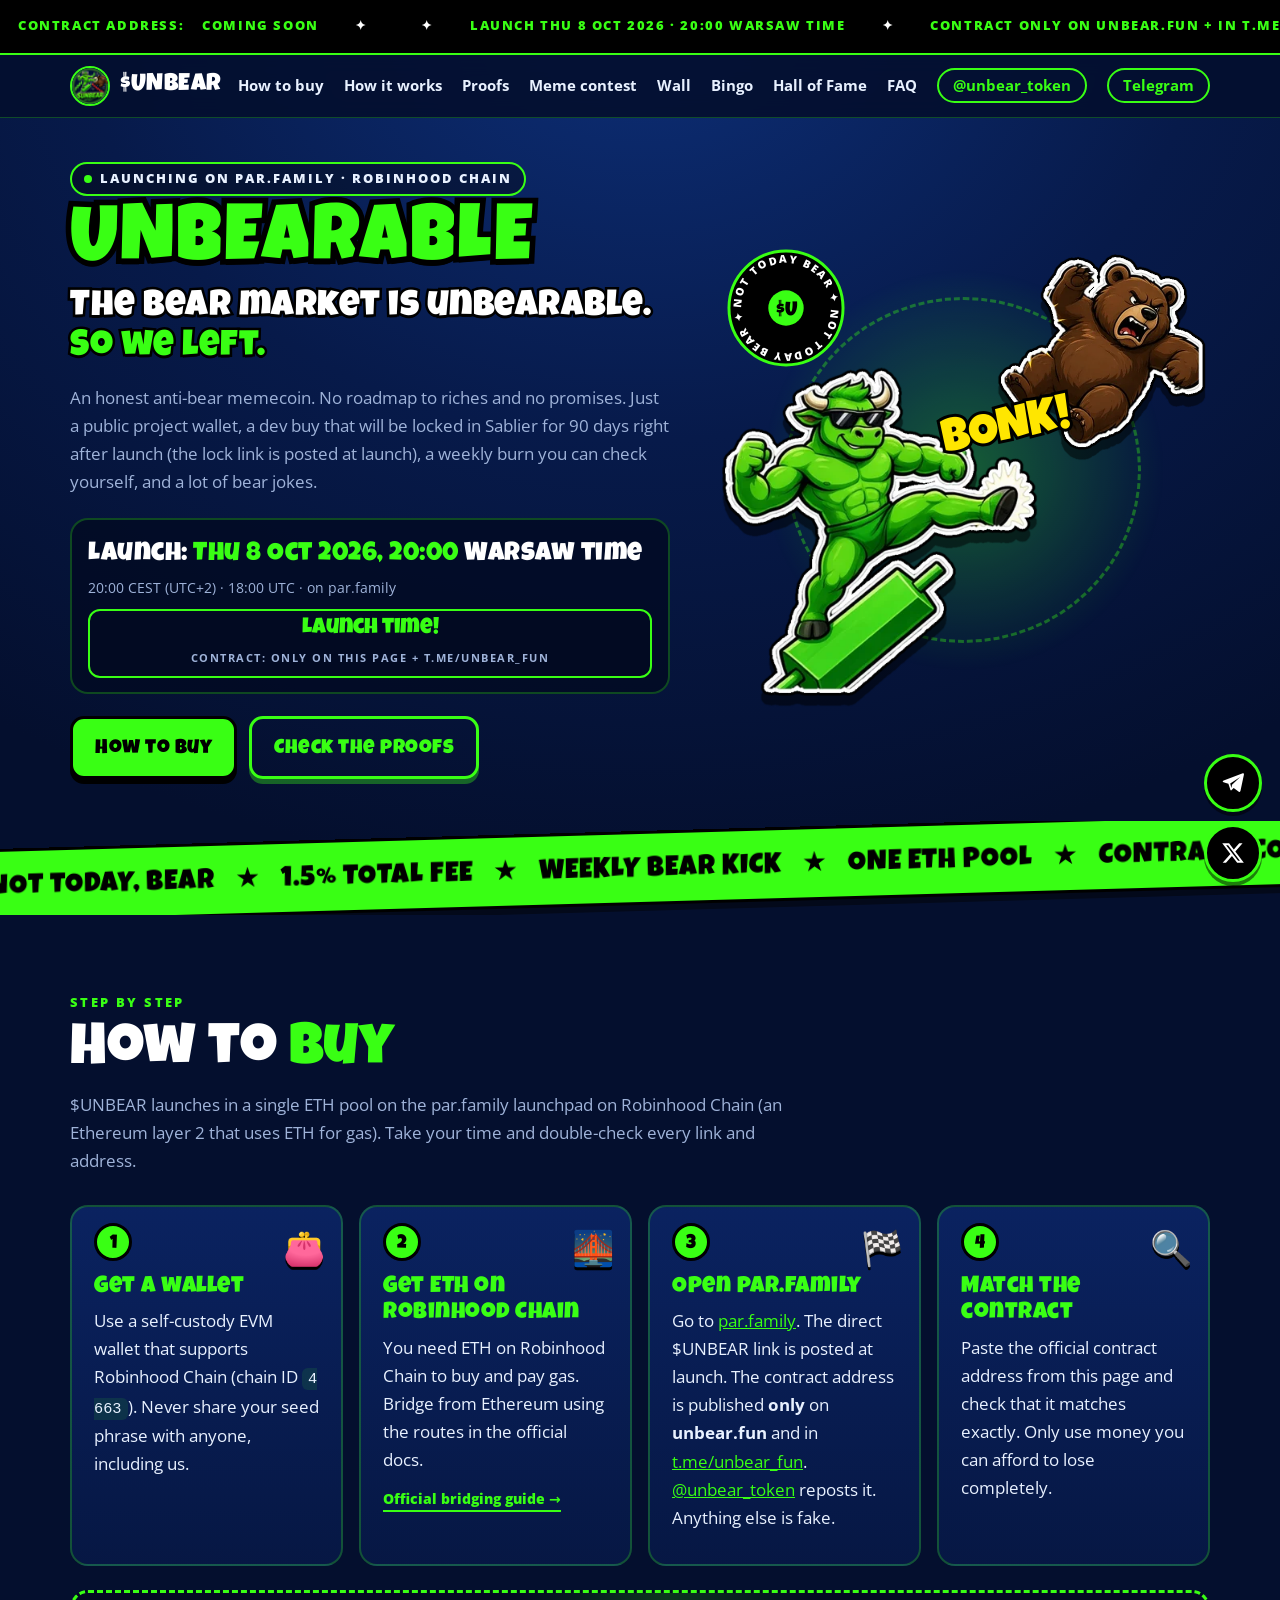
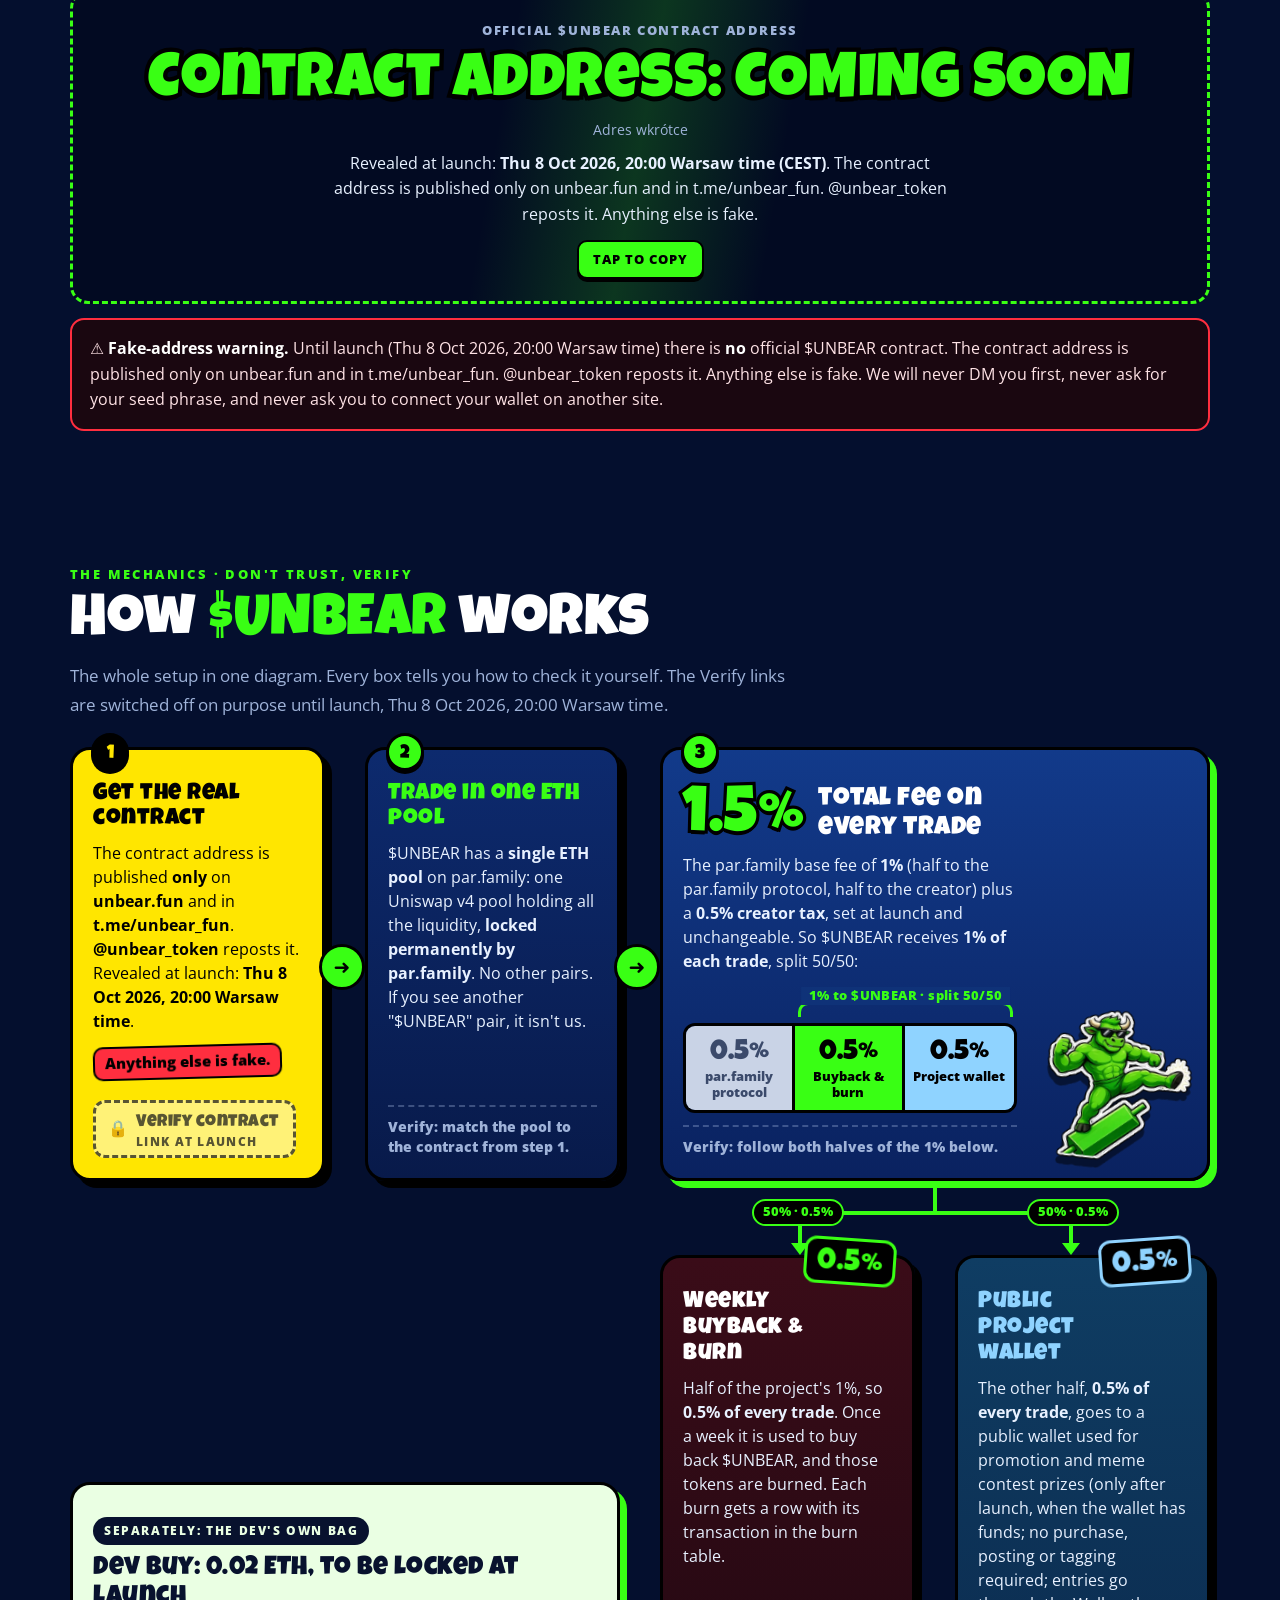
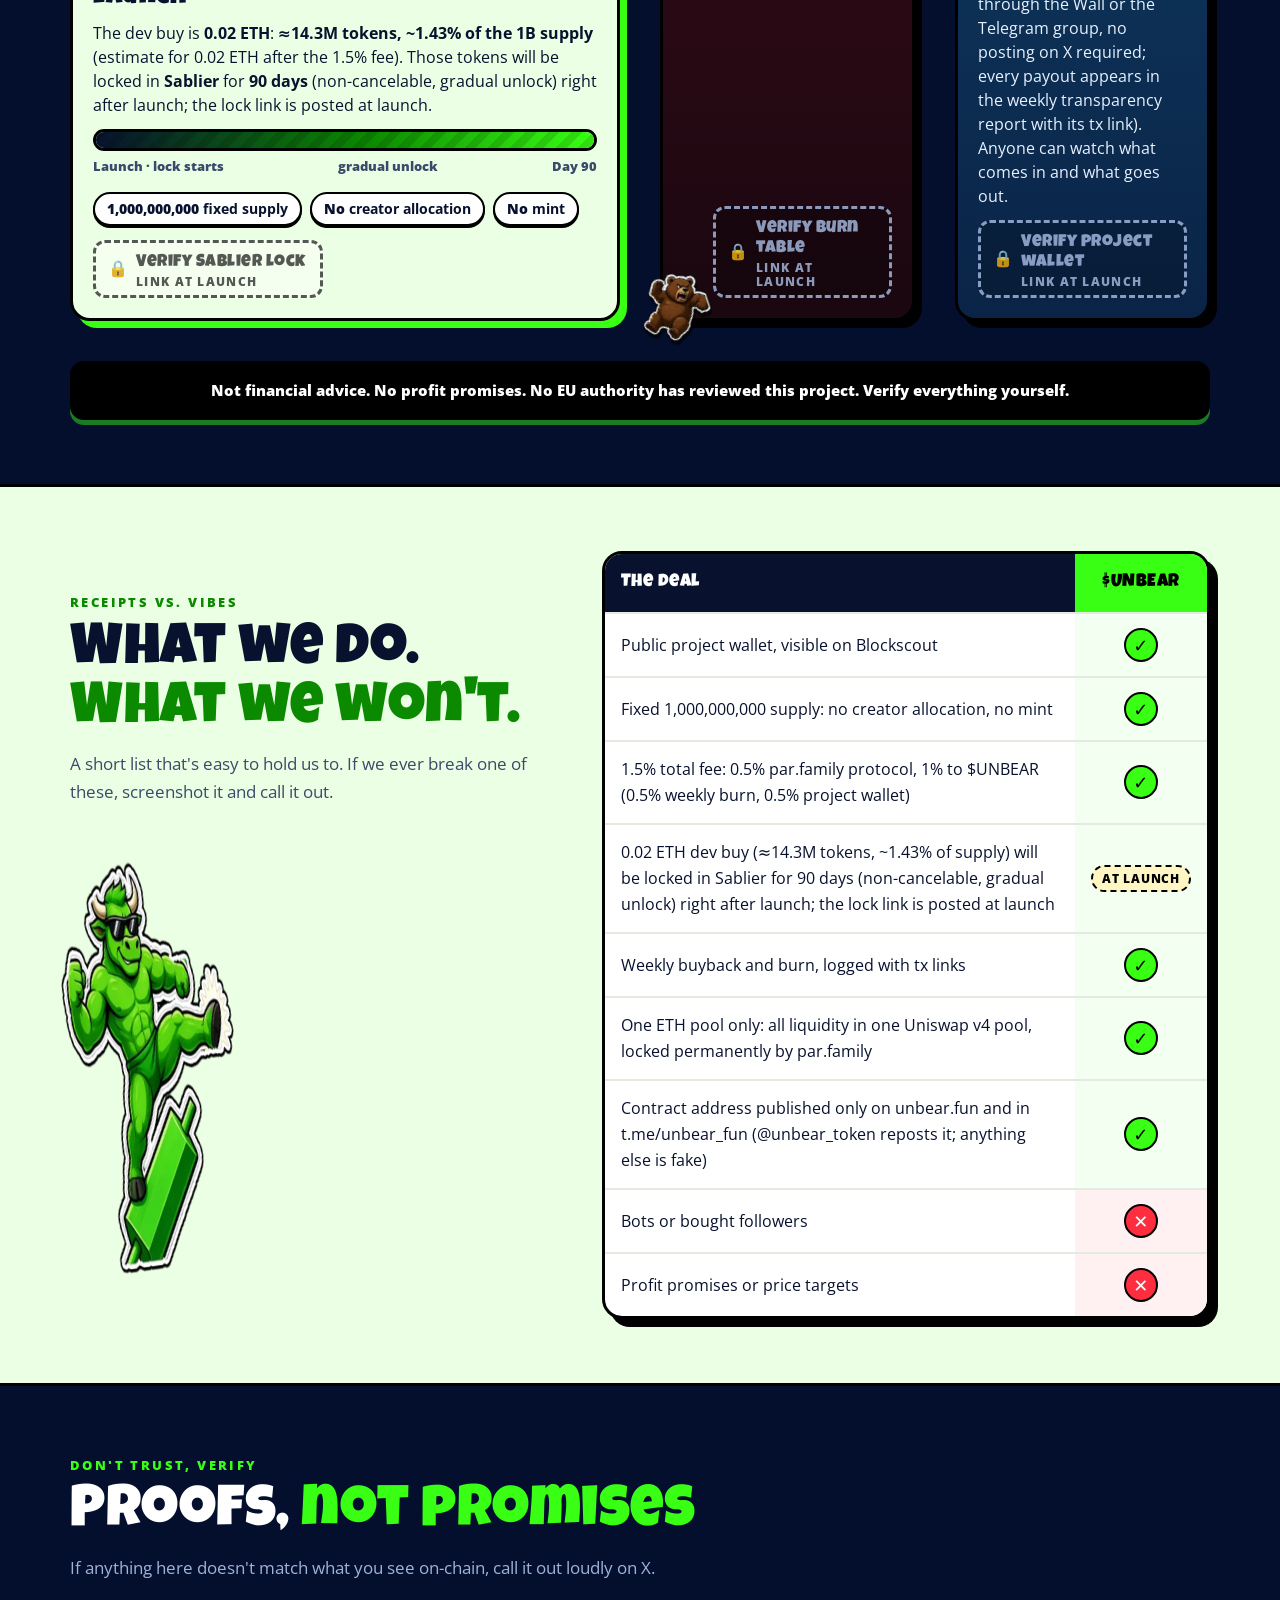
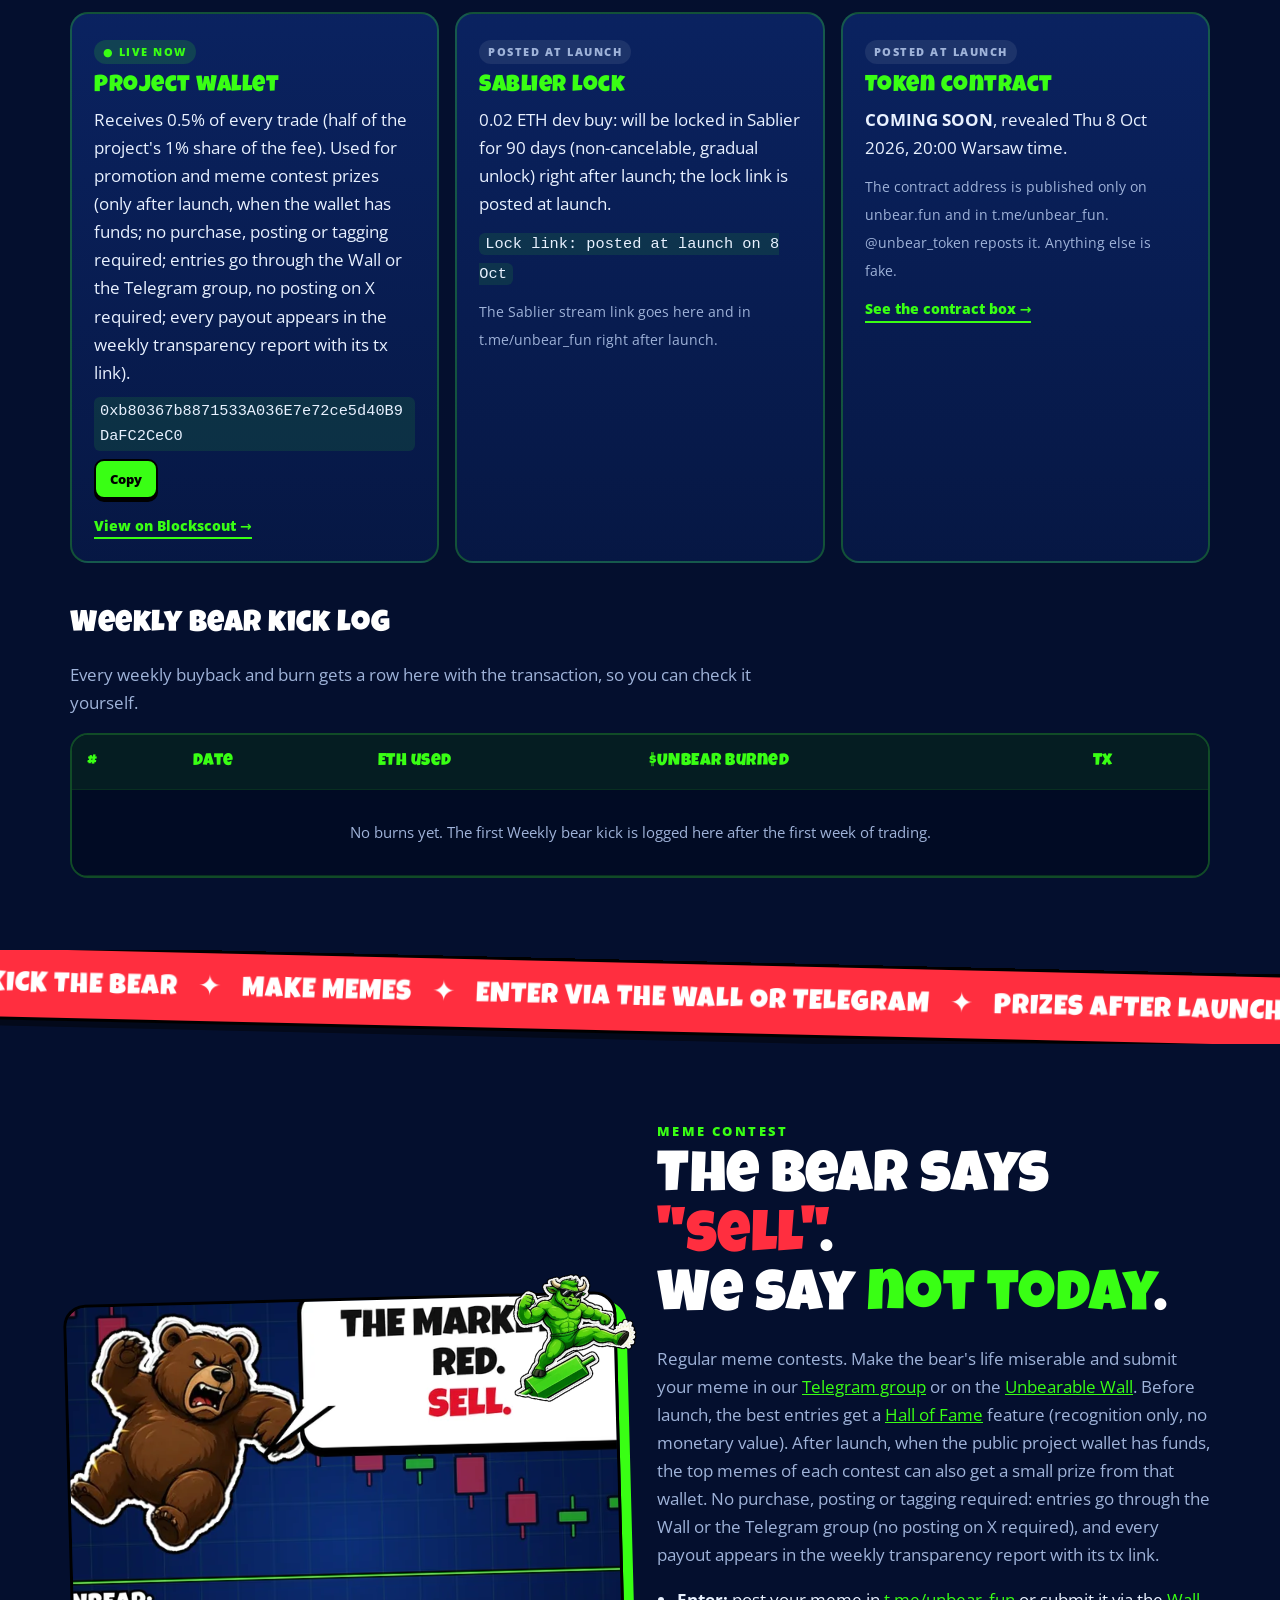
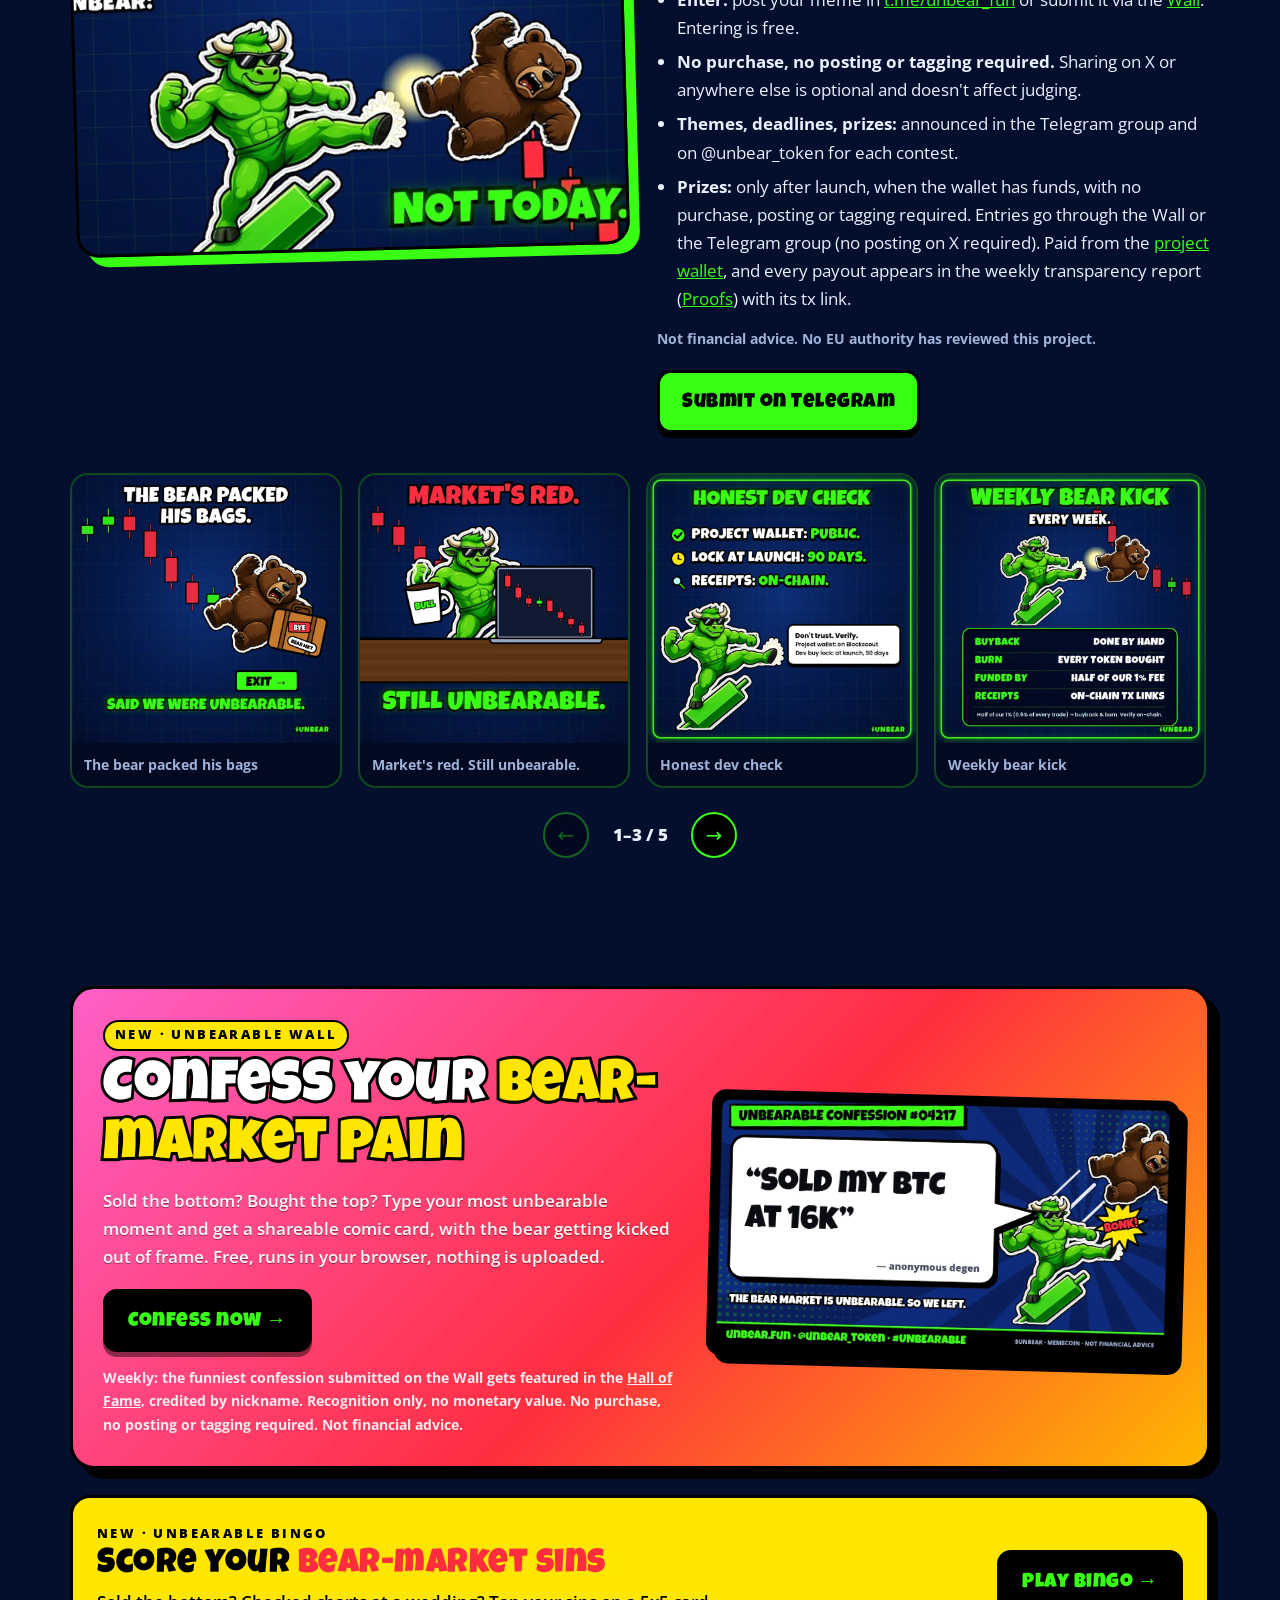
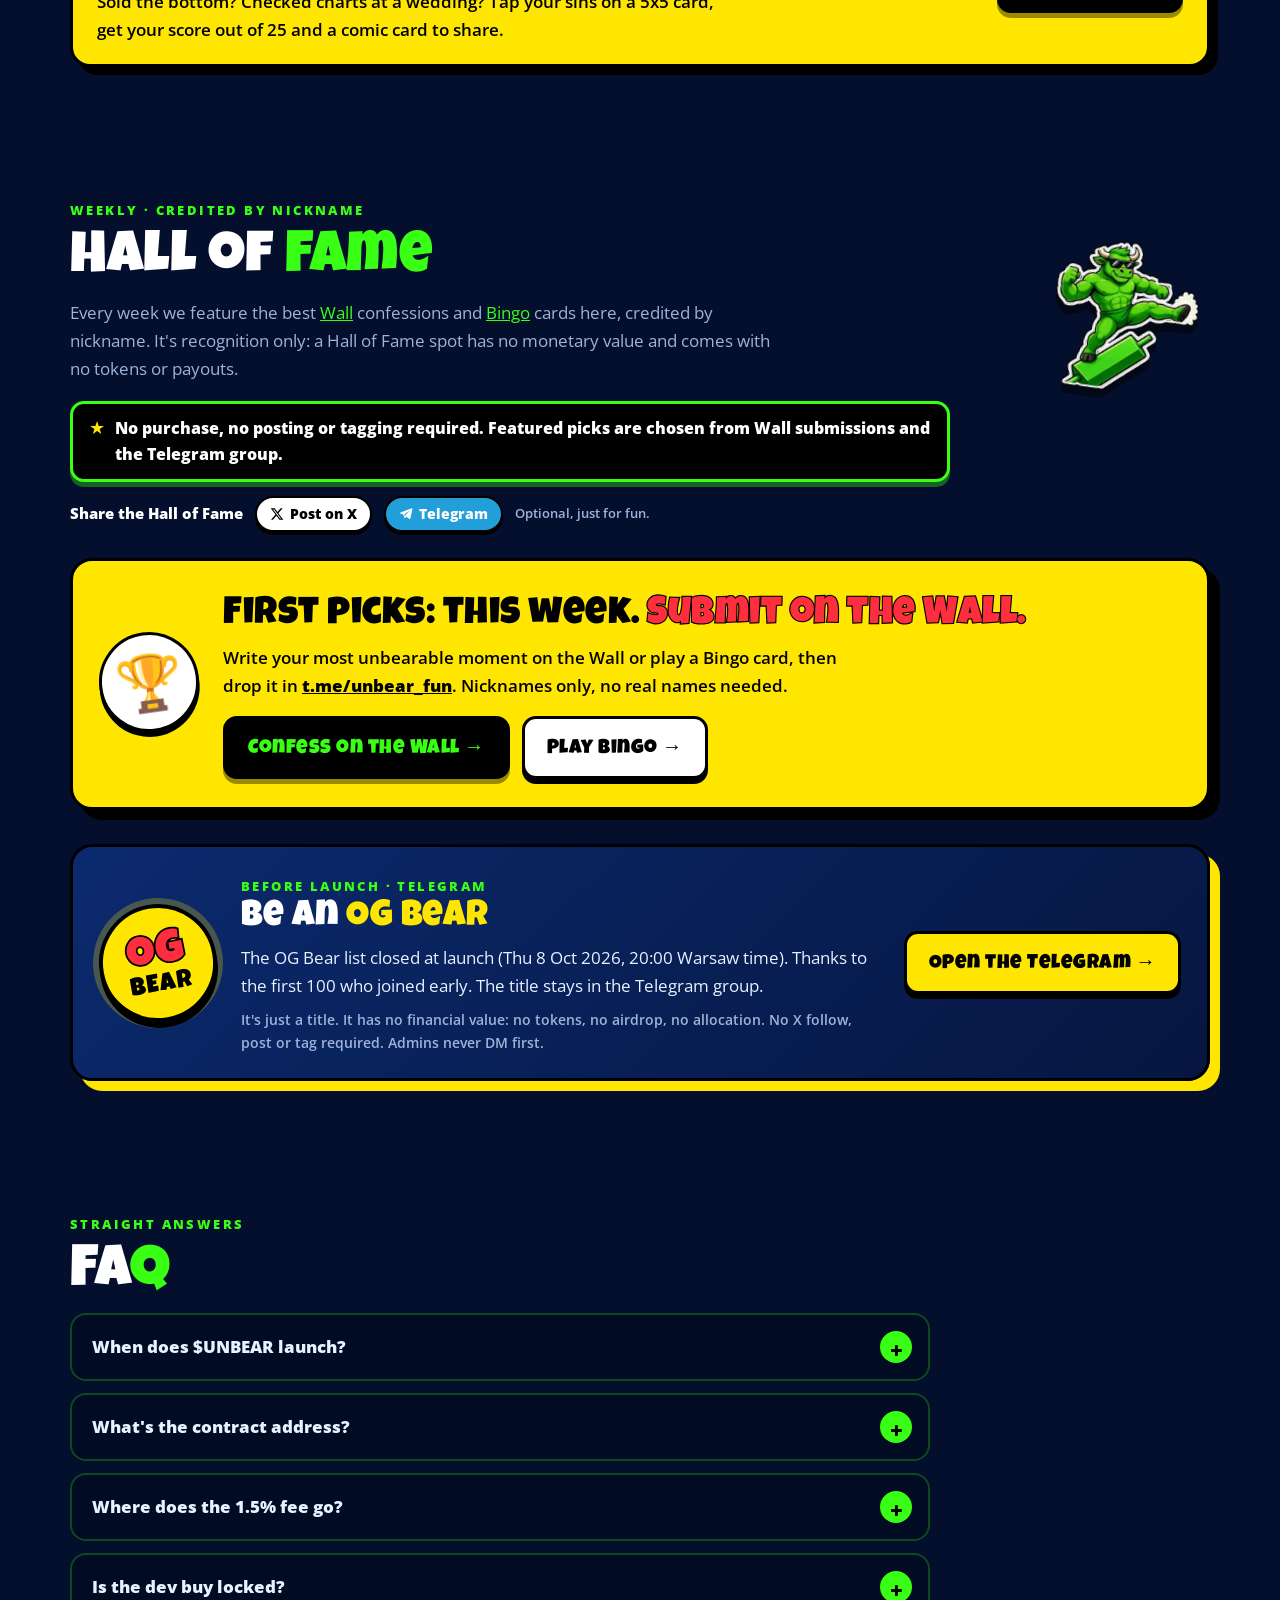
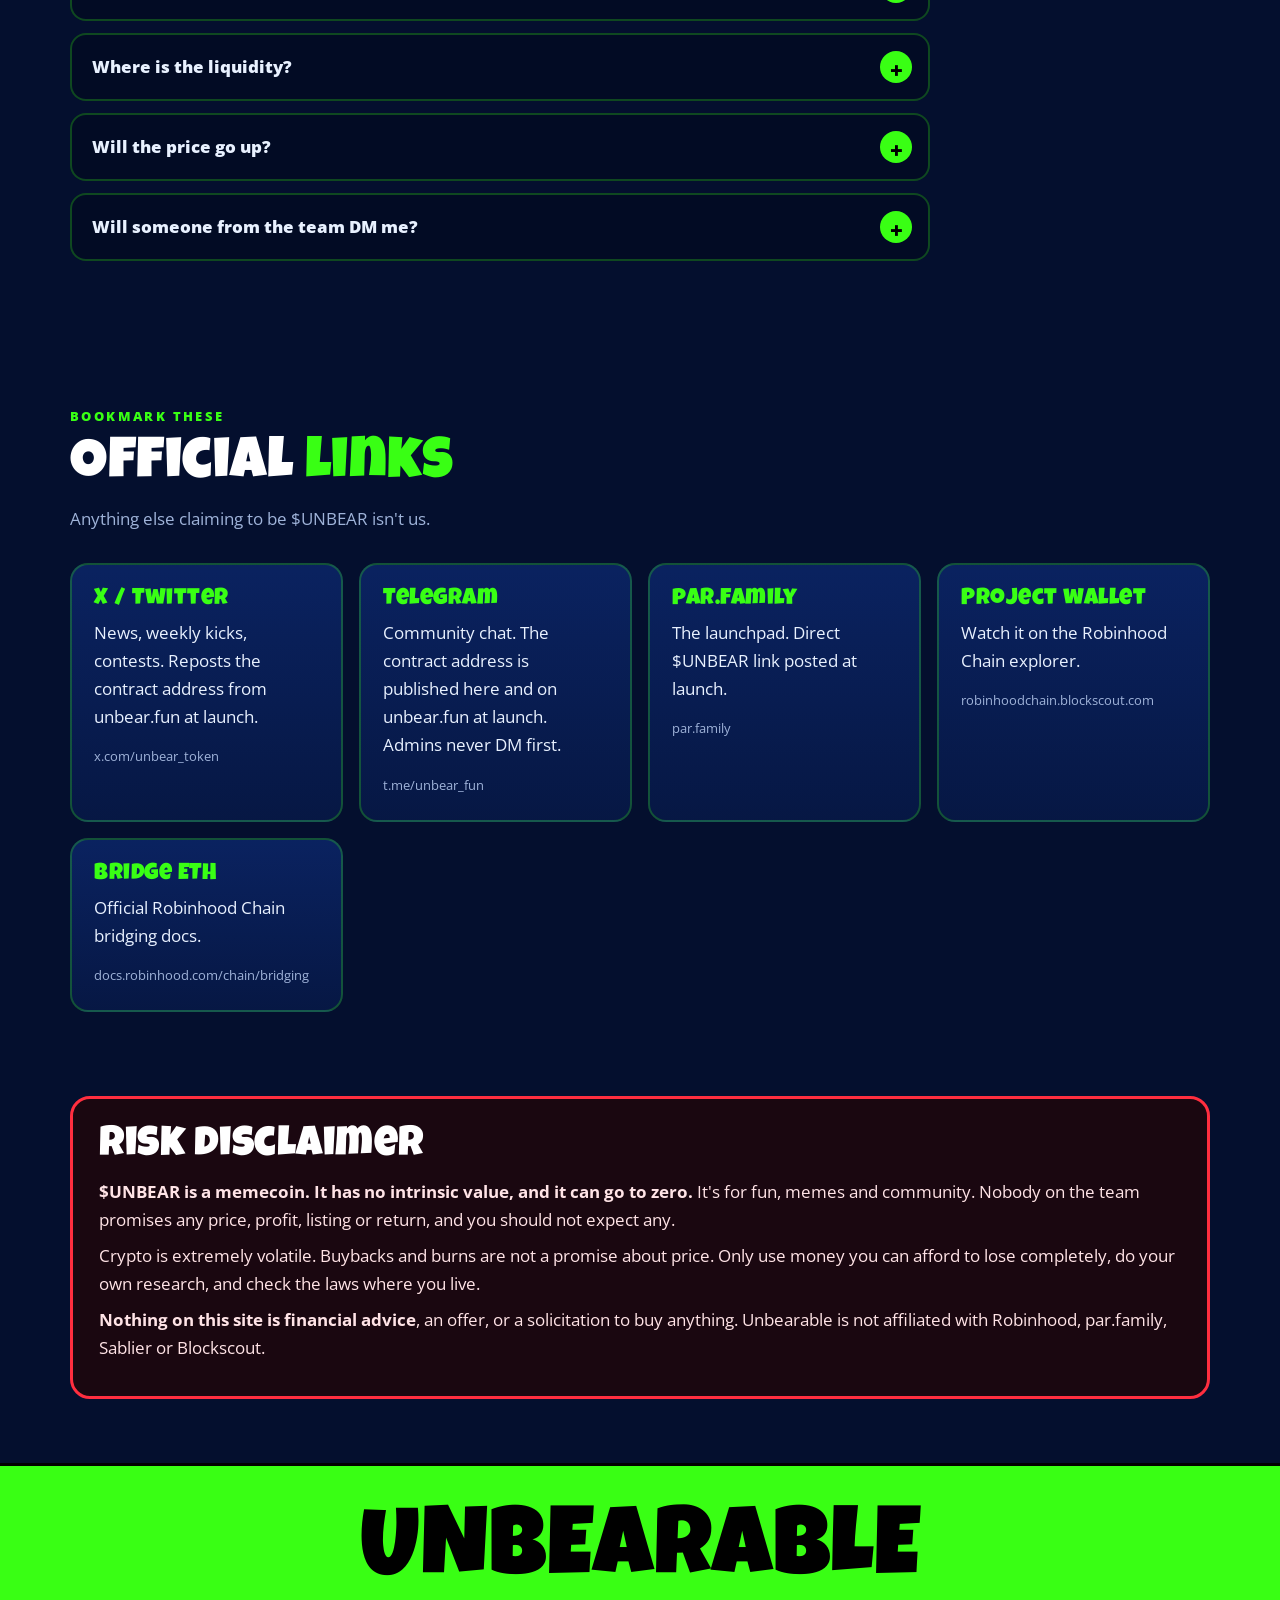
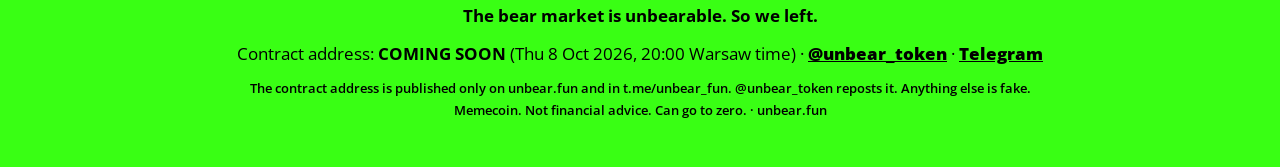
==== index.html @ 7c20726d "Sablier lock never reads as done: future-tense wording (will be locked in Sablier for 90 days, non-c" ====
<!doctype html>
<html lang="en">
<head>
<meta charset="utf-8">
<meta name="viewport" content="width=device-width, initial-scale=1, viewport-fit=cover">
<title>Unbearable ($UNBEAR) | Honest anti-bear memecoin</title>
<meta name="description" content="Unbearable ($UNBEAR) is an honest anti-bear memecoin launching 8 October 2026 on par.family on Robinhood Chain. Public wallet, a dev buy that will be locked in Sablier for 90 days right after launch (lock link posted at launch), weekly burn receipts. Not financial advice.">
<meta name="theme-color" content="#040f2e">
<meta name="robots" content="index, follow">
<link rel="canonical" href="https://unbear.fun/">
<meta property="og:type" content="website">
<meta property="og:site_name" content="Unbearable ($UNBEAR)">
<meta property="og:url" content="https://unbear.fun/">
<meta property="og:title" content="Unbearable ($UNBEAR)">
<meta property="og:description" content="The bear market is unbearable. So we left. Launching Thu 8 Oct 2026, 20:00 Warsaw time, on par.family (Robinhood Chain).">
<meta property="og:image" content="https://unbear.fun/og-image.jpg">
<meta property="og:image:width" content="1200">
<meta property="og:image:height" content="630">
<meta property="og:image:alt" content="Unbearable $UNBEAR logo: a green bull kicking a bear off a red chart">
<meta name="twitter:card" content="summary_large_image">
<meta name="twitter:site" content="@unbear_token">
<meta name="twitter:title" content="Unbearable ($UNBEAR)">
<meta name="twitter:description" content="The bear market is unbearable. So we left. Launching Thu 8 Oct 2026, 20:00 Warsaw time, on par.family.">
<meta name="twitter:image" content="https://unbear.fun/og-image.jpg">
<link rel="icon" href="favicon.ico" sizes="any">
<link rel="icon" type="image/png" sizes="32x32" href="favicon-32.png">
<link rel="apple-touch-icon" href="apple-touch-icon.png">
<link rel="manifest" href="site.webmanifest">
<link rel="preload" href="fonts/luckiest-guy.woff2" as="font" type="font/woff2" crossorigin>
<link rel="preload" href="fonts/opensans-latin.woff2" as="font" type="font/woff2" crossorigin>
<link rel="preload" href="assets/bull_sticker.webp" as="image">
<link rel="stylesheet" href="styles.css">
<script type="application/ld+json">
{
  "@context": "https://schema.org",
  "@graph": [
    {
      "@type": "WebSite",
      "@id": "https://unbear.fun/#website",
      "url": "https://unbear.fun/",
      "name": "Unbearable ($UNBEAR)",
      "description": "An honest anti-bear memecoin on Robinhood Chain.",
      "publisher": {"@id": "https://unbear.fun/#organization"}
    },
    {
      "@type": "Organization",
      "@id": "https://unbear.fun/#organization",
      "name": "Unbearable",
      "url": "https://unbear.fun/",
      "sameAs": [
        "https://x.com/unbear_token",
        "https://t.me/unbear_fun"
      ]
    }
  ]
}
</script>
</head>
<body>
<a class="skip" href="#main">Skip to content</a>

<div class="ticker" aria-label="Announcements">
  <div><span>Contract address: <span data-ca-slot="text">coming soon</span></span><span>Launch Thu 8 Oct 2026 · 20:00 Warsaw time</span><span>Contract only on unbear.fun + in t.me/unbear_fun · anything else is fake</span><span>1.5% total fee · 1% to $UNBEAR · 0.5% of every trade to the weekly burn</span><span>Not financial advice</span></div>
  <div aria-hidden="true"><span>Contract address: <span data-ca-slot="text">coming soon</span></span><span>Launch Thu 8 Oct 2026 · 20:00 Warsaw time</span><span>Contract only on unbear.fun + in t.me/unbear_fun · anything else is fake</span><span>1.5% total fee · 1% to $UNBEAR · 0.5% of every trade to the weekly burn</span><span>Not financial advice</span></div>
</div>

<header class="hdr"><div class="wrap">
  <a class="brand display" href="#top"><img src="favicon-32.png" srcset="icon-192.png 2x" alt="" width="40" height="40">$UNBEAR</a>
  <nav class="links" aria-label="Main"><a href="#buy">How to buy</a><a href="#how">How it works</a><a href="#proofs">Proofs</a><a href="#contest">Meme contest</a><a href="wall.html">Wall</a><a href="bingo.html">Bingo</a><a href="#halloffame">Hall of Fame</a><a href="#faq">FAQ</a><a class="xbtn" href="https://x.com/unbear_token" target="_blank" rel="noopener">@unbear_token</a><a class="xbtn" href="https://t.me/unbear_fun" target="_blank" rel="noopener">Telegram</a></nav>
  <button class="burger" type="button" aria-label="Open menu" aria-expanded="false" aria-controls="mmenu"><i></i></button>
</div></header>

<nav class="mmenu" id="mmenu" aria-label="Mobile menu">
  <a href="#buy"><span>01</span>How to buy</a>
  <a href="#how"><span>02</span>How it works</a>
  <a href="#proofs"><span>03</span>Proofs</a>
  <a href="#contest"><span>04</span>Meme contest</a>
  <a href="wall.html"><span>05</span>The Wall</a>
  <a href="bingo.html"><span>06</span>Bingo</a>
  <a href="#halloffame"><span>07</span>Hall of Fame</a>
  <a href="#faq"><span>08</span>FAQ</a>
  <a href="https://x.com/unbear_token" target="_blank" rel="noopener"><span>09</span>Follow on X</a>
  <a href="https://t.me/unbear_fun" target="_blank" rel="noopener"><span>10</span>Telegram</a>
  <img class="mbear" src="assets/bear_sticker.webp" alt="" width="420" height="399" loading="lazy">
  <div class="mfoot">Contract address: <strong style="color:var(--neon)" data-ca-slot="short">COMING SOON</strong> · Thu 8 Oct 2026, 20:00 Warsaw time</div>
</nav>

<div class="mcount" id="mcount" aria-hidden="true"><span class="lbl">🚀 Launch in</span><span class="t" id="mc-t">--d --:--:--</span><a href="#ca" tabindex="-1" data-ca-slot="mini">CA: soon</a></div>

<header class="hero" id="top"><div class="wrap hero-grid">
  <div class="copy-col">
    <span class="eyebrow"><b></b>Launching on par.family · Robinhood Chain</span>
    <h1 class="display stroke" aria-label="Unbearable"><span class="l" style="--i:0">U</span><span class="l" style="--i:1">N</span><span class="l" style="--i:2">B</span><span class="l" style="--i:3">E</span><span class="l" style="--i:4">A</span><span class="l" style="--i:5">R</span><span class="l" style="--i:6">A</span><span class="l" style="--i:7">B</span><span class="l" style="--i:8">L</span><span class="l" style="--i:9">E</span></h1>
    <p class="tagline display stroke">The bear market is unbearable. <span>So we left.</span></p>
    <p class="sub">An honest anti-bear memecoin. No roadmap to riches and no promises. Just a public project wallet, a dev buy that will be locked in Sablier for 90 days right after launch (the lock link is posted at launch), a weekly burn you can check yourself, and a lot of bear jokes.</p>
    <div class="launch">
      <div class="when display">Launch: <b>Thu 8 Oct 2026, 20:00</b> Warsaw time</div>
      <div class="tz">20:00 CEST (UTC+2) · 18:00 UTC · on par.family</div>
      <div class="hero-ca" data-ca-show hidden><span class="lbl">Official contract</span><strong data-ca-slot="full"></strong></div>
      <div class="count" id="count">
        <div><b id="cd-d">--</b><span>days</span></div><div><b id="cd-h">--</b><span>hours</span></div><div><b id="cd-m">--</b><span>min</span></div><div><b id="cd-s">--</b><span>sec</span></div>
      </div>
    </div>
    <div class="cta"><a class="btn btn-g" href="#buy">How to buy</a><a class="btn btn-o" href="#proofs">Check the proofs</a></div>
  </div>
  <div class="stage" aria-hidden="true">
    <div class="sun"></div><div class="ring"></div>
    <svg class="badge-spin" viewBox="0 0 120 120"><defs><path id="circ" d="M60,60 m-46,0 a46,46 0 1,1 92,0 a46,46 0 1,1 -92,0"/></defs><circle cx="60" cy="60" r="58" fill="#000" stroke="#39ff14" stroke-width="3"/><text><textPath href="#circ" textLength="284" lengthAdjust="spacing">not today bear ✦ not today bear ✦</textPath></text><circle class="dot" cx="60" cy="60" r="18"/><text x="60" y="67" text-anchor="middle" style="font:20px 'Luckiest Guy',Impact;fill:#000;letter-spacing:0">$U</text></svg>
    <img class="bear" src="assets/bear_sticker.webp" alt="" width="420" height="399">
    <img class="bull" id="bull" src="assets/bull_sticker.webp" alt="" width="404" height="420">
    <div class="pow">BONK!</div>
  </div>
</div></header>

<div class="bandwrap"><div class="band" aria-hidden="true"><div><span>NOT TODAY, BEAR<i>★</i>1.5% TOTAL FEE<i>★</i>WEEKLY BEAR KICK<i>★</i>ONE ETH POOL<i>★</i>CONTRACT: <span data-ca-slot="short">COMING SOON</span><i>★</i>NO BOTS<i>★</i>RECEIPTS &gt; VIBES<i>★</i></span></div><div><span>NOT TODAY, BEAR<i>★</i>1.5% TOTAL FEE<i>★</i>WEEKLY BEAR KICK<i>★</i>ONE ETH POOL<i>★</i>CONTRACT: <span data-ca-slot="short">COMING SOON</span><i>★</i>NO BOTS<i>★</i>RECEIPTS &gt; VIBES<i>★</i></span></div></div></div>
<main id="main">
<section id="buy"><div class="wrap">
  <span class="kicker scroll-trigger animate--fade-in">Step by step</span>
  <h2 class="display scroll-trigger animate--slide-in">How to <em>buy</em></h2>
  <p class="lead scroll-trigger animate--slide-in">$UNBEAR launches in a single ETH pool on the par.family launchpad on Robinhood Chain (an Ethereum layer 2 that uses ETH for gas). Take your time and double-check every link and address.</p>
  <div class="grid">
    <div class="card lift step scroll-trigger animate--slide-in" data-cascade><div class="n">1</div><span class="emo">👛</span><h3>Get a wallet</h3><p>Use a self-custody EVM wallet that supports Robinhood Chain (chain ID <span class="mono">4663</span>). Never share your seed phrase with anyone, including us.</p></div>
    <div class="card lift step scroll-trigger animate--slide-in" data-cascade><div class="n">2</div><span class="emo">🌉</span><h3>Get ETH on Robinhood Chain</h3><p>You need ETH on Robinhood Chain to buy and pay gas. Bridge from Ethereum using the routes in the official docs.</p><a class="verify" href="https://docs.robinhood.com/chain/bridging/" target="_blank" rel="noopener">Official bridging guide →</a></div>
    <div class="card lift step scroll-trigger animate--slide-in" data-cascade><div class="n">3</div><span class="emo">🏁</span><h3>Open par.family</h3><p>Go to <a href="https://par.family" target="_blank" rel="noopener">par.family</a>. The direct $UNBEAR link is posted at launch. The contract address is published <strong>only</strong> on <strong>unbear.fun</strong> and in <a href="https://t.me/unbear_fun" target="_blank" rel="noopener">t.me/unbear_fun</a>. <a href="https://x.com/unbear_token" target="_blank" rel="noopener">@unbear_token</a> reposts it. Anything else is fake.</p></div>
    <div class="card lift step scroll-trigger animate--slide-in" data-cascade><div class="n">4</div><span class="emo">🔍</span><h3>Match the contract</h3><p>Paste the official contract address from this page and check that it matches exactly. Only use money you can afford to lose completely.</p></div>
  </div>
  <button class="ca scroll-trigger animate--slide-in" id="ca" type="button" data-ca="" aria-describedby="ca-note">
    <span class="lbl">Official $UNBEAR contract address</span>
    <strong class="soon display stroke" id="ca-text">Contract address: COMING SOON</strong>
    <span class="pl" lang="pl" data-ca-hide>Adres wkrótce</span>
    <span class="note" id="ca-note"><span data-ca-hide>Revealed at launch: <strong>Thu 8 Oct 2026, 20:00 Warsaw time (CEST)</strong>. </span>The contract address is published only on unbear.fun and in t.me/unbear_fun. @unbear_token reposts it. Anything else is fake.</span>
    <span class="tap" id="ca-tap">Tap to copy</span>
  </button>
  <p class="ca-links" id="ca-links" hidden></p>
  <div class="warn scroll-trigger animate--slide-in">⚠️ <strong>Fake-address warning.</strong> Until launch (Thu 8 Oct 2026, 20:00 Warsaw time) there is <strong>no</strong> official $UNBEAR contract. The contract address is published only on unbear.fun and in t.me/unbear_fun. @unbear_token reposts it. Anything else is fake. We will never DM you first, never ask for your seed phrase, and never ask you to connect your wallet on another site.</div>
</div></section>

<section id="how" class="hw"><div class="wrap">
  <div class="hw-head">
    <div>
      <span class="kicker scroll-trigger animate--fade-in">The mechanics · don't trust, verify</span>
      <h2 class="display scroll-trigger animate--slide-in">How <em>$UNBEAR</em> works</h2>
      <p class="lead scroll-trigger animate--slide-in">The whole setup in one diagram. Every box tells you how to check it yourself. The Verify links are switched off on purpose until launch, Thu 8 Oct 2026, 20:00 Warsaw time.</p>
    </div>
  </div>

  <!-- AT LAUNCH: "Verify contract" is switched on automatically by ca.js from /ca.json. For the other .vbtn links add href="..." (plus target="_blank" rel="noopener" for external links), remove aria-disabled, and change the "Link at launch" text to "Open". -->
  <div class="hflow">
    <article class="hnode hn-ca scroll-trigger animate--slide-in" data-cascade>
      <span class="hn-no">1</span>
      <h3>Get the real contract</h3>
      <p>The contract address is published <strong>only</strong> on <strong>unbear.fun</strong> and in <strong>t.me/unbear_fun</strong>. <strong>@unbear_token</strong> reposts it.<span data-ca-hide> Revealed at launch: <strong>Thu 8 Oct 2026, 20:00 Warsaw time</strong>.</span></p>
      <p class="hn-caline" data-ca-show hidden><strong data-ca-slot="full"></strong></p>
      <p class="hn-alert">Anything else is fake.</p>
      <a class="vbtn" role="link" aria-disabled="true" data-verify="contract"><span class="vk">Verify contract</span><span class="vs">Link at launch</span></a>
    </article>

    <article class="hnode hn-pool scroll-trigger animate--slide-in" data-cascade>
      <span class="hn-no">2</span>
      <h3>Trade in one ETH pool</h3>
      <p>$UNBEAR has a <strong>single ETH pool</strong> on par.family: one Uniswap v4 pool holding all the liquidity, <strong>locked permanently by par.family</strong>. No other pairs. If you see another "$UNBEAR" pair, it isn't us.</p>
      <p class="hn-check">Verify: match the pool to the contract from step 1.</p>
    </article>

    <article class="hnode hn-fee scroll-trigger animate--slide-in" data-cascade>
      <span class="hn-no">3</span>
      <img class="hw-bull sticker" src="assets/bull_sticker.webp" alt="" width="404" height="420" loading="lazy">
      <div class="hn-feetop"><b class="display">1.5%</b><h3>total fee on every trade</h3></div>
      <p>The par.family base fee of <strong>1%</strong> (half to the par.family protocol, half to the creator) plus a <strong>0.5% creator tax</strong>, set at launch and unchangeable. So $UNBEAR receives <strong>1% of each trade</strong>, split 50/50:</p>
      <div class="hfee" role="img" aria-label="1.5% total fee: 0.5% to the par.family protocol, 1% to $UNBEAR, split into 0.5% weekly buyback and burn and 0.5% public project wallet">
        <div class="hf-brace"><span>1% to $UNBEAR · split 50/50</span></div>
        <div class="hsplit"><span class="hs-par"><b>0.5%</b>par.family protocol</span><span><b>0.5%</b>Buyback &amp; burn</span><span><b>0.5%</b>Project wallet</span></div>
      </div>
      <p class="hn-check">Verify: follow both halves of the 1% below.</p>
    </article>

    <div class="hfork" aria-hidden="true"><i></i><span class="hf-l">50% · 0.5%</span><span class="hf-r">50% · 0.5%</span><em>1% splits 50 / 50</em></div>

    <article class="hnode hn-burn scroll-trigger animate--slide-in" data-cascade>
      <img class="hn-bear sticker" src="assets/bear_sticker.webp" alt="" width="420" height="399" loading="lazy">
      <span class="hn-pct display">0.5%</span>
      <h3>Weekly buyback &amp; burn</h3>
      <p>Half of the project's 1%, so <strong>0.5% of every trade</strong>. Once a week it is used to buy back $UNBEAR, and those tokens are burned. Each burn gets a row with its transaction in the burn table.</p>
      <a class="vbtn" role="link" aria-disabled="true" data-verify="burn-table"><span class="vk">Verify burn table</span><span class="vs">Link at launch</span></a>
    </article>

    <article class="hnode hn-wallet scroll-trigger animate--slide-in" data-cascade>
      <span class="hn-pct display">0.5%</span>
      <h3>Public project wallet</h3>
      <p>The other half, <strong>0.5% of every trade</strong>, goes to a public wallet used for promotion and meme contest prizes (only after launch, when the wallet has funds; no purchase, posting or tagging required; entries go through the Wall or the Telegram group, no posting on X required; every payout appears in the weekly transparency report with its tx link). Anyone can watch what comes in and what goes out.</p>
      <a class="vbtn" role="link" aria-disabled="true" data-verify="project-wallet"><span class="vk">Verify project wallet</span><span class="vs">Link at launch</span></a>
    </article>

    <article class="hnode hn-dev scroll-trigger animate--slide-in" data-cascade>
      <span class="hn-side">Separately: the dev's own bag</span>
      <h3>Dev buy: 0.02 ETH, <span data-sab-hide>to be locked at launch</span><span data-sab-show hidden>locked in Sablier</span></h3>
      <p>The dev buy is <strong>0.02 ETH</strong>: <strong>≈14.3M tokens, ~1.43% of the 1B supply</strong> (estimate for 0.02 ETH after the 1.5% fee). <span data-sab-hide>Those tokens will be locked in <strong>Sablier</strong> for <strong>90 days</strong> (non-cancelable, gradual unlock) right after launch; the lock link is posted at launch.</span><span data-sab-show hidden>Those tokens are locked in <strong>Sablier</strong> for <strong>90 days</strong> (non-cancelable, gradual unlock). <a class="sab-link" data-sab-link target="_blank" rel="noopener">View the Sablier lock ↗</a></span></p>
      <div class="hlock" aria-hidden="true"><div class="hl-bar"><i></i></div><div class="hl-lbl"><span>Launch · lock starts</span><span>gradual unlock</span><span>Day 90</span></div></div>
      <ul class="hfacts"><li><b>1,000,000,000</b> fixed supply</li><li><b>No</b> creator allocation</li><li><b>No</b> mint</li></ul>
      <a class="vbtn" role="link" aria-disabled="true" data-verify="sablier-lock"><span class="vk">Verify Sablier lock</span><span class="vs">Link at launch</span></a>
    </article>
  </div>

  <p class="hw-foot scroll-trigger animate--slide-in">Not financial advice. No profit promises. No EU authority has reviewed this project. Verify everything yourself.</p>
</div></section>

<section class="light" id="receipts"><div class="wrap compare">
  <div>
    <span class="kicker scroll-trigger animate--fade-in">Receipts vs. vibes</span>
    <h2 class="display scroll-trigger animate--slide-in">What we do. <em>What we won't.</em></h2>
    <p class="lead scroll-trigger animate--slide-in">A short list that's easy to hold us to. If we ever break one of these, screenshot it and call it out.</p>
    <img class="stick sticker scroll-trigger animate--fade-in" src="assets/bull_sticker.webp" alt="" width="404" height="420" loading="lazy">
  </div>
  <table class="ctable scroll-trigger animate--slide-in">
    <caption class="sr">$UNBEAR commitments</caption>
    <thead><tr><th scope="col">The deal</th><th scope="col" class="us">$UNBEAR</th></tr></thead>
    <tbody>
      <tr><td>Public project wallet, visible on Blockscout</td><td class="v"><span class="ck" role="img" aria-label="Yes">✓</span></td></tr>
      <tr><td>Fixed 1,000,000,000 supply: no creator allocation, no mint</td><td class="v"><span class="ck" role="img" aria-label="Yes">✓</span></td></tr>
      <tr><td>1.5% total fee: 0.5% par.family protocol, 1% to $UNBEAR (0.5% weekly burn, 0.5% project wallet)</td><td class="v"><span class="ck" role="img" aria-label="Yes">✓</span></td></tr>
      <tr id="sab-row"><td>0.02 ETH dev buy (≈14.3M tokens, ~1.43% of supply) <span data-sab-hide>will be locked in Sablier for 90 days (non-cancelable, gradual unlock) right after launch; the lock link is posted at launch</span><span data-sab-show hidden>locked in Sablier for 90 days (non-cancelable, gradual unlock) · <a class="sab-link" data-sab-link target="_blank" rel="noopener">View the lock ↗</a></span></td><td class="v"><span class="atl" data-sab-hide>at launch</span><span class="ck" data-sab-show hidden role="img" aria-label="Done: lock is live">✓</span></td></tr>
      <tr><td>Weekly buyback and burn, logged with tx links</td><td class="v"><span class="ck" role="img" aria-label="Yes">✓</span></td></tr>
      <tr><td>One ETH pool only: all liquidity in one Uniswap v4 pool, locked permanently by par.family</td><td class="v"><span class="ck" role="img" aria-label="Yes">✓</span></td></tr>
      <tr><td>Contract address published only on unbear.fun and in t.me/unbear_fun (@unbear_token reposts it; anything else is fake)</td><td class="v"><span class="ck" role="img" aria-label="Yes">✓</span></td></tr>
      <tr><td>Bots or bought followers</td><td class="v no"><span class="xx" role="img" aria-label="Never">✕</span></td></tr>
      <tr><td>Profit promises or price targets</td><td class="v no"><span class="xx" role="img" aria-label="Never">✕</span></td></tr>
    </tbody>
  </table>
</div></section>
<section id="proofs"><div class="wrap">
  <span class="kicker scroll-trigger animate--fade-in">Don't trust, verify</span>
  <h2 class="display scroll-trigger animate--slide-in">Proofs, <em>not promises</em></h2>
  <p class="lead scroll-trigger animate--slide-in">If anything here doesn't match what you see on-chain, call it out loudly on X.</p>
  <div class="grid">
    <div class="card lift scroll-trigger animate--slide-in" data-cascade>
      <span class="tag live">Live now</span>
      <h3>Project wallet</h3>
      <p>Receives 0.5% of every trade (half of the project's 1% share of the fee). Used for promotion and meme contest prizes (only after launch, when the wallet has funds; no purchase, posting or tagging required; entries go through the Wall or the Telegram group, no posting on X required; every payout appears in the weekly transparency report with its tx link).</p>
      <div class="wallet"><span class="mono" id="wallet">0xb80367b8871533A036E7e72ce5d40B9DaFC2CeC0</span><button class="copy" type="button" data-copy="wallet" aria-label="Copy project wallet address">Copy</button></div>
      <a class="verify" href="https://robinhoodchain.blockscout.com/address/0xb80367b8871533A036E7e72ce5d40B9DaFC2CeC0" target="_blank" rel="noopener">View on Blockscout →</a>
    </div>
    <div class="card lift scroll-trigger animate--slide-in" data-cascade>
      <span class="tag" data-sab-hide>Posted at launch</span><span class="tag live" data-sab-show hidden>Live now</span>
      <h3>Sablier lock</h3>
      <p data-sab-hide>0.02 ETH dev buy: will be locked in Sablier for 90 days (non-cancelable, gradual unlock) right after launch; the lock link is posted at launch.</p>
      <p data-sab-show hidden>0.02 ETH dev buy, locked in Sablier for 90 days (non-cancelable, gradual unlock).</p>
      <p><span class="mono nb" data-sab-hide>Lock link: posted at launch on 8 Oct</span><span data-sab-show hidden><a class="sab-link" data-sab-link target="_blank" rel="noopener">View the Sablier lock ↗</a></span></p>
      <small data-sab-hide>The Sablier stream link goes here and in t.me/unbear_fun right after launch.</small>
    </div>
    <div class="card lift scroll-trigger animate--slide-in" data-cascade>
      <span class="tag" data-ca-hide>Posted at launch</span><span class="tag live" data-ca-show hidden>Live now</span>
      <h3>Token contract</h3>
      <p data-ca-hide><strong>COMING SOON</strong>, revealed Thu 8 Oct 2026, 20:00 Warsaw time.</p>
      <p data-ca-show hidden><strong data-ca-slot="full"></strong></p>
      <p><small>The contract address is published only on unbear.fun and in t.me/unbear_fun. @unbear_token reposts it. Anything else is fake.</small></p>
      <a class="verify" href="#ca">See the contract box →</a>
    </div>
  </div>
  <h3 class="display scroll-trigger animate--slide-in" style="font-size:30px;margin:38px 0 10px;color:#fff;font-weight:400">Weekly bear kick log</h3>
  <p class="lead scroll-trigger animate--slide-in" style="margin-bottom:16px">Every weekly buyback and burn gets a row here with the transaction, so you can check it yourself.</p>
  <div class="tablewrap scroll-trigger animate--slide-in"><table class="burn">
    <caption class="sr">Weekly buyback and burn log</caption>
    <thead><tr><th scope="col">#</th><th scope="col">Date</th><th scope="col">ETH used</th><th scope="col">$UNBEAR burned</th><th scope="col">Tx</th></tr></thead>
    <tbody>
      <!-- Add one row per Weekly bear kick (newest on top) and delete the "No burns yet" row after the first one:
      <tr><td>1</td><td>DD Mon 2026</td><td>0.000 ETH</td><td>0 $UNBEAR</td><td><a href="https://robinhoodchain.blockscout.com/tx/0x..." target="_blank" rel="noopener">View tx</a></td></tr>
      -->
      <tr><td class="empty" colspan="5">No burns yet. The first Weekly bear kick is logged here after the first week of trading.</td></tr>
    </tbody>
  </table></div>
</div></section>

<div class="bandwrap"><div class="band alt" aria-hidden="true"><div><span>KICK THE BEAR<i>✦</i>MAKE MEMES<i>✦</i>ENTER VIA THE WALL OR TELEGRAM<i>✦</i>PRIZES AFTER LAUNCH, WHEN THE WALLET HAS FUNDS<i>✦</i>NO PURCHASE, POSTING OR TAGGING REQUIRED<i>✦</i>NOT FINANCIAL ADVICE<i>✦</i></span></div><div><span>KICK THE BEAR<i>✦</i>MAKE MEMES<i>✦</i>ENTER VIA THE WALL OR TELEGRAM<i>✦</i>PRIZES AFTER LAUNCH, WHEN THE WALLET HAS FUNDS<i>✦</i>NO PURCHASE, POSTING OR TAGGING REQUIRED<i>✦</i>NOT FINANCIAL ADVICE<i>✦</i></span></div></div></div>

<section id="contest"><div class="wrap">
  <div class="feature">
    <div class="fimg scroll-trigger animate--fade-in"><div class="zoom" id="zoom"><img src="assets/memes/meme_01_not_today_bear.webp" alt="Meme: the bear says sell, $UNBEAR says not today" width="800" height="800" loading="lazy"></div><img class="badge sticker" src="assets/bull_sticker.webp" alt="" width="404" height="420" loading="lazy"></div>
    <div>
      <span class="kicker scroll-trigger animate--fade-in">Meme contest</span>
      <h2 class="display scroll-trigger animate--slide-in">The bear says <em style="color:var(--red)">"sell"</em>.<br>We say <em>not today</em>.</h2>
      <p class="scroll-trigger animate--slide-in" style="color:var(--muted)">Regular meme contests. Make the bear's life miserable and submit your meme in our <a href="https://t.me/unbear_fun" target="_blank" rel="noopener">Telegram group</a> or on the <a href="wall.html">Unbearable Wall</a>. Before launch, the best entries get a <a href="#halloffame">Hall of Fame</a> feature (recognition only, no monetary value). After launch, when the public project wallet has funds, the top memes of each contest can also get a small prize from that wallet. No purchase, posting or tagging required: entries go through the Wall or the Telegram group (no posting on X required), and every payout appears in the weekly transparency report with its tx link.</p>
      <ul class="clean scroll-trigger animate--slide-in" style="margin-bottom:14px">
        <li><strong>Enter:</strong> post your meme in <a href="https://t.me/unbear_fun" target="_blank" rel="noopener">t.me/unbear_fun</a> or submit it via the <a href="wall.html">Wall</a>. Entering is free.</li>
        <li><strong>No purchase, no posting or tagging required.</strong> Sharing on X or anywhere else is optional and doesn't affect judging.</li>
        <li><strong>Themes, deadlines, prizes:</strong> announced in the Telegram group and on @unbear_token for each contest.</li>
        <li><strong>Prizes:</strong> only after launch, when the wallet has funds, with no purchase, posting or tagging required. Entries go through the Wall or the Telegram group (no posting on X required). Paid from the <a href="https://robinhoodchain.blockscout.com/address/0xb80367b8871533A036E7e72ce5d40B9DaFC2CeC0" target="_blank" rel="noopener">project wallet</a>, and every payout appears in the weekly transparency report (<a href="#proofs">Proofs</a>) with its tx link.</li>
      </ul>
      <p class="scroll-trigger animate--slide-in" style="color:var(--muted);font-size:14px;margin:0 0 20px"><strong>Not financial advice. No EU authority has reviewed this project.</strong></p>
      <a class="btn btn-g scroll-trigger animate--slide-in" href="https://t.me/unbear_fun" target="_blank" rel="noopener">Submit on Telegram</a>
    </div>
  </div>
  <div class="slider-wrap scroll-trigger animate--slide-in">
    <div class="slider" id="slider" tabindex="0" role="region" aria-label="Meme gallery (swipe or scroll)">
      <figure class="slide"><img src="assets/memes/meme_05_bear_packed_his_bags.webp" alt="Meme: the bear packed his bags" width="800" height="800" loading="lazy"><figcaption>The bear packed his bags</figcaption></figure>
      <figure class="slide"><img src="assets/memes/meme_03_still_unbearable_coffee.webp" alt="Meme: market's red, still unbearable, coffee" width="800" height="800" loading="lazy"><figcaption>Market's red. Still unbearable.</figcaption></figure>
      <figure class="slide"><img src="assets/memes/meme_04_honest_check.webp" alt="Meme: honest dev check. Project wallet public, dev buy lock at launch: 90 days in Sablier, receipts on-chain" width="800" height="800" loading="lazy"><figcaption>Honest dev check</figcaption></figure>
      <figure class="slide"><img src="assets/memes/meme_02_weekly_bear_kick.webp" alt="Meme: weekly bear kick. Manual buyback and burn every week, funded by half of our 1% fee share (0.5% of every trade), receipts on-chain" width="800" height="800" loading="lazy"><figcaption>Weekly bear kick</figcaption></figure>
      <figure class="slide"><img src="assets/memes/meme_01_not_today_bear.webp" alt="Meme: not today, bear" width="800" height="800" loading="lazy"><figcaption>Not today, bear</figcaption></figure>
    </div>
    <div class="slider-ctl"><button type="button" id="prev" aria-label="Previous memes">←</button><span class="counter" id="counter">1 / 5</span><button type="button" id="next" aria-label="Next memes">→</button></div>
    <div class="dots" id="dots" aria-hidden="true"></div>
  </div>
</div></section>
<section id="wall"><div class="wrap">
  <div class="wallcta scroll-trigger animate--slide-in">
    <div>
      <span class="kicker">New · Unbearable Wall</span>
      <h2 class="display">Confess your <em>bear-market pain</em></h2>
      <p>Sold the bottom? Bought the top? Type your most unbearable moment and get a shareable comic card, with the bear getting kicked out of frame. Free, runs in your browser, nothing is uploaded.</p>
      <a class="btn" href="wall.html">Confess now →</a>
      <small>Weekly: the funniest confession submitted on the Wall gets featured in the <a href="#halloffame" style="color:#fff">Hall of Fame</a>, credited by nickname. Recognition only, no monetary value. No purchase, no posting or tagging required. Not financial advice.</small>
    </div>
    <a class="wimg" href="wall.html" tabindex="-1"><img src="assets/wall_card_example.webp" alt="Example confession card: “Sold my BTC at 16k” in a speech bubble while the bull kicks the bear out" width="1200" height="675" loading="lazy"></a>
  </div>
  <div class="wallmini bingomini scroll-trigger animate--slide-in">
    <div><span class="kicker">New · Unbearable Bingo</span><h3 class="display">Score your <em>bear-market sins</em></h3><p>Sold the bottom? Checked charts at a wedding? Tap your sins on a 5x5 card, get your score out of 25 and a comic card to share.</p></div>
    <a class="btn btn-g" href="bingo.html">Play Bingo →</a>
  </div>
</div></section>
<section id="halloffame" class="hof"><div class="wrap">
  <div class="hof-head">
    <div>
      <span class="kicker scroll-trigger animate--fade-in">Weekly · credited by nickname</span>
      <h2 class="display scroll-trigger animate--slide-in">Hall of <em>Fame</em></h2>
      <p class="lead scroll-trigger animate--slide-in">Every week we feature the best <a href="wall.html">Wall</a> confessions and <a href="bingo.html">Bingo</a> cards here, credited by nickname. It's recognition only: a Hall of Fame spot has no monetary value and comes with no tokens or payouts.</p>
    </div>
    <img class="hof-bull sticker" src="assets/bull_sticker.webp" alt="" width="404" height="420" loading="lazy">
  </div>
  <p class="hof-rule scroll-trigger animate--slide-in"><b>★</b> No purchase, no posting or tagging required. Featured picks are chosen from Wall submissions and the Telegram group.</p>
  <div class="hof-sharebar scroll-trigger animate--slide-in"><span>Share the Hall of Fame</span><a class="sbtn sbtn-x" href="https://x.com/intent/post?text=The%20Unbearable%20Hall%20of%20Fame%3A%20the%20best%20bear-market%20confessions%20and%20Bingo%20cards%20of%20the%20week%20%F0%9F%8F%86%F0%9F%90%BB%20%23UNBEARABLE&url=https%3A%2F%2Funbear.fun%2F%23halloffame" target="_blank" rel="noopener"><svg viewBox="0 0 24 24" aria-hidden="true"><path d="M18.244 2.25h3.308l-7.227 8.26 8.502 11.24H16.17l-5.214-6.817L4.99 21.75H1.68l7.73-8.835L1.254 2.25H8.08l4.713 6.231zm-1.161 17.52h1.833L7.084 4.126H5.117z"/></svg>Post on X</a><a class="sbtn sbtn-tg" href="https://t.me/share/url?url=https%3A%2F%2Funbear.fun%2F%23halloffame&text=The%20Unbearable%20Hall%20of%20Fame%3A%20the%20best%20bear-market%20confessions%20and%20Bingo%20cards%20of%20the%20week%20%F0%9F%8F%86%F0%9F%90%BB%20%23UNBEARABLE" target="_blank" rel="noopener"><svg viewBox="0 0 24 24" aria-hidden="true"><path d="M21.8 2.2 2.7 9.6c-1.3.5-1.3 1.3-.2 1.6l4.9 1.5 1.9 5.9c.2.6.1.8.8.8l2.6-2.5 5.1 3.8c.9.5 1.5.2 1.7-.9l3.4-16c.3-1.3-.5-1.9-1.1-1.5ZM9.2 12.4l10-6.3-8.2 7.6-.6 3.2-1.2-4.5Z"/></svg>Telegram</a><small>Optional, just for fun.</small></div>
  <div class="hof-list" id="hof-list" aria-live="polite">
    <div class="hof-empty scroll-trigger animate--slide-in">
      <span class="hof-trophy" aria-hidden="true">🏆</span>
      <p class="hof-empty-t display">First picks: this week. <a href="wall.html">Submit on the Wall.</a></p>
      <p class="hof-empty-s">Write your most unbearable moment on the Wall or play a Bingo card, then drop it in <a href="https://t.me/unbear_fun" target="_blank" rel="noopener">t.me/unbear_fun</a>. Nicknames only, no real names needed.</p>
      <div class="hof-btns"><a class="btn btn-g" href="wall.html">Confess on the Wall →</a><a class="btn btn-o" href="bingo.html">Play Bingo →</a></div>
    </div>
  </div>
  <div class="ogbear scroll-trigger animate--slide-in" id="ogbear">
    <div class="og-badge display" aria-hidden="true"><span>OG</span>BEAR</div>
    <div class="og-body">
      <span class="kicker">Before launch · Telegram</span>
      <h3 class="display">Be an <em>OG Bear</em></h3>
      <p id="og-text">The first <strong>100 people</strong> who join <a href="https://t.me/unbear_fun" target="_blank" rel="noopener">t.me/unbear_fun</a> before launch (<strong>Thu 8 Oct 2026, 20:00 Warsaw time</strong>) get the <strong>OG Bear</strong> title in the Telegram group.</p>
      <p class="og-fine">It's just a title. It has no financial value: no tokens, no airdrop, no allocation. No X follow, post or tag required. Admins never DM first.</p>
    </div>
    <a class="btn og-btn" id="og-btn" href="https://t.me/unbear_fun" target="_blank" rel="noopener">Join the Telegram →</a>
  </div>
</div></section>
<section id="faq"><div class="wrap">
  <span class="kicker scroll-trigger animate--fade-in">Straight answers</span>
  <h2 class="display scroll-trigger animate--slide-in">FA<em>Q</em></h2>
  <div class="faq">
    <details class="scroll-trigger animate--slide-in" data-cascade><summary>When does $UNBEAR launch?</summary><div class="a">Thursday 8 October 2026 at 20:00 Warsaw time (CEST, UTC+2), which is 18:00 UTC, on par.family on Robinhood Chain.</div></details>
    <details class="scroll-trigger animate--slide-in" data-cascade><summary>What's the contract address?</summary><div class="a"><span data-ca-hide>It isn't public yet: it is revealed Thu 8 Oct 2026, 20:00 Warsaw time. </span><span data-ca-show hidden>The official address is <strong data-ca-slot="full"></strong> </span>The contract address is published only on unbear.fun and in t.me/unbear_fun. @unbear_token reposts it. Anything else is fake.</div></details>
    <details class="scroll-trigger animate--slide-in" data-cascade><summary>Where does the 1.5% fee go?</summary><div class="a">The 1.5% total fee on each trade is the par.family base fee of 1% (half to the par.family protocol, half to the creator) plus a 0.5% creator tax that is set at launch and can't be changed. So 0.5% goes to the par.family protocol and 1% goes to $UNBEAR. That 1% is split 50/50: 0.5% of every trade funds the Weekly bear kick (a manual buyback and burn every week, logged with tx links above), and 0.5% goes to the public project wallet for promotion and meme contest prizes (only after launch, when the wallet has funds; no purchase, posting or tagging required; entries go through the Wall or the Telegram group, no posting on X required; every payout appears in the weekly transparency report with its tx link).</div></details>
    <details class="scroll-trigger animate--slide-in" data-cascade><summary>Is the dev buy locked?</summary><div class="a"><span data-sab-hide>It will be, at launch: the dev buy is 0.02 ETH (≈14.3M tokens, ~1.43% of the 1B supply after the 1.5% fee), and the tokens will be locked in Sablier for 90 days (non-cancelable, gradual unlock) right after launch; the lock link is posted at launch.</span><span data-sab-show hidden>Yes. The dev buy is 0.02 ETH (≈14.3M tokens, ~1.43% of the 1B supply after the 1.5% fee), and the tokens are locked in Sablier for 90 days (non-cancelable, gradual unlock). <a class="sab-link" data-sab-link target="_blank" rel="noopener">View the Sablier lock ↗</a></span> The supply is fixed at 1,000,000,000 with no creator allocation and no mint.</div></details>
    <details class="scroll-trigger animate--slide-in" data-cascade><summary>Where is the liquidity?</summary><div class="a">All liquidity sits in one Uniswap v4 ETH pool on par.family, locked permanently by par.family. There are no other pairs.</div></details>
    <details class="scroll-trigger animate--slide-in" data-cascade><summary>Will the price go up?</summary><div class="a">Nobody knows, and we don't promise anything. $UNBEAR is a memecoin: it has no intrinsic value and can go to zero. Buybacks and burns are not a promise about price.</div></details>
    <details class="scroll-trigger animate--slide-in" data-cascade><summary>Will someone from the team DM me?</summary><div class="a">No. We never DM first, never ask for your seed phrase, and never ask you to connect your wallet on another site. Anyone doing that is an impersonator.</div></details>
  </div>
</div></section>

<section id="links"><div class="wrap">
  <span class="kicker scroll-trigger animate--fade-in">Bookmark these</span>
  <h2 class="display scroll-trigger animate--slide-in">Official <em>links</em></h2>
  <p class="lead scroll-trigger animate--slide-in">Anything else claiming to be $UNBEAR isn't us.</p>
  <div class="grid links-grid">
    <a class="card lift scroll-trigger animate--slide-in" data-cascade href="https://x.com/unbear_token" target="_blank" rel="noopener"><h3>X / Twitter</h3><p>News, weekly kicks, contests. Reposts the contract address from unbear.fun at launch.</p><span class="u">x.com/unbear_token</span></a>
    <a class="card lift scroll-trigger animate--slide-in" data-cascade href="https://t.me/unbear_fun" target="_blank" rel="noopener"><h3>Telegram</h3><p>Community chat. The contract address is published here and on unbear.fun at launch. Admins never DM first.</p><span class="u">t.me/unbear_fun</span></a>
    <a class="card lift scroll-trigger animate--slide-in" data-cascade href="https://par.family" target="_blank" rel="noopener"><h3>par.family</h3><p>The launchpad. Direct $UNBEAR link posted at launch.</p><span class="u">par.family</span></a>
    <a class="card lift scroll-trigger animate--slide-in" data-cascade href="https://robinhoodchain.blockscout.com/address/0xb80367b8871533A036E7e72ce5d40B9DaFC2CeC0" target="_blank" rel="noopener"><h3>Project wallet</h3><p>Watch it on the Robinhood Chain explorer.</p><span class="u">robinhoodchain.blockscout.com</span></a>
    <a class="card lift scroll-trigger animate--slide-in" data-cascade href="https://docs.robinhood.com/chain/bridging/" target="_blank" rel="noopener"><h3>Bridge ETH</h3><p>Official Robinhood Chain bridging docs.</p><span class="u">docs.robinhood.com/chain/bridging</span></a>
  </div>
</div></section>

<section id="risk" style="padding-top:20px"><div class="wrap">
  <div class="disclaimer scroll-trigger animate--slide-in">
    <h2 class="display">Risk disclaimer</h2>
    <p><strong>$UNBEAR is a memecoin. It has no intrinsic value, and it can go to zero.</strong> It's for fun, memes and community. Nobody on the team promises any price, profit, listing or return, and you should not expect any.</p>
    <p>Crypto is extremely volatile. Buybacks and burns are not a promise about price. Only use money you can afford to lose completely, do your own research, and check the laws where you live.</p>
    <p><strong>Nothing on this site is financial advice</strong>, an offer, or a solicitation to buy anything. Unbearable is not affiliated with Robinhood, par.family, Sablier or Blockscout.</p>
  </div>
</div></section>
</main>

<footer><div class="wrap">
  <div class="big display">UNBEARABLE</div>
  <div style="font-weight:700">The bear market is unbearable. So we left.</div>
  <div style="margin-top:10px">Contract address: <strong data-ca-slot="full">COMING SOON</strong> <span data-ca-hide>(Thu 8 Oct 2026, 20:00 Warsaw time)</span><span data-ca-hide> · </span><a href="https://x.com/unbear_token" target="_blank" rel="noopener">@unbear_token</a> · <a href="https://t.me/unbear_fun" target="_blank" rel="noopener">Telegram</a></div>
  <div class="fine">The contract address is published only on unbear.fun and in t.me/unbear_fun. @unbear_token reposts it. Anything else is fake.<br>Memecoin. Not financial advice. Can go to zero. · unbear.fun</div>
</div></footer>

<a class="fab" href="https://x.com/unbear_token" target="_blank" rel="noopener" aria-label="$UNBEAR on X (@unbear_token)"><svg viewBox="0 0 24 24" aria-hidden="true"><path d="M18.244 2.25h3.308l-7.227 8.26 8.502 11.24H16.17l-5.214-6.817L4.99 21.75H1.68l7.73-8.835L1.254 2.25H8.08l4.713 6.231zm-1.161 17.52h1.833L7.084 4.126H5.117z"/></svg></a>
<a class="fab fab-telegram" href="https://t.me/unbear_fun" target="_blank" rel="noopener" aria-label="$UNBEAR on Telegram"><svg viewBox="0 0 24 24" aria-hidden="true"><path d="M21.8 2.2 2.7 9.6c-1.3.5-1.3 1.3-.2 1.6l4.9 1.5 1.9 5.9c.2.6.1.8.8.8l2.6-2.5 5.1 3.8c.9.5 1.5.2 1.7-.9l3.4-16c.3-1.3-.5-1.9-1.1-1.5ZM9.2 12.4l10-6.3-8.2 7.6-.6 3.2-1.2-4.5Z"/></svg></a>

<nav class="bnav" aria-label="Quick navigation">
  <a href="#top" data-sec="top"><svg viewBox="0 0 24 24" aria-hidden="true"><path d="M3 11l9-7 9 7v9a1 1 0 0 1-1 1h-5v-6H9v6H4a1 1 0 0 1-1-1z"/></svg>Home</a>
  <a href="#proofs" data-sec="proofs"><svg viewBox="0 0 24 24" aria-hidden="true"><path d="M12 3l8 4v5c0 5-3.5 8-8 9-4.5-1-8-4-8-9V7z"/><path d="M9 12l2 2 4-4"/></svg>Proofs</a>
  <a href="#buy" data-sec="buy" class="buy"><b><svg viewBox="0 0 24 24" aria-hidden="true"><path d="M6 6h15l-1.5 9h-12z"/><path d="M6 6L5 3H2"/><circle cx="9" cy="20" r="1.5"/><circle cx="18" cy="20" r="1.5"/></svg></b><span>Buy</span></a>
  <a href="#contest" data-sec="contest"><svg viewBox="0 0 24 24" aria-hidden="true"><rect x="3" y="3" width="18" height="18" rx="4"/><circle cx="9" cy="9" r="2"/><path d="M21 15l-5-5L5 21"/></svg>Memes</a>
  <a href="https://x.com/unbear_token" target="_blank" rel="noopener"><svg class="xlogo" viewBox="0 0 24 24" aria-hidden="true"><path d="M18.244 2.25h3.308l-7.227 8.26 8.502 11.24H16.17l-5.214-6.817L4.99 21.75H1.68l7.73-8.835L1.254 2.25H8.08l4.713 6.231zm-1.161 17.52h1.833L7.084 4.126H5.117z"/></svg>Follow</a>
  <a href="https://t.me/unbear_fun" target="_blank" rel="noopener"><svg class="tlogo" viewBox="0 0 24 24" aria-hidden="true"><path d="m21.8 2.2-19.1 7.4c-1.3.5-1.3 1.3-.2 1.6l4.9 1.5 1.9 5.9c.2.6.1.8.8.8l2.6-2.5 5.1 3.8c.9.5 1.5.2 1.7-.9l3.4-16c.3-1.3-.5-1.9-1.1-1.5ZM9.2 12.4l10-6.3-8.2 7.6-.6 3.2-1.2-4.5Z"/></svg>Telegram</a>
</nav>
<div class="toast" id="toast" role="status" aria-live="polite"></div>
<script src="main.js" defer></script>
<script src="hof.js" defer></script>
<script src="ca.js" defer></script>
</body>
</html>
---- styles.css ----
/* Fonts: Luckiest Guy (Astigmatic, Apache 2.0), Open Sans (SIL OFL 1.1, from the BleameX theme typography) */
@font-face{font-family:"Luckiest Guy";src:url(fonts/luckiest-guy.woff2) format("woff2");font-display:swap}
@font-face{font-family:"Open Sans";font-weight:300 800;font-display:swap;src:url(fonts/opensans-latin.woff2) format("woff2");unicode-range:U+0000-00FF,U+0131,U+0152-0153,U+02BB-02BC,U+02C6,U+02DA,U+02DC,U+0304,U+0308,U+0329,U+2000-206F,U+20AC,U+2122,U+2191,U+2193,U+2212,U+2215,U+FEFF,U+FFFD}
@font-face{font-family:"Open Sans";font-weight:300 800;font-display:swap;src:url(fonts/opensans-latin-ext.woff2) format("woff2");unicode-range:U+0100-02BA,U+02BD-02C5,U+02C7-02CC,U+02CE-02D7,U+02DD-02FF,U+1D00-1DBF,U+1E00-1E9F,U+1EF2-1EFF,U+2020,U+20A0-20AB,U+20AD-20C0,U+2113,U+2C60-2C7F,U+A720-A7FF}

/* Brand tokens + motion tokens borrowed from the BleameX (Dawn-based) theme */
:root{
  --navy:#040f2e;--navy2:#071a4a;--neon:#39ff14;--mint:#eaffe3;--red:#ff2e3f;--yellow:#ffe600;--text:#e8f1ff;--muted:#9fb3d9;--line:rgba(57,255,20,.25);
  --page-width:1180px;--media-radius:22px;--card-radius:18px;
  --duration-short:100ms;--duration-default:200ms;--duration-medium:300ms;--duration-long:500ms;--duration-extra-long:600ms;--duration-extended:3s;
  --ease-out-slow:cubic-bezier(0,0,.3,1);
  --animation-slide-in:slideIn var(--duration-extra-long) var(--ease-out-slow) forwards;
  --animation-fade-in:fadeIn var(--duration-extra-long) var(--ease-out-slow);
  --marquee-speed:28s;--nav-h:62px;--bottom-nav-h:0px;
}
*{box-sizing:border-box}
html{scroll-behavior:smooth;background:var(--navy);-webkit-text-size-adjust:100%;overflow-x:hidden}
@supports (overflow:clip){html{overflow-x:clip}}
body{margin:0;min-height:100vh;background:var(--navy) radial-gradient(ellipse 1400px 1100px at 50% 0,#0d2f78 0%,var(--navy2) 40%,var(--navy) 80%) no-repeat;color:var(--text);font:400 17px/1.65 "Open Sans",system-ui,-apple-system,"Segoe UI",Roboto,Arial,sans-serif;padding-bottom:var(--bottom-nav-h)}
body::before{content:"";position:fixed;inset:0;pointer-events:none;background-image:linear-gradient(rgba(57,255,20,.05) 1px,transparent 1px),linear-gradient(90deg,rgba(57,255,20,.05) 1px,transparent 1px);background-size:48px 48px;z-index:-1}
a{color:var(--neon)}
img{max-width:100%}
button{font:inherit}
.wrap{max-width:var(--page-width);margin:0 auto;padding:0 20px}
.display{font-family:"Luckiest Guy",Impact,system-ui,sans-serif;letter-spacing:.5px;font-weight:400}
.stroke{paint-order:stroke fill;-webkit-text-stroke:.14em #000;text-shadow:0 .08em 0 #000}
.sr{position:absolute!important;width:1px;height:1px;overflow:hidden;clip:rect(0 0 0 0);white-space:nowrap}
.skip{position:absolute;left:-999px;top:0;background:var(--neon);color:#000;padding:8px 12px;z-index:100}
.skip:focus{left:8px;top:8px}
:focus-visible{outline:3px solid var(--yellow);outline-offset:3px}

/* Announcement ticker (BleameX "Scrolling Banner" marquee) */
.ticker{display:flex;overflow:hidden;white-space:nowrap;background:#000;color:var(--neon);border-bottom:2px solid var(--neon);font:800 12.5px/1 "Open Sans",sans-serif;letter-spacing:1.6px;text-transform:uppercase}
.ticker>div{display:flex;flex-shrink:0;align-items:center;will-change:transform;animation:marquee-left var(--marquee-speed) linear infinite}
.ticker:hover>div{animation-play-state:paused}
.ticker span{display:inline-flex;align-items:center;padding:10px 18px}
.ticker span::after{content:"✦";margin-left:36px;color:#fff}
@keyframes marquee-left{0%{transform:translate(0)}to{transform:translate(-100%)}}
@keyframes marquee-right{0%{transform:translate(-100%)}to{transform:translate(0)}}

/* Header */
.hdr{position:sticky;top:0;z-index:30;background:rgba(4,15,46,.9);backdrop-filter:blur(10px);-webkit-backdrop-filter:blur(10px);border-bottom:1px solid var(--line)}
.hdr .wrap{display:flex;align-items:center;justify-content:space-between;height:var(--nav-h);gap:12px}
.brand{display:flex;align-items:center;gap:10px;text-decoration:none;color:#fff;font-size:24px;flex-shrink:0}
.brand img{width:40px;height:40px;border-radius:50%;border:2px solid var(--neon)}
.links{display:flex;gap:20px;font-weight:700;font-size:14.5px;align-items:center}
.links a{color:var(--text);text-decoration:none;position:relative}
.links a:not(.xbtn)::after{content:"";position:absolute;left:0;right:0;bottom:-4px;height:2px;background:var(--neon);transform:scaleX(0);transform-origin:left;transition:transform var(--duration-medium) var(--ease-out-slow)}
.links a:hover::after{transform:scaleX(1)}
.xbtn{border:2px solid var(--neon);border-radius:999px;padding:4px 14px;color:var(--neon)!important}
.burger{display:none;width:48px;height:48px;border-radius:14px;border:2px solid var(--neon);background:#000;align-items:center;justify-content:center;cursor:pointer;padding:0}
.burger i,.burger i::before,.burger i::after{display:block;width:22px;height:3px;border-radius:3px;background:var(--neon);position:relative;transition:transform var(--duration-medium) ease,background var(--duration-medium)}
.burger i::before,.burger i::after{content:"";position:absolute;left:0}
.burger i::before{top:-7px}.burger i::after{top:7px}
.menu-open .burger i{background:transparent}
.menu-open .burger i::before{transform:translateY(7px) rotate(45deg)}
.menu-open .burger i::after{transform:translateY(-7px) rotate(-45deg)}

/* Full-screen menu (mobile) */
.mmenu{position:fixed;inset:0;overflow:hidden;z-index:25;background:radial-gradient(circle at 80% 0,#0d2f78,var(--navy) 70%);padding:calc(var(--nav-h) + 30px) 26px 40px;display:flex;flex-direction:column;gap:6px;clip-path:circle(0 at calc(100% - 44px) 31px);transition:clip-path .55s var(--ease-out-slow),visibility 0s .55s;visibility:hidden;overflow-y:auto}
.menu-open .mmenu{clip-path:circle(150% at calc(100% - 44px) 31px);visibility:visible;transition:clip-path .55s var(--ease-out-slow)}
.mmenu a{font-family:"Luckiest Guy",Impact,sans-serif;font-size:42px;line-height:1.25;color:#fff;text-decoration:none;opacity:0;transform:translateX(-30px);transition:opacity .4s ease,transform .4s var(--ease-out-slow)}
.mmenu a span{color:var(--neon);font-size:18px;margin-right:12px;vertical-align:middle;font-family:"Open Sans",sans-serif;font-weight:800}
.menu-open .mmenu a{opacity:1;transform:none}
.menu-open .mmenu a:nth-child(1){transition-delay:.12s}.menu-open .mmenu a:nth-child(2){transition-delay:.17s}.menu-open .mmenu a:nth-child(3){transition-delay:.22s}.menu-open .mmenu a:nth-child(4){transition-delay:.27s}.menu-open .mmenu a:nth-child(5){transition-delay:.32s}.menu-open .mmenu a:nth-child(6){transition-delay:.37s}
.mmenu .mfoot{margin-top:auto;color:var(--muted);font-size:14px;position:relative;z-index:1}
.mmenu .mbear{position:absolute;right:-30px;bottom:90px;width:170px;height:auto;opacity:.9;transform:rotate(-14deg)}

/* Hero */
.hero{padding:44px 0 34px;position:relative;overflow-x:clip}
.hero-grid{display:grid;grid-template-columns:1.12fr .88fr;gap:20px;align-items:center}
.hero h1{margin:10px 0 6px;font-size:clamp(46px,6.2vw,92px);white-space:nowrap;line-height:.95;color:var(--neon)}
.hero h1 .l{display:inline-block;animation:drop .7s var(--ease-out-slow) both;animation-delay:calc(var(--i)*45ms)}
@keyframes drop{from{transform:translateY(-40px) rotate(-8deg);opacity:0}to{transform:none;opacity:1}}
.eyebrow{display:inline-flex;align-items:center;gap:8px;font-weight:800;font-size:12.5px;letter-spacing:2px;text-transform:uppercase;border:2px solid var(--neon);border-radius:999px;padding:5px 12px;background:rgba(0,0,0,.35)}
.eyebrow b{width:8px;height:8px;border-radius:50%;background:var(--neon);box-shadow:0 0 0 0 rgba(57,255,20,.7);animation:ping 1.6s infinite}
@keyframes ping{70%{box-shadow:0 0 0 10px rgba(57,255,20,0)}100%{box-shadow:0 0 0 0 rgba(57,255,20,0)}}
.tagline{font-size:clamp(22px,3.4vw,36px);color:#fff;margin:6px 0 0;line-height:1.12}
.tagline span{color:var(--neon)}
.sub{color:var(--muted);margin:16px 0 0;max-width:600px}
.launch{margin:22px 0 0;max-width:600px;background:rgba(2,10,34,.8);border:2px solid var(--line);border-radius:var(--card-radius);padding:14px 16px}
.launch .when{font-size:clamp(19px,2.6vw,26px);color:#fff}
.launch .when b{color:var(--neon);font-weight:400}
.launch .tz{color:var(--muted);font-size:13.5px}
.count{display:flex;gap:10px;margin-top:10px;flex-wrap:wrap}
.count div{min-width:72px;background:#020a22;border:2px solid var(--neon);border-radius:12px;padding:6px 8px;text-align:center}
.count b{display:block;font-family:"Luckiest Guy",Impact,sans-serif;font-weight:400;font-size:30px;line-height:1.1;color:var(--neon);font-variant-numeric:tabular-nums}
.count span{font-size:10.5px;font-weight:700;letter-spacing:1.5px;text-transform:uppercase;color:var(--muted)}
.cta{display:flex;gap:12px;flex-wrap:wrap;margin-top:22px}
.btn{display:inline-flex;align-items:center;justify-content:center;gap:8px;font-family:"Luckiest Guy",Impact,sans-serif;font-size:20px;letter-spacing:.5px;padding:14px 22px 10px;border-radius:14px;border:3px solid #000;text-decoration:none;box-shadow:0 5px 0 #000;transition:transform var(--duration-default) ease,box-shadow var(--duration-default) ease;cursor:pointer;-webkit-tap-highlight-color:transparent}
.btn:active{transform:translateY(4px)!important;box-shadow:0 1px 0 #000}
.btn-g{background:var(--neon);color:#000}
.btn-o{background:transparent;color:var(--neon);border-color:var(--neon);box-shadow:0 5px 0 rgba(57,255,20,.35)}
.stage{position:relative;height:min(480px,86vw);max-width:520px;margin:0 auto;width:100%}
.stage .sun{position:absolute;inset:6% 4%;border-radius:50%;background:radial-gradient(circle,rgba(57,255,20,.3),rgba(57,255,20,0) 65%)}
.stage .ring{position:absolute;inset:14%;border:3px dashed rgba(57,255,20,.35);border-radius:50%;animation:spin 40s linear infinite}
@keyframes spin{to{transform:rotate(360deg)}}
.stage .bull{position:absolute;left:0;bottom:2%;width:66%;height:auto;filter:drop-shadow(0 10px 0 rgba(0,0,0,.5));transform-origin:30% 90%;animation:kick 2.6s ease-in-out infinite;cursor:pointer}
.stage .bear{position:absolute;right:0;top:4%;width:44%;height:auto;filter:drop-shadow(0 10px 0 rgba(0,0,0,.5));animation:fly 2.6s ease-in-out infinite}
.stage .pow{position:absolute;right:28%;top:34%;font-family:"Luckiest Guy",Impact,sans-serif;font-size:clamp(28px,5vw,46px);color:var(--yellow);paint-order:stroke fill;-webkit-text-stroke:6px #000;transform:rotate(-12deg);animation:pow 2.6s ease-in-out infinite;pointer-events:none}
.stage .badge-spin{position:absolute;left:2%;top:4%;width:118px;height:118px;animation:spin 14s linear infinite}
.stage .badge-spin text{font:800 11px "Open Sans",sans-serif;letter-spacing:0;fill:#fff;text-transform:uppercase}
.stage .badge-spin .dot{fill:var(--neon)}
@keyframes kick{0%,100%{transform:rotate(0)}40%{transform:rotate(-6deg)}50%{transform:rotate(3deg)}}
@keyframes fly{0%,35%{transform:translate(-8%,8%) rotate(0)}55%{transform:translate(6%,-6%) rotate(14deg)}100%{transform:translate(-8%,8%) rotate(0)}}
@keyframes pow{0%,38%{opacity:0;transform:rotate(-12deg) scale(.4)}48%{opacity:1;transform:rotate(-12deg) scale(1.15)}70%{opacity:1;transform:rotate(-12deg) scale(1)}85%,100%{opacity:0}}
.wiggle{animation:wiggle .5s ease-in-out!important}
@keyframes wiggle{25%{transform:rotate(-8deg) scale(1.06)}75%{transform:rotate(8deg) scale(1.06)}}

/* Tilted marquee bands */
.bandwrap{overflow:hidden;padding:10px 0;margin:8px 0}
.band{position:relative;overflow:hidden;background:var(--neon);color:#000;border-top:3px solid #000;border-bottom:3px solid #000;transform:rotate(-1.6deg);margin:0 -12px;z-index:2;box-shadow:0 6px 0 rgba(0,0,0,.45);display:flex}
.band.alt{background:var(--red);color:#fff;transform:rotate(1.3deg)}
.band>div{display:flex;flex-shrink:0;animation:marquee-left 34s linear infinite}
.band.alt>div{animation-name:marquee-right;animation-duration:40s}
.band:hover>div{animation-play-state:paused}
.band span{font-family:"Luckiest Guy",Impact,sans-serif;font-size:clamp(19px,2.8vw,28px);letter-spacing:1px;padding:13px 0 9px;white-space:nowrap}
.band span i{font-style:normal;margin:0 20px}

/* Sections */
section{padding:64px 0;scroll-margin-top:calc(var(--nav-h) + 10px);position:relative}
.kicker{display:inline-block;font-weight:800;font-size:12.5px;letter-spacing:2.4px;text-transform:uppercase;color:var(--neon);margin-bottom:8px}
h2{font-size:clamp(34px,5.6vw,58px);margin:0 0 10px;color:#fff;line-height:1.02}
h2 em{font-style:normal;color:var(--neon)}
.lead{color:var(--muted);margin:0 0 30px;max-width:720px}
.grid{display:grid;gap:16px;grid-template-columns:repeat(auto-fit,minmax(min(100%,240px),1fr))}
.card{position:relative;background:linear-gradient(180deg,rgba(13,40,110,.78),rgba(8,26,74,.78));border:2px solid var(--line);border-radius:var(--card-radius);padding:22px;min-width:0;overflow:hidden}
.card h3{margin:0 0 6px;font-family:"Luckiest Guy",Impact,sans-serif;font-weight:400;font-size:23px;letter-spacing:.5px;color:var(--neon);line-height:1.15}
.card p{margin:0 0 10px}
.card small{color:var(--muted)}
/* "3D lift" hover (pattern adapted from Dawn-based BleameX) + CSS sparkle (mouse pointers only) */
@media (prefers-reduced-motion:no-preference) and (hover:hover){
  .lift{transition:transform var(--duration-long) ease,box-shadow var(--duration-long) ease,border-color var(--duration-long);transform-origin:center}
  .lift:hover{transition:transform var(--duration-extended) ease,box-shadow var(--duration-long) ease;transform:rotate(1deg) translateY(-4px);border-color:rgba(57,255,20,.7);box-shadow:-1rem -1rem 1rem -1rem rgba(0,0,0,.05),1rem 1rem 1rem -1rem rgba(0,0,0,.05),0 2rem 3.5rem -2rem rgba(0,0,0,.8),0 0 0 1px rgba(57,255,20,.2)}
  .lift::after{content:"";position:absolute;inset:0;pointer-events:none;border-radius:inherit;z-index:2}
  .lift:hover::after{background-image:radial-gradient(circle,#fff 0 1.5px,transparent 2.5px),radial-gradient(circle,#b8ffa8 0 1px,transparent 2px),radial-gradient(circle,#fff 0 1px,transparent 2px);background-size:90px 90px,130px 130px,60px 60px;background-position:0 0,40px 60px,20px 35px;mix-blend-mode:color-dodge;opacity:.55;animation:sparkle 1.6s linear infinite}
  @keyframes sparkle{50%{opacity:.25}to{background-position:0 -90px,40px -70px,20px -25px}}
  .btn:hover{transform:translateY(-2px) rotate(-1deg)}
}
.step{padding-top:68px}
.step .n{position:absolute;top:16px;left:22px;width:38px;height:38px;border-radius:50%;display:grid;place-items:center;background:var(--neon);color:#000;border:3px solid #000;font-family:"Luckiest Guy",Impact,sans-serif;font-size:19px;padding-top:3px}
.step .emo{position:absolute;right:16px;top:12px;font-size:34px;filter:drop-shadow(0 3px 0 #000)}
.verify{display:inline-flex;align-items:center;gap:6px;font-weight:800;font-size:14px;text-decoration:none;border-bottom:2px solid var(--neon)}
.mono{font-family:ui-monospace,SFMono-Regular,Menlo,Consolas,monospace;font-size:.9em;background:rgba(57,255,20,.1);padding:2px 6px;border-radius:6px;overflow-wrap:anywhere;word-break:break-all}

/* Contract box (tap to copy; placeholder until launch) */
.ca{margin-top:24px;display:block;width:100%;background:#020a22;border:3px dashed var(--neon);border-radius:var(--card-radius);padding:22px 18px;text-align:center;color:var(--text);cursor:pointer;position:relative;overflow:hidden;-webkit-tap-highlight-color:transparent;transition:transform var(--duration-default)}
.ca:active{transform:scale(.985)}
.ca::before{content:"";position:absolute;inset:-40% -10%;background:linear-gradient(100deg,transparent 40%,rgba(57,255,20,.18) 50%,transparent 60%);animation:sheen 3.6s ease-in-out infinite;pointer-events:none}
@keyframes sheen{from{transform:translateX(-60%)}to{transform:translateX(60%)}}
.ca>span,.ca>strong{position:relative}
.ca .lbl{font-weight:800;letter-spacing:1.6px;font-size:12.5px;color:var(--muted);text-transform:uppercase}
.ca .soon{display:block;font-size:clamp(30px,6.4vw,62px);line-height:1.05;color:var(--neon);margin:8px 0 2px}
.ca .pl{display:block;color:var(--muted);font-size:14px}
.ca .note{display:block;margin:10px auto 0;max-width:640px;font-size:15.5px}
.ca .tap{display:inline-block;margin-top:12px;font-weight:800;font-size:13px;letter-spacing:1px;text-transform:uppercase;background:var(--neon);color:#000;border:2px solid #000;border-radius:10px;padding:7px 14px;box-shadow:0 3px 0 #000}
.warn{margin-top:14px;padding:16px 18px;border-radius:14px;background:#1a0710;border:2px solid var(--red);color:#ffe3e6;font-size:15.5px}
.warn strong{color:#fff}

/* Two-column split (used on bingo.html) */
.split{display:grid;grid-template-columns:1fr 1fr;gap:16px}
ul.clean{margin:0;padding-left:20px}
ul.clean li{margin:6px 0}

/* Comparison (BleameX comparison section, reimagined as a pledge table) */
.light{background:var(--mint);color:#08122e;border-top:3px solid #000;border-bottom:3px solid #000}
.light h2{color:#08122e}.light h2 em{color:#0b8a00}
.light .lead{color:#3b4a6b}
.light .kicker{color:#0b8a00}
.compare{display:grid;grid-template-columns:.9fr 1.1fr;gap:34px;align-items:center}
.ctable{width:100%;border-collapse:separate;border-spacing:0;background:#fff;border:3px solid #000;border-radius:20px;overflow:hidden;box-shadow:8px 8px 0 #000}
.ctable th,.ctable td{padding:14px 16px;border-bottom:2px solid #e3eadf;text-align:left;font-size:16px}
.ctable tr:last-child td{border-bottom:0}
.ctable thead th{background:#08122e;color:#fff;font-family:"Luckiest Guy",Impact,sans-serif;font-weight:400;font-size:18px;letter-spacing:.5px}
.ctable thead th.us{background:var(--neon);color:#000;text-align:center;width:120px}
.ctable td.v{text-align:center;background:#f3fff0;width:120px}
.ctable td.no{background:#fff1f2}
.ck,.xx{display:inline-grid;place-items:center;width:34px;height:34px;border-radius:50%;border:2px solid #000;font-weight:900;font-size:18px;line-height:1}
.ck{background:var(--neon);color:#000}.xx{background:var(--red);color:#fff}
.compare .stick{width:170px;transform:rotate(-8deg);margin-top:18px;cursor:pointer}

/* Proofs */
.tag{display:inline-block;font-size:11px;font-weight:800;letter-spacing:1.5px;text-transform:uppercase;padding:3px 9px;border-radius:999px;background:rgba(255,255,255,.08);color:var(--muted);margin-bottom:10px}
.tag.live{background:rgba(57,255,20,.15);color:var(--neon)}
.tag.live::before{content:"● ";animation:blink 1.4s infinite}
@keyframes blink{50%{opacity:.2}}
.wallet{display:flex;flex-wrap:wrap;gap:8px;align-items:center;margin:4px 0 12px}
.copy{font:800 13px "Open Sans",sans-serif;padding:8px 14px;border-radius:10px;border:2px solid #000;background:var(--neon);color:#000;cursor:pointer;box-shadow:0 3px 0 #000;min-height:40px}
.copy.done{background:#fff}
.tablewrap{overflow-x:auto;border-radius:var(--card-radius);border:2px solid var(--line);-webkit-overflow-scrolling:touch}
.burn{width:100%;border-collapse:collapse;min-width:560px;background:rgba(2,10,34,.8)}
.burn th,.burn td{padding:13px 15px;text-align:left;border-bottom:1px solid rgba(57,255,20,.15);font-size:15px}
.burn th{font-family:"Luckiest Guy",Impact,sans-serif;font-weight:400;letter-spacing:.5px;color:var(--neon);background:rgba(57,255,20,.08);font-size:17px}
.burn td.empty{color:var(--muted);text-align:center;padding:30px 15px}

/* Meme contest: feature + slider (BleameX/Dawn slider pattern) */
.feature{display:grid;grid-template-columns:1fr 1fr;gap:34px;align-items:center;margin-bottom:34px}
.zoom{overflow:hidden;border-radius:var(--media-radius);border:3px solid #000;box-shadow:10px 10px 0 var(--neon);transform:rotate(-1.5deg);position:relative}
.zoom img{display:block;width:100%;height:auto;scale:var(--zoom-in-ratio,1);transition:scale var(--duration-short) linear}
.fimg{position:relative}
.fimg .badge{position:absolute;right:-14px;top:-26px;width:130px;height:auto;transform:rotate(10deg);z-index:3;cursor:pointer}
.slider{display:flex;gap:16px;overflow-x:auto;scroll-snap-type:x mandatory;scroll-behavior:smooth;padding:6px 2px 18px;scrollbar-width:none;-webkit-overflow-scrolling:touch}
.slider::-webkit-scrollbar{display:none}
.slide{flex:0 0 calc((100% - 48px)/4);scroll-snap-align:start;margin:0;border-radius:18px;overflow:hidden;border:2px solid var(--line);background:#020a22;transition:transform var(--duration-long) var(--ease-out-slow),border-color var(--duration-long)}
.slide img{display:block;width:100%;height:auto;aspect-ratio:1/1}
.slide figcaption{padding:10px 12px;font-weight:700;font-size:14px;color:var(--muted)}
@media (hover:hover){.slide:hover{transform:translateY(-6px) rotate(-1deg);border-color:var(--neon)}}
.slider-ctl{display:flex;align-items:center;justify-content:center;gap:14px;margin-top:6px}
.slider-ctl button{width:46px;height:46px;border-radius:50%;border:2px solid var(--neon);background:#000;color:var(--neon);font-size:20px;cursor:pointer}
.slider-ctl button:disabled{opacity:.35;cursor:default}
.slider-ctl .counter{font-weight:800;font-variant-numeric:tabular-nums;min-width:74px;text-align:center}
.dots{display:none;gap:8px;justify-content:center}
.dots i{width:9px;height:9px;border-radius:9px;background:rgba(255,255,255,.25);transition:width var(--duration-medium),background var(--duration-medium)}
.dots i.on{width:26px;background:var(--neon)}

/* FAQ accordion */
.faq{max-width:860px}
.faq details{border:2px solid var(--line);border-radius:16px;background:rgba(2,10,34,.7);margin-bottom:12px;overflow:hidden;transition:border-color var(--duration-medium)}
.faq details[open]{border-color:var(--neon)}
.faq summary{list-style:none;cursor:pointer;padding:18px 58px 18px 20px;font-weight:800;font-size:17px;position:relative;-webkit-tap-highlight-color:transparent}
.faq summary::-webkit-details-marker{display:none}
.faq summary::after{content:"+";position:absolute;right:16px;top:50%;width:32px;height:32px;margin-top:-16px;border-radius:50%;background:var(--neon);color:#000;display:grid;place-items:center;font-size:22px;font-weight:900;transition:transform var(--duration-medium) ease}
.faq details[open] summary::after{transform:rotate(135deg)}
.faq .a{padding:0 20px 18px;color:var(--muted)}
.faq details[open] .a{animation:fadeIn var(--duration-extra-long) var(--ease-out-slow)}

/* Links, disclaimer, footer */
.links-grid a.card{text-decoration:none;display:block;color:var(--text)}
.links-grid .u{color:var(--muted);font-size:13px;overflow-wrap:anywhere}
.disclaimer{background:#1a0710;border:3px solid var(--red);border-radius:20px;padding:26px}
.disclaimer h2{font-size:clamp(28px,5vw,42px)}
.disclaimer p{margin:8px 0;color:#ffe3e6}
footer{background:var(--neon);color:#000;border-top:3px solid #000;padding:40px 0 46px;text-align:center}
footer .big{font-size:clamp(40px,9vw,96px);line-height:1;color:#000}
footer a{color:#000;font-weight:800}
footer .fine{font-size:13px;margin-top:10px;font-weight:600}
.fab{position:fixed;right:18px;bottom:18px;z-index:20;width:58px;height:58px;border-radius:50%;display:grid;place-items:center;background:#000;border:3px solid var(--neon);box-shadow:0 4px 0 rgba(0,0,0,.5);transition:transform var(--duration-medium)}
.fab:hover{transform:scale(1.08) rotate(-6deg)}
.fab-telegram{bottom:88px}
.fab svg{width:24px;height:24px;fill:#fff}
.mcount,.bnav,.toast{display:none}

/* Scroll reveal (BleameX/Dawn scroll-trigger classes) */
@media (prefers-reduced-motion:no-preference){
  .scroll-trigger.animate--slide-in,.scroll-trigger.animate--fade-in{opacity:.01}
  .scroll-trigger.animate--slide-in{transform:translateY(2rem)}
  .scroll-trigger:not(.scroll-trigger--offscreen).animate--fade-in{opacity:1;animation:var(--animation-fade-in)}
  .scroll-trigger:not(.scroll-trigger--offscreen).animate--slide-in{animation:var(--animation-slide-in);animation-delay:calc(var(--animation-order,0)*75ms)}
}
@keyframes slideIn{from{transform:translateY(2rem);opacity:.01}to{transform:translateY(0);opacity:1}}
@keyframes fadeIn{from{opacity:.01}to{opacity:1}}
.no-js .scroll-trigger{opacity:1!important;transform:none!important}

/* Tablet */
@media (max-width:980px){
  .links a:not(.xbtn){display:none}
  .slide{flex-basis:calc((100% - 32px)/3)}
}

/* Dedicated mobile experience (<= 760px) */
@media (max-width:760px){
  :root{--nav-h:58px;--bottom-nav-h:calc(74px + env(safe-area-inset-bottom))}
  body{font-size:16px}
  .wrap{padding:0 16px}
  .links{display:none}
  .burger{display:inline-flex}
  .brand{font-size:22px}
  .fab{display:none}
  section{padding:48px 0}
  .hero{padding:10px 0 26px;text-align:center}
  .hero-grid{grid-template-columns:1fr;gap:0}
  .stage{order:-1;height:min(320px,80vw);max-width:360px}
  .stage .badge-spin{width:88px;height:88px;left:0;top:0}
  .hero h1{font-size:clamp(48px,15vw,72px);margin-top:12px}
  .eyebrow{font-size:10.5px;letter-spacing:1.4px}
  .sub{margin:14px auto 0;font-size:15.5px}
  .launch{margin:18px auto 0;padding:12px}
  .count{justify-content:center;gap:8px;flex-wrap:nowrap}
  .count div{min-width:0;flex:1}
  .count b{font-size:26px}
  .cta{flex-direction:column;gap:14px}
  .cta .btn{width:100%;padding:17px 20px 13px;font-size:21px}
  .band{margin:12px -12px}
  .band span{font-size:19px}
  h2{font-size:clamp(34px,10vw,46px)}
  .lead{font-size:15.5px}
  /* step cards -> compact vertical timeline */
  #buy .grid{gap:0;position:relative}
  #buy .grid::before{content:"";position:absolute;left:18px;top:20px;bottom:24px;width:3px;background:linear-gradient(var(--neon),rgba(57,255,20,.1))}
  #buy .step{background:none;border:0;padding:4px 0 20px 56px;border-radius:0;overflow:visible;box-shadow:none}
  #buy .step .n{left:0;top:2px}
  #buy .step .emo{display:none}
  .ca{padding:20px 14px}
  .ca .tap{font-size:14px;padding:11px 20px}
  .split,.compare,.feature{grid-template-columns:1fr;gap:18px}
  .compare .stick{display:none}
  .ctable th,.ctable td{padding:12px 10px;font-size:14.5px}
  .ctable thead th.us,.ctable td.v{width:78px}
  .ctable{box-shadow:5px 5px 0 #000}
  /* swipeable carousel: peeking slides + dots */
  .slider{margin:0 -16px;padding:6px 16px 14px;scroll-padding:0 16px;gap:12px}
  .slide{flex-basis:78%}
  .slider-ctl{display:none}
  .dots{display:flex}
  .fimg .badge{width:96px;right:-6px;top:-20px}
  .faq summary{font-size:16px;padding:16px 56px 16px 16px;min-height:56px}
  /* touch feedback: cards glow when scrolled into view; press state */
  .card{transition:border-color .6s ease,box-shadow .6s ease,transform var(--duration-default)}
  .card.seen{border-color:rgba(57,255,20,.6);box-shadow:0 0 0 1px rgba(57,255,20,.15),0 10px 30px -12px rgba(57,255,20,.35)}
  .card:active{transform:scale(.98)}
  /* compact sticky countdown under the header */
  .mcount{display:flex;position:fixed;left:0;right:0;top:var(--nav-h);z-index:24;align-items:center;justify-content:space-between;gap:8px;padding:7px 14px;background:#000;border-bottom:2px solid var(--neon);font-weight:800;font-size:12.5px;transform:translateY(-130%);opacity:0;visibility:hidden;transition:transform var(--duration-long) var(--ease-out-slow),opacity .25s ease,visibility 0s linear .5s}
  .mcount.show{transform:none;opacity:1;visibility:visible;transition:transform var(--duration-long) var(--ease-out-slow),opacity .25s ease,visibility 0s}
  .mcount .t{font-family:"Luckiest Guy",Impact,sans-serif;font-weight:400;font-size:18px;color:var(--neon);font-variant-numeric:tabular-nums;letter-spacing:.5px}
  .mcount a{color:#000;background:var(--neon);border-radius:8px;padding:5px 10px;text-decoration:none;font-size:12px;white-space:nowrap}
  /* thumb-friendly bottom nav with raised Buy button */
  .bnav{display:grid;grid-template-columns:repeat(6,1fr);align-items:end;position:fixed;left:0;right:0;bottom:0;z-index:26;height:var(--bottom-nav-h);padding:0 6px env(safe-area-inset-bottom);background:rgba(2,8,28,.96);backdrop-filter:blur(10px);-webkit-backdrop-filter:blur(10px);border-top:2px solid var(--neon)}
  .bnav a{display:flex;flex-direction:column;align-items:center;justify-content:center;gap:3px;height:72px;color:var(--muted);text-decoration:none;font-size:11px;font-weight:800;letter-spacing:.3px;-webkit-tap-highlight-color:transparent;transition:color var(--duration-medium)}
  .bnav a svg{width:24px;height:24px;fill:none;stroke:currentColor;stroke-width:2.2;stroke-linecap:round;stroke-linejoin:round;transition:transform var(--duration-medium)}
  .bnav a svg.xlogo,.bnav a svg.tlogo{fill:currentColor;stroke:none;width:21px;height:21px;margin:1px 0 2px}
  .bnav a.on{color:var(--neon)}
  .bnav a.on svg{transform:translateY(-2px)}
  .bnav a:active svg{transform:scale(.85)}
  .bnav .buy{position:relative;justify-content:flex-end;padding-bottom:10px}
  .bnav .buy b{position:absolute;top:-24px;left:50%;margin-left:-32px;width:64px;height:64px;border-radius:50%;display:grid;place-items:center;background:var(--neon);border:3px solid #000;box-shadow:0 5px 0 #000,0 0 0 5px rgba(2,8,28,.96)}
  .bnav .buy b svg{stroke:#000;width:28px;height:28px}
  .bnav .buy span{color:var(--neon)}
  .toast{display:block;position:fixed;left:50%;bottom:calc(var(--bottom-nav-h) + 16px);z-index:40;transform:translate(-50%,20px);opacity:0;pointer-events:none;background:#000;color:#fff;border:2px solid var(--neon);border-radius:14px;padding:12px 16px;font-weight:700;font-size:14px;width:max-content;max-width:calc(100vw - 32px);text-align:center;transition:opacity var(--duration-medium),transform var(--duration-medium) var(--ease-out-slow)}
  .toast.show{opacity:1;transform:translate(-50%,0)}
  footer{padding-bottom:30px}
}
@media (max-width:380px){.hero h1{font-size:46px}.count b{font-size:22px}.count span{font-size:9.5px;letter-spacing:1px}.mcount .lbl{display:none}}
@media (prefers-reduced-motion:reduce){
  html{scroll-behavior:auto}
  .ticker>div,.band>div,.stage .bull,.stage .bear,.stage .pow,.stage .ring,.stage .badge-spin,.ca::before,.hero h1 .l,.eyebrow b,.tag.live::before{animation:none!important}
  .stage .pow{opacity:1}
}

/* Mobile menu refinements */
.menu-open .hdr{position:fixed;left:0;right:0;top:0}
@media (max-width:760px){
  .mmenu{padding-bottom:calc(var(--bottom-nav-h) + 22px)}
  .mmenu a{font-size:clamp(30px,10vw,42px);white-space:nowrap;display:flex;align-items:center}
  .mmenu .mbear{bottom:calc(var(--bottom-nav-h) + 60px);width:140px}
}
.mono.nb{word-break:normal;overflow-wrap:normal}
@media (max-width:400px){.eyebrow{font-size:10px;letter-spacing:.5px;padding-left:10px;padding-right:10px;gap:6px}}

/* ================= Unbearable Wall (wall.html) + home CTA ================= */
.links a[aria-current="page"]{color:var(--neon)}
.links a[aria-current="page"]::after{transform:scaleX(1)}
.menu-open .mmenu a:nth-child(7){transition-delay:.42s}.menu-open .mmenu a:nth-child(8){transition-delay:.47s}
.wall-hero{padding:28px 0 30px}
.wall-title{font-size:clamp(44px,6.2vw,74px);line-height:.98;margin:4px 0 12px;color:#fff;paint-order:stroke fill;-webkit-text-stroke:.12em #000;text-shadow:0 .07em 0 #000}
.wall-title em{font-style:normal;color:var(--neon)}
.maker{display:grid;grid-template-columns:1.25fr .9fr;gap:26px;align-items:start}
.preview{position:sticky;top:calc(var(--nav-h) + 16px);z-index:3}
.cardframe{border:3px solid #000;border-radius:14px;overflow:hidden;background:#000;box-shadow:10px 10px 0 var(--neon);transform:rotate(-.6deg)}
.cardframe canvas{display:block;width:100%;height:auto;aspect-ratio:1200/675}
.mform{padding:22px}
.field{margin:0 0 16px;border:0;padding:0;min-width:0}
.flabel{display:flex;justify-content:space-between;align-items:baseline;gap:10px;font-family:"Luckiest Guy",Impact,sans-serif;font-size:20px;letter-spacing:.5px;color:var(--neon);margin-bottom:6px;padding:0}
.flabel .opt{font:600 13px "Open Sans",sans-serif;color:var(--muted);letter-spacing:0}
.chars{font:800 13px "Open Sans",sans-serif;color:var(--muted);font-variant-numeric:tabular-nums}
.mform textarea,.mform input[type=text]{display:block;width:100%;font:700 17px/1.4 "Open Sans",sans-serif;color:#0b0b12;background:#fff;border:3px solid #000;border-radius:12px;padding:12px 14px;box-shadow:0 4px 0 #000;resize:none;-webkit-appearance:none;appearance:none}
.mform textarea{min-height:82px}
.mform textarea:focus,.mform input[type=text]:focus{outline:3px solid var(--yellow);outline-offset:2px}
.mform small{display:block;color:var(--muted);font-size:13px;margin-top:8px}
.swatches{display:grid;grid-template-columns:repeat(2,1fr);gap:8px}
.themes legend{margin-bottom:6px}
.sw{position:relative;display:flex;align-items:center;gap:8px;cursor:pointer;border:2px solid rgba(255,255,255,.2);border-radius:12px;padding:8px 10px;font-weight:800;font-size:14px;background:rgba(0,0,0,.25);min-height:46px;transition:border-color var(--duration-default),transform var(--duration-default)}
.sw input{position:absolute;opacity:0;pointer-events:none}
.sw::before{content:"";flex:0 0 26px;height:26px;border-radius:50%;border:3px solid #000;box-shadow:0 0 0 2px rgba(255,255,255,.6)}
.sw-neon::before{background:linear-gradient(135deg,#0a1f5c 50%,#39ff14 50%)}
.sw-red::before{background:linear-gradient(135deg,#ff2e3f 50%,#ffe600 50%)}
.sw-yellow::before{background:linear-gradient(135deg,#ffe600 50%,#ff2e3f 50%)}
.sw-bubblegum::before{background:linear-gradient(135deg,#ff5fc8 50%,#8ff7ff 50%)}
.sw:has(input:checked){border-color:var(--neon);background:rgba(57,255,20,.12);transform:translateY(-1px)}
.sw:has(input:focus-visible){outline:3px solid var(--yellow);outline-offset:2px}
.numrow{display:flex;align-items:center;flex-wrap:wrap;gap:8px;font-weight:700;color:var(--muted);margin:2px 0 18px}
.numrow b{font-family:"Luckiest Guy",Impact,sans-serif;font-weight:400;font-size:20px;color:#fff;letter-spacing:.5px}
.reroll{font:800 13px "Open Sans",sans-serif;border:2px solid var(--neon);background:#000;color:var(--neon);border-radius:999px;padding:6px 12px;cursor:pointer;min-height:36px}
.actions{display:grid;grid-template-columns:1fr 1fr;gap:12px}
.actions .btn{width:100%;font-size:19px;padding:14px 12px 10px}
.actions [hidden]{display:none!important}
.actions .btn[aria-disabled=true]{opacity:.55}
.btn-x{background:#fff;color:#000}
.btn-sub{background:var(--yellow);color:#000}
.btn-o2{background:#000;color:var(--neon);border-color:var(--neon)}
.btn-x svg{width:18px;height:18px;fill:#000;margin-top:-4px}
.attach{margin:14px 0 0;padding:12px 14px;border-radius:12px;background:rgba(255,230,0,.1);border:2px dashed var(--yellow);font-size:14.5px;color:#fff6c4}
.attach strong{color:var(--yellow)}
/* rules */
.rulebox{position:relative;background:var(--yellow);color:#000;border:3px solid #000;border-radius:22px;padding:30px 26px 24px;box-shadow:10px 10px 0 #000;transform:rotate(-.4deg)}
.rulebox h2{color:#000}.rulebox h2 em{color:var(--red)}
.rulebox a{color:#000;font-weight:800}
.rtag{position:absolute;top:-18px;right:20px;background:var(--red);color:#fff;border:3px solid #000;border-radius:10px;padding:6px 14px 2px;font-size:18px;transform:rotate(4deg);box-shadow:0 4px 0 #000}
.rtext{font-size:clamp(17px,2.2vw,21px);line-height:1.45;margin:6px 0 16px;max-width:900px}
.rsteps{list-style:none;margin:0 0 14px;padding:0;display:grid;grid-template-columns:repeat(3,1fr);gap:12px}
.rsteps li{background:#fff;border:3px solid #000;border-radius:14px;padding:12px 14px 12px 56px;position:relative;font-weight:600;font-size:15.5px}
.rsteps li b{position:absolute;left:12px;top:12px;width:32px;height:32px;border-radius:50%;background:var(--neon);border:3px solid #000;display:grid;place-items:center;font-family:"Luckiest Guy",Impact,sans-serif;font-weight:400;padding-top:3px}
.rulebox small{display:block;font-size:13.5px;color:#2a2a2a}
/* example wall */
.exwall{display:grid;grid-template-columns:repeat(4,1fr);gap:18px}
.excard{position:relative;margin:0;background:#020a22;border:3px solid #000;border-radius:14px;overflow:hidden;box-shadow:6px 6px 0 rgba(57,255,20,.55);transition:transform var(--duration-long) var(--ease-out-slow)}
.excard:nth-child(odd){transform:rotate(-1deg)}.excard:nth-child(even){transform:rotate(1deg)}
@media (hover:hover){.excard:hover{transform:rotate(0) translateY(-5px)}}
.excard canvas{display:block;width:100%;height:auto;aspect-ratio:1200/675}
.exlab{position:absolute;top:8px;right:8px;background:#fff;color:#000;border:2px solid #000;border-radius:999px;font:800 10.5px/1 "Open Sans",sans-serif;letter-spacing:1.4px;text-transform:uppercase;padding:5px 8px}
.excard figcaption{display:flex;align-items:center;justify-content:space-between;gap:10px;padding:10px 12px;font-size:13.5px;font-weight:600;color:var(--muted);line-height:1.35}
.remix{flex-shrink:0;font:800 12.5px "Open Sans",sans-serif;background:var(--neon);color:#000;border:2px solid #000;border-radius:10px;padding:7px 11px;box-shadow:0 3px 0 #000;cursor:pointer;min-height:36px}
.wall-page .toast{display:block;position:fixed;left:50%;bottom:28px;z-index:40;transform:translate(-50%,20px);opacity:0;pointer-events:none;background:#000;color:#fff;border:2px solid var(--neon);border-radius:14px;padding:12px 16px;font-weight:700;font-size:14px;width:max-content;max-width:calc(100vw - 32px);text-align:center;transition:opacity var(--duration-medium),transform var(--duration-medium) var(--ease-out-slow)}
.wall-page .toast.show{opacity:1;transform:translate(-50%,0)}
/* home page CTA */
.wallcta{display:grid;grid-template-columns:1.1fr .9fr;gap:34px;align-items:center;background:linear-gradient(135deg,#ff5fc8,#ff2e3f 55%,#ffb800);border:3px solid #000;border-radius:24px;padding:30px;box-shadow:10px 10px 0 #000;position:relative}
.wallcta h2{color:#fff;paint-order:stroke fill;-webkit-text-stroke:.1em #000;text-shadow:0 .06em 0 #000}
.wallcta h2 em{color:var(--yellow)}
.wallcta .kicker{color:#000;background:var(--yellow);border:2px solid #000;border-radius:999px;padding:3px 10px}
.wallcta p{color:#fff;font-weight:600;margin:0 0 18px;text-shadow:0 1px 0 rgba(0,0,0,.4)}
.wallcta .wimg{display:block;border:3px solid #000;border-radius:14px;overflow:hidden;transform:rotate(1.5deg);box-shadow:8px 8px 0 #000;background:#000}
.wallcta .wimg img{display:block;width:100%;height:auto}
.wallcta .btn{background:#000;color:var(--neon);border-color:#000;box-shadow:0 5px 0 rgba(0,0,0,.45)}
.wallcta small{display:block;margin-top:14px;color:#fff;font-weight:700;opacity:.9}
@media (max-width:980px){
  .maker{grid-template-columns:1fr}
  .exwall{grid-template-columns:repeat(2,1fr)}
  .rsteps{grid-template-columns:1fr}
}
@media (max-width:760px){
  .wall-hero{padding:22px 0 20px}
  .wall-title{font-size:clamp(40px,12vw,58px)}
  .maker{gap:18px}
  .wall-page .mform textarea,.wall-page .mform input[type=text]{scroll-margin-top:calc(var(--nav-h) + 56.25vw + 24px);scroll-margin-bottom:calc(var(--bottom-nav-h) + 16px)}
  .preview{top:var(--nav-h);margin:0 -16px;padding:8px 16px 12px;transition:background var(--duration-medium)}
  .preview.stuck{background:linear-gradient(rgba(4,15,46,.97) 85%,rgba(4,15,46,0))}
  .cardframe{box-shadow:6px 6px 0 var(--neon);transform:none}
  .mform{padding:18px 16px}
  .actions{grid-template-columns:1fr}
  .actions .btn{font-size:21px;padding:16px 14px 12px}
  .rulebox{padding:28px 18px 20px;box-shadow:6px 6px 0 #000}
  .exwall{grid-template-columns:1fr;gap:16px}
  .wall-page .toast{bottom:calc(var(--bottom-nav-h) + 16px)}
  .wallcta{grid-template-columns:1fr;padding:22px 18px;gap:20px;box-shadow:6px 6px 0 #000}
  .wallcta .wimg{order:-1}
  .wallcta .btn{width:100%}
}
.actions #dl{order:1}.actions #xshare{order:2}.actions #submit{order:3;grid-column:1/-1}.actions #wshare{order:4;grid-column:1/-1}

/* ================= Unbearable Bingo (bingo.html) + mini CTAs ================= */
.menu-open .mmenu a:nth-child(9){transition-delay:.52s}
.bingo{display:grid;grid-template-columns:1.15fr .85fr;gap:26px;align-items:start}
.bboard{background:#fff;border:3px solid #000;border-radius:20px;padding:14px;box-shadow:10px 10px 0 var(--neon);color:#000}
.bhead{display:flex;justify-content:space-between;align-items:center;margin:0 4px 10px}
.bhead .display{font-size:clamp(26px,4vw,40px);color:#0a1f5c;letter-spacing:3px;line-height:1}
.bseedlbl{font-weight:800;font-size:13px;letter-spacing:1px;text-transform:uppercase;color:#55607a}
.bseedlbl b{font-family:"Luckiest Guy",Impact,sans-serif;font-weight:400;font-size:18px;color:#000;letter-spacing:1px}
.bgrid{display:grid;grid-template-columns:repeat(5,1fr);gap:6px}
.bcell{position:relative;aspect-ratio:1/1;display:flex;flex-direction:column;align-items:center;justify-content:center;gap:2px;padding:5px;border:3px solid #000;border-radius:12px;background:#eef3ff;color:#26314d;font:800 clamp(10px,1.25vw,14.5px)/1.15 "Open Sans",sans-serif;text-align:center;cursor:pointer;overflow:hidden;hyphens:auto;-webkit-hyphens:auto;overflow-wrap:break-word;-webkit-tap-highlight-color:transparent;transition:transform var(--duration-default),background var(--duration-default)}
.bcell small{font-size:.72em;font-weight:700;color:#55607a}
.bcell:active{transform:scale(.94)}
.bcell.on{background:var(--yellow);color:#000}
.bcell.on::after{content:"";position:absolute;inset:10% 6%;border:4px solid rgba(255,46,63,.85);border-radius:50%;transform:rotate(-18deg);pointer-events:none;animation:stamp .25s ease-out}
.bcell.win{background:var(--neon)}
.bcell.free{background:#000;color:var(--neon);font-family:"Luckiest Guy",Impact,sans-serif;font-weight:400;font-size:clamp(13px,1.9vw,22px);cursor:default;opacity:1}
.bcell.free::after{display:none}
.bcell.community{border-style:dashed}
@keyframes stamp{from{transform:rotate(-18deg) scale(1.6);opacity:0}to{transform:rotate(-18deg) scale(1);opacity:1}}
.bgrid.boom{animation:boom .6s ease}
@keyframes boom{20%{transform:rotate(-1.5deg) scale(1.02)}40%{transform:rotate(1.5deg) scale(1.02)}60%{transform:rotate(-1deg)}100%{transform:none}}
.bstatus{margin:10px 4px 0;font-weight:800;font-size:14.5px;color:#26314d;min-height:22px}
.bstatus.hit{color:#0b8a00;font-family:"Luckiest Guy",Impact,sans-serif;font-weight:400;font-size:22px;letter-spacing:.5px}
.bside{padding:20px;display:flex;flex-direction:column;gap:14px;position:sticky;top:calc(var(--nav-h) + 16px)}
.bscorebox{text-align:center;display:flex;flex-direction:column;align-items:center}
.bscorebox .lbl{font-weight:800;font-size:12px;letter-spacing:2px;text-transform:uppercase;color:var(--muted)}
.bscorebox b{font-size:clamp(54px,7vw,76px);line-height:1;color:var(--neon);paint-order:stroke fill;-webkit-text-stroke:.1em #000;text-shadow:0 .06em 0 #000;font-weight:400;margin:4px 0}
.bscorebox .verdict{font-weight:800;font-size:15px;letter-spacing:1px;color:#fff;background:var(--red);border:2px solid #000;border-radius:999px;padding:3px 12px;margin-top:8px}
.bside .cardframe{transform:none;box-shadow:6px 6px 0 var(--neon)}
.bside .actions #dl,.bside .actions #xshare{order:0;grid-column:auto}
.bside .actions #wshare{order:3;grid-column:1/-1}
.bctl{display:flex;gap:10px;justify-content:center;flex-wrap:wrap}
.bside .attach{margin:0}
.wallmini{margin-top:26px;display:flex;align-items:center;justify-content:space-between;gap:18px;flex-wrap:wrap;background:var(--yellow);color:#000;border:3px solid #000;border-radius:20px;padding:20px 24px;box-shadow:8px 8px 0 #000}
.wallmini h3{margin:2px 0 4px;font-size:clamp(24px,3.4vw,34px);font-weight:400;line-height:1.05}
.wallmini h3 em{font-style:normal;color:var(--red)}
.wallmini p{margin:0;font-weight:600;max-width:640px}
.wallmini .kicker{color:#000;margin:0}
.wallmini .btn{background:#000;color:var(--neon);border-color:#000;box-shadow:0 5px 0 rgba(0,0,0,.4)}
@media (max-width:980px){.bingo{grid-template-columns:1fr}.bside{position:static}}
@media (max-width:760px){
  .bboard{padding:8px;border-radius:16px;box-shadow:5px 5px 0 var(--neon);margin:0 -6px}
  .bgrid{gap:4px}
  .bcell{border-width:2px;border-radius:9px;padding:3px;font-size:clamp(9px,2.75vw,11.5px);line-height:1.12}
  .bcell.free{font-size:clamp(12px,4vw,16px)}
  .bcell.on::after{border-width:3px}
  .bside{padding:16px}
  .bside .actions{grid-template-columns:1fr}
  .wallmini{padding:18px;box-shadow:5px 5px 0 #000}
  .wallmini .btn{width:100%}
}
.bcell .bt,.bcell small{position:relative;z-index:1}.bcell.on::after{z-index:0}

/* ================= How $UNBEAR works: flow diagram (#how) ================= */
.hw-head .lead{margin-bottom:28px}
.hw-bull{position:absolute;right:14px;bottom:14px;width:150px;height:auto;transform:rotate(6deg);filter:drop-shadow(0 8px 0 rgba(0,0,0,.5));cursor:pointer;z-index:2}
.hflow{display:grid;grid-template-columns:repeat(4,minmax(0,1fr));column-gap:40px;align-items:stretch}
.hnode{position:relative;border:3px solid #000;border-radius:20px;padding:32px 20px 20px;box-shadow:7px 7px 0 #000;display:flex;flex-direction:column;min-width:0;background:linear-gradient(180deg,#0d2a6e,#081a4a);color:var(--text)}
.hnode h3{margin:0 0 8px;font-family:"Luckiest Guy",Impact,sans-serif;font-weight:400;font-size:23px;letter-spacing:.5px;line-height:1.12;color:var(--neon)}
.hnode p{margin:0 0 12px;font-size:15.5px;line-height:1.55}
.hn-no{position:absolute;top:-17px;left:18px;width:38px;height:38px;border-radius:50%;display:grid;place-items:center;background:var(--neon);color:#000;border:3px solid #000;font-family:"Luckiest Guy",Impact,sans-serif;font-size:19px;padding-top:3px;box-shadow:0 3px 0 #000}
.hn-check{font-weight:800;font-size:13.5px!important;color:var(--muted);margin-top:auto!important;margin-bottom:0!important;padding-top:10px;border-top:2px dashed rgba(159,179,217,.35)}
/* arrows between step 1 -> 2 -> 3 */
.hn-ca::after,.hn-pool::after{content:"➜";position:absolute;right:-43px;top:50%;width:40px;height:40px;margin-top:-20px;display:grid;place-items:center;font-size:20px;color:#000;background:var(--neon);border:3px solid #000;border-radius:50%;z-index:3}
/* 1: contract (yellow warning card) */
.hn-ca{grid-column:1;grid-row:1;background:var(--yellow);color:#000}
.hn-ca h3{color:#000}
.hn-ca .hn-no{background:#000;color:var(--yellow);border-color:#000}
.hn-alert{display:inline-block;align-self:flex-start;background:var(--red);color:#fff;font-weight:800;border:2px solid #000;border-radius:10px;padding:4px 10px;transform:rotate(-1.5deg);font-size:14.5px!important}
/* 2: pool */
.hn-pool{grid-column:2;grid-row:1}
/* 3: fee hub */
.hn-fee{grid-column:3/5;grid-row:1;padding-right:190px;background:linear-gradient(180deg,#123a8a,#0a2260);border-color:#000;box-shadow:7px 7px 0 var(--neon)}
.hn-feetop{display:flex;align-items:center;gap:14px;margin:2px 0 6px}
.hn-feetop b{font-size:64px;line-height:.9;color:var(--neon);font-weight:400;paint-order:stroke fill;-webkit-text-stroke:.1em #000;text-shadow:0 .06em 0 #000;padding-top:6px}
.hn-feetop h3{margin:0;color:#fff;font-size:26px}
.hfee{margin:2px 0 12px}
.hf-brace{margin-left:33.333%;position:relative;height:30px;margin-bottom:6px}
.hf-brace::before{content:"";position:absolute;left:4px;right:4px;bottom:0;height:12px;border:3px solid var(--neon);border-bottom:0;border-radius:10px 10px 0 0}
.hf-brace span{position:absolute;left:50%;top:0;transform:translateX(-50%);white-space:nowrap;background:#0f3278;color:var(--neon);font-weight:800;font-size:12.5px;letter-spacing:.4px;padding:0 8px;line-height:18px}
.hsplit{display:grid;grid-template-columns:repeat(3,1fr);border:3px solid #000;border-radius:12px;overflow:hidden;font-weight:800;font-size:13px;text-align:center}
.hsplit span{padding:9px 8px 10px;color:#000;line-height:1.2}
.hsplit b{display:block;font-family:"Luckiest Guy",Impact,sans-serif;font-weight:400;font-size:28px;line-height:1;padding-top:4px;margin-bottom:2px}
.hsplit span{background:var(--neon);border-right:3px solid #000}
.hsplit span.hs-par{background:#c9d3e6;color:#3b4a6b}
.hsplit span:last-child{background:#8fd3ff;border-right:0}
.hfacts{list-style:none;display:flex;flex-wrap:wrap;gap:8px;margin:0 0 14px;padding:0}
.hfacts li{background:#fff;border:2px solid #000;border-radius:999px;padding:4px 12px;font-weight:700;font-size:13.5px;box-shadow:0 2px 0 #000}
.hfacts b{font-weight:800}
/* fork connector under the fee hub */
.hfork{grid-column:3/5;grid-row:2;position:relative;height:74px}
.hfork::before{content:"";position:absolute;left:50%;top:0;height:30px;width:4px;margin-left:-2px;background:var(--neon)}
.hfork i{position:absolute;left:25%;right:25%;top:30px;bottom:10px;border:4px solid var(--neon);border-bottom:0;border-radius:14px 14px 0 0}
.hfork i::before,.hfork i::after{content:"";position:absolute;bottom:-10px;border:9px solid transparent;border-top:12px solid var(--neon);border-bottom:0}
.hfork i::before{left:-11px}.hfork i::after{right:-11px}
.hfork span{position:absolute;top:18px;font:800 12.5px/1 "Open Sans",sans-serif;background:#000;color:var(--neon);border:2px solid var(--neon);border-radius:999px;padding:5px 9px}
.hfork .hf-l{left:25%;transform:translateX(-50%)}.hfork .hf-r{right:25%;transform:translateX(50%)}
.hfork em{display:none}
/* 4 + 5: the two halves */
.hn-pct{position:absolute;top:-20px;right:16px;font-size:30px;line-height:1;background:#000;color:var(--neon);border:3px solid var(--neon);border-radius:12px;padding:8px 10px 3px;transform:rotate(4deg)}
.hn-burn{grid-column:3;grid-row:3;background:linear-gradient(180deg,#3a0c18,#1a0710)}
.hn-burn h3{color:#fff;padding-right:44px}
.hn-bear{position:absolute;left:-26px;bottom:-24px;width:74px;height:auto;transform:rotate(-18deg);filter:drop-shadow(0 4px 0 rgba(0,0,0,.6));z-index:2;cursor:pointer}
.hn-wallet{grid-column:4;grid-row:3;background:linear-gradient(180deg,#0f3d63,#0a2447)}
.hn-wallet h3{color:#8fd3ff;padding-right:44px}
.hn-wallet .hn-pct{color:#8fd3ff;border-color:#8fd3ff;transform:rotate(-4deg)}
/* dev lock (separate track) */
.hn-dev{grid-column:1/3;grid-row:2/4;align-self:end;margin-top:30px;background:var(--mint);color:#08122e;box-shadow:7px 7px 0 var(--neon)}
.hn-dev h3{color:#08122e;font-size:26px}
.hn-side{align-self:flex-start;font-weight:800;font-size:12px;letter-spacing:1.6px;text-transform:uppercase;background:#08122e;color:var(--mint);border-radius:999px;padding:4px 11px;margin-bottom:10px}
.hlock{margin:0 0 14px}
.hl-bar{height:22px;border:3px solid #000;border-radius:999px;overflow:hidden;background:#fff}
.hl-bar i{display:block;height:100%;width:100%;background:repeating-linear-gradient(135deg,rgba(0,0,0,.12) 0 8px,transparent 8px 16px),linear-gradient(90deg,#08122e,#0b8a00 55%,var(--neon))}
.hl-lbl{display:flex;justify-content:space-between;gap:8px;margin-top:6px;font-weight:800;font-size:12.5px;color:#3b4a6b}
/* Verify buttons (disabled until launch) */
.vbtn{margin-top:auto;align-self:flex-start;display:inline-flex;flex-direction:column;gap:1px;text-decoration:none;border:3px dashed currentColor;border-radius:12px;padding:8px 14px 7px 40px;position:relative;line-height:1.2;color:var(--muted);background:rgba(0,0,0,.25)}
.vbtn::before{content:"🔒";position:absolute;left:12px;top:50%;transform:translateY(-50%);font-size:16px}
.vbtn .vk{font-family:"Luckiest Guy",Impact,sans-serif;font-size:17px;letter-spacing:.5px;padding-top:2px}
.vbtn .vs{font-weight:800;font-size:11.5px;letter-spacing:1.3px;text-transform:uppercase}
.vbtn[aria-disabled=true]{cursor:not-allowed;opacity:.85}
.vbtn[href]{border-style:solid;color:#000;background:var(--neon);box-shadow:0 4px 0 #000}
.vbtn[href]::before{content:"🔍"}
.hn-ca .vbtn,.hn-dev .vbtn{color:#3b3b3b;background:rgba(255,255,255,.55)}
.hn-dev p,.hn-ca p{color:inherit}
.hn-burn .vbtn{margin-left:30px}
.hw-foot{margin:40px 0 0;padding:14px 18px;border:3px solid #000;border-radius:14px;background:#000;color:#fff;font-weight:800;font-size:15px;text-align:center;box-shadow:0 5px 0 rgba(57,255,20,.45)}
@media (max-width:980px){
  .hflow{grid-template-columns:repeat(2,minmax(0,1fr));column-gap:24px;row-gap:34px}
  .hn-ca{grid-column:1;grid-row:1}.hn-pool{grid-column:2;grid-row:1}
  .hn-fee{grid-column:1/3;grid-row:2}.hfork{grid-column:1/3;grid-row:3;margin:-34px 0}
  .hn-burn{grid-column:1;grid-row:4}.hn-wallet{grid-column:2;grid-row:4}
  .hn-dev{grid-column:1/3;grid-row:5;margin-top:0}
  .hn-pool::after{display:none}
  .hn-ca::after{right:-35px}
  .hw-bull{width:130px}
}
@media (max-width:760px){
  .hn-fee{padding-right:16px}
  .hw-bull{right:-8px;bottom:auto;top:-30px;width:84px;transform:rotate(8deg)}
  .hn-feetop{padding-right:56px}
  .hflow{display:flex;flex-direction:column;gap:44px}
  .hnode{padding:30px 16px 16px;box-shadow:5px 5px 0 #000;border-radius:18px}
  .hnode h3{font-size:22px}
  .hnode p{font-size:15px}
  .hn-fee,.hn-dev{box-shadow:5px 5px 0 var(--neon)}
  .hn-ca::after,.hn-pool::after{content:"➜";display:grid;right:auto;left:50%;top:auto;bottom:-44px;margin:0 0 0 -19px;width:36px;height:36px;font-size:17px;transform:rotate(90deg)}
  .hn-feetop b{font-size:54px}
  .hn-feetop h3{font-size:22px}
  .hsplit{font-size:11.5px}
  .hsplit b{font-size:21px}
  .hsplit span{padding:8px 4px 9px}
  .hf-brace span{font-size:11.5px;padding:0 5px}
  .hfacts li{font-size:12.5px;padding:4px 10px}
  .hfork{height:auto;margin:-30px 0;text-align:center}
  .hfork::before,.hfork i,.hfork span{display:none}
  .hfork em{display:inline-block;font:800 12.5px/1 "Open Sans",sans-serif;letter-spacing:1.4px;text-transform:uppercase;font-style:normal;background:#000;color:var(--neon);border:2px solid var(--neon);border-radius:999px;padding:8px 14px}
  .hfork em::before{content:"↓ ";}.hfork em::after{content:" ↓"}
  .hn-burn{margin-top:-6px}
  .hn-wallet{margin-top:-14px}
  .hn-pct{font-size:26px;top:-18px}
  .hn-bear{left:-10px;bottom:-18px;width:58px}
  .hn-burn .vbtn{margin-left:40px}
  .hn-dev{margin-top:0}
  .hn-dev h3{font-size:23px}
  .vbtn{align-self:stretch}
  .hw-foot{margin-top:32px;font-size:14px;padding:14px}
}

/* ================= Hall of Fame + OG Bear (#halloffame, data: halloffame.json, script: hof.js) ================= */
.hof-head{display:flex;align-items:flex-end;justify-content:space-between;gap:20px}
.hof-head .lead{margin-bottom:18px}
.hof-bull{width:150px;height:auto;flex-shrink:0;transform:rotate(8deg);filter:drop-shadow(0 8px 0 rgba(0,0,0,.5));cursor:pointer;margin:0 10px 6px 0}
.hof-rule{display:flex;gap:10px;align-items:flex-start;margin:0 0 26px;padding:12px 16px;background:#000;color:#fff;border:3px solid var(--neon);border-radius:14px;font-weight:800;font-size:15.5px;box-shadow:0 5px 0 rgba(57,255,20,.35);max-width:880px}
.hof-rule b{color:var(--yellow);font-size:18px;line-height:1.3}
.hof-empty{position:relative;background:var(--yellow);color:#000;border:3px solid #000;border-radius:22px;padding:34px 28px 28px 150px;box-shadow:10px 10px 0 #000;transform:rotate(-.4deg);min-height:190px}
.hof-trophy{position:absolute;left:26px;top:50%;margin-top:-52px;width:100px;height:100px;border-radius:50%;background:#fff;border:3px solid #000;display:grid;place-items:center;font-size:54px;box-shadow:0 5px 0 #000;transform:rotate(-8deg)}
.hof-empty-t{font-size:clamp(26px,3.4vw,38px);line-height:1.08;margin:0 0 8px;color:#000}
.hof-empty-t a{color:var(--red);text-decoration:none;paint-order:stroke fill;-webkit-text-stroke:.06em #000}
.hof-empty-s{margin:0 0 16px;font-weight:600;max-width:640px}
.hof-empty-s a{color:#000;font-weight:800}
.hof-btns{display:flex;gap:12px;flex-wrap:wrap}
.hof-empty .btn-g{background:#000;color:var(--neon);border-color:#000;box-shadow:0 5px 0 rgba(0,0,0,.4)}
.hof-empty .btn-o{background:#fff;color:#000;border-color:#000;box-shadow:0 5px 0 #000}
/* filled state */
.hof-week{margin-bottom:26px}
.hof-wtitle{font-size:clamp(22px,2.6vw,28px);color:#fff;margin:0 0 14px;font-weight:400}
.hof-wtitle span{display:inline-block;font:800 12px/1 "Open Sans",sans-serif;letter-spacing:1.6px;text-transform:uppercase;background:var(--neon);color:#000;border:2px solid #000;border-radius:999px;padding:6px 10px;margin-right:8px;vertical-align:middle}
.hof-week:not(.hof-latest) .hof-wtitle span{background:#c9d3e6}
.hof-grid{display:grid;grid-template-columns:repeat(auto-fill,minmax(min(100%,280px),1fr));gap:18px;align-items:start}
.hof-card{position:relative;margin:0;background:#020a22;border:3px solid #000;border-radius:16px;padding:14px;box-shadow:7px 7px 0 var(--neon);display:flex;flex-direction:column;gap:10px;min-width:0}
.hof-card:nth-child(even){transform:rotate(.8deg)}.hof-card:nth-child(odd){transform:rotate(-.8deg)}
.hof-bingo{box-shadow:7px 7px 0 var(--yellow)}
.hof-top{display:flex;justify-content:space-between;gap:8px}
.hof-type{font:800 11px/1 "Open Sans",sans-serif;letter-spacing:1.5px;text-transform:uppercase;background:var(--neon);color:#000;border:2px solid #000;border-radius:999px;padding:5px 9px}
.hof-bingo .hof-type{background:var(--yellow)}
.hof-img{display:block;width:100%;height:auto;border:2px solid #000;border-radius:10px;background:#000}
.hof-score{display:flex;align-items:baseline;gap:6px;color:var(--muted);font-weight:800}
.hof-score b{font-size:44px;line-height:1;color:var(--yellow);paint-order:stroke fill;-webkit-text-stroke:.1em #000;font-weight:400}
.hof-score small{margin-left:auto;font-size:12.5px}
.hof-quote{margin:0;background:#fff;color:#0b0b12;border:3px solid #000;border-radius:14px;padding:12px 14px;font-weight:700;font-size:16px;line-height:1.4;position:relative}
.hof-quote::after{content:"";position:absolute;left:22px;bottom:-12px;border:10px solid transparent;border-top:12px solid #000;border-bottom:0}
.hof-by{margin:6px 0 0;color:var(--muted);font-size:14.5px}
.hof-by strong{color:#fff}
/* OG Bear note */
.ogbear{margin-top:34px;display:grid;grid-template-columns:auto 1fr auto;gap:24px;align-items:center;background:linear-gradient(135deg,#0b2a6e,#061640);border:3px solid #000;border-radius:22px;padding:24px 26px;box-shadow:10px 10px 0 var(--yellow);position:relative}
.og-badge{width:118px;height:118px;border-radius:50%;background:var(--yellow);color:#000;border:4px solid #000;display:flex;flex-direction:column;align-items:center;justify-content:center;line-height:.9;font-size:25px;letter-spacing:1px;transform:rotate(-10deg);box-shadow:0 6px 0 #000,0 0 0 6px rgba(255,230,0,.25);padding-top:6px}
.og-badge span{font-size:44px;color:var(--red);paint-order:stroke fill;-webkit-text-stroke:.08em #000}
.og-body .kicker{margin-bottom:2px}
.og-body h3{margin:0 0 6px;font-size:clamp(26px,3.2vw,36px);font-weight:400;color:#fff;line-height:1.05}
.og-body h3 em{font-style:normal;color:var(--yellow)}
.og-body p{margin:0 0 8px}
.og-body .og-fine{margin:0;color:var(--muted);font-size:14px;font-weight:600}
.og-btn{background:var(--yellow);color:#000;white-space:nowrap}
@media (max-width:980px){.ogbear{grid-template-columns:auto 1fr}.og-btn{grid-column:1/-1;justify-self:start}}
@media (max-width:760px){
  .hof-bull{width:86px;margin:0 -4px 0 0;align-self:flex-start}
  .hof-rule{font-size:14.5px;padding:12px 14px}
  .hof-empty{padding:74px 18px 20px;box-shadow:6px 6px 0 #000;text-align:center;margin-top:44px}
  .hof-trophy{left:50%;top:-44px;margin:0 0 0 -44px;width:88px;height:88px;font-size:46px}
  .hof-btns{flex-direction:column}
  .hof-btns .btn{width:100%}
  .hof-card{box-shadow:5px 5px 0 var(--neon)}
  .hof-bingo{box-shadow:5px 5px 0 var(--yellow)}
  .ogbear{grid-template-columns:1fr;text-align:center;padding:66px 18px 20px;margin-top:66px;box-shadow:6px 6px 0 var(--yellow)}
  .og-badge{position:absolute;left:50%;top:-52px;margin-left:-50px;width:100px;height:100px;font-size:21px}
  .og-badge span{font-size:37px}
  .og-btn{justify-self:stretch;width:100%}
}
/* Hall of Fame mini CTA on wall.html / bingo.html */
.hofmini{background:linear-gradient(135deg,#0b2a6e,#061640);color:#fff;box-shadow:8px 8px 0 var(--yellow)}
.hofmini .kicker{color:var(--yellow)}
.hofmini h3 em{color:var(--yellow)}
.hofmini p{color:var(--muted)}
.hofmini .btn{background:var(--yellow);color:#000;border-color:#000;box-shadow:0 5px 0 #000}
@media (max-width:760px){.hofmini{box-shadow:5px 5px 0 var(--yellow)}}

/* ================= Contract address (ca.json loader) + share buttons ================= */
[hidden]{display:none!important}
.menu-open .mmenu a:nth-child(10){transition-delay:.57s}
.links a{white-space:nowrap}
@media (min-width:981px) and (max-width:1200px){.links{gap:14px;font-size:13.5px}.xbtn{padding:4px 11px}}
@media (min-width:981px) and (max-width:1120px){.links{gap:12px;font-size:13px}.links a[href$="#proofs"],.links a[href$="#faq"]{display:none}}
.ca-full{display:inline-flex;flex-wrap:wrap;gap:6px 10px;align-items:center;justify-content:center;max-width:100%}
.ca-full .ca-addr{font-size:.95em}
.ca-full .ca-copy{min-height:34px;padding:5px 12px;font-size:12.5px}
.ca-link{color:var(--neon);font-weight:800;text-decoration:underline;text-underline-offset:3px;white-space:nowrap}
.ca-addr-big{display:block;font-family:ui-monospace,SFMono-Regular,Menlo,Consolas,monospace!important;font-size:clamp(14px,2.4vw,24px)!important;line-height:1.35!important;word-break:break-all;overflow-wrap:anywhere;-webkit-text-stroke:0!important;text-shadow:none!important;letter-spacing:0!important}
.ca-links{text-align:center;margin:12px 0 0;display:flex;gap:10px 18px;justify-content:center;flex-wrap:wrap;font-size:15px}
.hero-ca{margin-top:10px;padding-top:10px;border-top:1px dashed var(--line);display:flex;flex-direction:column;gap:6px}
.hero-ca .lbl{font-weight:800;letter-spacing:1.4px;font-size:12px;text-transform:uppercase;color:var(--muted)}
.hero-ca strong{font-weight:400;color:#fff}
.hero-ca .ca-full{justify-content:flex-start}
.hn-caline{margin:8px 0 0;font-size:13.5px}
.hn-ca .ca-link{color:#000}
.hn-ca .mono{background:rgba(0,0,0,.1)}
footer .mono{background:rgba(0,0,0,.12);color:#000}
footer .ca-link{color:#000}
footer .ca-copy{background:#000;color:var(--neon);box-shadow:0 3px 0 rgba(0,0,0,.35)}
footer .ca-full{font-size:16px;font-family:"Open Sans",sans-serif}
/* Telegram share button */
.btn-tg{background:#229ED9;color:#fff;border-color:#000}
.btn-tg svg{width:19px;height:19px;fill:#fff;margin-top:-4px}
/* Wall: dl | submit, X | Telegram, native share full width */
.actions #dl{order:1}.actions #submit{order:2;grid-column:auto}.actions #xshare{order:3}.actions #tgshare{order:4}.actions #wshare{order:5;grid-column:1/-1}
/* Bingo side column: dl | X, Telegram | copy link, native share full width */
.bside .actions #dl,.bside .actions #xshare,.bside .actions #tgshare,.bside .actions #copylink{order:0;grid-column:auto}
.bside .actions #wshare{order:3;grid-column:1/-1}
.bside .actions .btn{font-size:16px;padding:13px 8px 9px}
@media (max-width:980px){.bside .actions .btn{font-size:19px;padding:14px 12px 10px}}
/* Hall of Fame share */
.sbtn{display:inline-flex;align-items:center;gap:6px;font:800 13.5px "Open Sans",sans-serif;text-decoration:none;padding:6px 13px;border-radius:999px;border:2px solid #000;box-shadow:0 3px 0 #000;min-height:36px;transition:transform var(--duration-medium)}
.sbtn:active{transform:translateY(2px);box-shadow:0 1px 0 #000}
.sbtn svg{width:14px;height:14px}
.sbtn-x{background:#fff;color:#000}.sbtn-x svg{fill:#000}
.sbtn-tg{background:#229ED9;color:#fff}.sbtn-tg svg{fill:#fff}
.hof-sharebar{display:flex;flex-wrap:wrap;align-items:center;gap:10px 12px;margin:-12px 0 26px}
.hof-sharebar span{font-weight:800;font-size:14.5px;color:#fff}
.hof-sharebar small{color:var(--muted);font-size:13px;font-weight:600}
.hof-share{display:flex;align-items:center;gap:8px;flex-wrap:wrap;margin-top:auto;padding-top:4px}
.hof-share span{font-size:12px;font-weight:800;letter-spacing:1.2px;text-transform:uppercase;color:var(--muted)}
.hof-share .sbtn{font-size:12.5px;padding:4px 11px;min-height:32px}
html.ca-live [data-ca-slot]{text-transform:none}
html.ca-live footer strong[data-ca-slot=full]{display:flex;margin:8px auto}
@media (min-width:981px){.actions .btn-tg .sh{display:none}}

/* Sablier lock: neutral "at launch" marker until ca.json has the stream URL (ca.js swaps it for ✓) */
.atl{display:inline-block;font-size:11.5px;font-weight:800;letter-spacing:.8px;text-transform:uppercase;line-height:1.15;padding:5px 9px;border-radius:999px;border:2px dashed #000;background:#fff6c4;color:#000;white-space:nowrap}
.sab-link{font-weight:800;text-decoration:underline;text-underline-offset:3px;color:inherit;white-space:nowrap}
.hn-dev .sab-link{color:#0b5c00}
@media (max-width:760px){.atl{font-size:10px;padding:4px 6px;letter-spacing:.4px}}
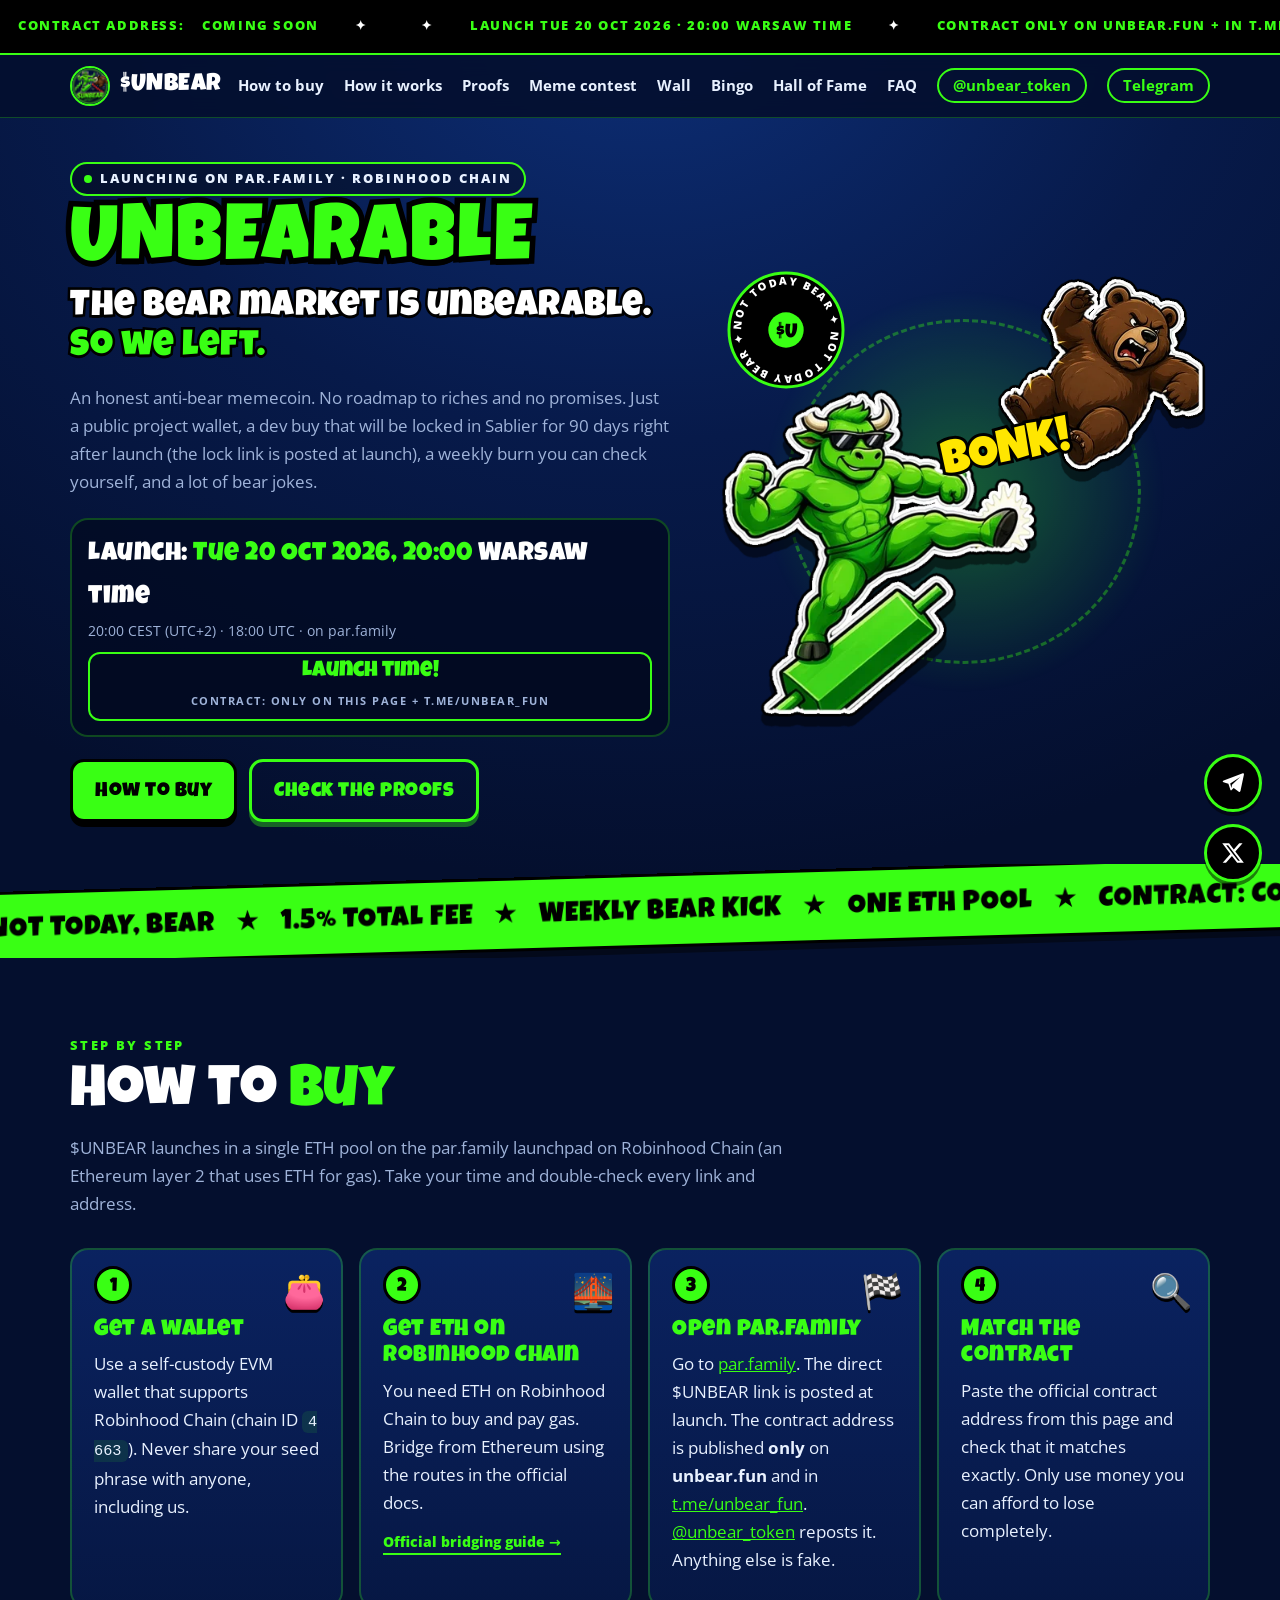
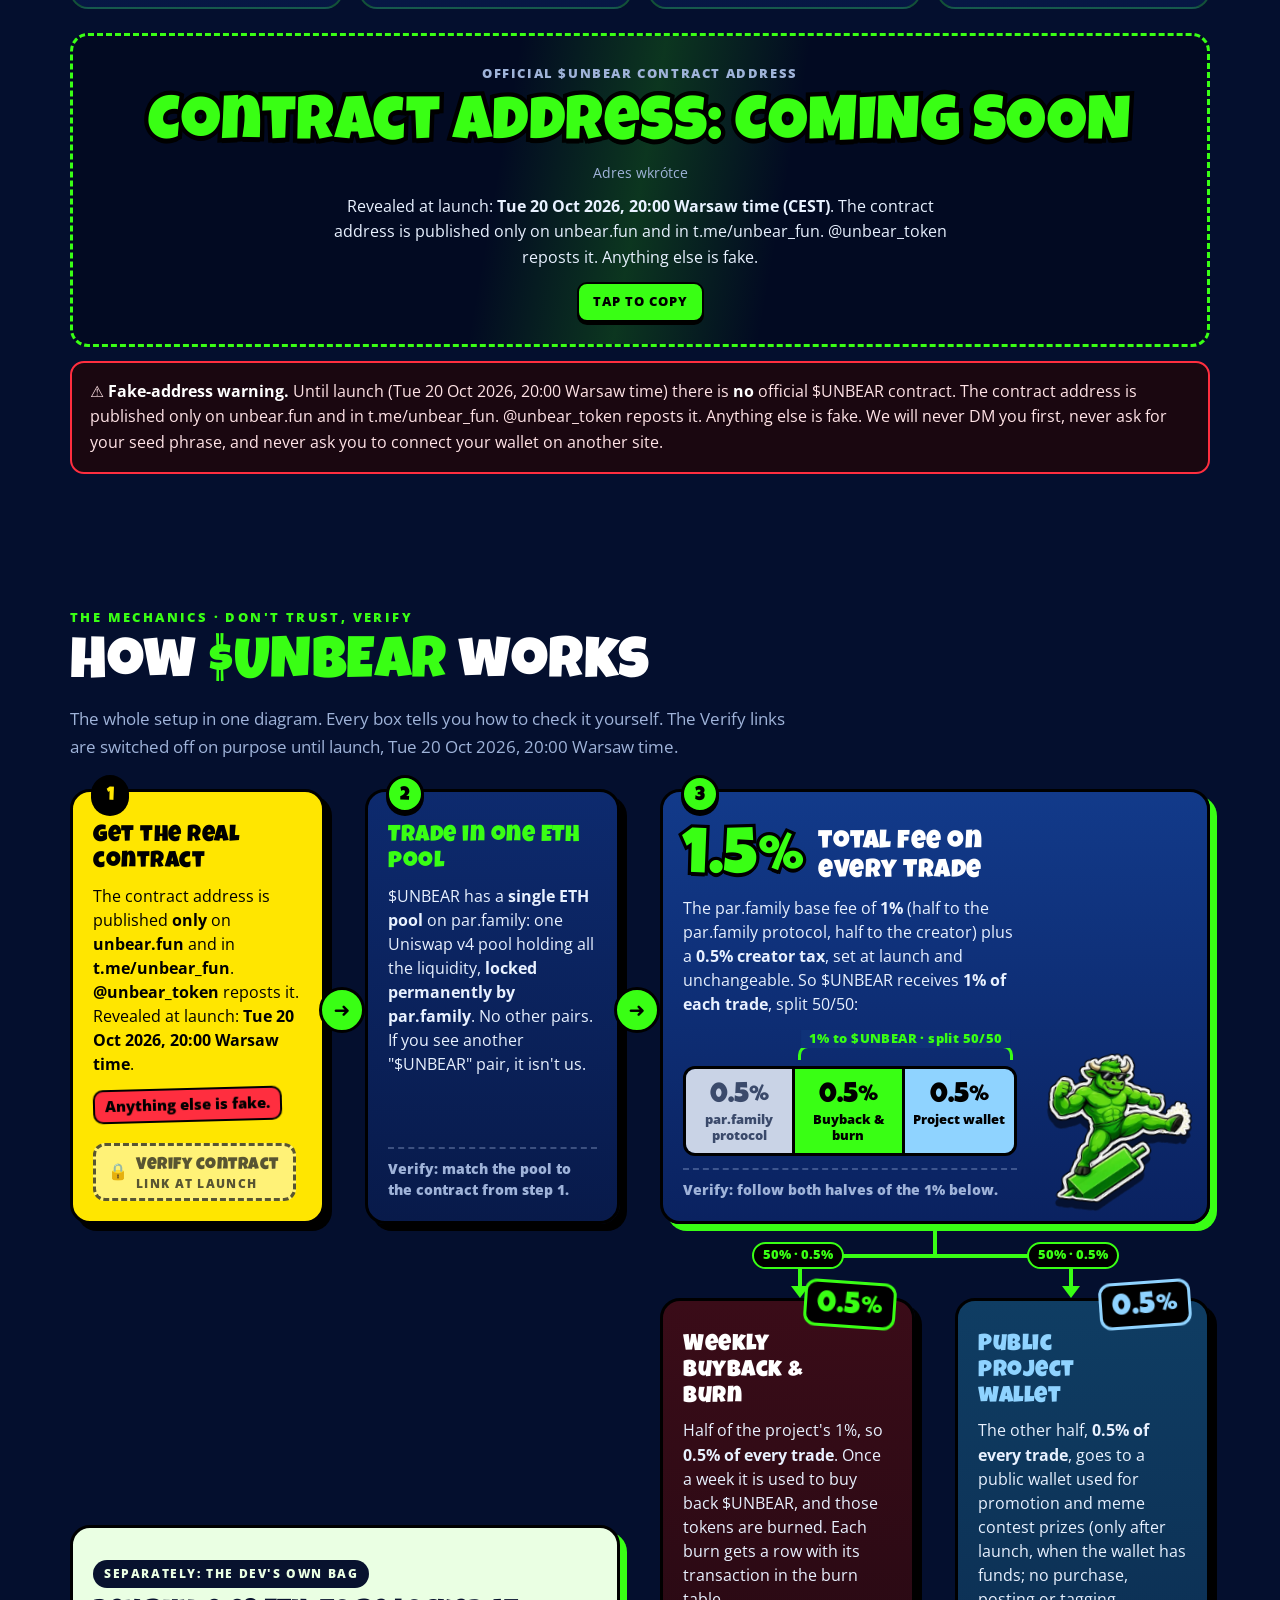
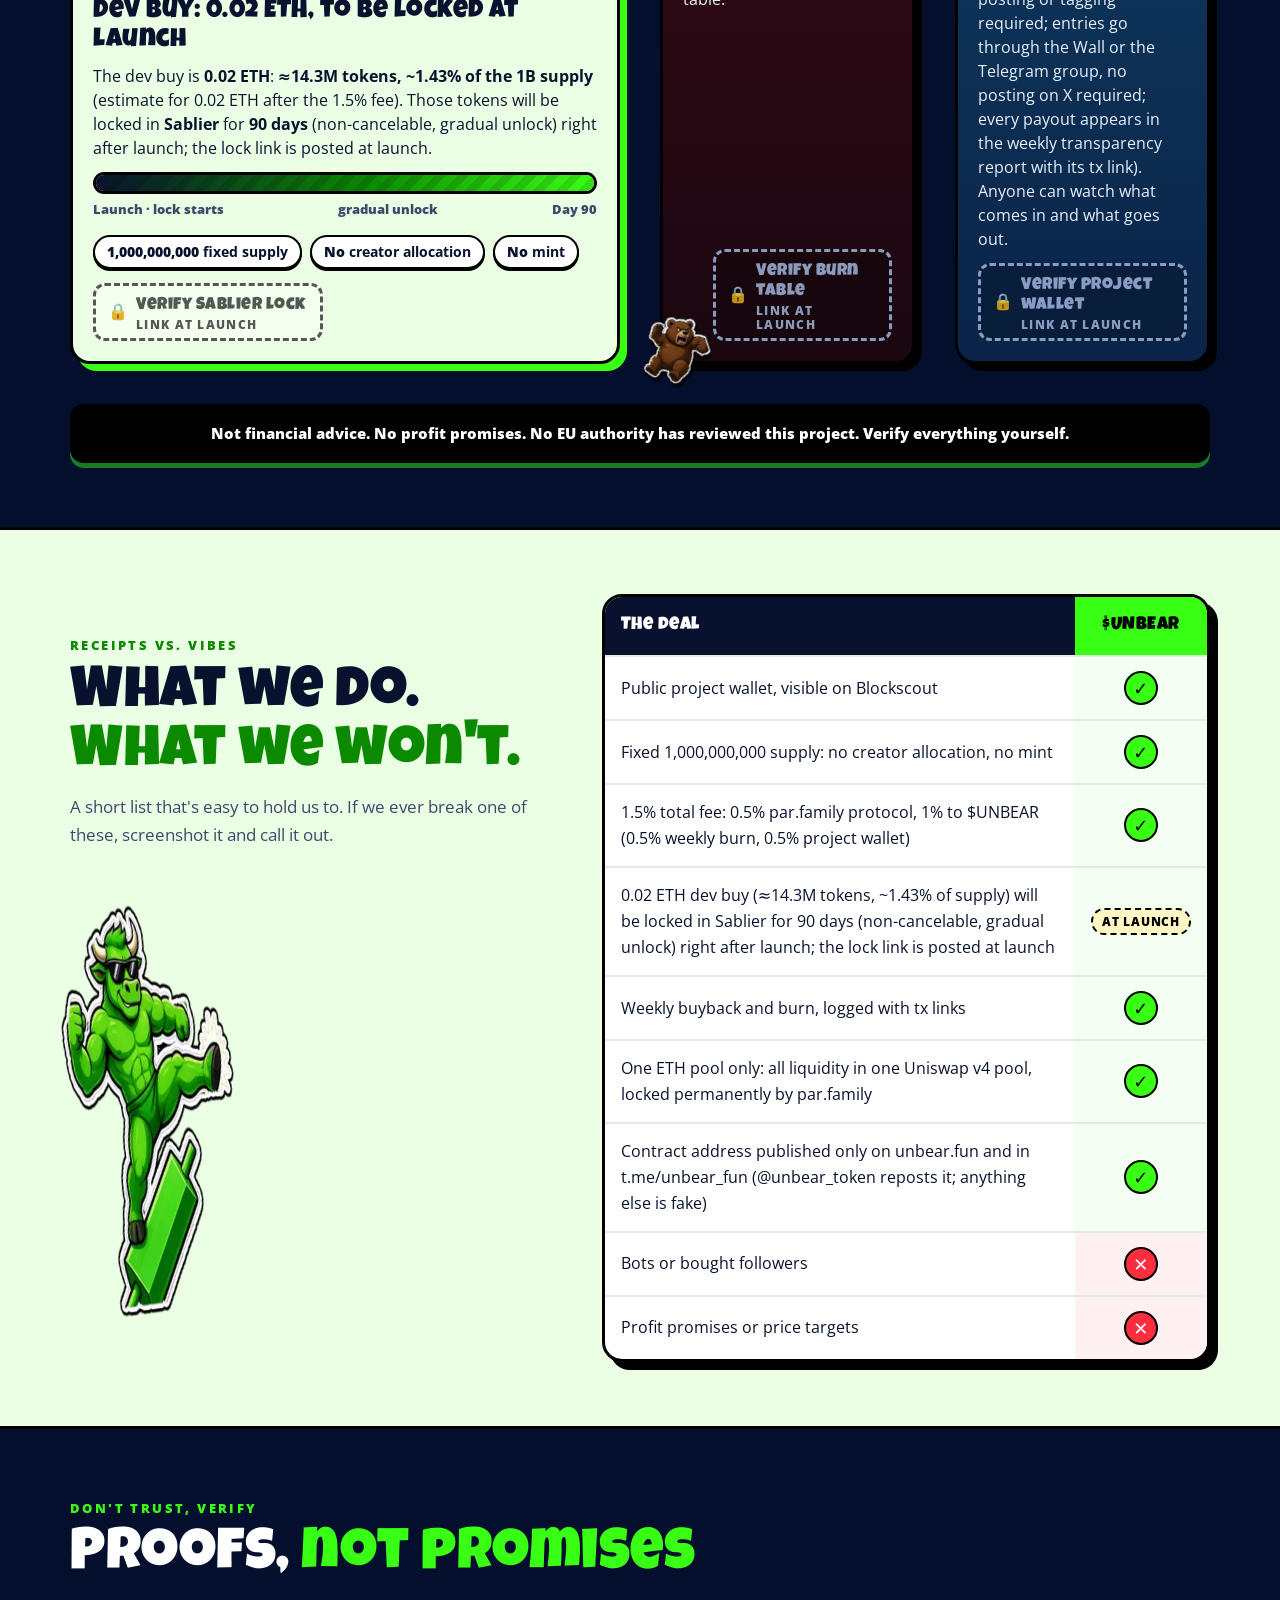
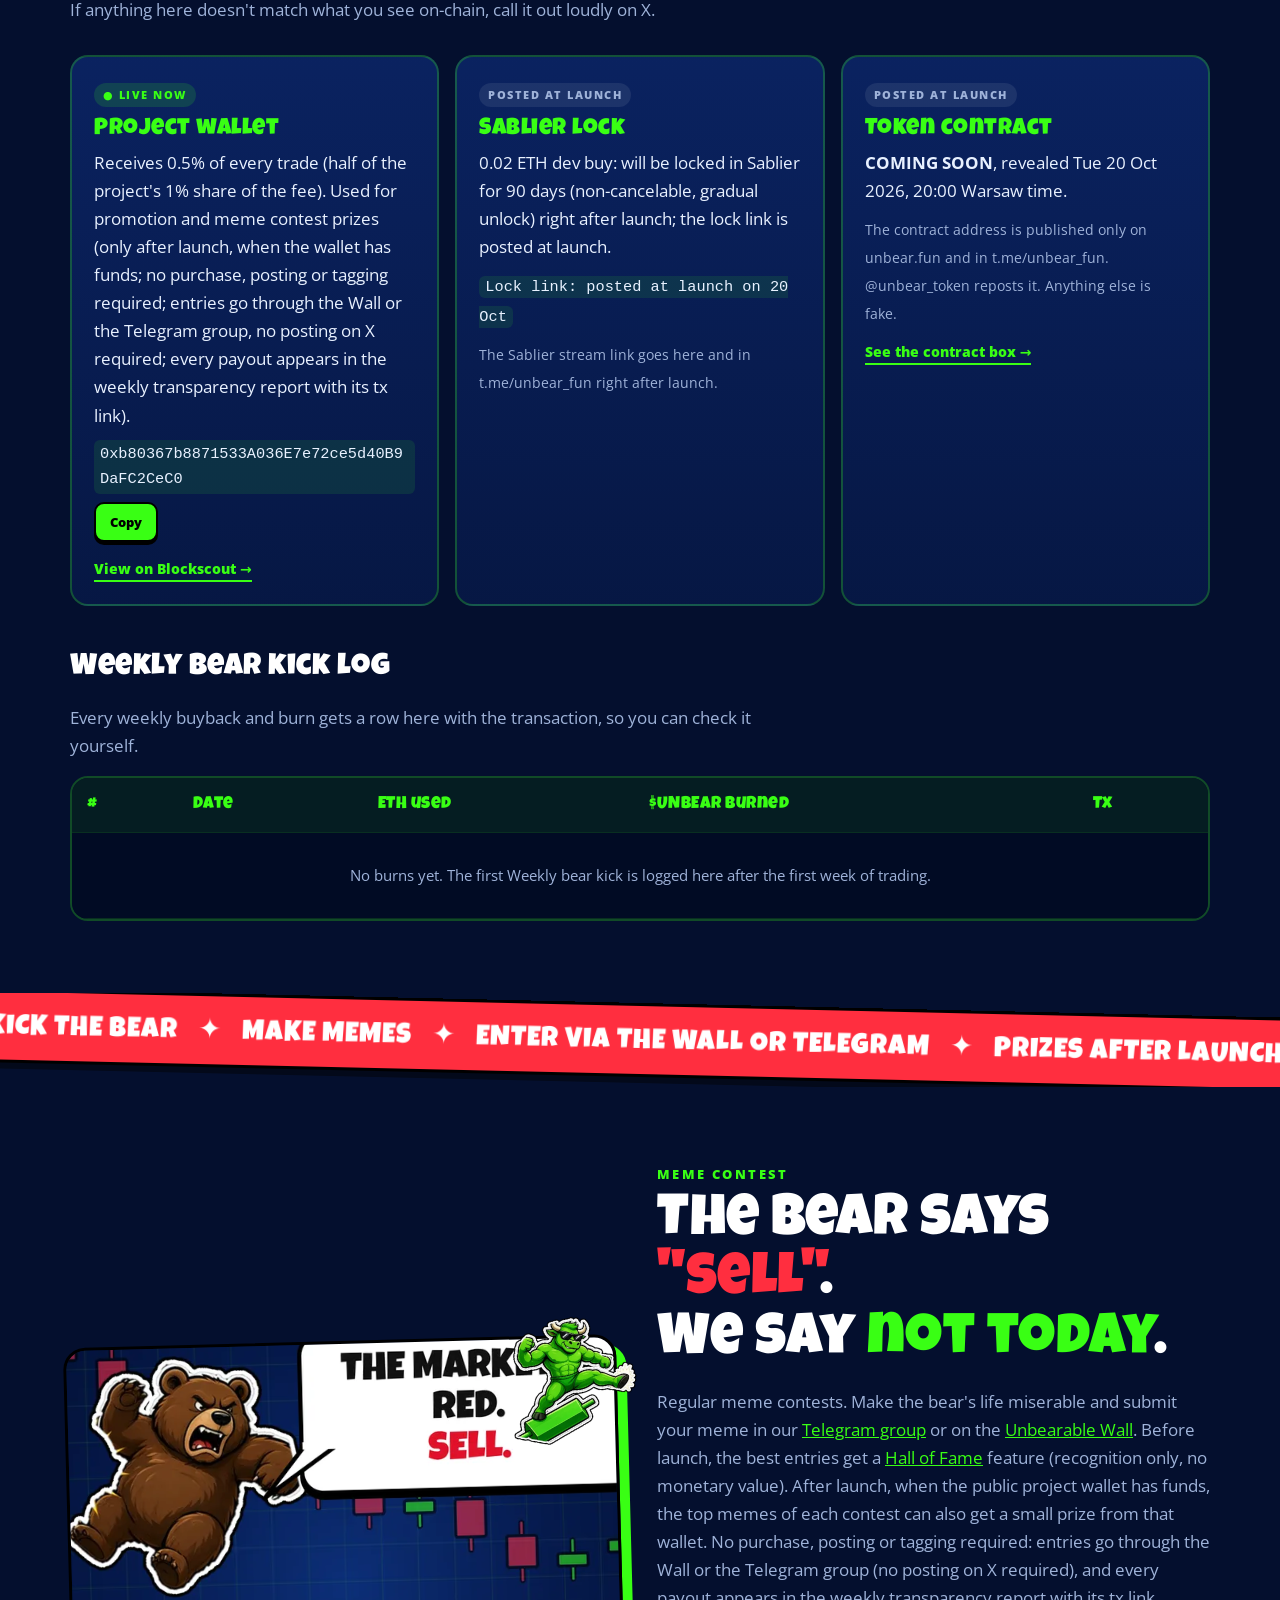
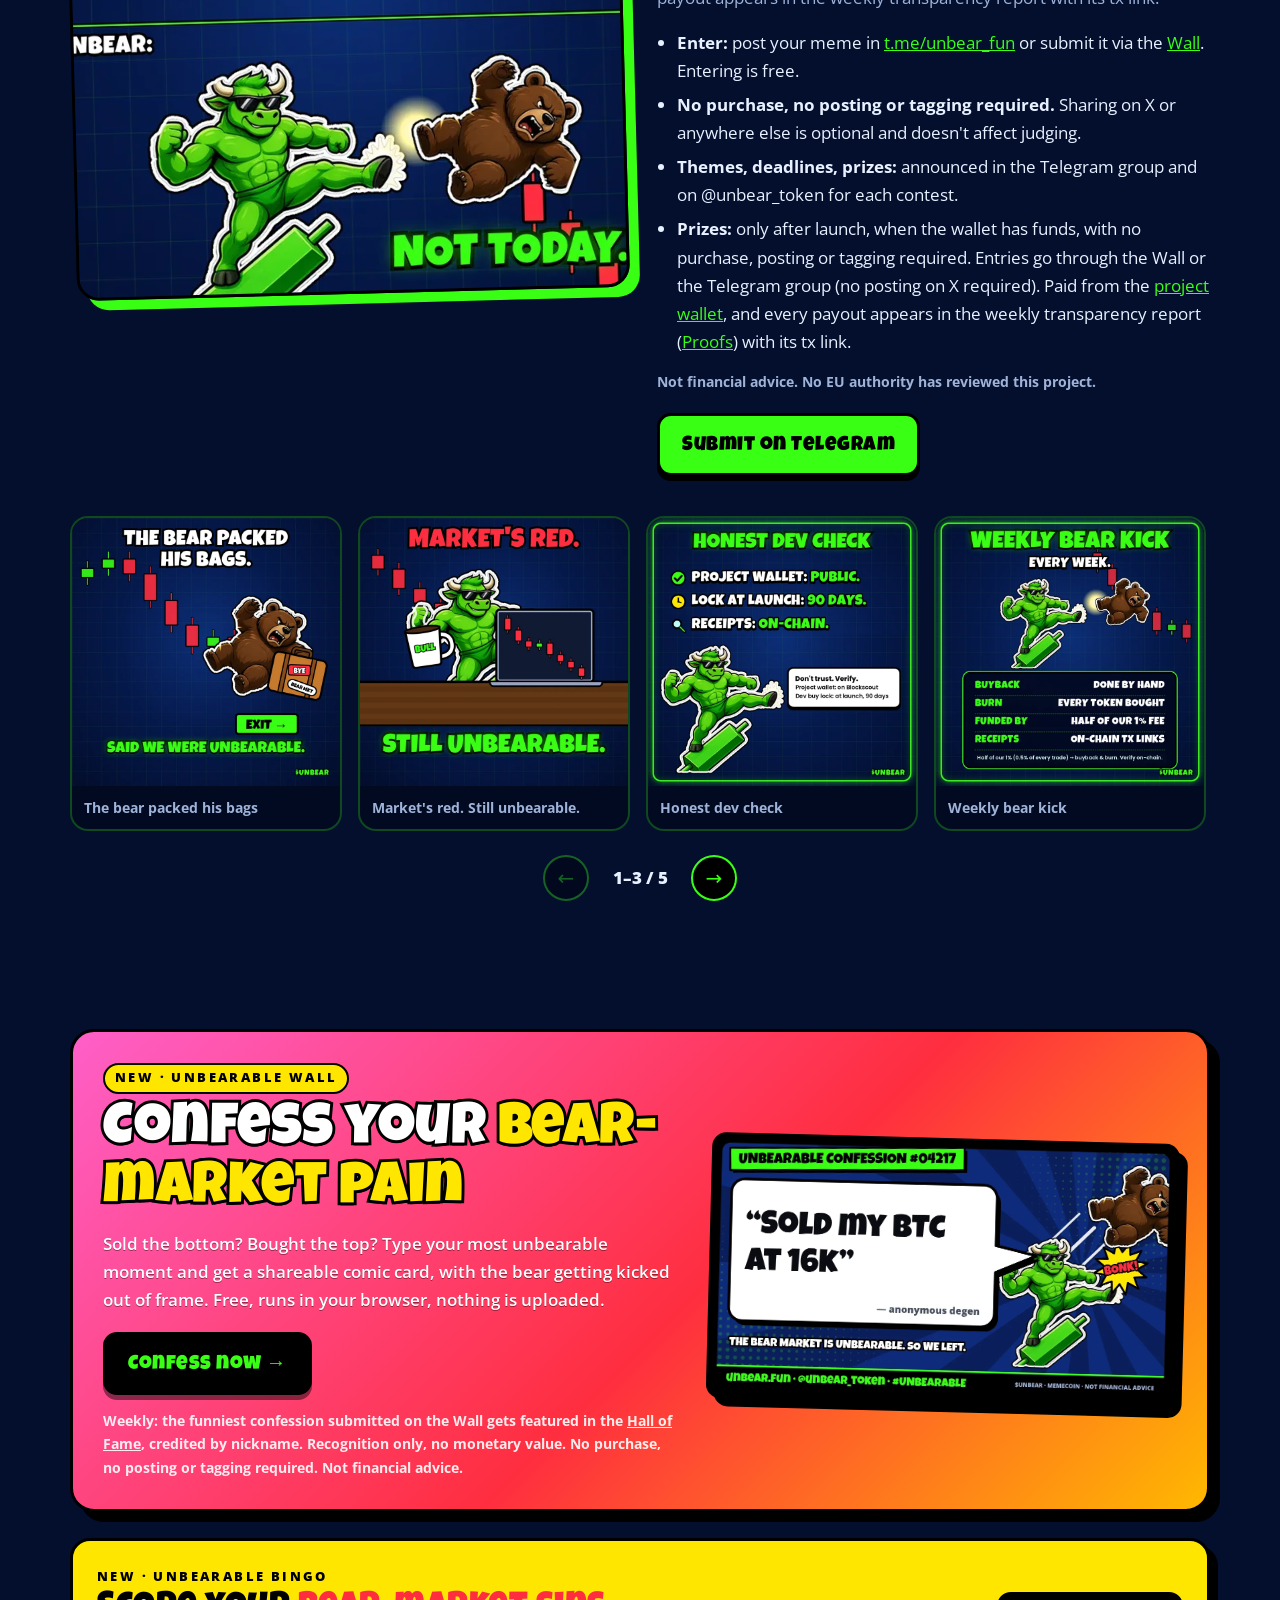
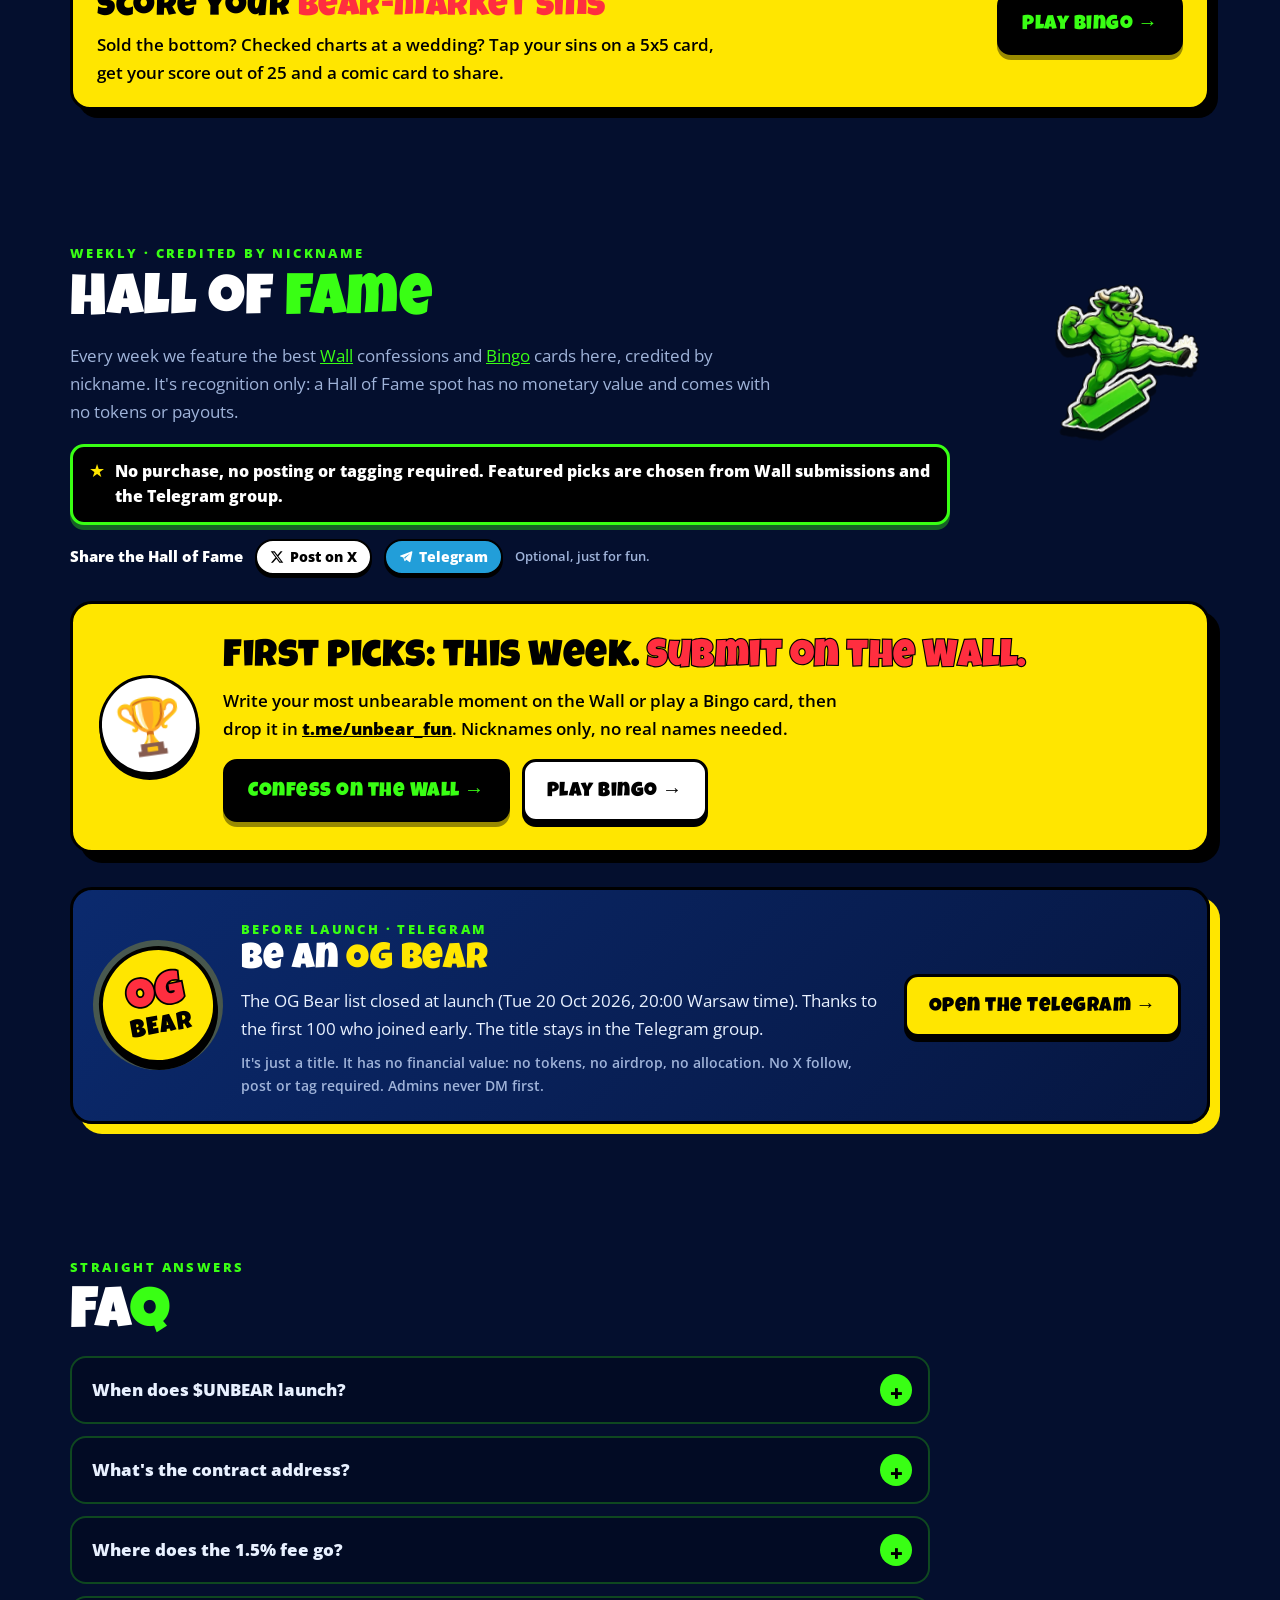
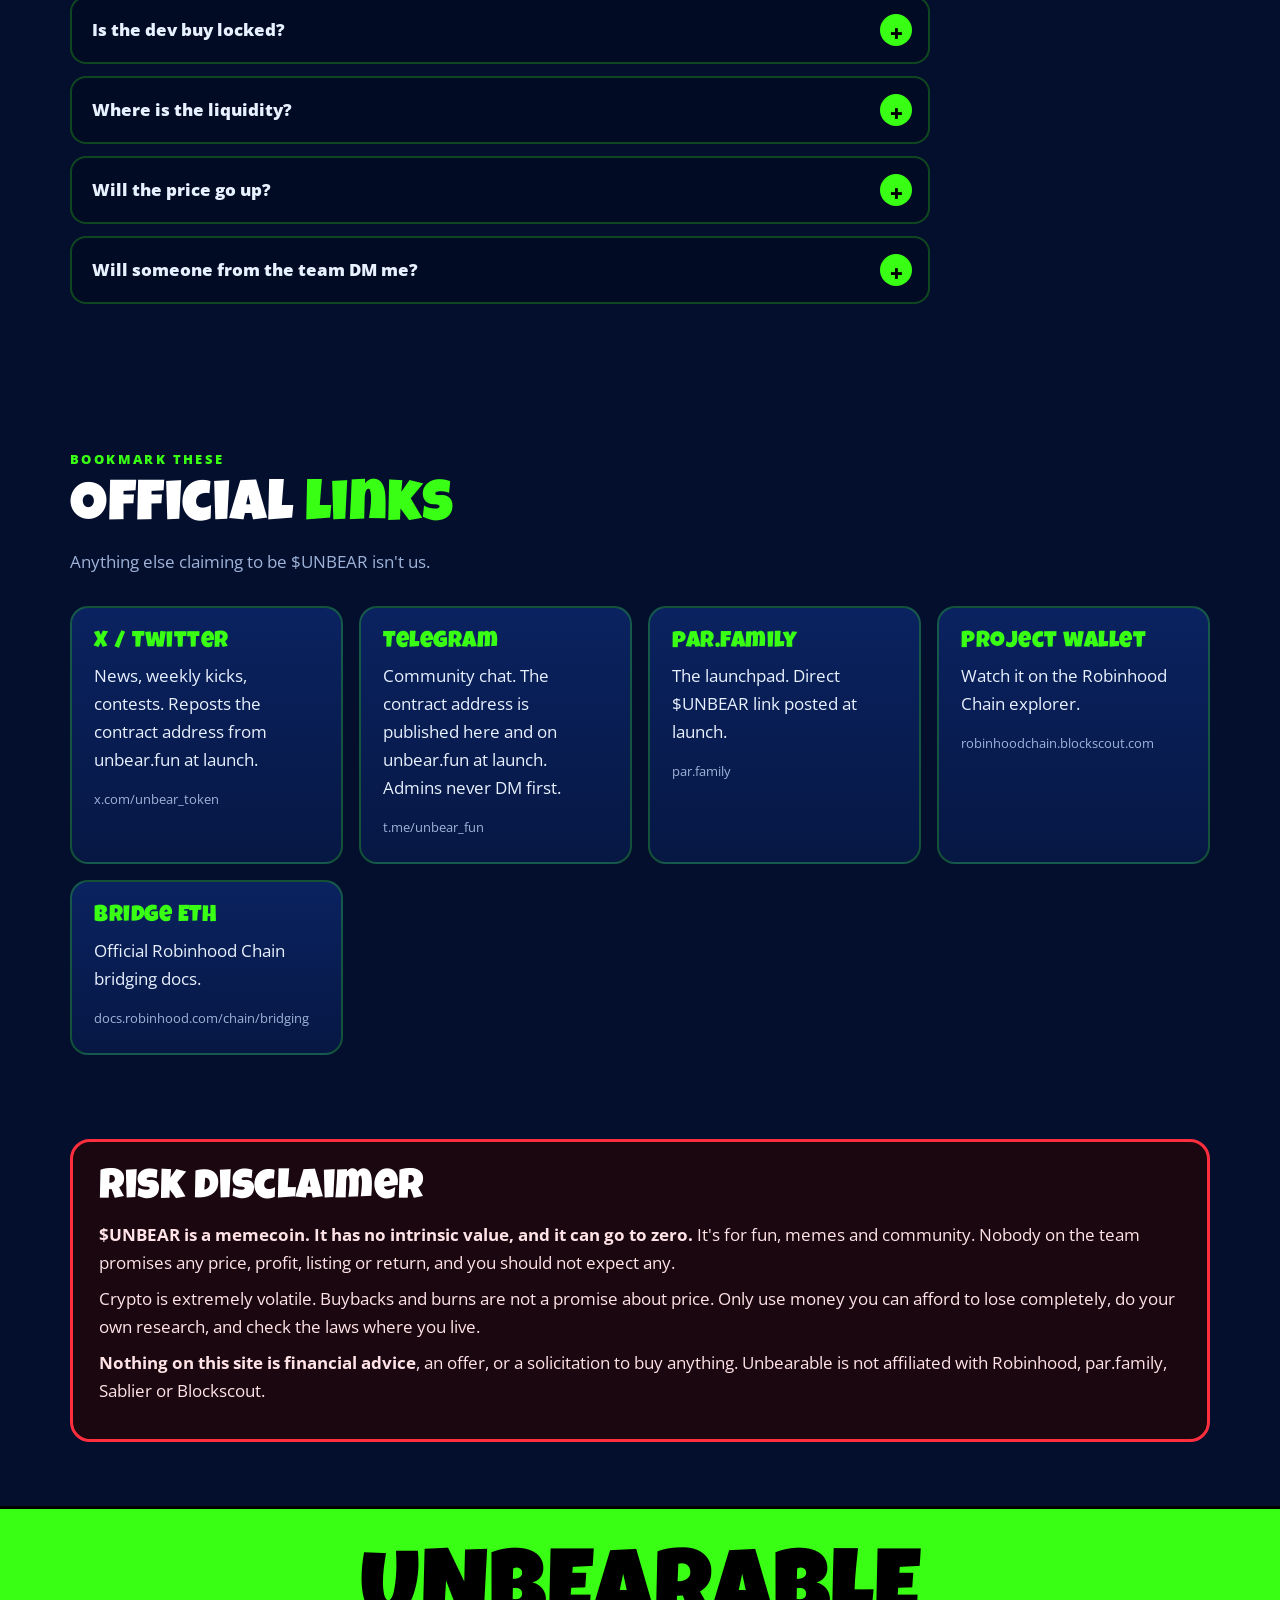
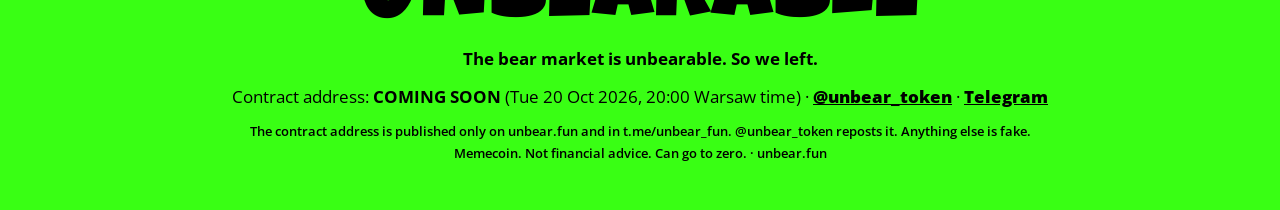
==== commit c987c33e: "Launch moved to Tue 20 Oct 2026, 20:00 Warsaw (CEST) = 18:00 UTC: all date mentions, countdown (main" ====
--- a/index.html
+++ b/index.html
@@ -4,7 +4,7 @@
 <meta charset="utf-8">
 <meta name="viewport" content="width=device-width, initial-scale=1, viewport-fit=cover">
 <title>Unbearable ($UNBEAR) | Honest anti-bear memecoin</title>
-<meta name="description" content="Unbearable ($UNBEAR) is an honest anti-bear memecoin launching 8 October 2026 on par.family on Robinhood Chain. Public wallet, a dev buy that will be locked in Sablier for 90 days right after launch (lock link posted at launch), weekly burn receipts. Not financial advice.">
+<meta name="description" content="Unbearable ($UNBEAR) is an honest anti-bear memecoin launching 20 October 2026 on par.family on Robinhood Chain. Public wallet, a dev buy that will be locked in Sablier for 90 days right after launch (lock link posted at launch), weekly burn receipts. Not financial advice.">
 <meta name="theme-color" content="#040f2e">
 <meta name="robots" content="index, follow">
 <link rel="canonical" href="https://unbear.fun/">
@@ -12,7 +12,7 @@
 <meta property="og:site_name" content="Unbearable ($UNBEAR)">
 <meta property="og:url" content="https://unbear.fun/">
 <meta property="og:title" content="Unbearable ($UNBEAR)">
-<meta property="og:description" content="The bear market is unbearable. So we left. Launching Thu 8 Oct 2026, 20:00 Warsaw time, on par.family (Robinhood Chain).">
+<meta property="og:description" content="The bear market is unbearable. So we left. Launching Tue 20 Oct 2026, 20:00 Warsaw time, on par.family (Robinhood Chain).">
 <meta property="og:image" content="https://unbear.fun/og-image.jpg">
 <meta property="og:image:width" content="1200">
 <meta property="og:image:height" content="630">
@@ -20,7 +20,7 @@
 <meta name="twitter:card" content="summary_large_image">
 <meta name="twitter:site" content="@unbear_token">
 <meta name="twitter:title" content="Unbearable ($UNBEAR)">
-<meta name="twitter:description" content="The bear market is unbearable. So we left. Launching Thu 8 Oct 2026, 20:00 Warsaw time, on par.family.">
+<meta name="twitter:description" content="The bear market is unbearable. So we left. Launching Tue 20 Oct 2026, 20:00 Warsaw time, on par.family.">
 <meta name="twitter:image" content="https://unbear.fun/og-image.jpg">
 <link rel="icon" href="favicon.ico" sizes="any">
 <link rel="icon" type="image/png" sizes="32x32" href="favicon-32.png">
@@ -60,8 +60,8 @@
 <a class="skip" href="#main">Skip to content</a>
 
 <div class="ticker" aria-label="Announcements">
-  <div><span>Contract address: <span data-ca-slot="text">coming soon</span></span><span>Launch Thu 8 Oct 2026 · 20:00 Warsaw time</span><span>Contract only on unbear.fun + in t.me/unbear_fun · anything else is fake</span><span>1.5% total fee · 1% to $UNBEAR · 0.5% of every trade to the weekly burn</span><span>Not financial advice</span></div>
-  <div aria-hidden="true"><span>Contract address: <span data-ca-slot="text">coming soon</span></span><span>Launch Thu 8 Oct 2026 · 20:00 Warsaw time</span><span>Contract only on unbear.fun + in t.me/unbear_fun · anything else is fake</span><span>1.5% total fee · 1% to $UNBEAR · 0.5% of every trade to the weekly burn</span><span>Not financial advice</span></div>
+  <div><span>Contract address: <span data-ca-slot="text">coming soon</span></span><span>Launch Tue 20 Oct 2026 · 20:00 Warsaw time</span><span>Contract only on unbear.fun + in t.me/unbear_fun. @unbear_token reposts it. Anything else is fake.</span><span>1.5% total fee · 1% to $UNBEAR · 0.5% of every trade to the weekly burn</span><span>Not financial advice</span></div>
+  <div aria-hidden="true"><span>Contract address: <span data-ca-slot="text">coming soon</span></span><span>Launch Tue 20 Oct 2026 · 20:00 Warsaw time</span><span>Contract only on unbear.fun + in t.me/unbear_fun. @unbear_token reposts it. Anything else is fake.</span><span>1.5% total fee · 1% to $UNBEAR · 0.5% of every trade to the weekly burn</span><span>Not financial advice</span></div>
 </div>
 
 <header class="hdr"><div class="wrap">
@@ -82,7 +82,7 @@
   <a href="https://x.com/unbear_token" target="_blank" rel="noopener"><span>09</span>Follow on X</a>
   <a href="https://t.me/unbear_fun" target="_blank" rel="noopener"><span>10</span>Telegram</a>
   <img class="mbear" src="assets/bear_sticker.webp" alt="" width="420" height="399" loading="lazy">
-  <div class="mfoot">Contract address: <strong style="color:var(--neon)" data-ca-slot="short">COMING SOON</strong> · Thu 8 Oct 2026, 20:00 Warsaw time</div>
+  <div class="mfoot">Contract address: <strong style="color:var(--neon)" data-ca-slot="short">COMING SOON</strong> · Tue 20 Oct 2026, 20:00 Warsaw time</div>
 </nav>
 
 <div class="mcount" id="mcount" aria-hidden="true"><span class="lbl">🚀 Launch in</span><span class="t" id="mc-t">--d --:--:--</span><a href="#ca" tabindex="-1" data-ca-slot="mini">CA: soon</a></div>
@@ -94,7 +94,7 @@
     <p class="tagline display stroke">The bear market is unbearable. <span>So we left.</span></p>
     <p class="sub">An honest anti-bear memecoin. No roadmap to riches and no promises. Just a public project wallet, a dev buy that will be locked in Sablier for 90 days right after launch (the lock link is posted at launch), a weekly burn you can check yourself, and a lot of bear jokes.</p>
     <div class="launch">
-      <div class="when display">Launch: <b>Thu 8 Oct 2026, 20:00</b> Warsaw time</div>
+      <div class="when display">Launch: <b>Tue 20 Oct 2026, 20:00</b> Warsaw time</div>
       <div class="tz">20:00 CEST (UTC+2) · 18:00 UTC · on par.family</div>
       <div class="hero-ca" data-ca-show hidden><span class="lbl">Official contract</span><strong data-ca-slot="full"></strong></div>
       <div class="count" id="count">
@@ -128,11 +128,11 @@
     <span class="lbl">Official $UNBEAR contract address</span>
     <strong class="soon display stroke" id="ca-text">Contract address: COMING SOON</strong>
     <span class="pl" lang="pl" data-ca-hide>Adres wkrótce</span>
-    <span class="note" id="ca-note"><span data-ca-hide>Revealed at launch: <strong>Thu 8 Oct 2026, 20:00 Warsaw time (CEST)</strong>. </span>The contract address is published only on unbear.fun and in t.me/unbear_fun. @unbear_token reposts it. Anything else is fake.</span>
+    <span class="note" id="ca-note"><span data-ca-hide>Revealed at launch: <strong>Tue 20 Oct 2026, 20:00 Warsaw time (CEST)</strong>. </span>The contract address is published only on unbear.fun and in t.me/unbear_fun. @unbear_token reposts it. Anything else is fake.</span>
     <span class="tap" id="ca-tap">Tap to copy</span>
   </button>
   <p class="ca-links" id="ca-links" hidden></p>
-  <div class="warn scroll-trigger animate--slide-in">⚠️ <strong>Fake-address warning.</strong> Until launch (Thu 8 Oct 2026, 20:00 Warsaw time) there is <strong>no</strong> official $UNBEAR contract. The contract address is published only on unbear.fun and in t.me/unbear_fun. @unbear_token reposts it. Anything else is fake. We will never DM you first, never ask for your seed phrase, and never ask you to connect your wallet on another site.</div>
+  <div class="warn scroll-trigger animate--slide-in">⚠️ <strong>Fake-address warning.</strong> Until launch (Tue 20 Oct 2026, 20:00 Warsaw time) there is <strong>no</strong> official $UNBEAR contract. The contract address is published only on unbear.fun and in t.me/unbear_fun. @unbear_token reposts it. Anything else is fake. We will never DM you first, never ask for your seed phrase, and never ask you to connect your wallet on another site.</div>
 </div></section>
 
 <section id="how" class="hw"><div class="wrap">
@@ -140,7 +140,7 @@
     <div>
       <span class="kicker scroll-trigger animate--fade-in">The mechanics · don't trust, verify</span>
       <h2 class="display scroll-trigger animate--slide-in">How <em>$UNBEAR</em> works</h2>
-      <p class="lead scroll-trigger animate--slide-in">The whole setup in one diagram. Every box tells you how to check it yourself. The Verify links are switched off on purpose until launch, Thu 8 Oct 2026, 20:00 Warsaw time.</p>
+      <p class="lead scroll-trigger animate--slide-in">The whole setup in one diagram. Every box tells you how to check it yourself. The Verify links are switched off on purpose until launch, Tue 20 Oct 2026, 20:00 Warsaw time.</p>
     </div>
   </div>
 
@@ -149,7 +149,7 @@
     <article class="hnode hn-ca scroll-trigger animate--slide-in" data-cascade>
       <span class="hn-no">1</span>
       <h3>Get the real contract</h3>
-      <p>The contract address is published <strong>only</strong> on <strong>unbear.fun</strong> and in <strong>t.me/unbear_fun</strong>. <strong>@unbear_token</strong> reposts it.<span data-ca-hide> Revealed at launch: <strong>Thu 8 Oct 2026, 20:00 Warsaw time</strong>.</span></p>
+      <p>The contract address is published <strong>only</strong> on <strong>unbear.fun</strong> and in <strong>t.me/unbear_fun</strong>. <strong>@unbear_token</strong> reposts it.<span data-ca-hide> Revealed at launch: <strong>Tue 20 Oct 2026, 20:00 Warsaw time</strong>.</span></p>
       <p class="hn-caline" data-ca-show hidden><strong data-ca-slot="full"></strong></p>
       <p class="hn-alert">Anything else is fake.</p>
       <a class="vbtn" role="link" aria-disabled="true" data-verify="contract"><span class="vk">Verify contract</span><span class="vs">Link at launch</span></a>
@@ -244,13 +244,13 @@
       <h3>Sablier lock</h3>
       <p data-sab-hide>0.02 ETH dev buy: will be locked in Sablier for 90 days (non-cancelable, gradual unlock) right after launch; the lock link is posted at launch.</p>
       <p data-sab-show hidden>0.02 ETH dev buy, locked in Sablier for 90 days (non-cancelable, gradual unlock).</p>
-      <p><span class="mono nb" data-sab-hide>Lock link: posted at launch on 8 Oct</span><span data-sab-show hidden><a class="sab-link" data-sab-link target="_blank" rel="noopener">View the Sablier lock ↗</a></span></p>
+      <p><span class="mono nb" data-sab-hide>Lock link: posted at launch on 20 Oct</span><span data-sab-show hidden><a class="sab-link" data-sab-link target="_blank" rel="noopener">View the Sablier lock ↗</a></span></p>
       <small data-sab-hide>The Sablier stream link goes here and in t.me/unbear_fun right after launch.</small>
     </div>
     <div class="card lift scroll-trigger animate--slide-in" data-cascade>
       <span class="tag" data-ca-hide>Posted at launch</span><span class="tag live" data-ca-show hidden>Live now</span>
       <h3>Token contract</h3>
-      <p data-ca-hide><strong>COMING SOON</strong>, revealed Thu 8 Oct 2026, 20:00 Warsaw time.</p>
+      <p data-ca-hide><strong>COMING SOON</strong>, revealed Tue 20 Oct 2026, 20:00 Warsaw time.</p>
       <p data-ca-show hidden><strong data-ca-slot="full"></strong></p>
       <p><small>The contract address is published only on unbear.fun and in t.me/unbear_fun. @unbear_token reposts it. Anything else is fake.</small></p>
       <a class="verify" href="#ca">See the contract box →</a>
@@ -341,7 +341,7 @@
     <div class="og-body">
       <span class="kicker">Before launch · Telegram</span>
       <h3 class="display">Be an <em>OG Bear</em></h3>
-      <p id="og-text">The first <strong>100 people</strong> who join <a href="https://t.me/unbear_fun" target="_blank" rel="noopener">t.me/unbear_fun</a> before launch (<strong>Thu 8 Oct 2026, 20:00 Warsaw time</strong>) get the <strong>OG Bear</strong> title in the Telegram group.</p>
+      <p id="og-text">The first <strong>100 people</strong> who join <a href="https://t.me/unbear_fun" target="_blank" rel="noopener">t.me/unbear_fun</a> before launch (<strong>Tue 20 Oct 2026, 20:00 Warsaw time</strong>) get the <strong>OG Bear</strong> title in the Telegram group.</p>
       <p class="og-fine">It's just a title. It has no financial value: no tokens, no airdrop, no allocation. No X follow, post or tag required. Admins never DM first.</p>
     </div>
     <a class="btn og-btn" id="og-btn" href="https://t.me/unbear_fun" target="_blank" rel="noopener">Join the Telegram →</a>
@@ -351,8 +351,8 @@
   <span class="kicker scroll-trigger animate--fade-in">Straight answers</span>
   <h2 class="display scroll-trigger animate--slide-in">FA<em>Q</em></h2>
   <div class="faq">
-    <details class="scroll-trigger animate--slide-in" data-cascade><summary>When does $UNBEAR launch?</summary><div class="a">Thursday 8 October 2026 at 20:00 Warsaw time (CEST, UTC+2), which is 18:00 UTC, on par.family on Robinhood Chain.</div></details>
-    <details class="scroll-trigger animate--slide-in" data-cascade><summary>What's the contract address?</summary><div class="a"><span data-ca-hide>It isn't public yet: it is revealed Thu 8 Oct 2026, 20:00 Warsaw time. </span><span data-ca-show hidden>The official address is <strong data-ca-slot="full"></strong> </span>The contract address is published only on unbear.fun and in t.me/unbear_fun. @unbear_token reposts it. Anything else is fake.</div></details>
+    <details class="scroll-trigger animate--slide-in" data-cascade><summary>When does $UNBEAR launch?</summary><div class="a">Tuesday 20 October 2026 at 20:00 Warsaw time (CEST, UTC+2), which is 18:00 UTC, on par.family on Robinhood Chain.</div></details>
+    <details class="scroll-trigger animate--slide-in" data-cascade><summary>What's the contract address?</summary><div class="a"><span data-ca-hide>It isn't public yet: it is revealed Tue 20 Oct 2026, 20:00 Warsaw time. </span><span data-ca-show hidden>The official address is <strong data-ca-slot="full"></strong> </span>The contract address is published only on unbear.fun and in t.me/unbear_fun. @unbear_token reposts it. Anything else is fake.</div></details>
     <details class="scroll-trigger animate--slide-in" data-cascade><summary>Where does the 1.5% fee go?</summary><div class="a">The 1.5% total fee on each trade is the par.family base fee of 1% (half to the par.family protocol, half to the creator) plus a 0.5% creator tax that is set at launch and can't be changed. So 0.5% goes to the par.family protocol and 1% goes to $UNBEAR. That 1% is split 50/50: 0.5% of every trade funds the Weekly bear kick (a manual buyback and burn every week, logged with tx links above), and 0.5% goes to the public project wallet for promotion and meme contest prizes (only after launch, when the wallet has funds; no purchase, posting or tagging required; entries go through the Wall or the Telegram group, no posting on X required; every payout appears in the weekly transparency report with its tx link).</div></details>
     <details class="scroll-trigger animate--slide-in" data-cascade><summary>Is the dev buy locked?</summary><div class="a"><span data-sab-hide>It will be, at launch: the dev buy is 0.02 ETH (≈14.3M tokens, ~1.43% of the 1B supply after the 1.5% fee), and the tokens will be locked in Sablier for 90 days (non-cancelable, gradual unlock) right after launch; the lock link is posted at launch.</span><span data-sab-show hidden>Yes. The dev buy is 0.02 ETH (≈14.3M tokens, ~1.43% of the 1B supply after the 1.5% fee), and the tokens are locked in Sablier for 90 days (non-cancelable, gradual unlock). <a class="sab-link" data-sab-link target="_blank" rel="noopener">View the Sablier lock ↗</a></span> The supply is fixed at 1,000,000,000 with no creator allocation and no mint.</div></details>
     <details class="scroll-trigger animate--slide-in" data-cascade><summary>Where is the liquidity?</summary><div class="a">All liquidity sits in one Uniswap v4 ETH pool on par.family, locked permanently by par.family. There are no other pairs.</div></details>
@@ -387,7 +387,7 @@
 <footer><div class="wrap">
   <div class="big display">UNBEARABLE</div>
   <div style="font-weight:700">The bear market is unbearable. So we left.</div>
-  <div style="margin-top:10px">Contract address: <strong data-ca-slot="full">COMING SOON</strong> <span data-ca-hide>(Thu 8 Oct 2026, 20:00 Warsaw time)</span><span data-ca-hide> · </span><a href="https://x.com/unbear_token" target="_blank" rel="noopener">@unbear_token</a> · <a href="https://t.me/unbear_fun" target="_blank" rel="noopener">Telegram</a></div>
+  <div style="margin-top:10px">Contract address: <strong data-ca-slot="full">COMING SOON</strong> <span data-ca-hide>(Tue 20 Oct 2026, 20:00 Warsaw time)</span><span data-ca-hide> · </span><a href="https://x.com/unbear_token" target="_blank" rel="noopener">@unbear_token</a> · <a href="https://t.me/unbear_fun" target="_blank" rel="noopener">Telegram</a></div>
   <div class="fine">The contract address is published only on unbear.fun and in t.me/unbear_fun. @unbear_token reposts it. Anything else is fake.<br>Memecoin. Not financial advice. Can go to zero. · unbear.fun</div>
 </div></footer>
 
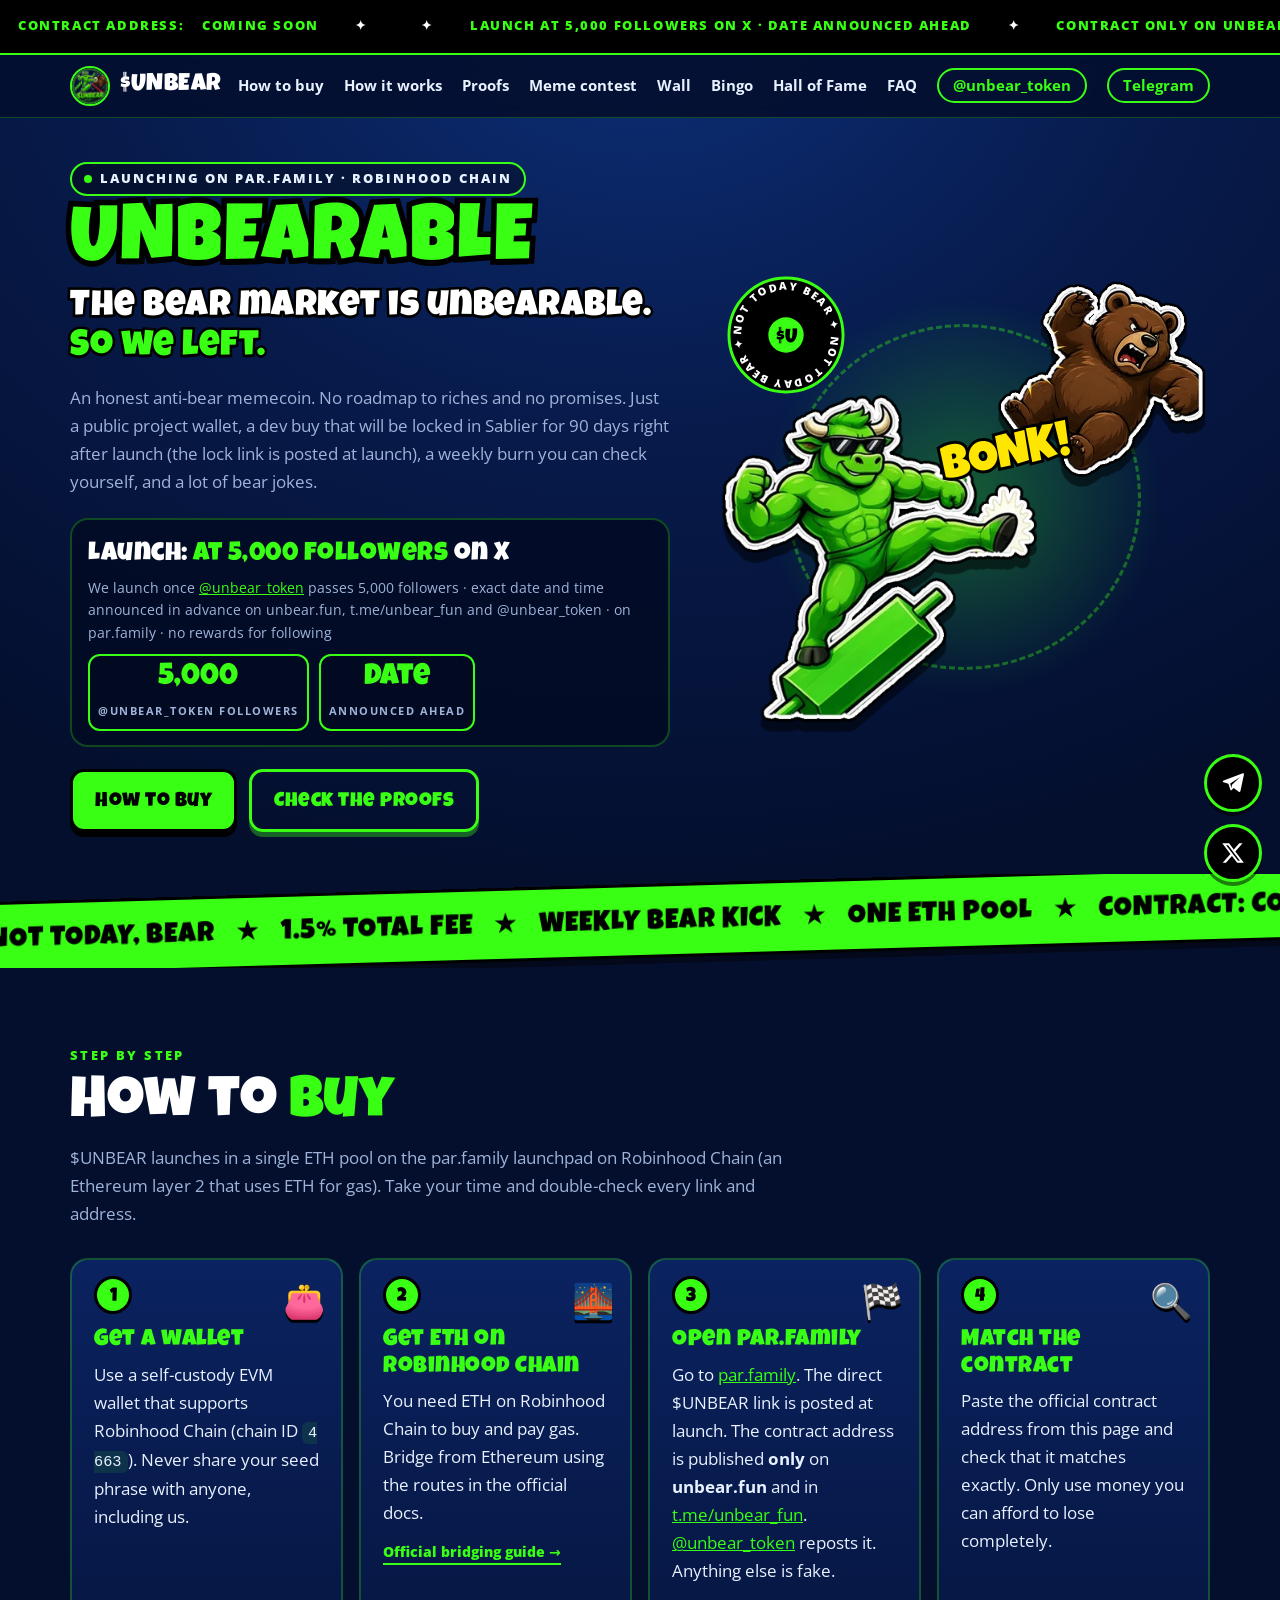
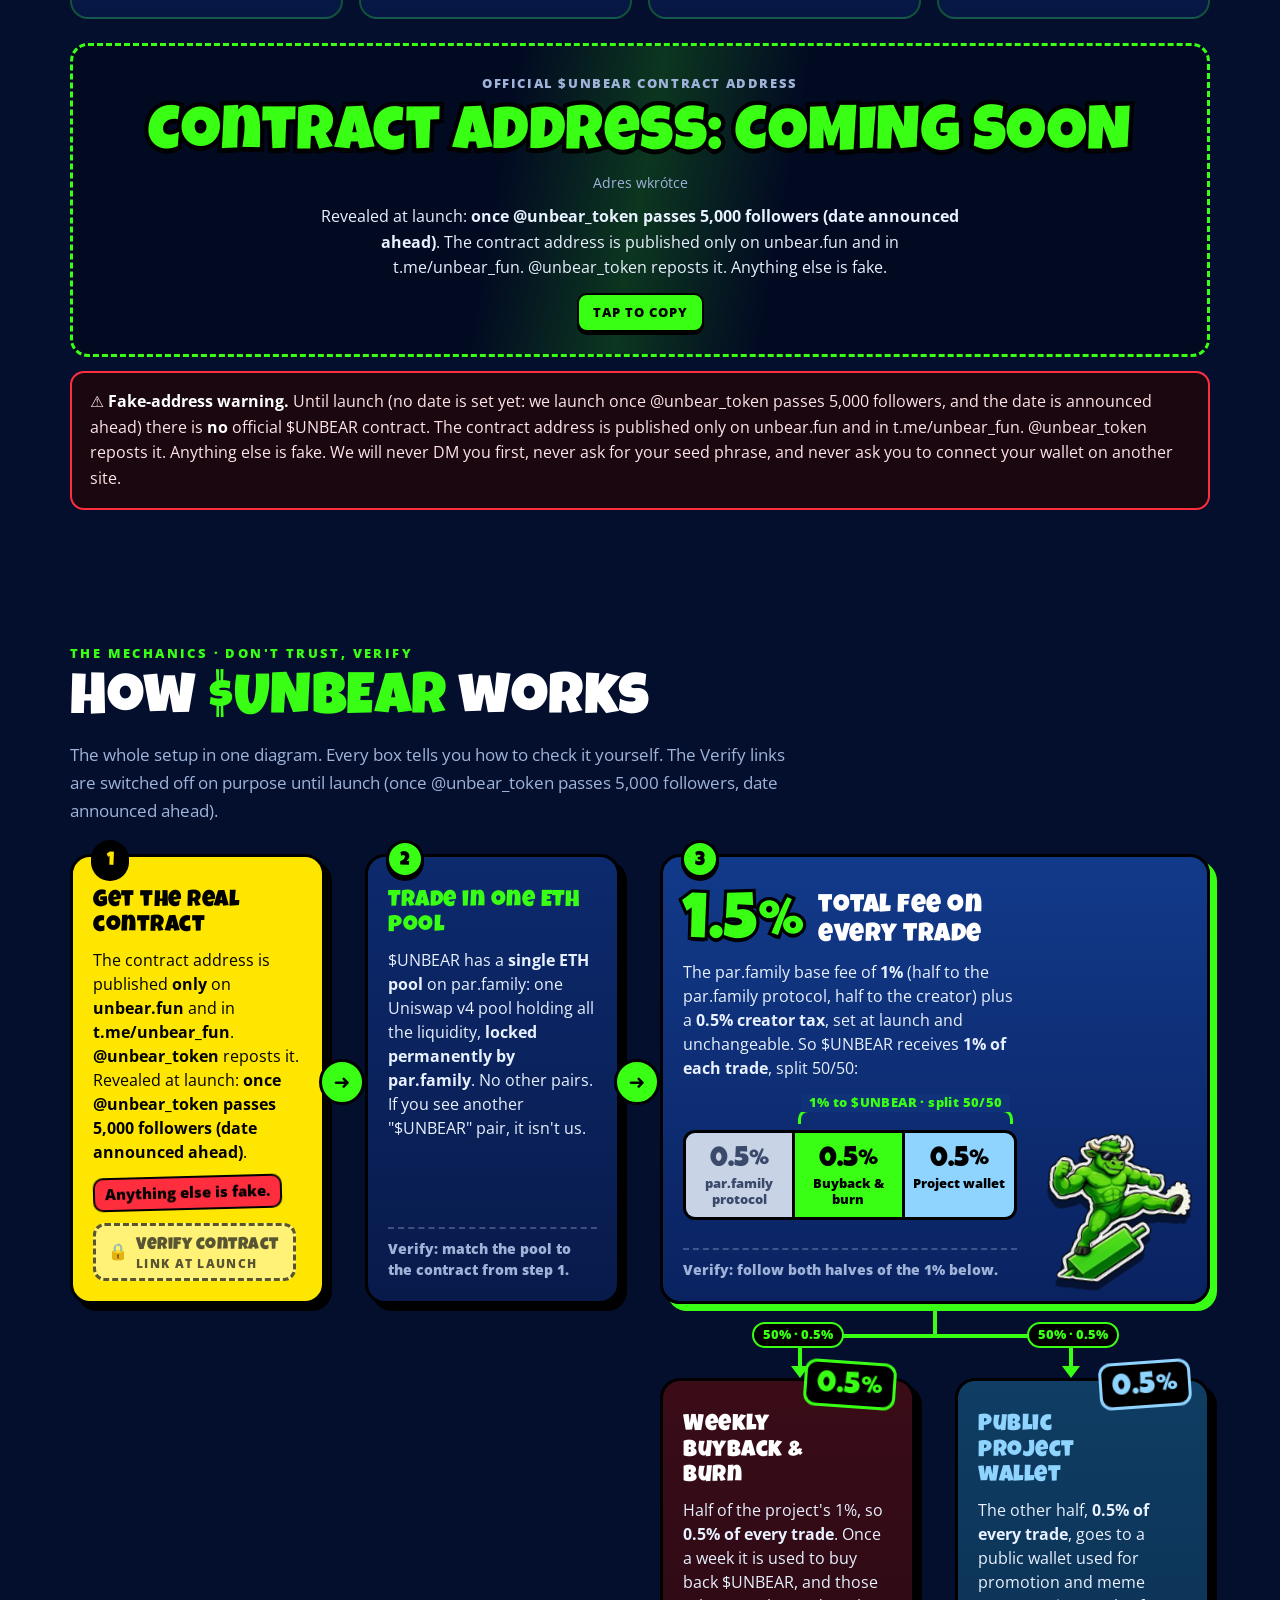
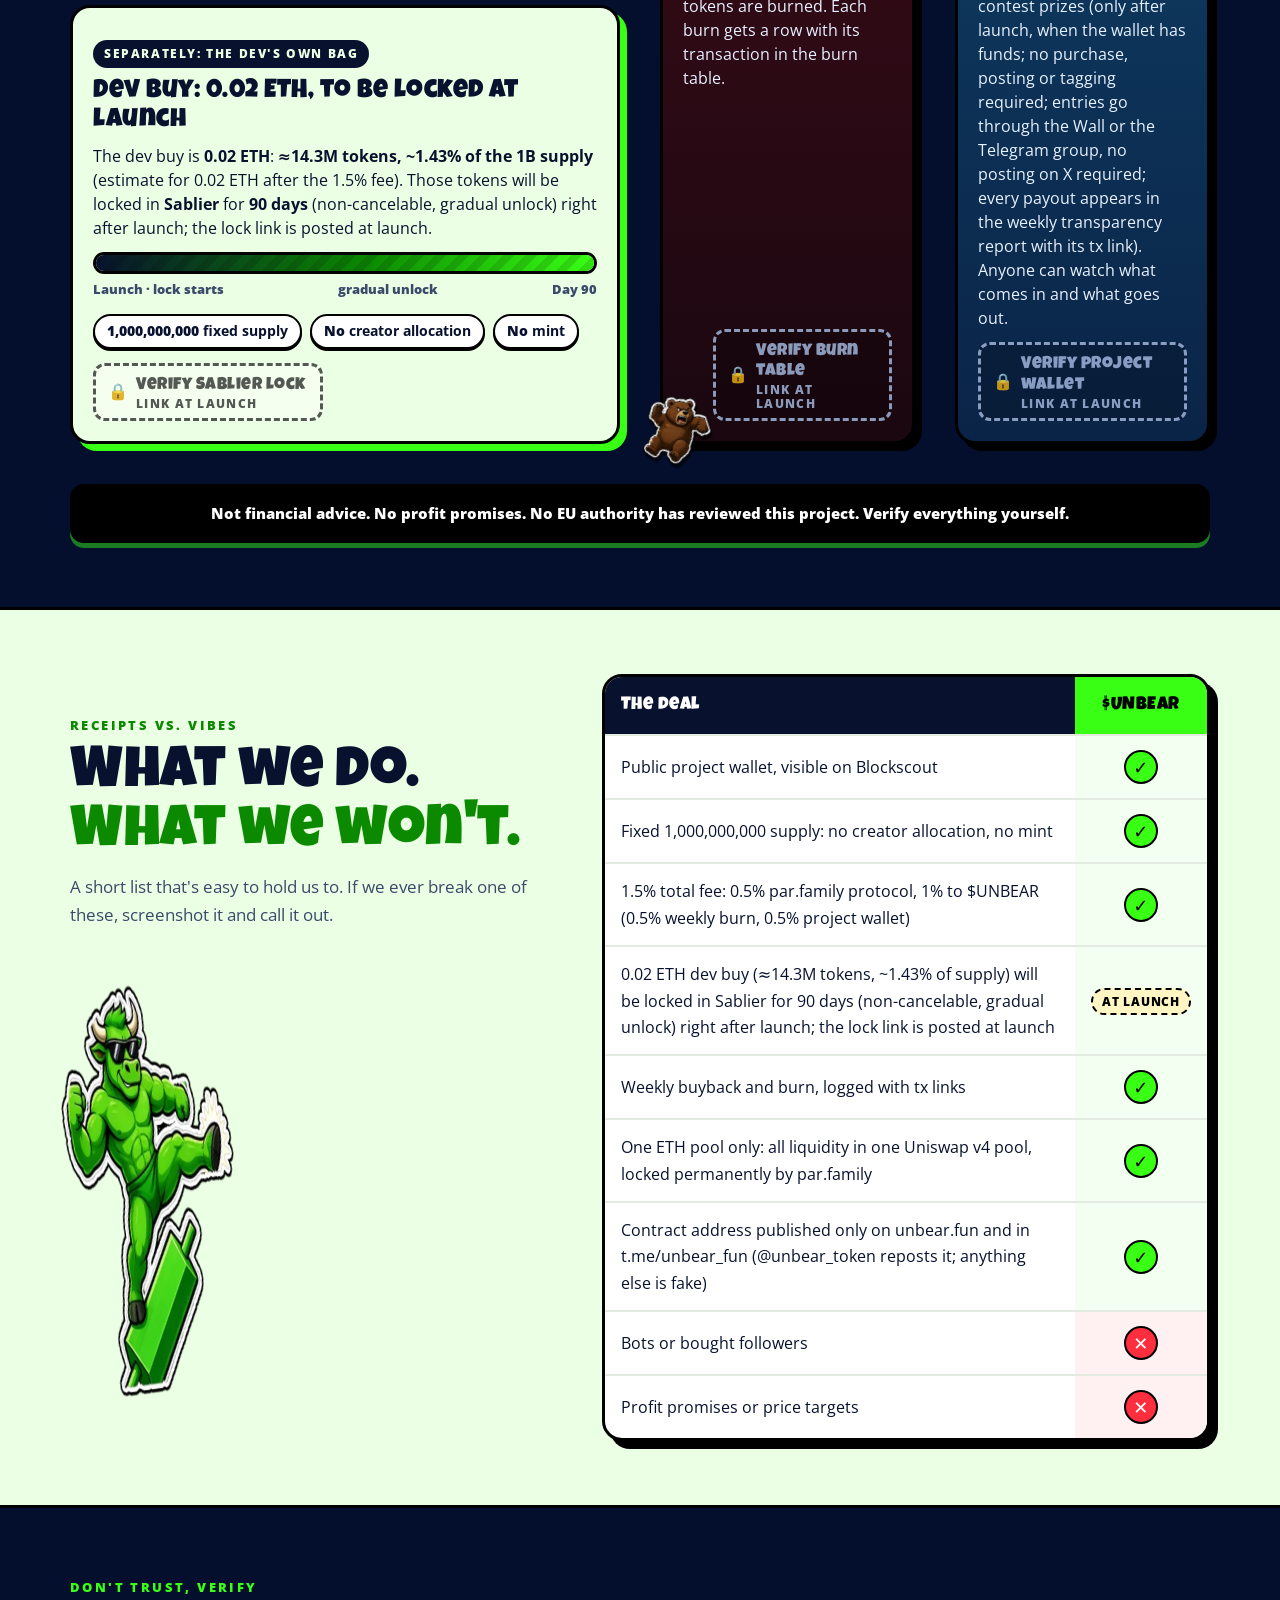
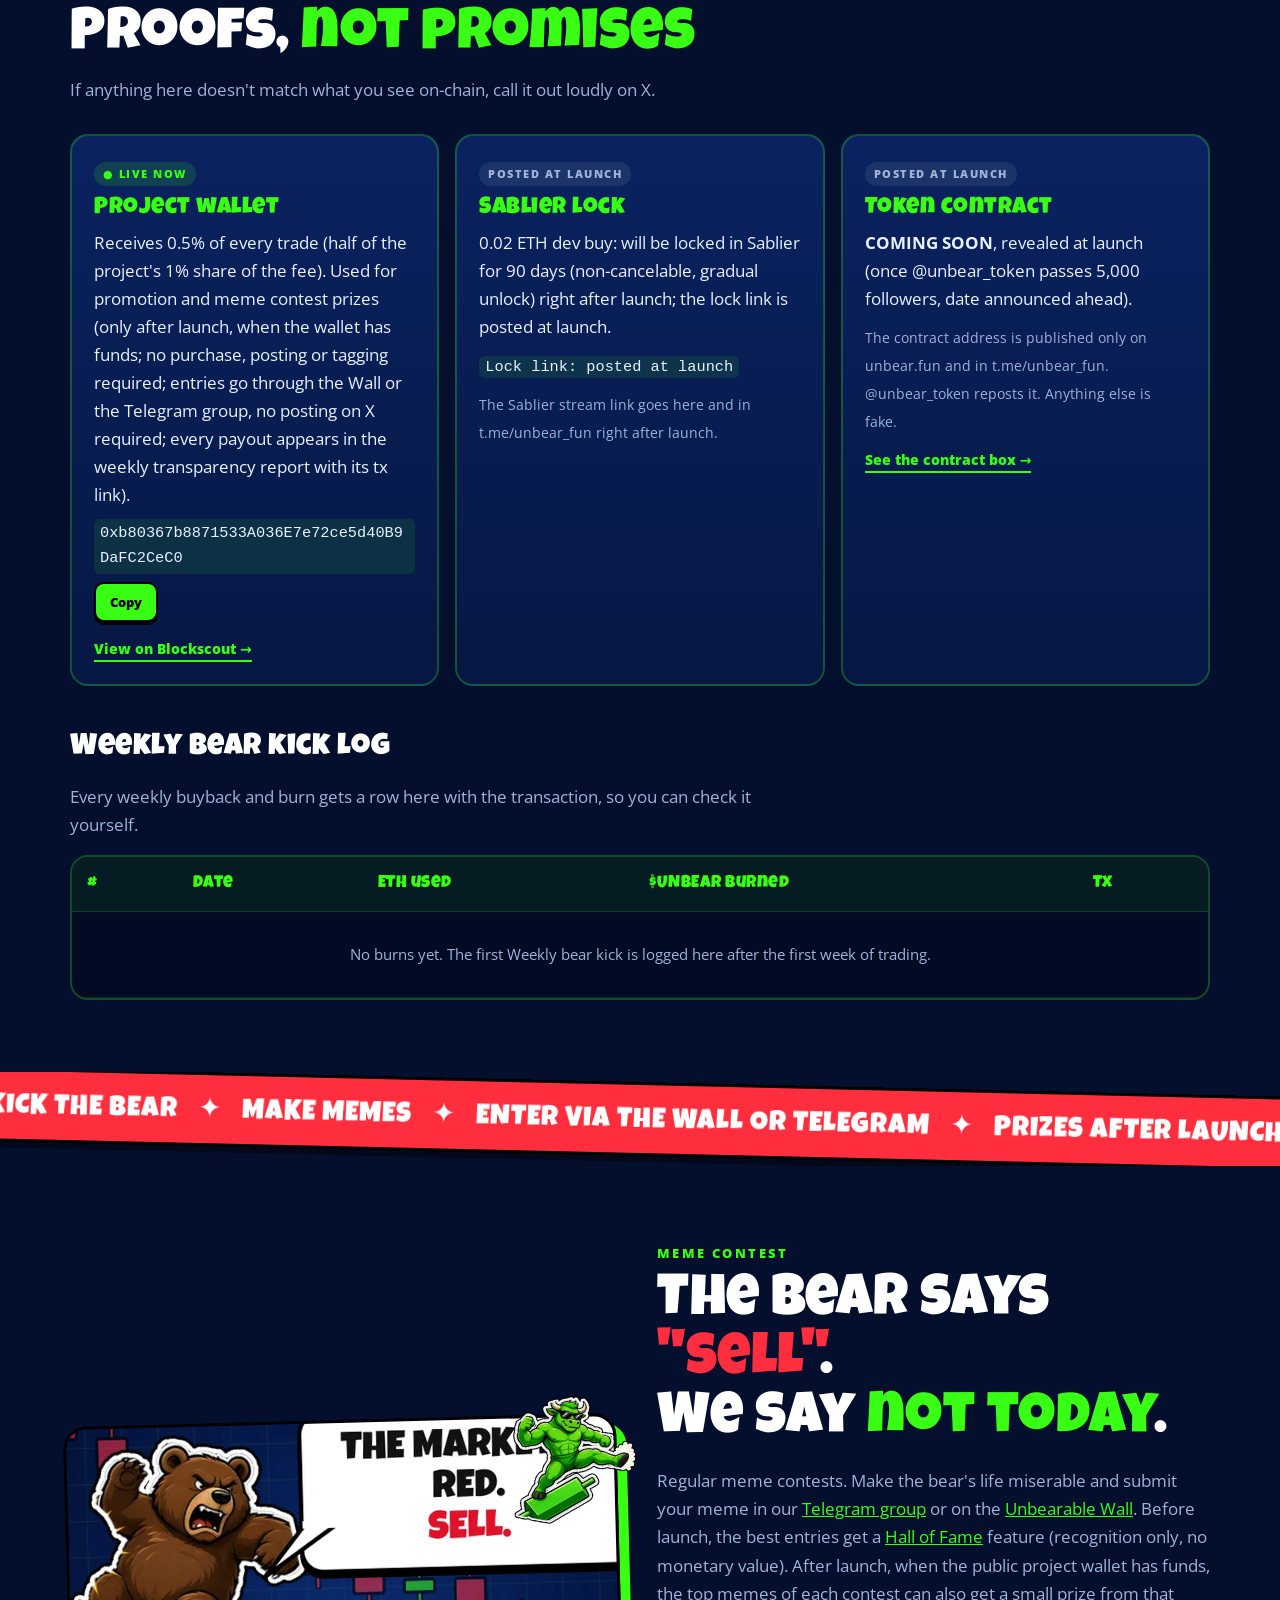
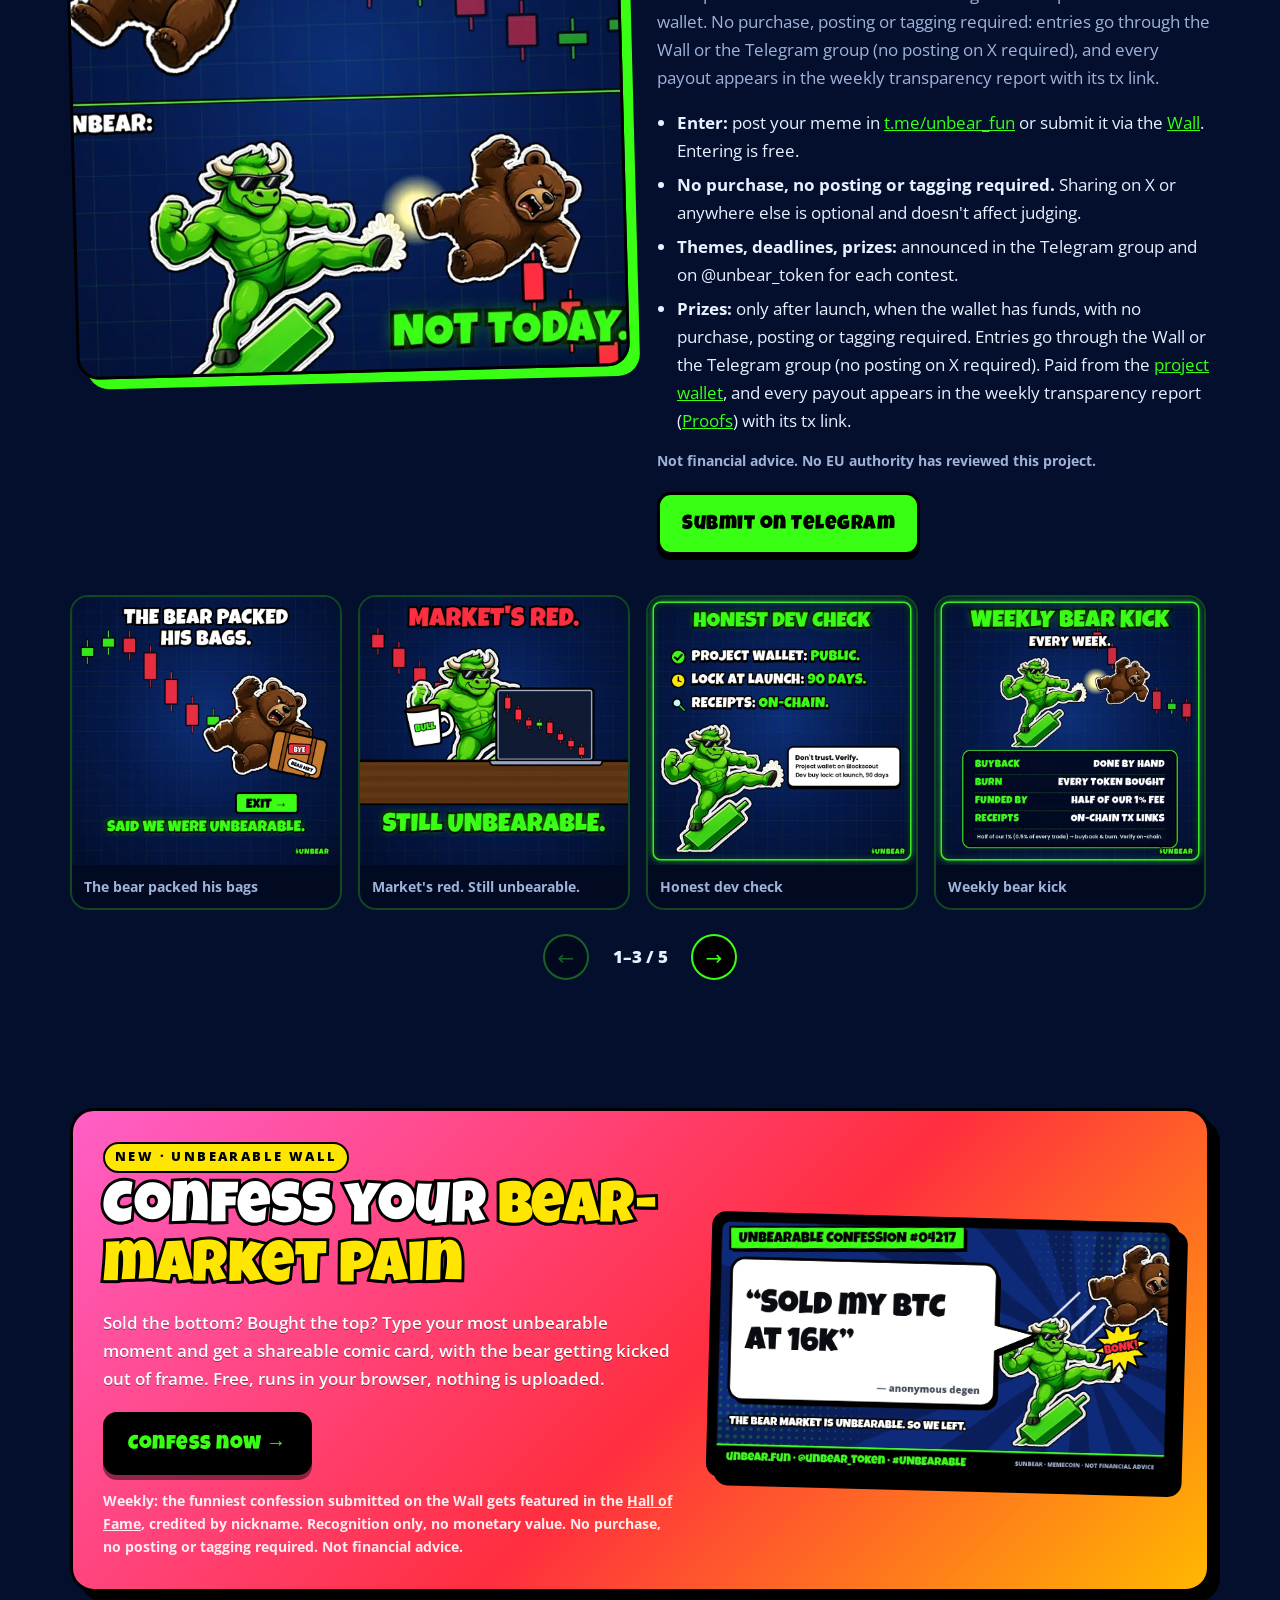
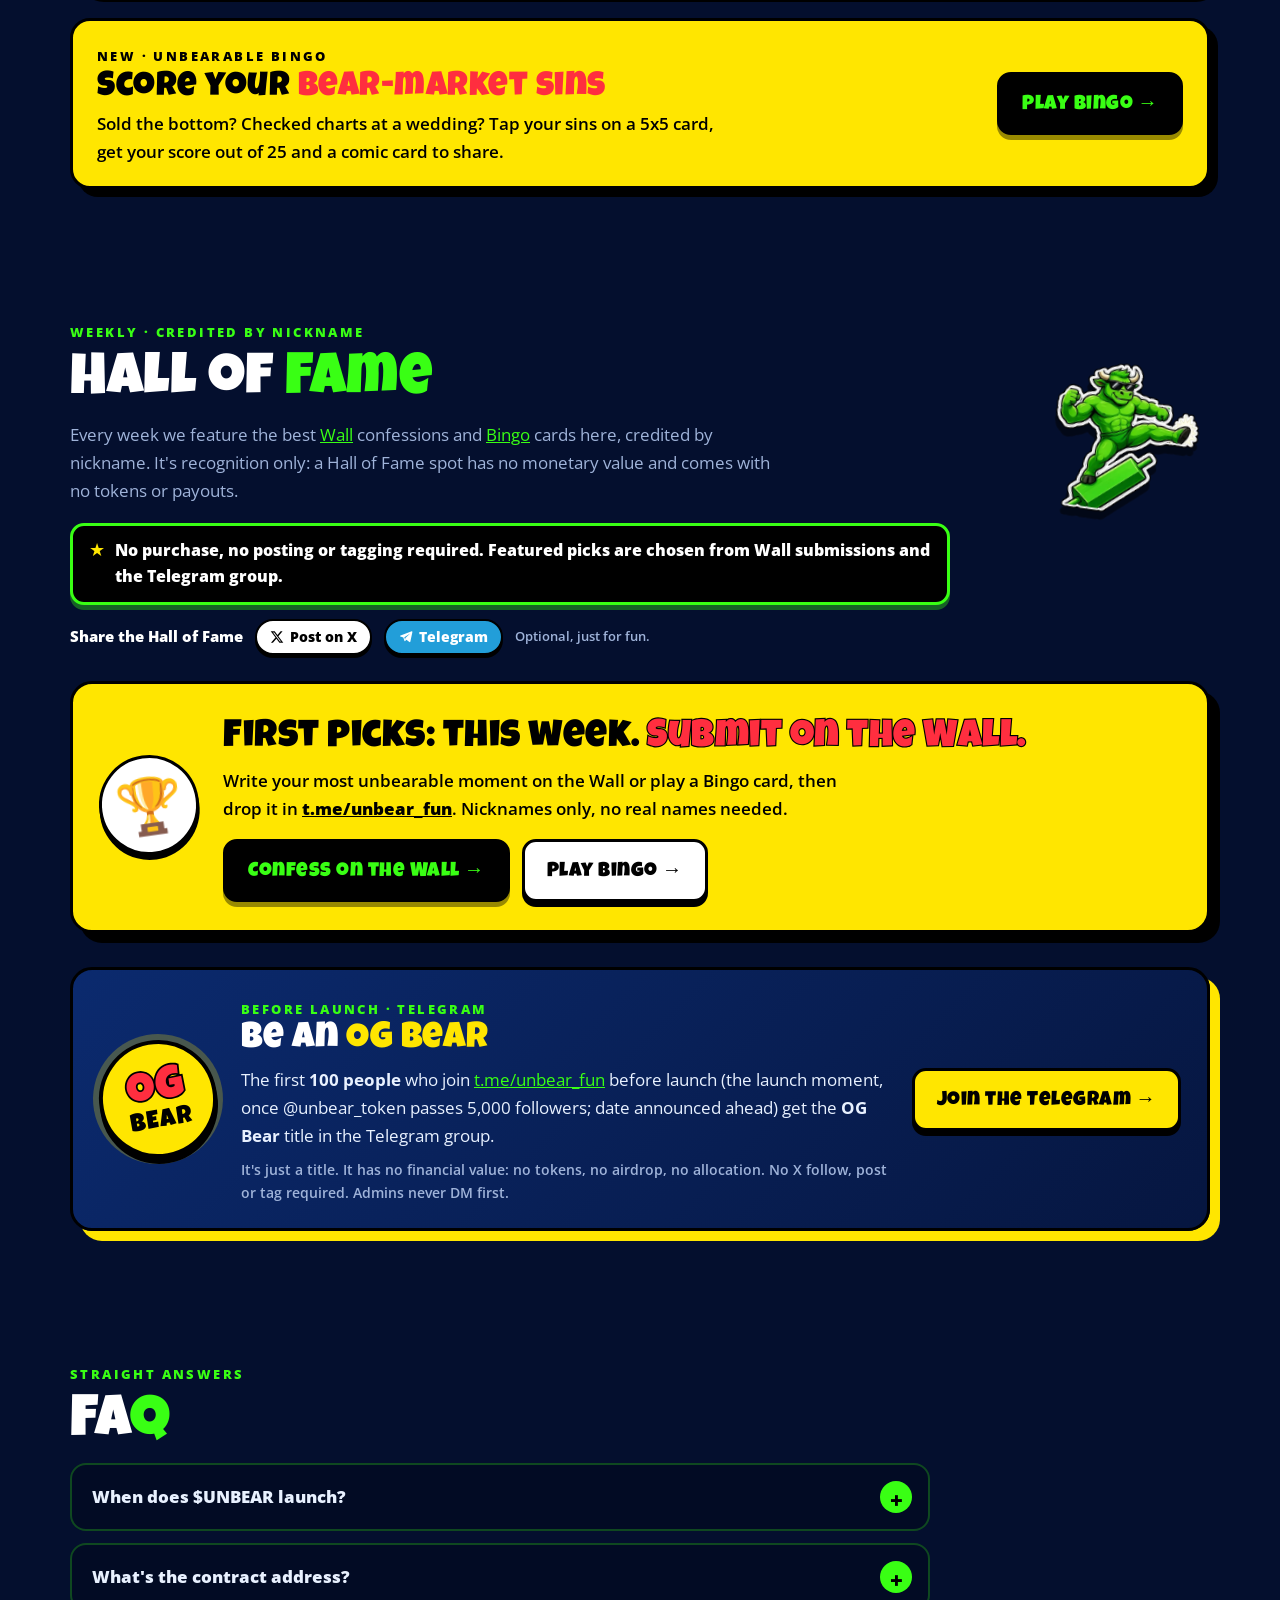
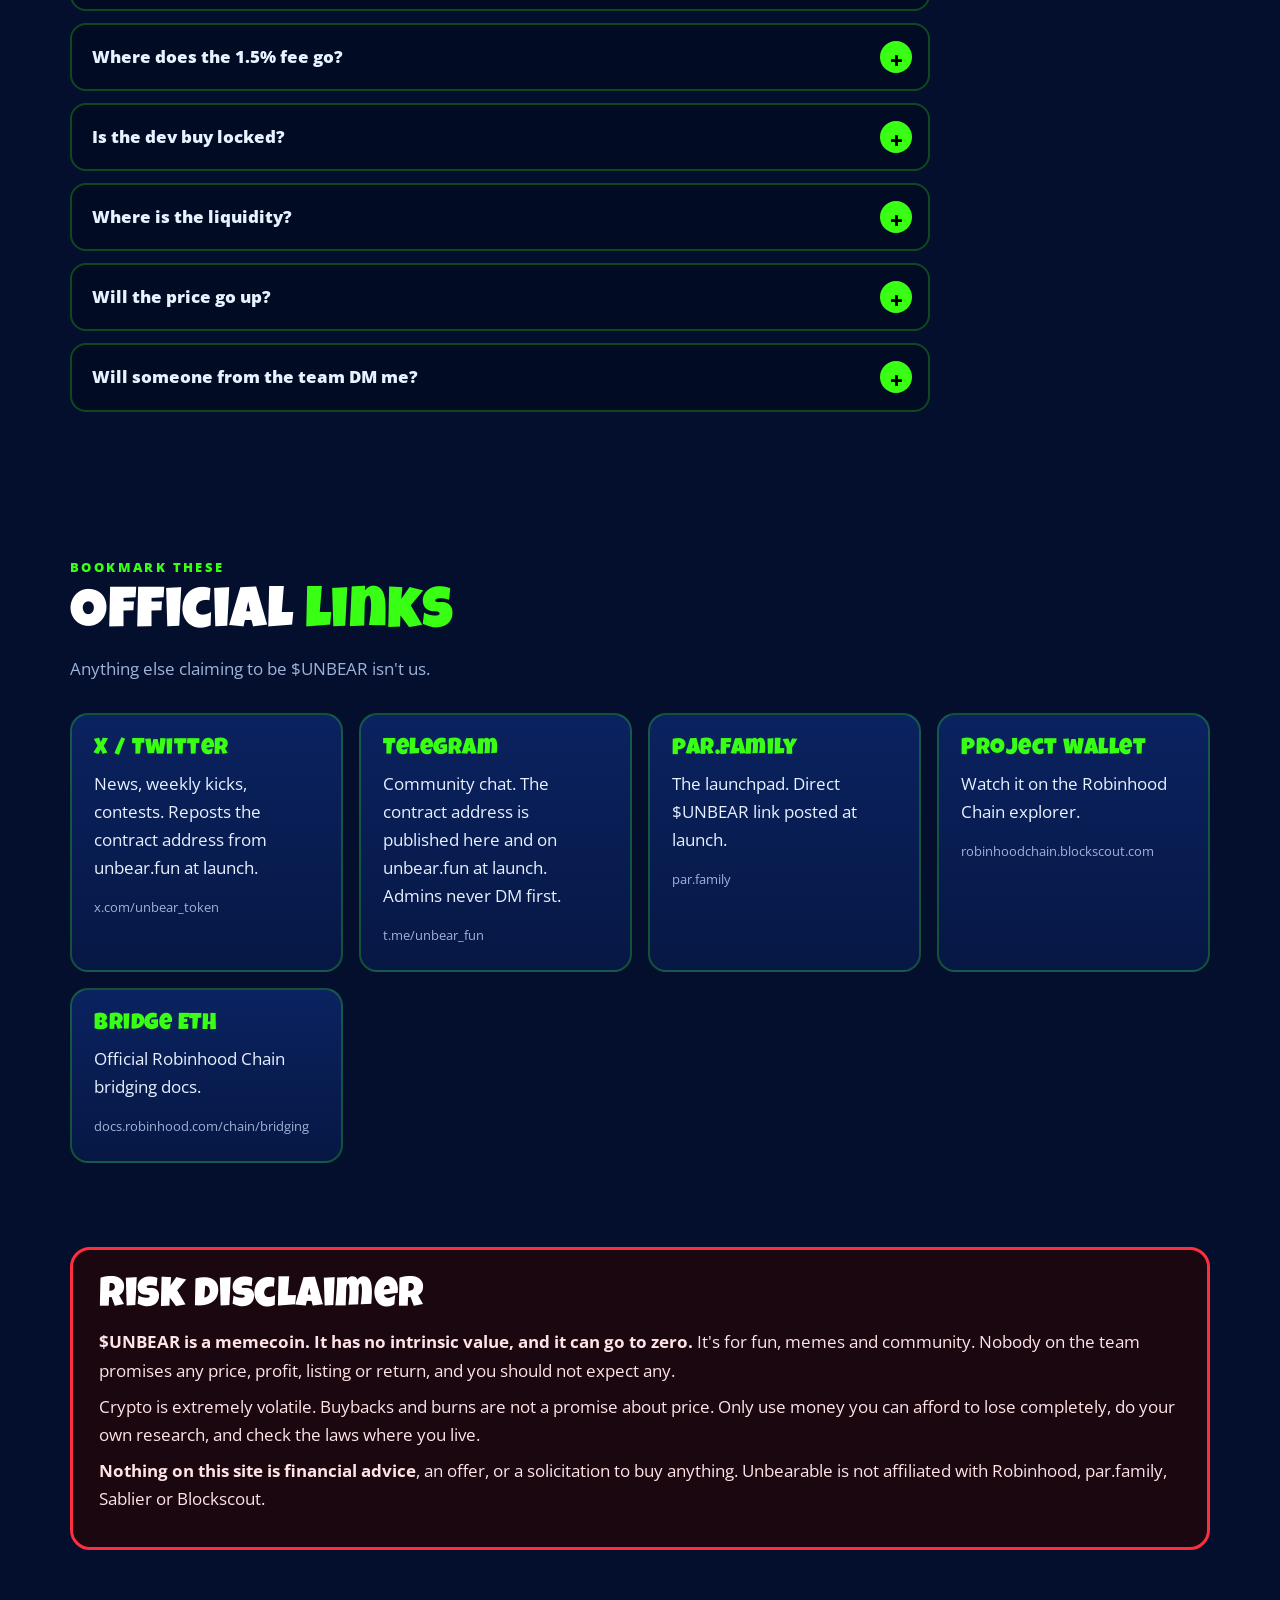
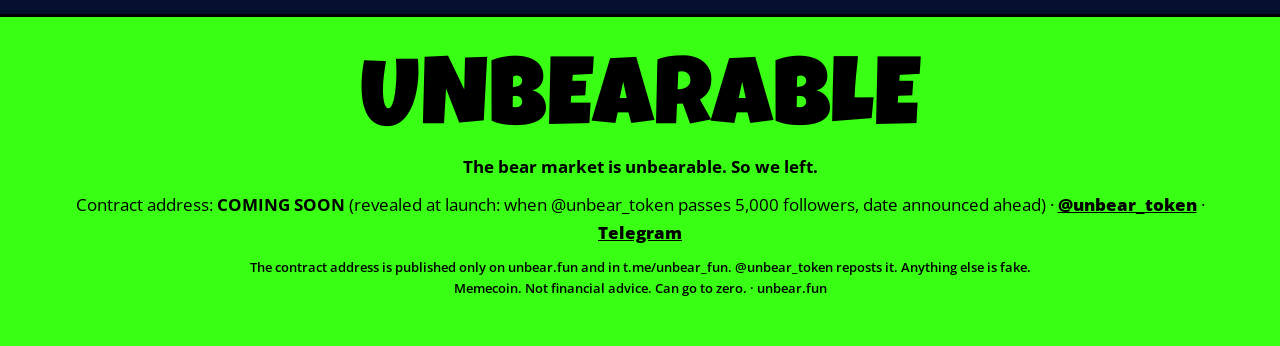
==== commit 31a2ab1f: "Launch rule 9 Oct 2026: fixed 20 Oct launch cancelled; launch once @unbear_token passes 5,000 follow" ====
--- a/index.html
+++ b/index.html
@@ -4,7 +4,7 @@
 <meta charset="utf-8">
 <meta name="viewport" content="width=device-width, initial-scale=1, viewport-fit=cover">
 <title>Unbearable ($UNBEAR) | Honest anti-bear memecoin</title>
-<meta name="description" content="Unbearable ($UNBEAR) is an honest anti-bear memecoin launching 20 October 2026 on par.family on Robinhood Chain. Public wallet, a dev buy that will be locked in Sablier for 90 days right after launch (lock link posted at launch), weekly burn receipts. Not financial advice.">
+<meta name="description" content="Unbearable ($UNBEAR) is an honest anti-bear memecoin launching on par.family on Robinhood Chain once @unbear_token on X passes 5,000 followers (date announced in advance). Public wallet, a dev buy that will be locked in Sablier for 90 days right after launch (lock link posted at launch), weekly burn receipts. Not financial advice.">
 <meta name="theme-color" content="#040f2e">
 <meta name="robots" content="index, follow">
 <link rel="canonical" href="https://unbear.fun/">
@@ -12,7 +12,7 @@
 <meta property="og:site_name" content="Unbearable ($UNBEAR)">
 <meta property="og:url" content="https://unbear.fun/">
 <meta property="og:title" content="Unbearable ($UNBEAR)">
-<meta property="og:description" content="The bear market is unbearable. So we left. Launching Tue 20 Oct 2026, 20:00 Warsaw time, on par.family (Robinhood Chain).">
+<meta property="og:description" content="The bear market is unbearable. So we left. Launching on par.family (Robinhood Chain) once @unbear_token passes 5,000 followers. Date announced ahead.">
 <meta property="og:image" content="https://unbear.fun/og-image.jpg">
 <meta property="og:image:width" content="1200">
 <meta property="og:image:height" content="630">
@@ -20,7 +20,7 @@
 <meta name="twitter:card" content="summary_large_image">
 <meta name="twitter:site" content="@unbear_token">
 <meta name="twitter:title" content="Unbearable ($UNBEAR)">
-<meta name="twitter:description" content="The bear market is unbearable. So we left. Launching Tue 20 Oct 2026, 20:00 Warsaw time, on par.family.">
+<meta name="twitter:description" content="The bear market is unbearable. So we left. Launching on par.family once @unbear_token passes 5,000 followers. Date announced ahead.">
 <meta name="twitter:image" content="https://unbear.fun/og-image.jpg">
 <link rel="icon" href="favicon.ico" sizes="any">
 <link rel="icon" type="image/png" sizes="32x32" href="favicon-32.png">
@@ -60,8 +60,8 @@
 <a class="skip" href="#main">Skip to content</a>
 
 <div class="ticker" aria-label="Announcements">
-  <div><span>Contract address: <span data-ca-slot="text">coming soon</span></span><span>Launch Tue 20 Oct 2026 · 20:00 Warsaw time</span><span>Contract only on unbear.fun + in t.me/unbear_fun. @unbear_token reposts it. Anything else is fake.</span><span>1.5% total fee · 1% to $UNBEAR · 0.5% of every trade to the weekly burn</span><span>Not financial advice</span></div>
-  <div aria-hidden="true"><span>Contract address: <span data-ca-slot="text">coming soon</span></span><span>Launch Tue 20 Oct 2026 · 20:00 Warsaw time</span><span>Contract only on unbear.fun + in t.me/unbear_fun. @unbear_token reposts it. Anything else is fake.</span><span>1.5% total fee · 1% to $UNBEAR · 0.5% of every trade to the weekly burn</span><span>Not financial advice</span></div>
+  <div><span>Contract address: <span data-ca-slot="text">coming soon</span></span><span>Launch at 5,000 followers on X · date announced ahead</span><span>Contract only on unbear.fun + in t.me/unbear_fun. @unbear_token reposts it. Anything else is fake.</span><span>1.5% total fee · 1% to $UNBEAR · 0.5% of every trade to the weekly burn</span><span>Not financial advice</span></div>
+  <div aria-hidden="true"><span>Contract address: <span data-ca-slot="text">coming soon</span></span><span>Launch at 5,000 followers on X · date announced ahead</span><span>Contract only on unbear.fun + in t.me/unbear_fun. @unbear_token reposts it. Anything else is fake.</span><span>1.5% total fee · 1% to $UNBEAR · 0.5% of every trade to the weekly burn</span><span>Not financial advice</span></div>
 </div>
 
 <header class="hdr"><div class="wrap">
@@ -82,10 +82,10 @@
   <a href="https://x.com/unbear_token" target="_blank" rel="noopener"><span>09</span>Follow on X</a>
   <a href="https://t.me/unbear_fun" target="_blank" rel="noopener"><span>10</span>Telegram</a>
   <img class="mbear" src="assets/bear_sticker.webp" alt="" width="420" height="399" loading="lazy">
-  <div class="mfoot">Contract address: <strong style="color:var(--neon)" data-ca-slot="short">COMING SOON</strong> · Tue 20 Oct 2026, 20:00 Warsaw time</div>
+  <div class="mfoot">Contract address: <strong style="color:var(--neon)" data-ca-slot="short">COMING SOON</strong> · launch at 5,000 followers on X</div>
 </nav>
 
-<div class="mcount" id="mcount" aria-hidden="true"><span class="lbl">🚀 Launch in</span><span class="t" id="mc-t">--d --:--:--</span><a href="#ca" tabindex="-1" data-ca-slot="mini">CA: soon</a></div>
+<div class="mcount" id="mcount" aria-hidden="true"><span class="lbl">🚀 Launch at</span><span class="t" id="mc-t">5,000 followers</span><a href="#ca" tabindex="-1" data-ca-slot="mini">CA: soon</a></div>
 
 <header class="hero" id="top"><div class="wrap hero-grid">
   <div class="copy-col">
@@ -94,11 +94,11 @@
     <p class="tagline display stroke">The bear market is unbearable. <span>So we left.</span></p>
     <p class="sub">An honest anti-bear memecoin. No roadmap to riches and no promises. Just a public project wallet, a dev buy that will be locked in Sablier for 90 days right after launch (the lock link is posted at launch), a weekly burn you can check yourself, and a lot of bear jokes.</p>
     <div class="launch">
-      <div class="when display">Launch: <b>Tue 20 Oct 2026, 20:00</b> Warsaw time</div>
-      <div class="tz">20:00 CEST (UTC+2) · 18:00 UTC · on par.family</div>
+      <div class="when display">Launch: <b>at 5,000 followers</b> on X</div>
+      <div class="tz">We launch once <a href="https://x.com/unbear_token" target="_blank" rel="noopener">@unbear_token</a> passes 5,000 followers · exact date and time announced in advance on unbear.fun, t.me/unbear_fun and @unbear_token · on par.family · no rewards for following</div>
       <div class="hero-ca" data-ca-show hidden><span class="lbl">Official contract</span><strong data-ca-slot="full"></strong></div>
       <div class="count" id="count">
-        <div><b id="cd-d">--</b><span>days</span></div><div><b id="cd-h">--</b><span>hours</span></div><div><b id="cd-m">--</b><span>min</span></div><div><b id="cd-s">--</b><span>sec</span></div>
+        <div><b>5,000</b><span>@unbear_token followers</span></div><div><b>Date</b><span>announced ahead</span></div>
       </div>
     </div>
     <div class="cta"><a class="btn btn-g" href="#buy">How to buy</a><a class="btn btn-o" href="#proofs">Check the proofs</a></div>
@@ -128,11 +128,11 @@
     <span class="lbl">Official $UNBEAR contract address</span>
     <strong class="soon display stroke" id="ca-text">Contract address: COMING SOON</strong>
     <span class="pl" lang="pl" data-ca-hide>Adres wkrótce</span>
-    <span class="note" id="ca-note"><span data-ca-hide>Revealed at launch: <strong>Tue 20 Oct 2026, 20:00 Warsaw time (CEST)</strong>. </span>The contract address is published only on unbear.fun and in t.me/unbear_fun. @unbear_token reposts it. Anything else is fake.</span>
+    <span class="note" id="ca-note"><span data-ca-hide>Revealed at launch: <strong>once @unbear_token passes 5,000 followers (date announced ahead)</strong>. </span>The contract address is published only on unbear.fun and in t.me/unbear_fun. @unbear_token reposts it. Anything else is fake.</span>
     <span class="tap" id="ca-tap">Tap to copy</span>
   </button>
   <p class="ca-links" id="ca-links" hidden></p>
-  <div class="warn scroll-trigger animate--slide-in">⚠️ <strong>Fake-address warning.</strong> Until launch (Tue 20 Oct 2026, 20:00 Warsaw time) there is <strong>no</strong> official $UNBEAR contract. The contract address is published only on unbear.fun and in t.me/unbear_fun. @unbear_token reposts it. Anything else is fake. We will never DM you first, never ask for your seed phrase, and never ask you to connect your wallet on another site.</div>
+  <div class="warn scroll-trigger animate--slide-in">⚠️ <strong>Fake-address warning.</strong> Until launch (no date is set yet: we launch once @unbear_token passes 5,000 followers, and the date is announced ahead) there is <strong>no</strong> official $UNBEAR contract. The contract address is published only on unbear.fun and in t.me/unbear_fun. @unbear_token reposts it. Anything else is fake. We will never DM you first, never ask for your seed phrase, and never ask you to connect your wallet on another site.</div>
 </div></section>
 
 <section id="how" class="hw"><div class="wrap">
@@ -140,7 +140,7 @@
     <div>
       <span class="kicker scroll-trigger animate--fade-in">The mechanics · don't trust, verify</span>
       <h2 class="display scroll-trigger animate--slide-in">How <em>$UNBEAR</em> works</h2>
-      <p class="lead scroll-trigger animate--slide-in">The whole setup in one diagram. Every box tells you how to check it yourself. The Verify links are switched off on purpose until launch, Tue 20 Oct 2026, 20:00 Warsaw time.</p>
+      <p class="lead scroll-trigger animate--slide-in">The whole setup in one diagram. Every box tells you how to check it yourself. The Verify links are switched off on purpose until launch (once @unbear_token passes 5,000 followers, date announced ahead).</p>
     </div>
   </div>
 
@@ -149,7 +149,7 @@
     <article class="hnode hn-ca scroll-trigger animate--slide-in" data-cascade>
       <span class="hn-no">1</span>
       <h3>Get the real contract</h3>
-      <p>The contract address is published <strong>only</strong> on <strong>unbear.fun</strong> and in <strong>t.me/unbear_fun</strong>. <strong>@unbear_token</strong> reposts it.<span data-ca-hide> Revealed at launch: <strong>Tue 20 Oct 2026, 20:00 Warsaw time</strong>.</span></p>
+      <p>The contract address is published <strong>only</strong> on <strong>unbear.fun</strong> and in <strong>t.me/unbear_fun</strong>. <strong>@unbear_token</strong> reposts it.<span data-ca-hide> Revealed at launch: <strong>once @unbear_token passes 5,000 followers (date announced ahead)</strong>.</span></p>
       <p class="hn-caline" data-ca-show hidden><strong data-ca-slot="full"></strong></p>
       <p class="hn-alert">Anything else is fake.</p>
       <a class="vbtn" role="link" aria-disabled="true" data-verify="contract"><span class="vk">Verify contract</span><span class="vs">Link at launch</span></a>
@@ -244,13 +244,13 @@
       <h3>Sablier lock</h3>
       <p data-sab-hide>0.02 ETH dev buy: will be locked in Sablier for 90 days (non-cancelable, gradual unlock) right after launch; the lock link is posted at launch.</p>
       <p data-sab-show hidden>0.02 ETH dev buy, locked in Sablier for 90 days (non-cancelable, gradual unlock).</p>
-      <p><span class="mono nb" data-sab-hide>Lock link: posted at launch on 20 Oct</span><span data-sab-show hidden><a class="sab-link" data-sab-link target="_blank" rel="noopener">View the Sablier lock ↗</a></span></p>
+      <p><span class="mono nb" data-sab-hide>Lock link: posted at launch</span><span data-sab-show hidden><a class="sab-link" data-sab-link target="_blank" rel="noopener">View the Sablier lock ↗</a></span></p>
       <small data-sab-hide>The Sablier stream link goes here and in t.me/unbear_fun right after launch.</small>
     </div>
     <div class="card lift scroll-trigger animate--slide-in" data-cascade>
       <span class="tag" data-ca-hide>Posted at launch</span><span class="tag live" data-ca-show hidden>Live now</span>
       <h3>Token contract</h3>
-      <p data-ca-hide><strong>COMING SOON</strong>, revealed Tue 20 Oct 2026, 20:00 Warsaw time.</p>
+      <p data-ca-hide><strong>COMING SOON</strong>, revealed at launch (once @unbear_token passes 5,000 followers, date announced ahead).</p>
       <p data-ca-show hidden><strong data-ca-slot="full"></strong></p>
       <p><small>The contract address is published only on unbear.fun and in t.me/unbear_fun. @unbear_token reposts it. Anything else is fake.</small></p>
       <a class="verify" href="#ca">See the contract box →</a>
@@ -341,7 +341,7 @@
     <div class="og-body">
       <span class="kicker">Before launch · Telegram</span>
       <h3 class="display">Be an <em>OG Bear</em></h3>
-      <p id="og-text">The first <strong>100 people</strong> who join <a href="https://t.me/unbear_fun" target="_blank" rel="noopener">t.me/unbear_fun</a> before launch (<strong>Tue 20 Oct 2026, 20:00 Warsaw time</strong>) get the <strong>OG Bear</strong> title in the Telegram group.</p>
+      <p id="og-text">The first <strong>100 people</strong> who join <a href="https://t.me/unbear_fun" target="_blank" rel="noopener">t.me/unbear_fun</a> before launch (the launch moment, once @unbear_token passes 5,000 followers; date announced ahead) get the <strong>OG Bear</strong> title in the Telegram group.</p>
       <p class="og-fine">It's just a title. It has no financial value: no tokens, no airdrop, no allocation. No X follow, post or tag required. Admins never DM first.</p>
     </div>
     <a class="btn og-btn" id="og-btn" href="https://t.me/unbear_fun" target="_blank" rel="noopener">Join the Telegram →</a>
@@ -351,8 +351,8 @@
   <span class="kicker scroll-trigger animate--fade-in">Straight answers</span>
   <h2 class="display scroll-trigger animate--slide-in">FA<em>Q</em></h2>
   <div class="faq">
-    <details class="scroll-trigger animate--slide-in" data-cascade><summary>When does $UNBEAR launch?</summary><div class="a">Tuesday 20 October 2026 at 20:00 Warsaw time (CEST, UTC+2), which is 18:00 UTC, on par.family on Robinhood Chain.</div></details>
-    <details class="scroll-trigger animate--slide-in" data-cascade><summary>What's the contract address?</summary><div class="a"><span data-ca-hide>It isn't public yet: it is revealed Tue 20 Oct 2026, 20:00 Warsaw time. </span><span data-ca-show hidden>The official address is <strong data-ca-slot="full"></strong> </span>The contract address is published only on unbear.fun and in t.me/unbear_fun. @unbear_token reposts it. Anything else is fake.</div></details>
+    <details class="scroll-trigger animate--slide-in" data-cascade><summary>When does $UNBEAR launch?</summary><div class="a">There is no fixed date any more. The earlier fixed launch date is cancelled: $UNBEAR launches on par.family on Robinhood Chain once <a href="https://x.com/unbear_token" target="_blank" rel="noopener">@unbear_token</a> on X passes 5,000 followers. We think that's a good change: we believe in this token, and a real crowd beats a clock. The exact date and time will be announced in advance on unbear.fun, in t.me/unbear_fun and on @unbear_token. There are no rewards for following. Memecoin, not financial advice.</div></details>
+    <details class="scroll-trigger animate--slide-in" data-cascade><summary>What's the contract address?</summary><div class="a"><span data-ca-hide>It isn't public yet: it is revealed at launch, once @unbear_token passes 5,000 followers (date announced ahead). </span><span data-ca-show hidden>The official address is <strong data-ca-slot="full"></strong> </span>The contract address is published only on unbear.fun and in t.me/unbear_fun. @unbear_token reposts it. Anything else is fake.</div></details>
     <details class="scroll-trigger animate--slide-in" data-cascade><summary>Where does the 1.5% fee go?</summary><div class="a">The 1.5% total fee on each trade is the par.family base fee of 1% (half to the par.family protocol, half to the creator) plus a 0.5% creator tax that is set at launch and can't be changed. So 0.5% goes to the par.family protocol and 1% goes to $UNBEAR. That 1% is split 50/50: 0.5% of every trade funds the Weekly bear kick (a manual buyback and burn every week, logged with tx links above), and 0.5% goes to the public project wallet for promotion and meme contest prizes (only after launch, when the wallet has funds; no purchase, posting or tagging required; entries go through the Wall or the Telegram group, no posting on X required; every payout appears in the weekly transparency report with its tx link).</div></details>
     <details class="scroll-trigger animate--slide-in" data-cascade><summary>Is the dev buy locked?</summary><div class="a"><span data-sab-hide>It will be, at launch: the dev buy is 0.02 ETH (≈14.3M tokens, ~1.43% of the 1B supply after the 1.5% fee), and the tokens will be locked in Sablier for 90 days (non-cancelable, gradual unlock) right after launch; the lock link is posted at launch.</span><span data-sab-show hidden>Yes. The dev buy is 0.02 ETH (≈14.3M tokens, ~1.43% of the 1B supply after the 1.5% fee), and the tokens are locked in Sablier for 90 days (non-cancelable, gradual unlock). <a class="sab-link" data-sab-link target="_blank" rel="noopener">View the Sablier lock ↗</a></span> The supply is fixed at 1,000,000,000 with no creator allocation and no mint.</div></details>
     <details class="scroll-trigger animate--slide-in" data-cascade><summary>Where is the liquidity?</summary><div class="a">All liquidity sits in one Uniswap v4 ETH pool on par.family, locked permanently by par.family. There are no other pairs.</div></details>
@@ -387,7 +387,7 @@
 <footer><div class="wrap">
   <div class="big display">UNBEARABLE</div>
   <div style="font-weight:700">The bear market is unbearable. So we left.</div>
-  <div style="margin-top:10px">Contract address: <strong data-ca-slot="full">COMING SOON</strong> <span data-ca-hide>(Tue 20 Oct 2026, 20:00 Warsaw time)</span><span data-ca-hide> · </span><a href="https://x.com/unbear_token" target="_blank" rel="noopener">@unbear_token</a> · <a href="https://t.me/unbear_fun" target="_blank" rel="noopener">Telegram</a></div>
+  <div style="margin-top:10px">Contract address: <strong data-ca-slot="full">COMING SOON</strong> <span data-ca-hide>(revealed at launch: when @unbear_token passes 5,000 followers, date announced ahead)</span><span data-ca-hide> · </span><a href="https://x.com/unbear_token" target="_blank" rel="noopener">@unbear_token</a> · <a href="https://t.me/unbear_fun" target="_blank" rel="noopener">Telegram</a></div>
   <div class="fine">The contract address is published only on unbear.fun and in t.me/unbear_fun. @unbear_token reposts it. Anything else is fake.<br>Memecoin. Not financial advice. Can go to zero. · unbear.fun</div>
 </div></footer>
 
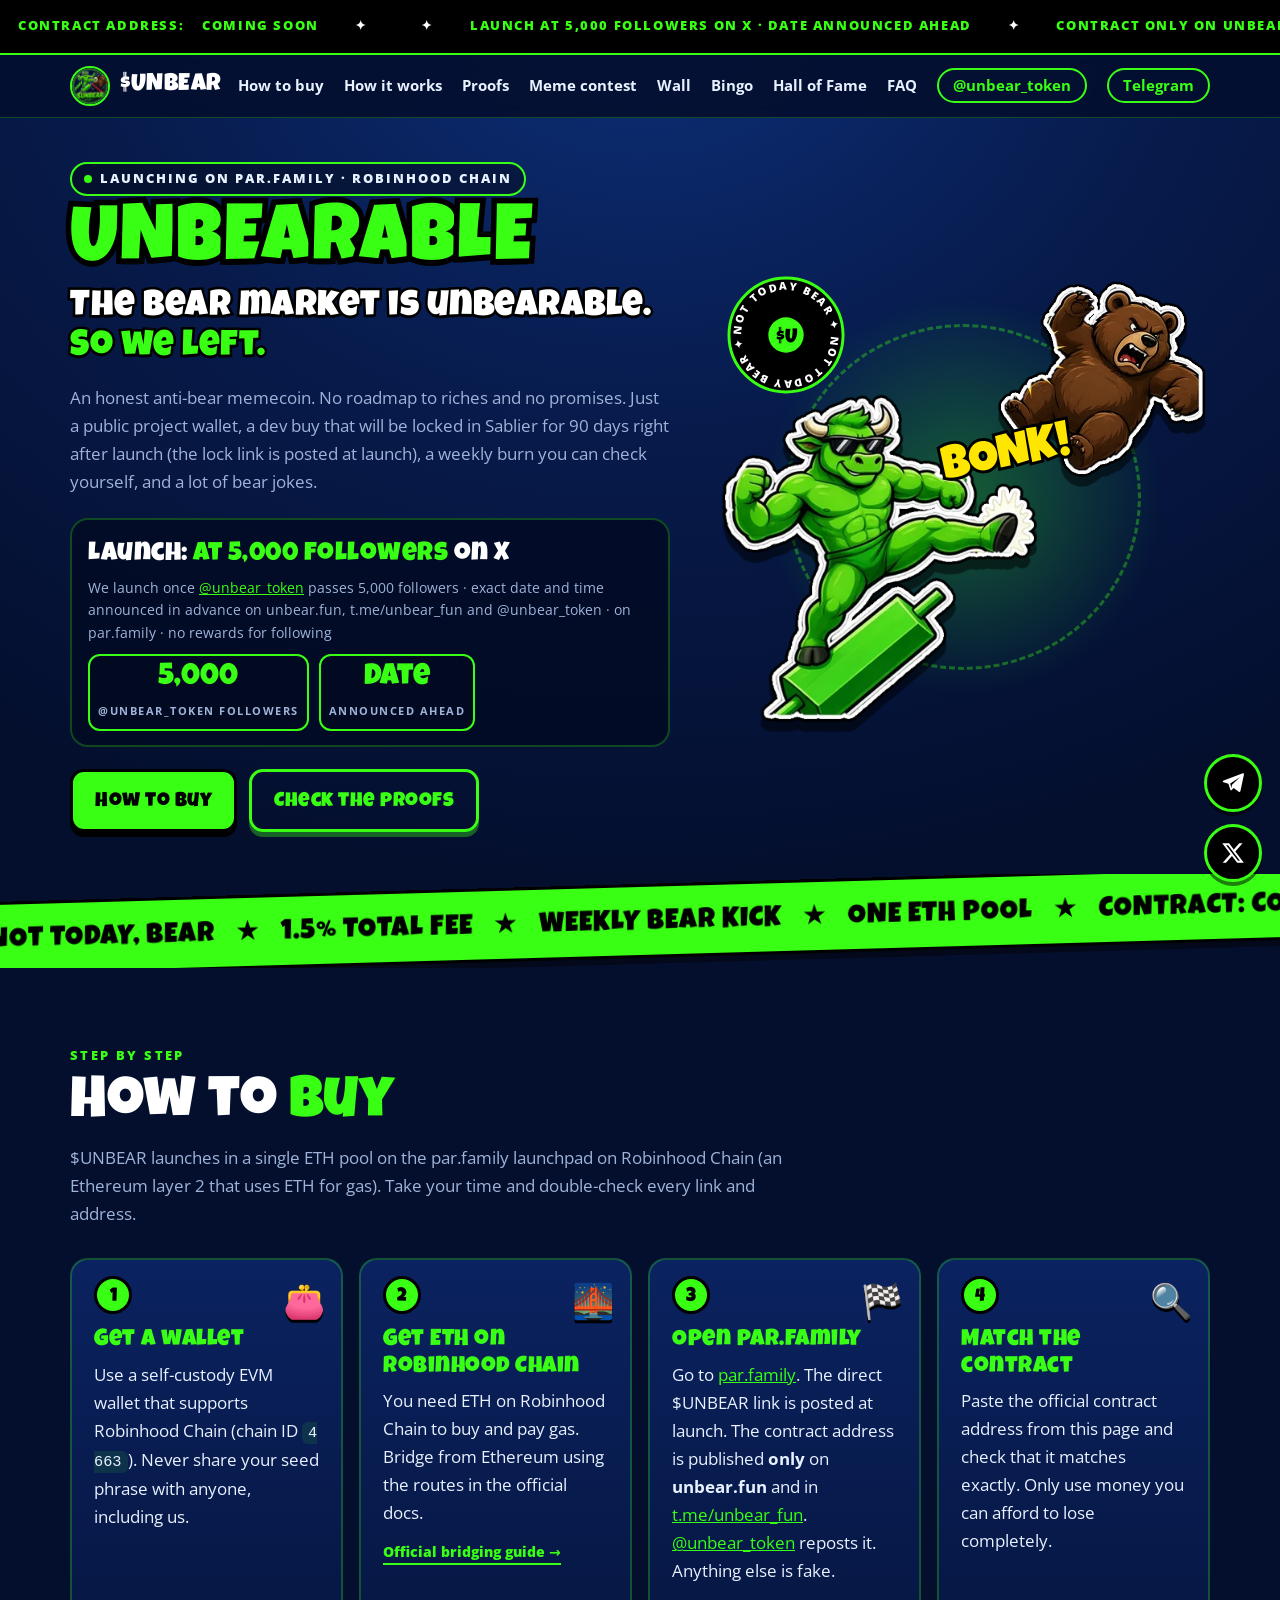
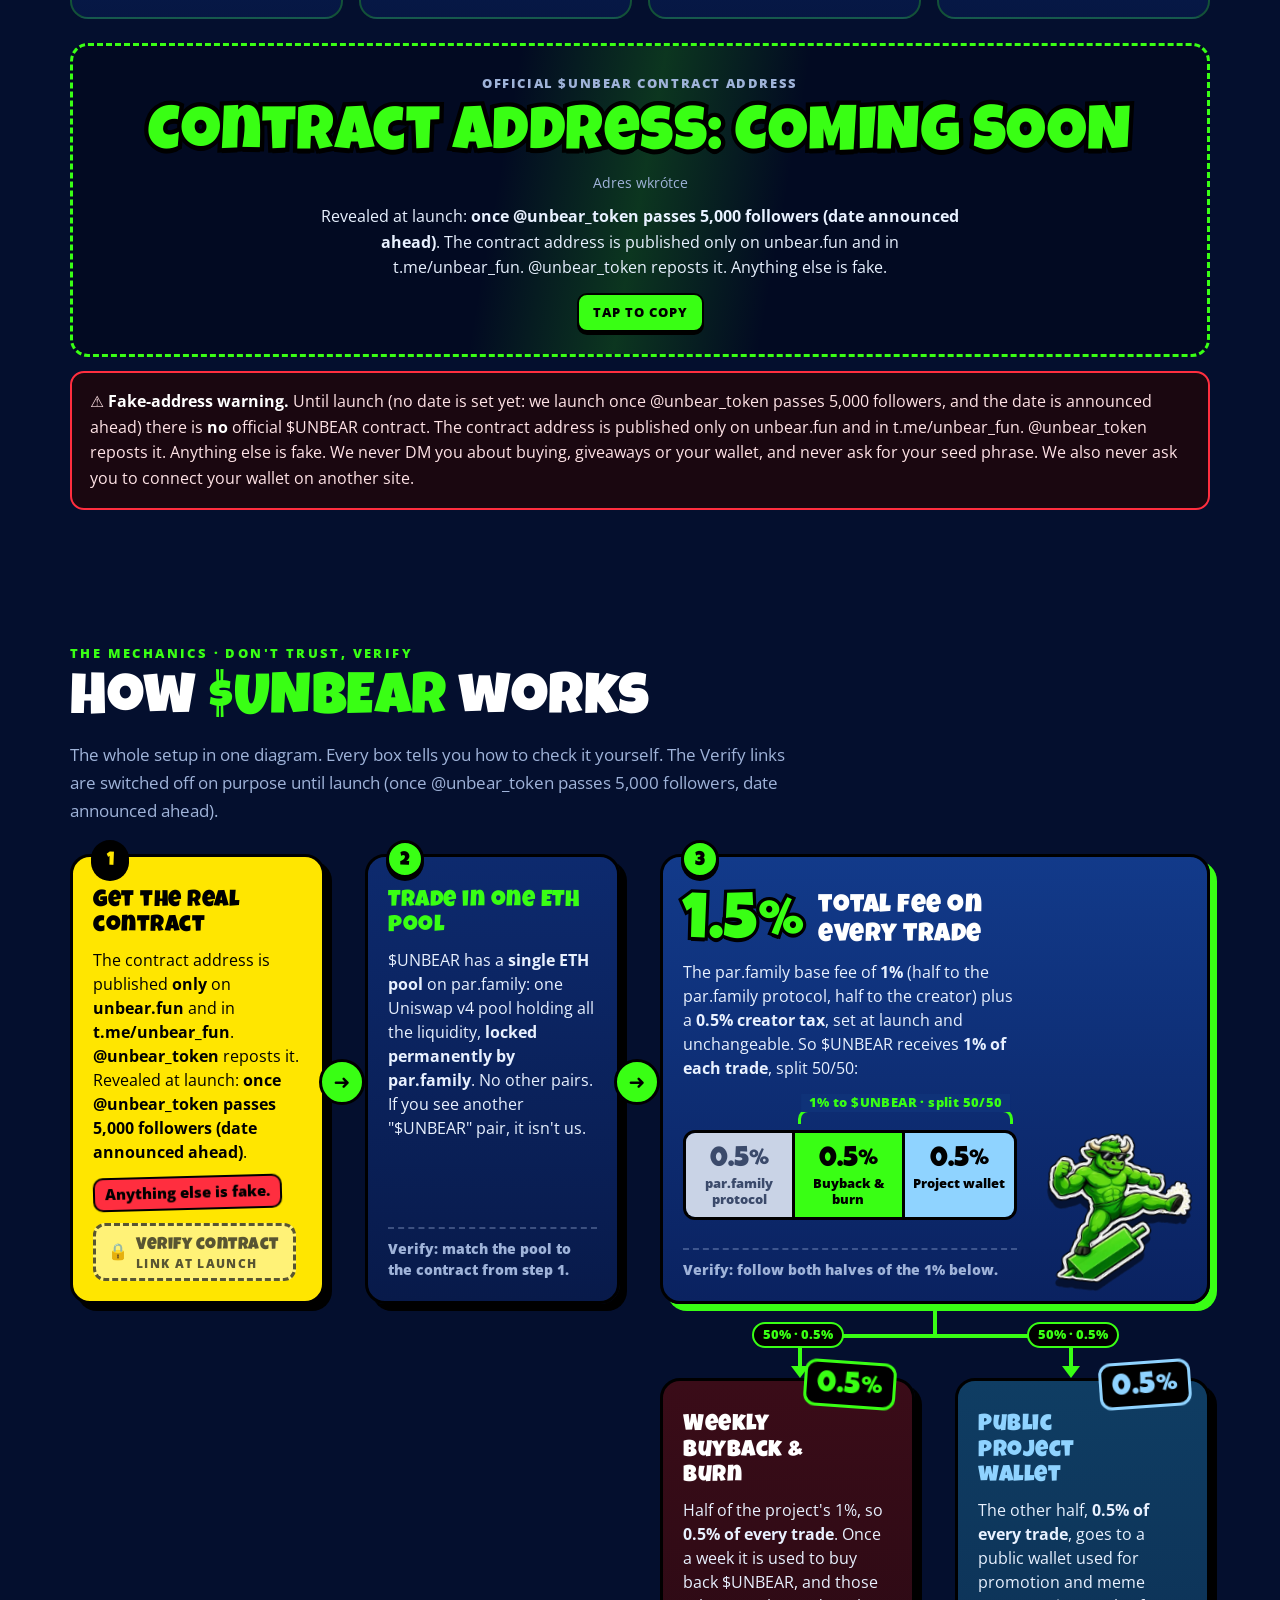
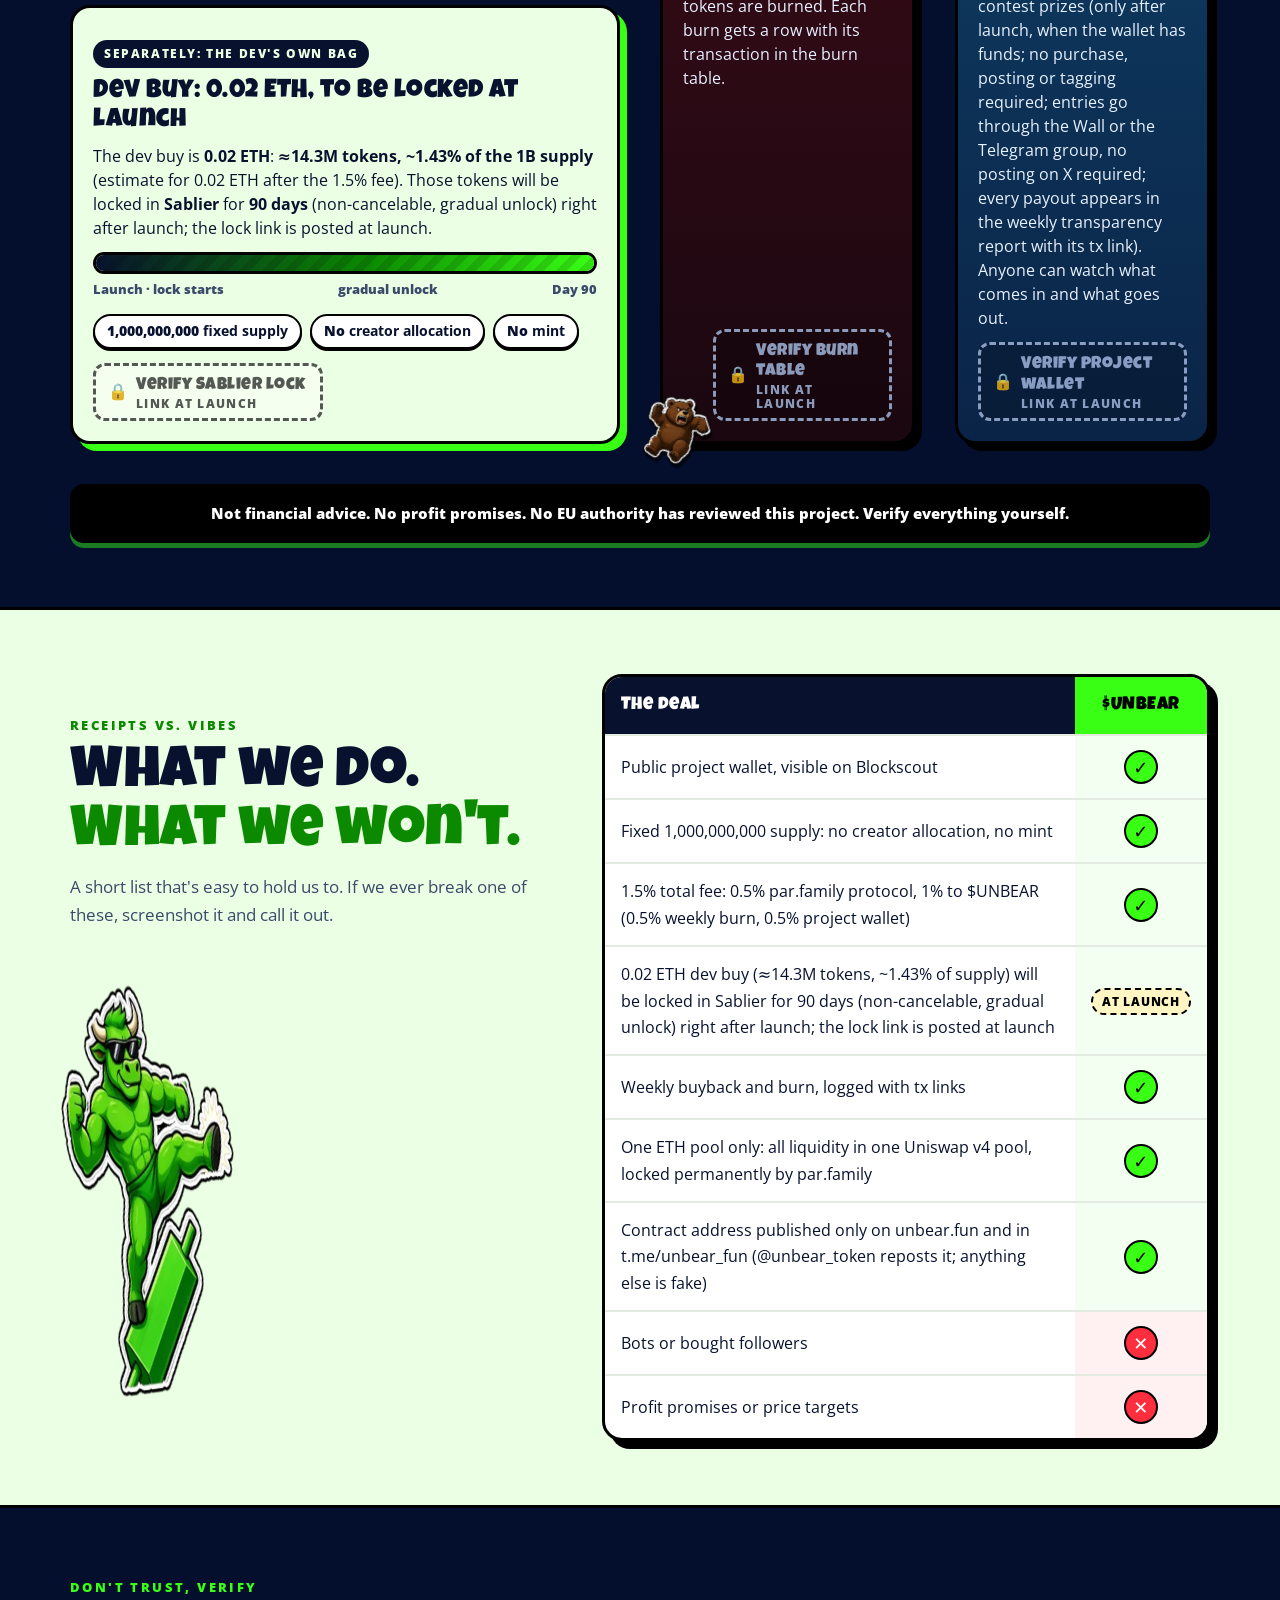
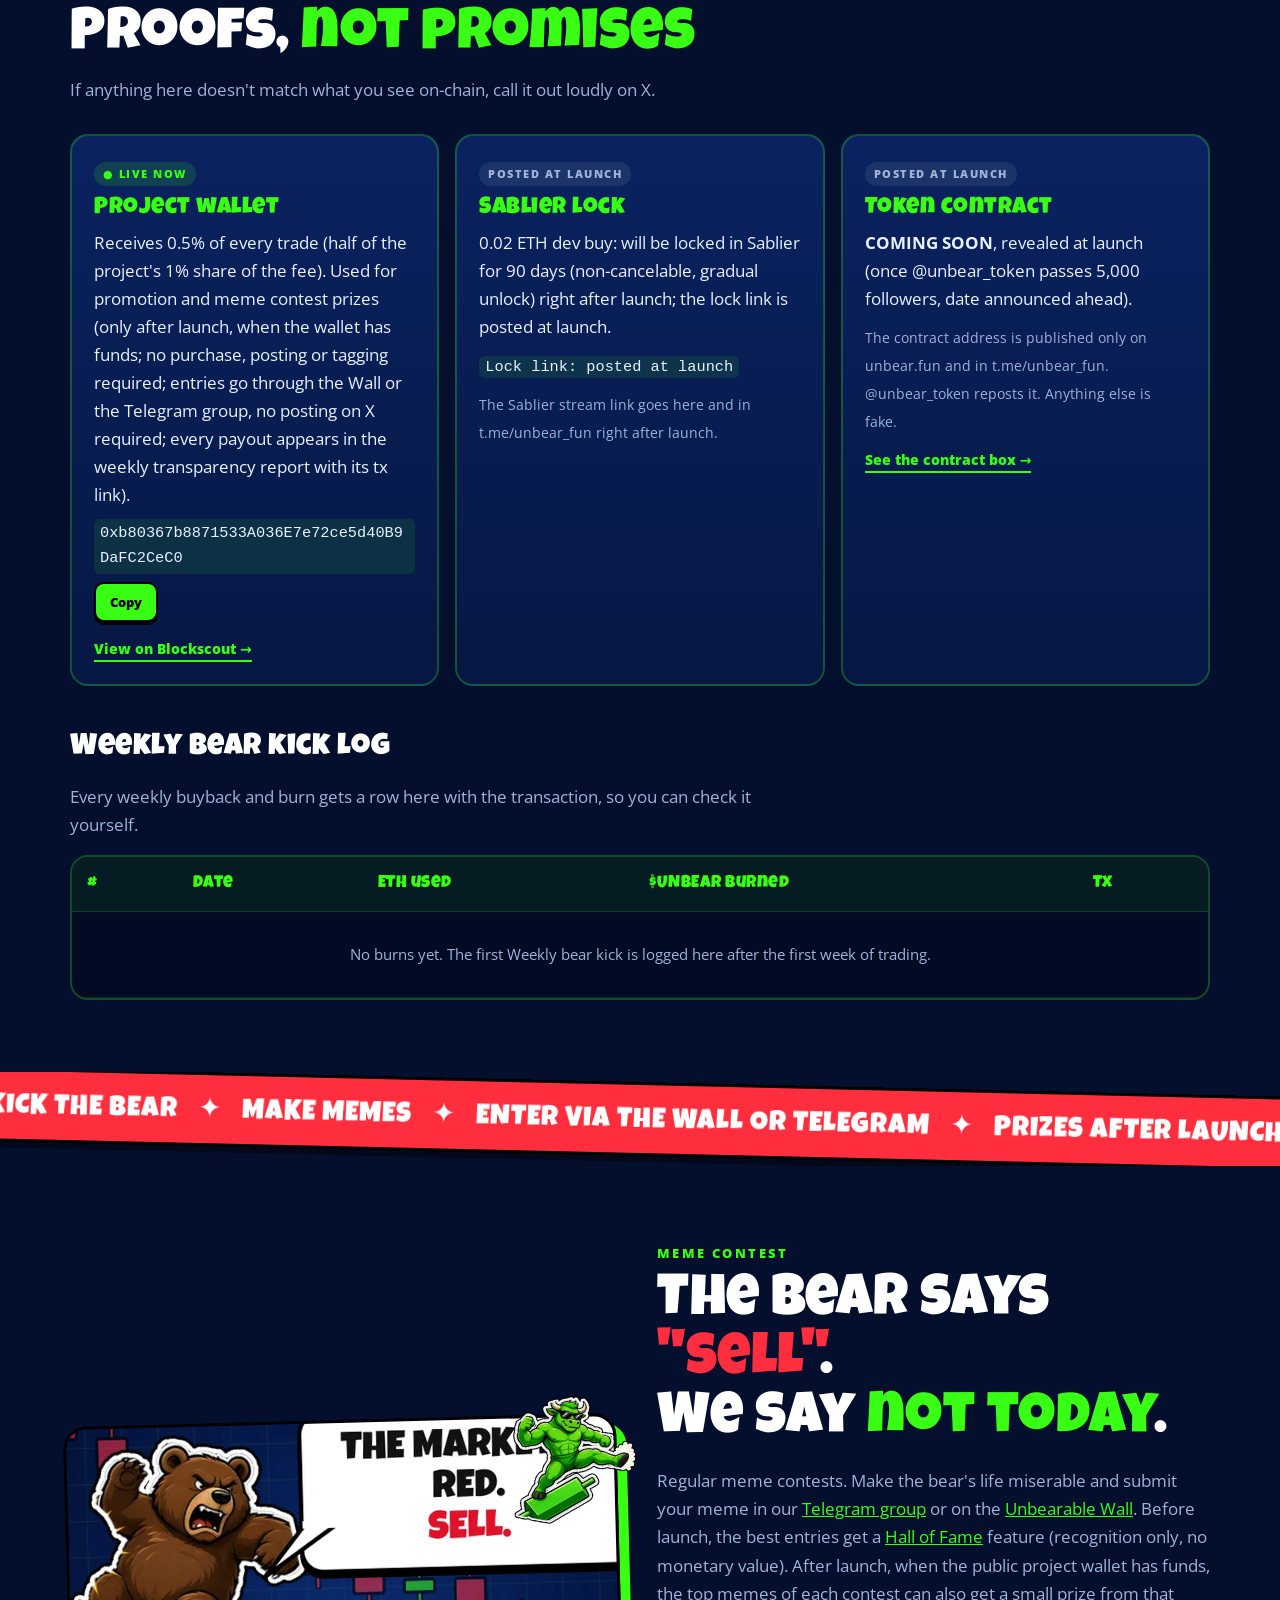
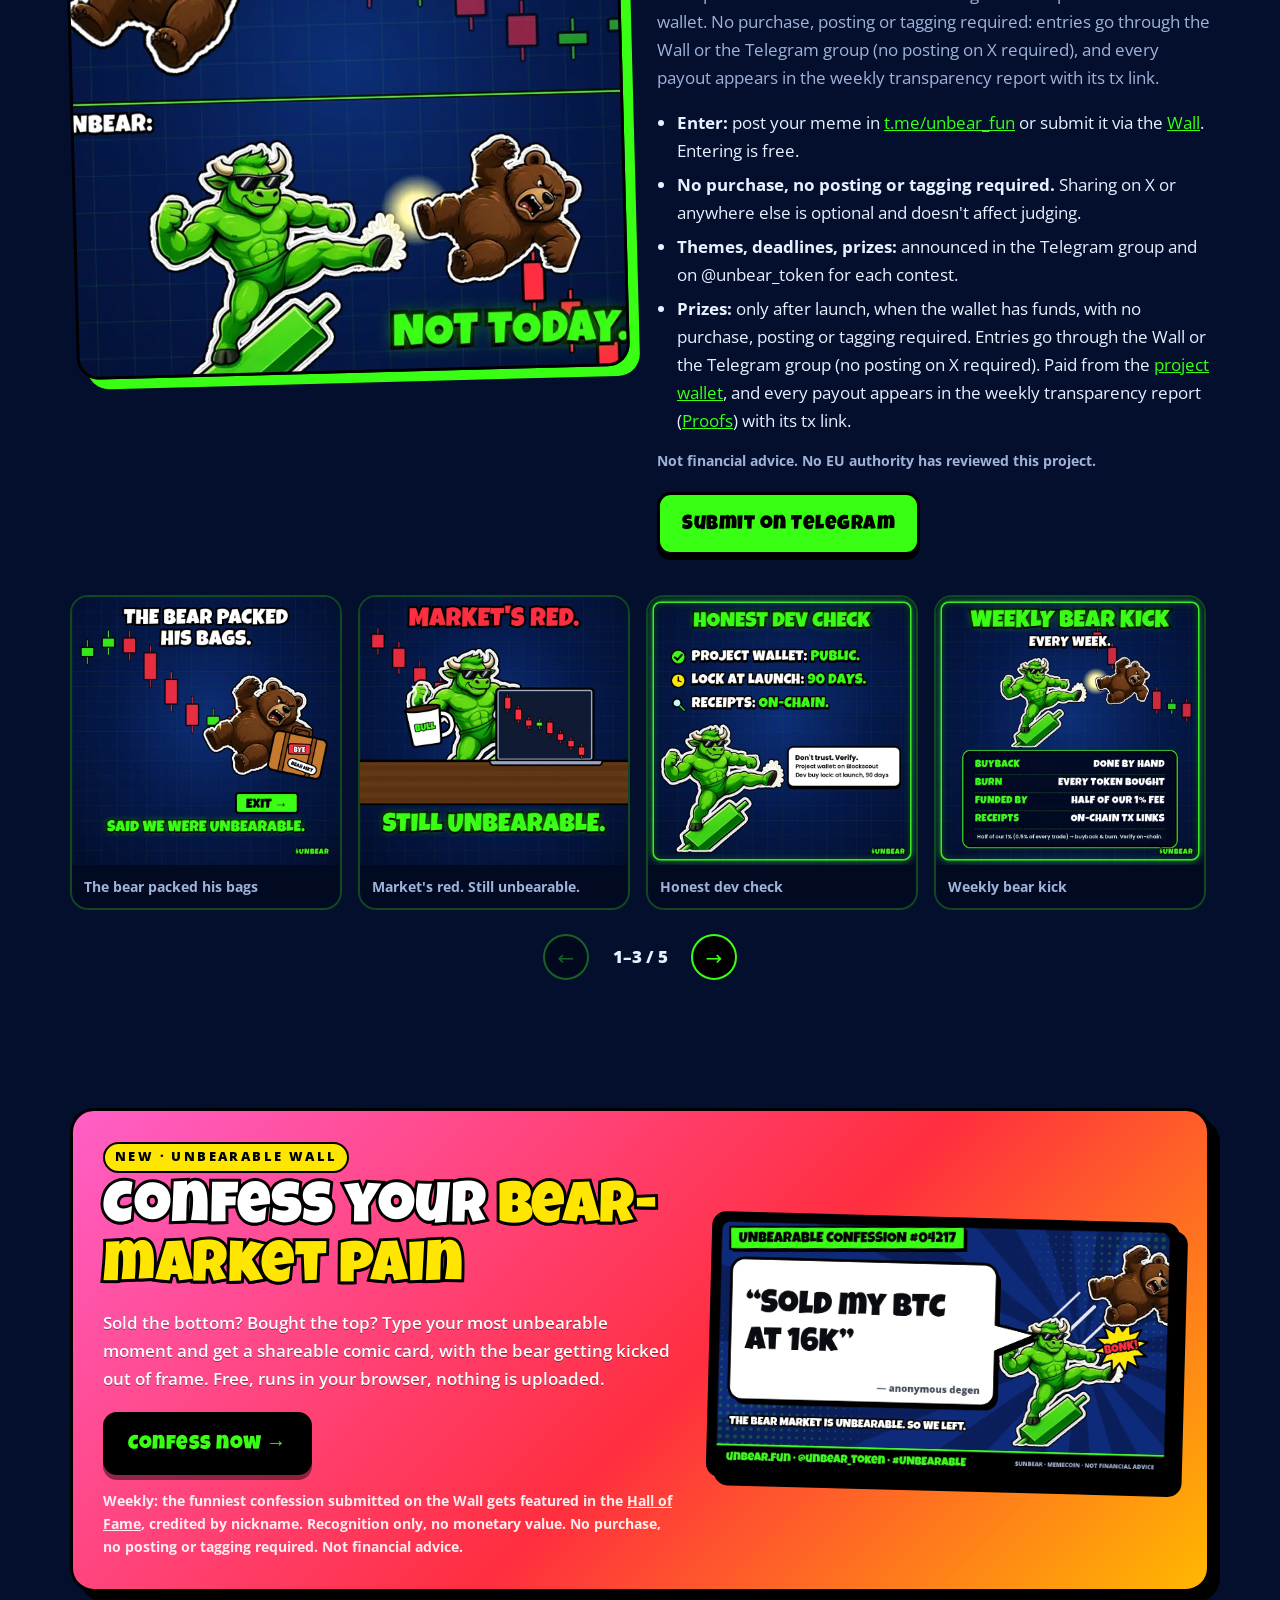
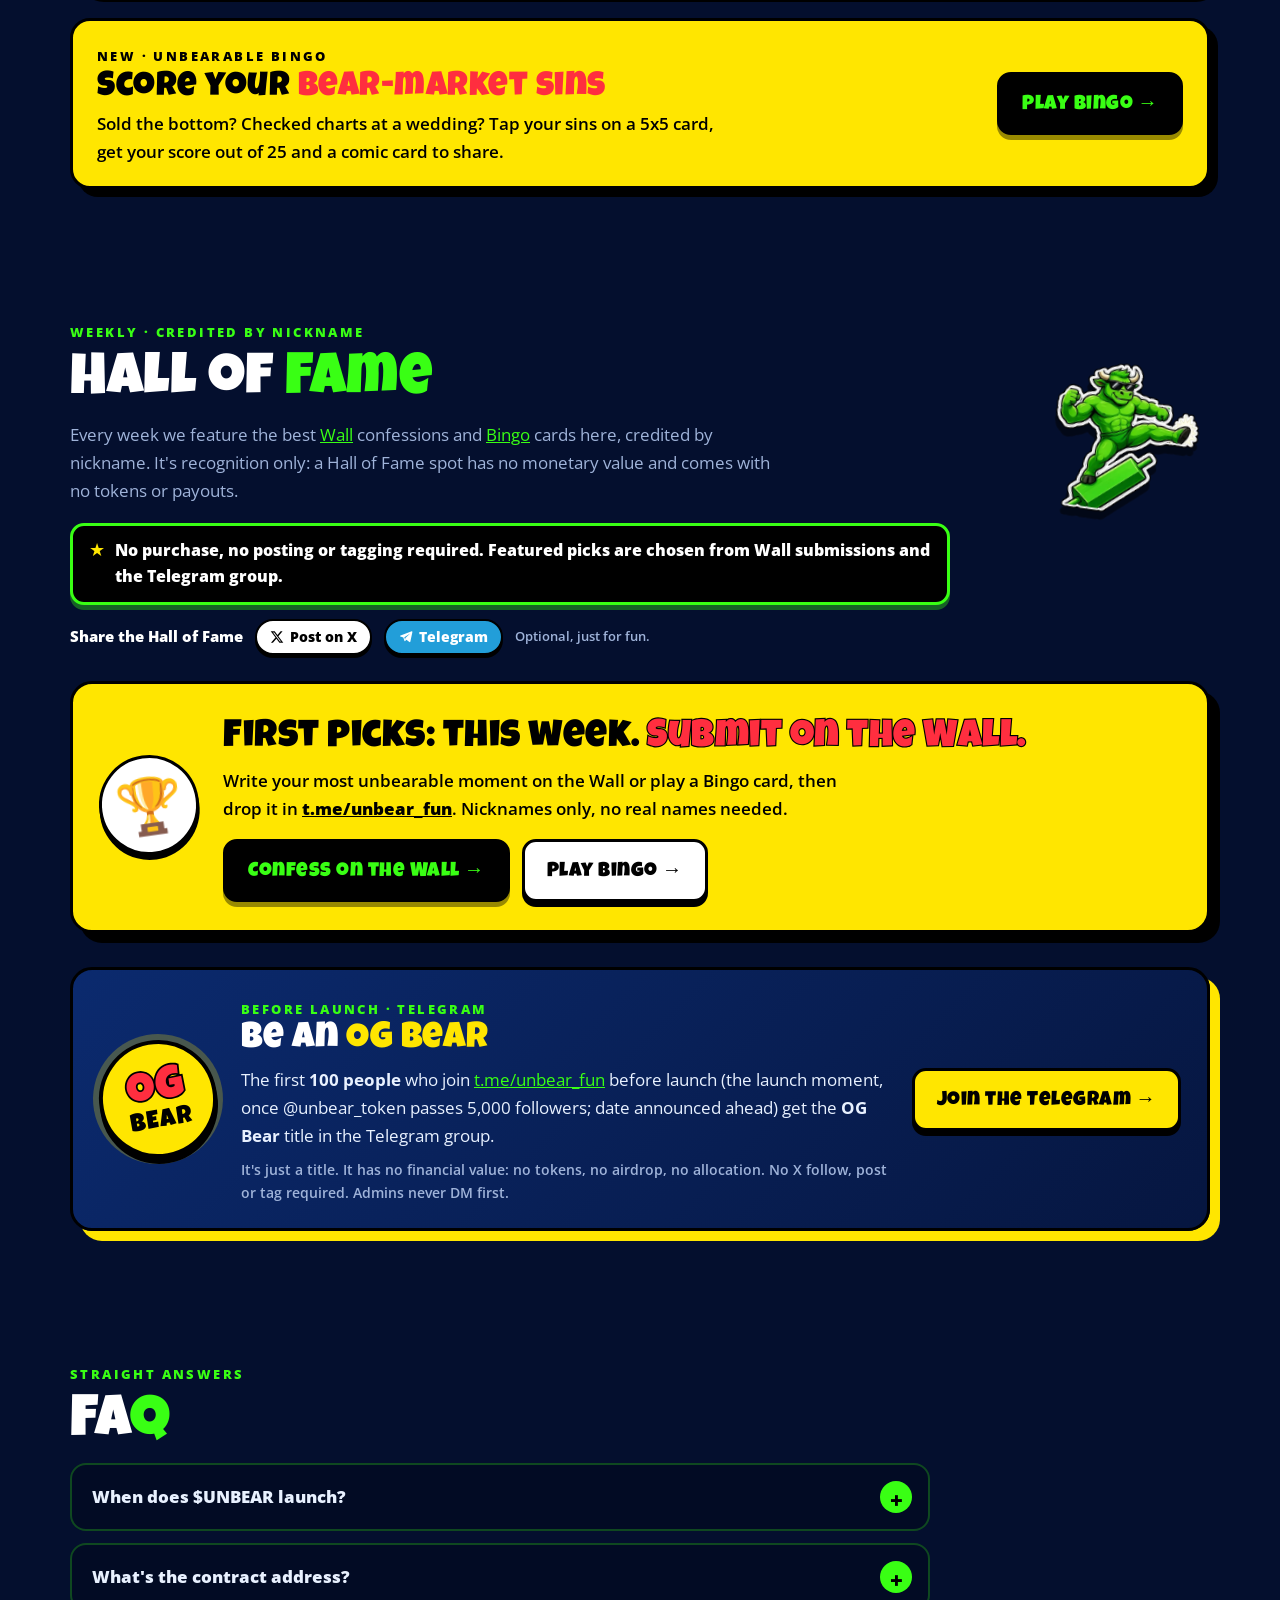
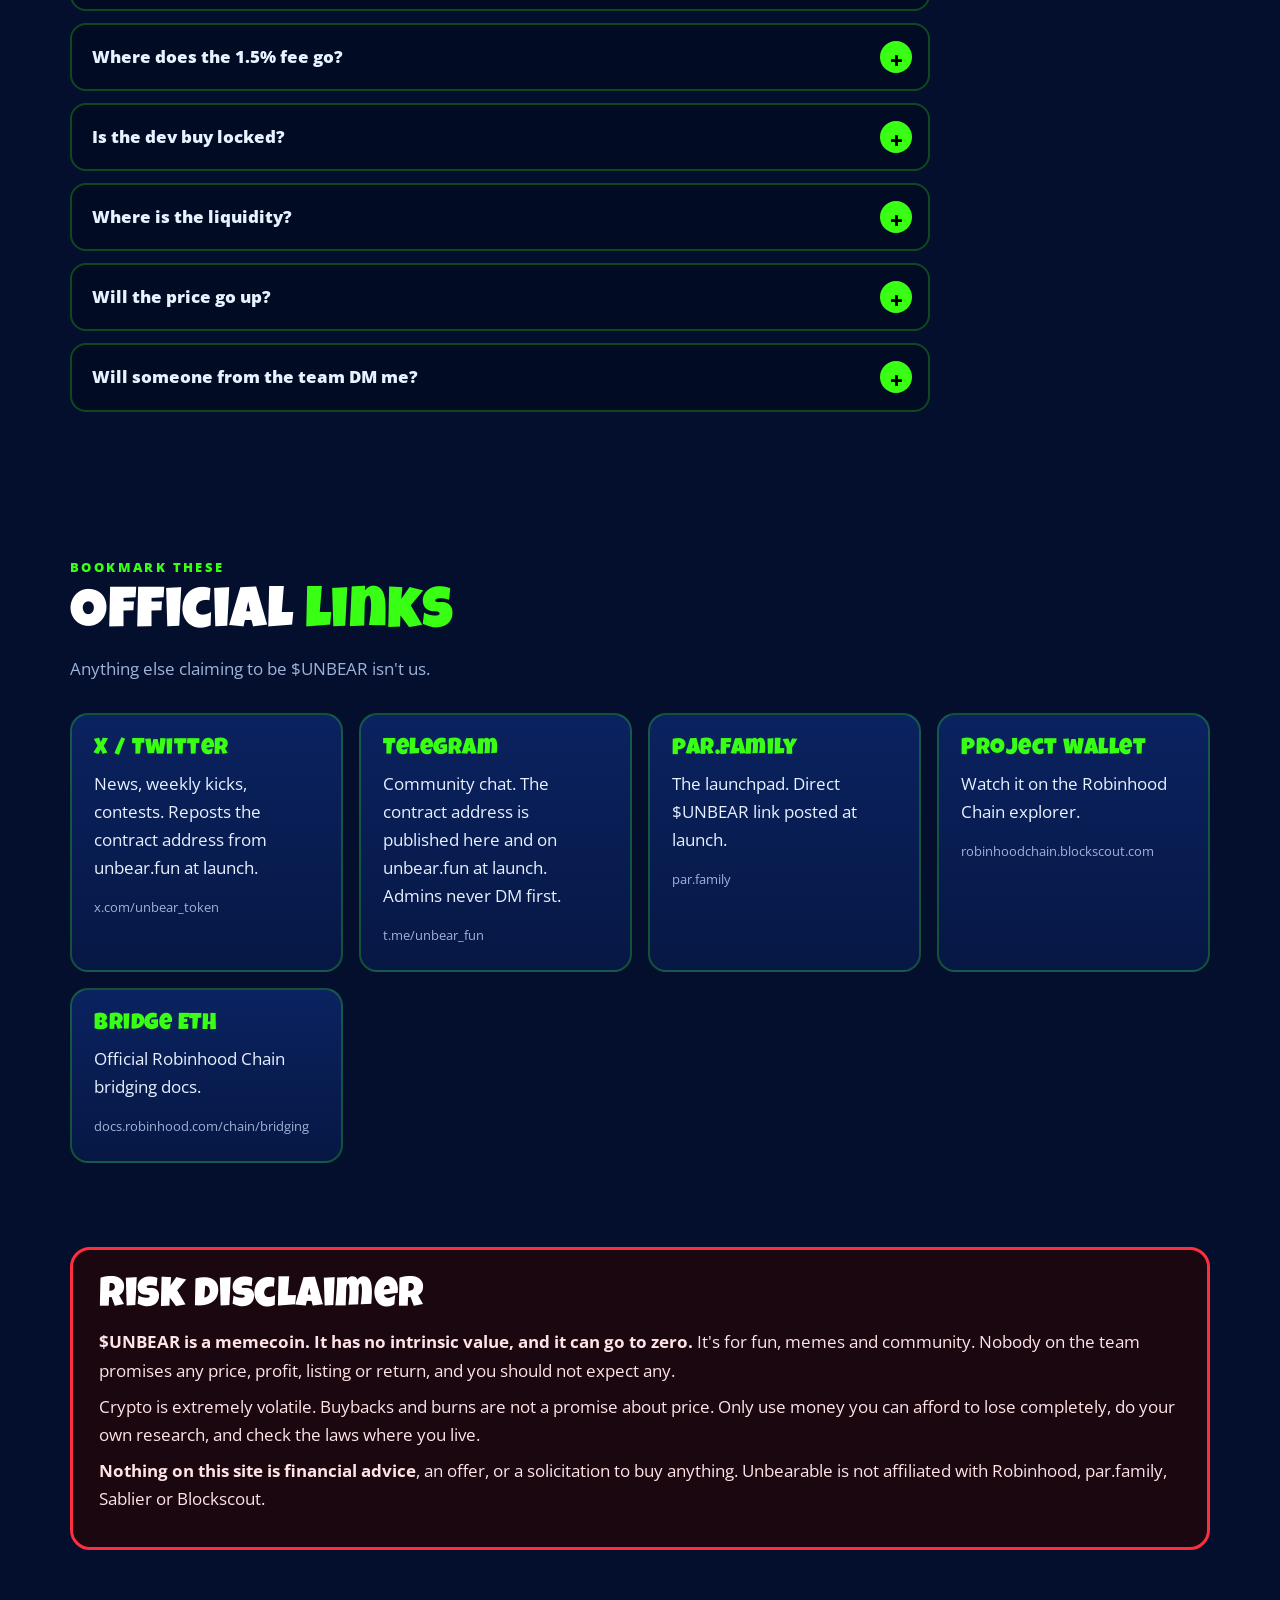
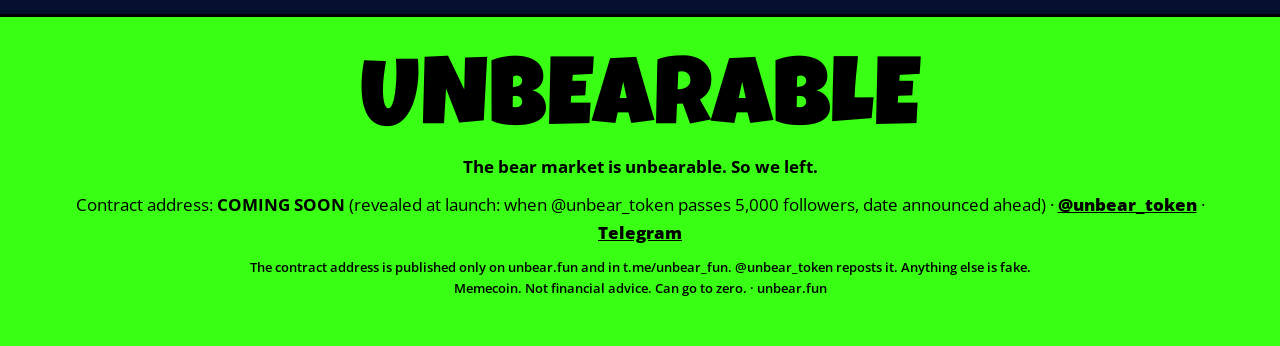
==== commit 7595fed5: "Pre-launch FAQ: dev buy 'Not yet...will be locked'; DM wording: never DM about buying, giveaways or " ====
--- a/index.html
+++ b/index.html
@@ -132,7 +132,7 @@
     <span class="tap" id="ca-tap">Tap to copy</span>
   </button>
   <p class="ca-links" id="ca-links" hidden></p>
-  <div class="warn scroll-trigger animate--slide-in">⚠️ <strong>Fake-address warning.</strong> Until launch (no date is set yet: we launch once @unbear_token passes 5,000 followers, and the date is announced ahead) there is <strong>no</strong> official $UNBEAR contract. The contract address is published only on unbear.fun and in t.me/unbear_fun. @unbear_token reposts it. Anything else is fake. We will never DM you first, never ask for your seed phrase, and never ask you to connect your wallet on another site.</div>
+  <div class="warn scroll-trigger animate--slide-in">⚠️ <strong>Fake-address warning.</strong> Until launch (no date is set yet: we launch once @unbear_token passes 5,000 followers, and the date is announced ahead) there is <strong>no</strong> official $UNBEAR contract. The contract address is published only on unbear.fun and in t.me/unbear_fun. @unbear_token reposts it. Anything else is fake. We never DM you about buying, giveaways or your wallet, and never ask for your seed phrase. We also never ask you to connect your wallet on another site.</div>
 </div></section>
 
 <section id="how" class="hw"><div class="wrap">
@@ -341,10 +341,11 @@
     <div class="og-body">
       <span class="kicker">Before launch · Telegram</span>
       <h3 class="display">Be an <em>OG Bear</em></h3>
-      <p id="og-text">The first <strong>100 people</strong> who join <a href="https://t.me/unbear_fun" target="_blank" rel="noopener">t.me/unbear_fun</a> before launch (the launch moment, once @unbear_token passes 5,000 followers; date announced ahead) get the <strong>OG Bear</strong> title in the Telegram group.</p>
+      <p id="og-text" data-ca-hide>The first <strong>100 people</strong> who join <a href="https://t.me/unbear_fun" target="_blank" rel="noopener">t.me/unbear_fun</a> before launch (the launch moment, once @unbear_token passes 5,000 followers; date announced ahead) get the <strong>OG Bear</strong> title in the Telegram group.</p>
+      <p id="og-closed" data-ca-show hidden>The OG Bear list closed at launch. Thanks to the first 100 who joined early. The title stays in the Telegram group.</p>
       <p class="og-fine">It's just a title. It has no financial value: no tokens, no airdrop, no allocation. No X follow, post or tag required. Admins never DM first.</p>
     </div>
-    <a class="btn og-btn" id="og-btn" href="https://t.me/unbear_fun" target="_blank" rel="noopener">Join the Telegram →</a>
+    <a class="btn og-btn" id="og-btn" href="https://t.me/unbear_fun" target="_blank" rel="noopener"><span data-ca-hide>Join the Telegram →</span><span data-ca-show hidden>Open the Telegram →</span></a>
   </div>
 </div></section>
 <section id="faq"><div class="wrap">
@@ -354,10 +355,10 @@
     <details class="scroll-trigger animate--slide-in" data-cascade><summary>When does $UNBEAR launch?</summary><div class="a">There is no fixed date any more. The earlier fixed launch date is cancelled: $UNBEAR launches on par.family on Robinhood Chain once <a href="https://x.com/unbear_token" target="_blank" rel="noopener">@unbear_token</a> on X passes 5,000 followers. We think that's a good change: we believe in this token, and a real crowd beats a clock. The exact date and time will be announced in advance on unbear.fun, in t.me/unbear_fun and on @unbear_token. There are no rewards for following. Memecoin, not financial advice.</div></details>
     <details class="scroll-trigger animate--slide-in" data-cascade><summary>What's the contract address?</summary><div class="a"><span data-ca-hide>It isn't public yet: it is revealed at launch, once @unbear_token passes 5,000 followers (date announced ahead). </span><span data-ca-show hidden>The official address is <strong data-ca-slot="full"></strong> </span>The contract address is published only on unbear.fun and in t.me/unbear_fun. @unbear_token reposts it. Anything else is fake.</div></details>
     <details class="scroll-trigger animate--slide-in" data-cascade><summary>Where does the 1.5% fee go?</summary><div class="a">The 1.5% total fee on each trade is the par.family base fee of 1% (half to the par.family protocol, half to the creator) plus a 0.5% creator tax that is set at launch and can't be changed. So 0.5% goes to the par.family protocol and 1% goes to $UNBEAR. That 1% is split 50/50: 0.5% of every trade funds the Weekly bear kick (a manual buyback and burn every week, logged with tx links above), and 0.5% goes to the public project wallet for promotion and meme contest prizes (only after launch, when the wallet has funds; no purchase, posting or tagging required; entries go through the Wall or the Telegram group, no posting on X required; every payout appears in the weekly transparency report with its tx link).</div></details>
-    <details class="scroll-trigger animate--slide-in" data-cascade><summary>Is the dev buy locked?</summary><div class="a"><span data-sab-hide>It will be, at launch: the dev buy is 0.02 ETH (≈14.3M tokens, ~1.43% of the 1B supply after the 1.5% fee), and the tokens will be locked in Sablier for 90 days (non-cancelable, gradual unlock) right after launch; the lock link is posted at launch.</span><span data-sab-show hidden>Yes. The dev buy is 0.02 ETH (≈14.3M tokens, ~1.43% of the 1B supply after the 1.5% fee), and the tokens are locked in Sablier for 90 days (non-cancelable, gradual unlock). <a class="sab-link" data-sab-link target="_blank" rel="noopener">View the Sablier lock ↗</a></span> The supply is fixed at 1,000,000,000 with no creator allocation and no mint.</div></details>
+    <details class="scroll-trigger animate--slide-in" data-cascade><summary>Is the dev buy locked?</summary><div class="a"><span data-sab-hide>Not yet. Right after launch, the 0.02 ETH dev buy will be locked in Sablier for 90 days, non-cancelable, with a gradual unlock. That is ≈14.3M tokens, ~1.43% of the 1B supply after the 1.5% fee; the lock link is posted at launch.</span><span data-sab-show hidden>Yes. The dev buy is 0.02 ETH (≈14.3M tokens, ~1.43% of the 1B supply after the 1.5% fee), and the tokens are locked in Sablier for 90 days (non-cancelable, gradual unlock). <a class="sab-link" data-sab-link target="_blank" rel="noopener">View the Sablier lock ↗</a></span> The supply is fixed at 1,000,000,000 with no creator allocation and no mint.</div></details>
     <details class="scroll-trigger animate--slide-in" data-cascade><summary>Where is the liquidity?</summary><div class="a">All liquidity sits in one Uniswap v4 ETH pool on par.family, locked permanently by par.family. There are no other pairs.</div></details>
     <details class="scroll-trigger animate--slide-in" data-cascade><summary>Will the price go up?</summary><div class="a">Nobody knows, and we don't promise anything. $UNBEAR is a memecoin: it has no intrinsic value and can go to zero. Buybacks and burns are not a promise about price.</div></details>
-    <details class="scroll-trigger animate--slide-in" data-cascade><summary>Will someone from the team DM me?</summary><div class="a">No. We never DM first, never ask for your seed phrase, and never ask you to connect your wallet on another site. Anyone doing that is an impersonator.</div></details>
+    <details class="scroll-trigger animate--slide-in" data-cascade><summary>Will someone from the team DM me?</summary><div class="a">No. We never DM you about buying, giveaways or your wallet, and never ask for your seed phrase. We also never ask you to connect your wallet on another site. Anyone doing that is an impersonator.</div></details>
   </div>
 </div></section>
 
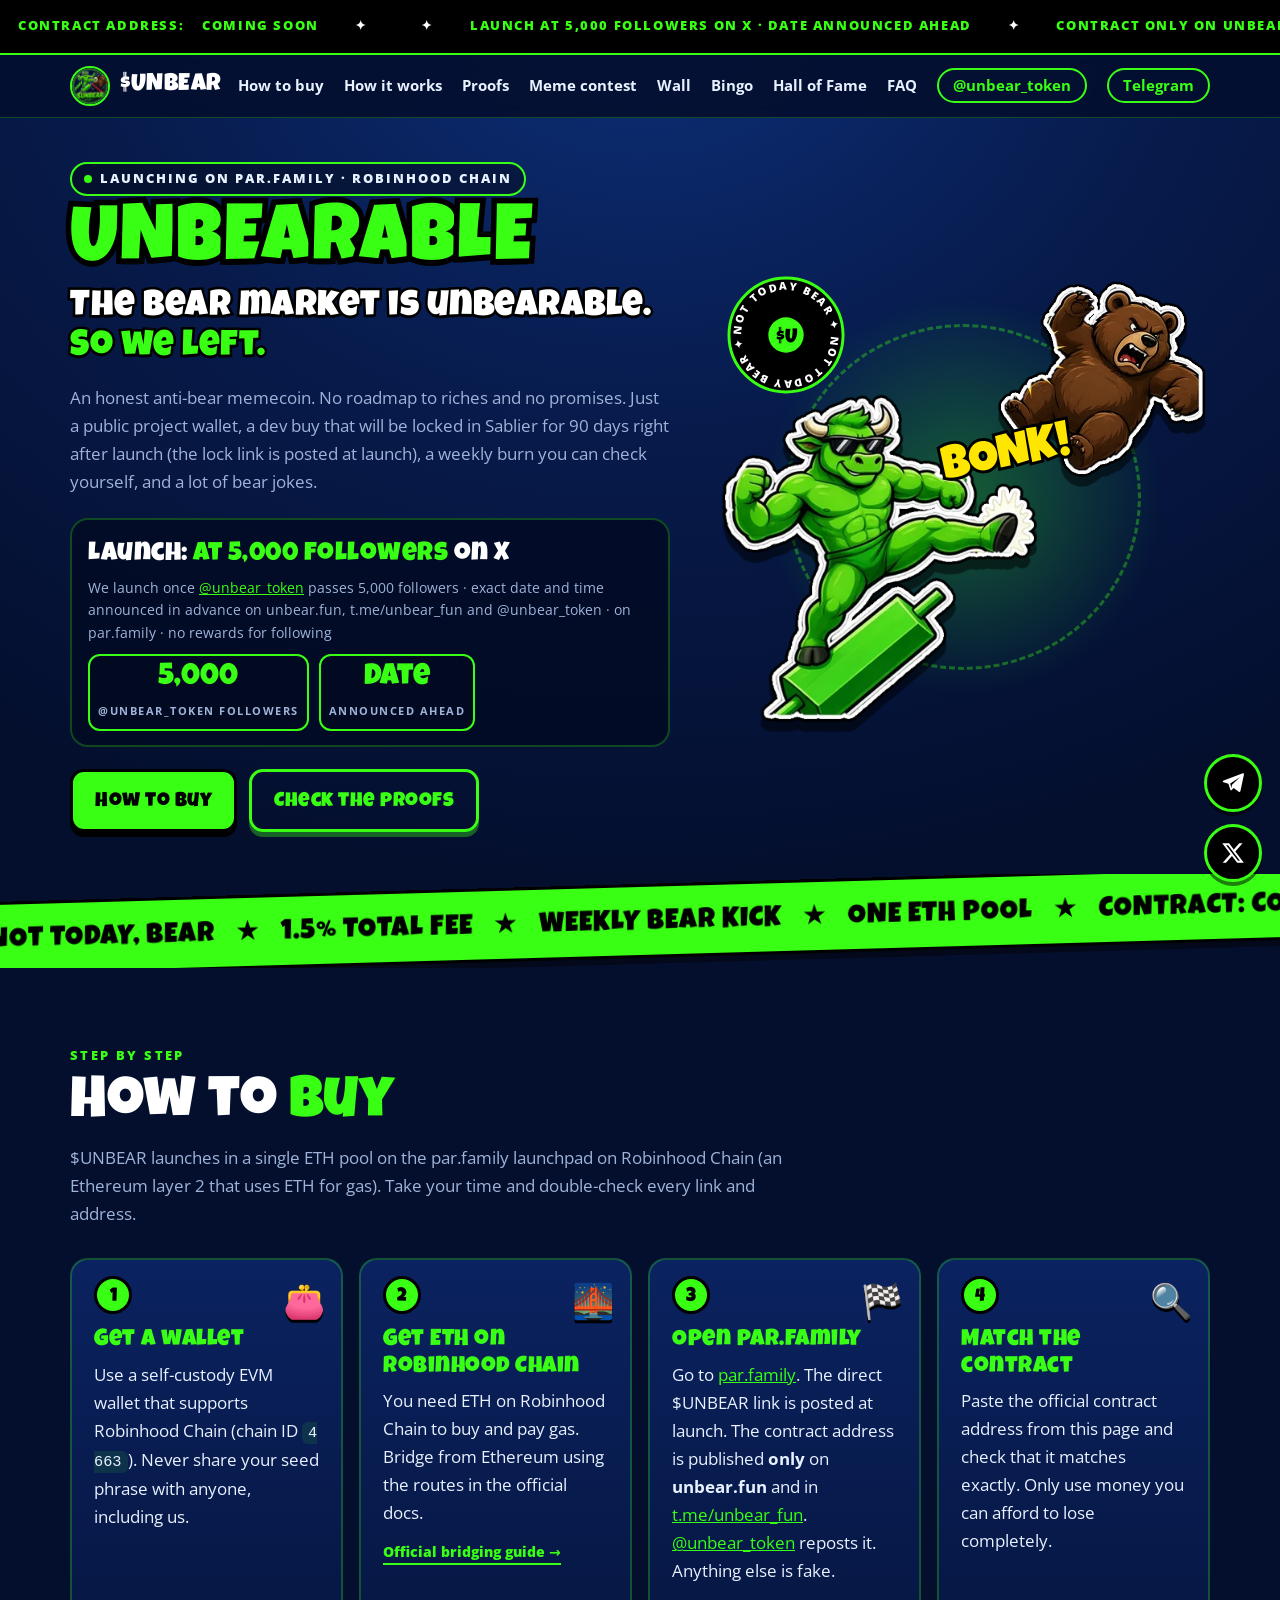
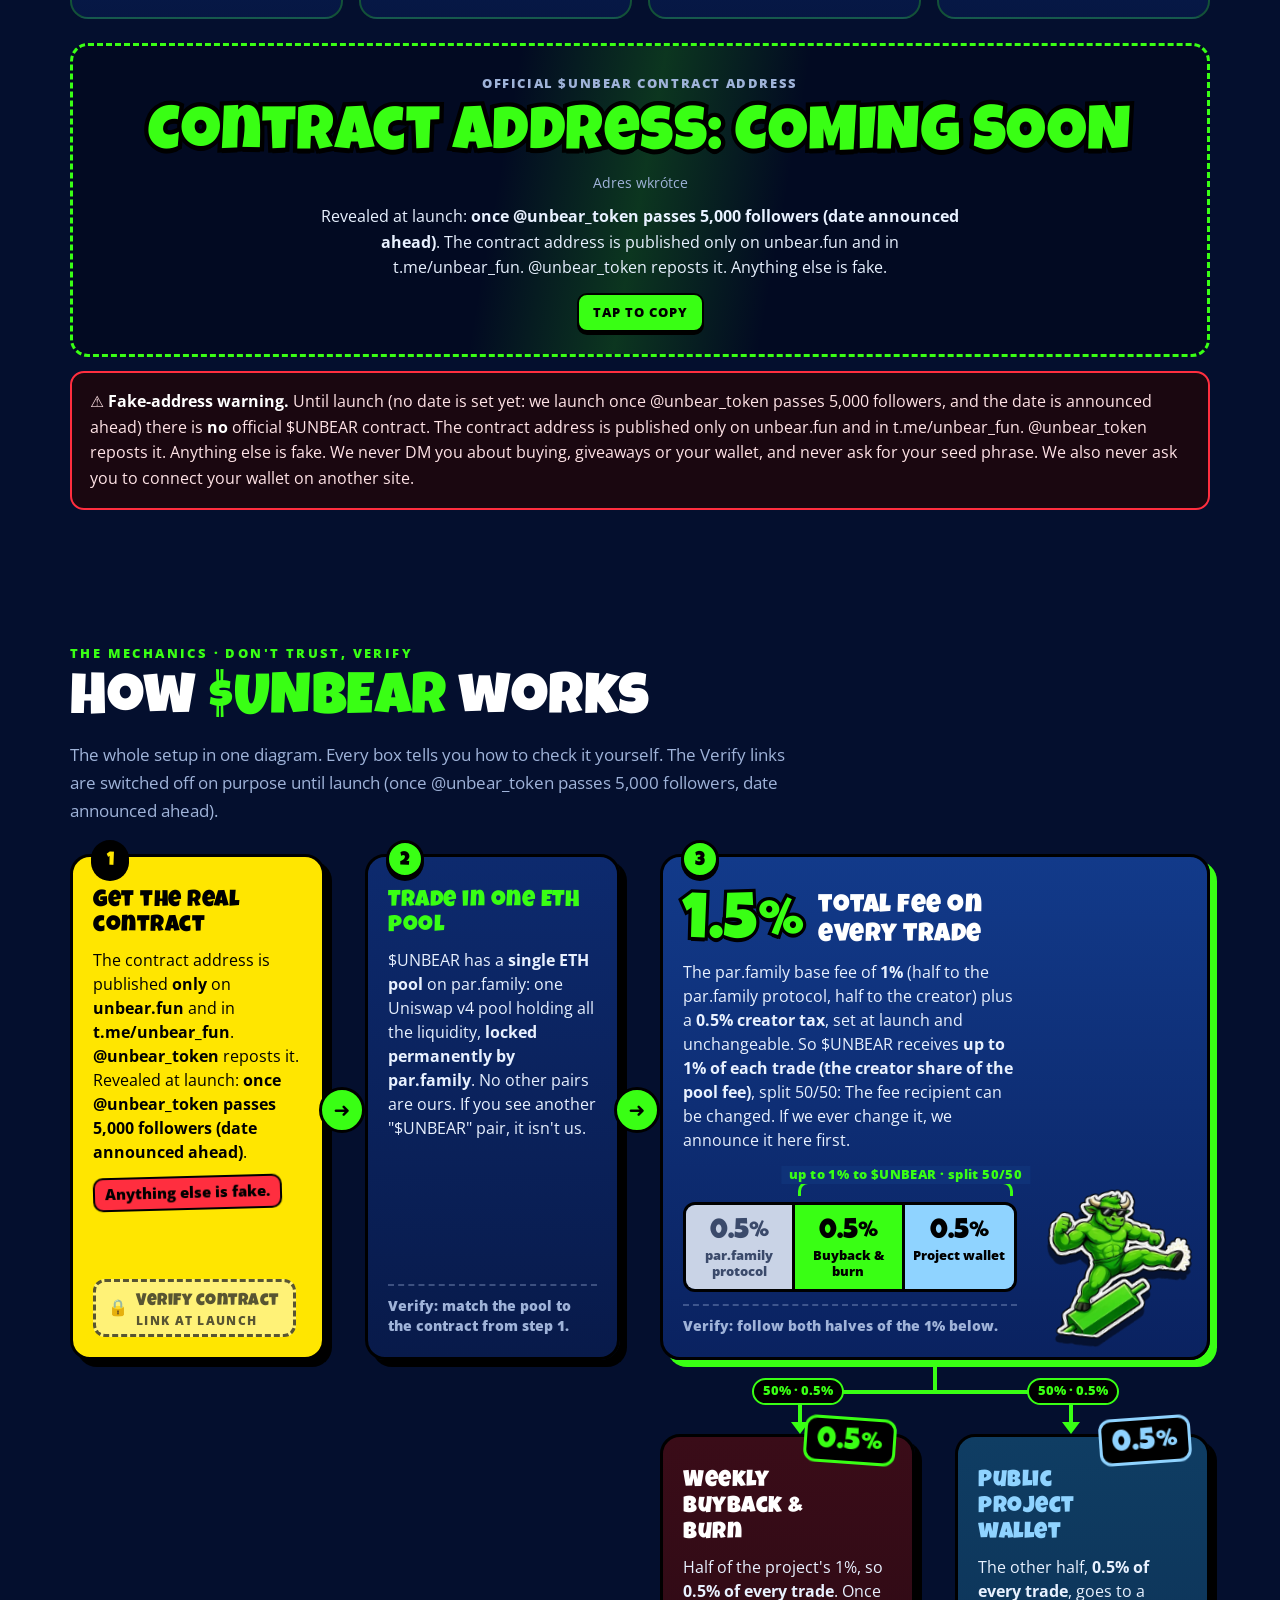
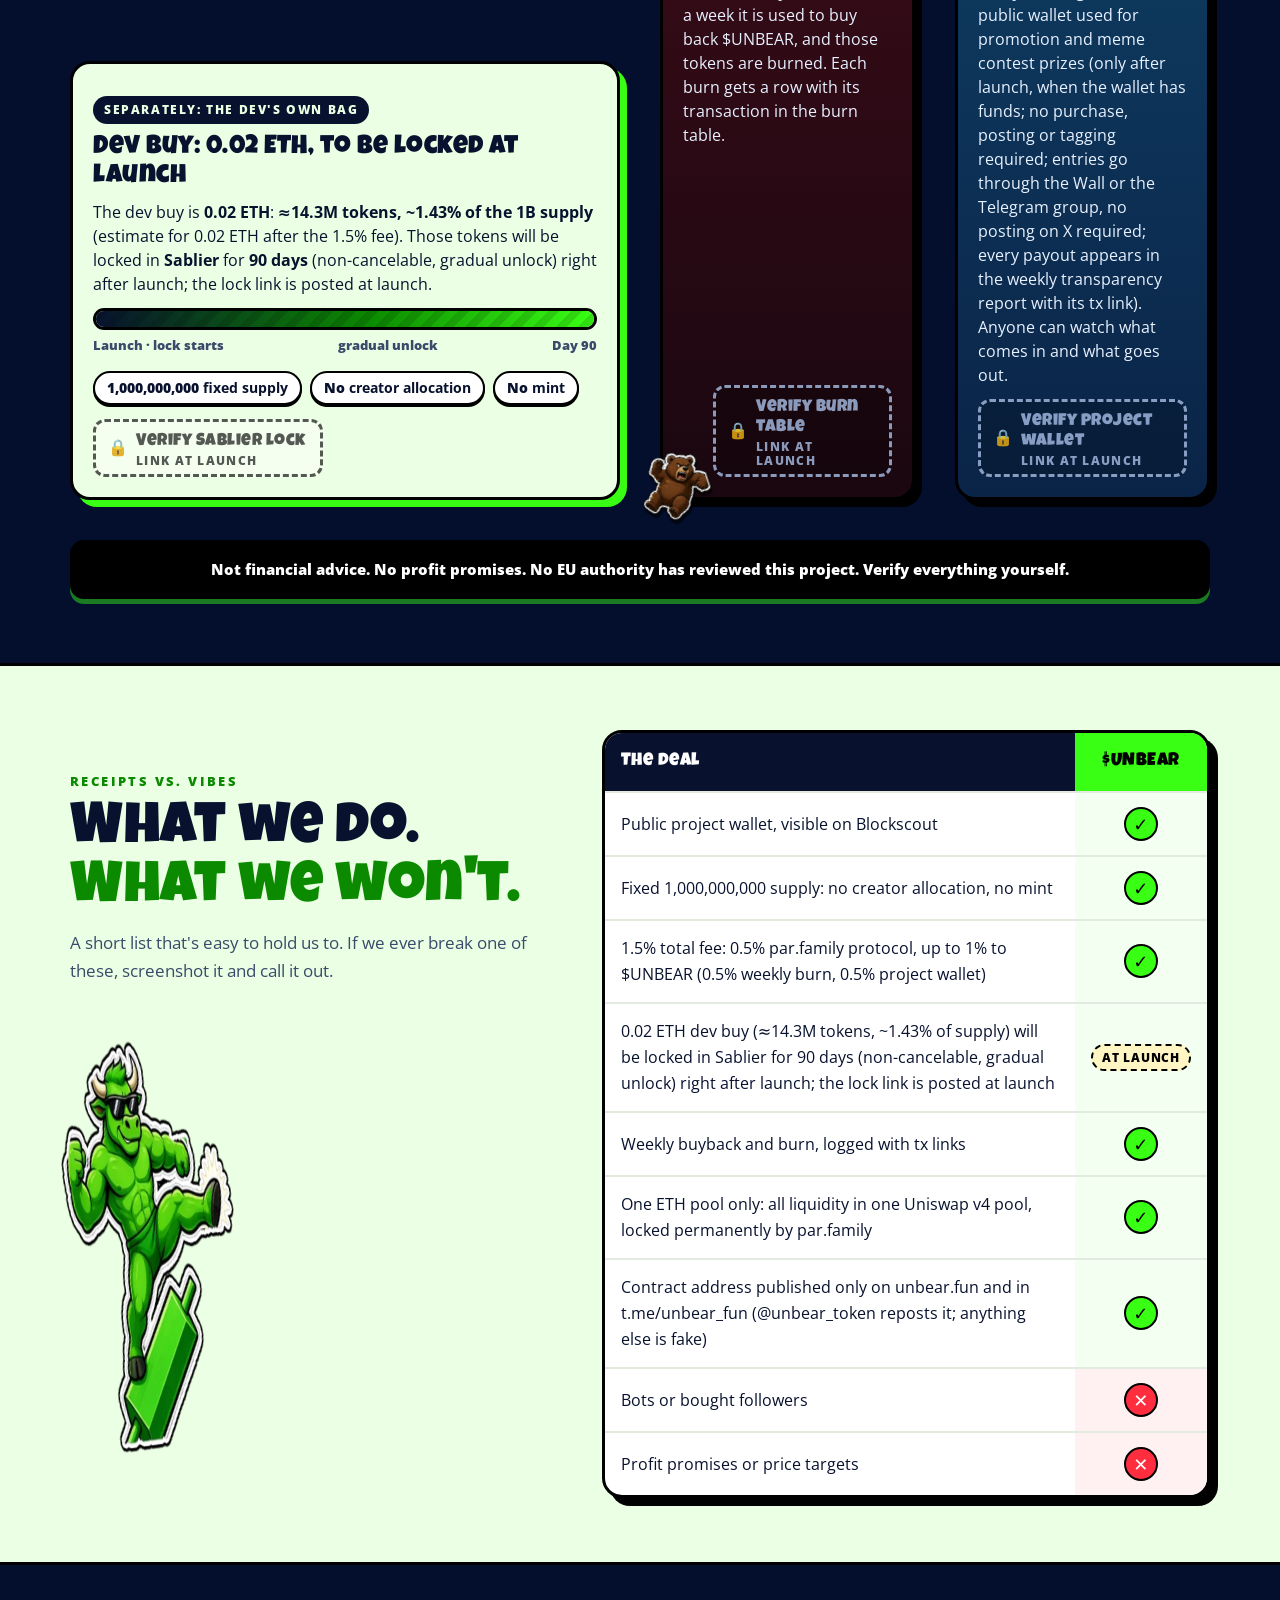
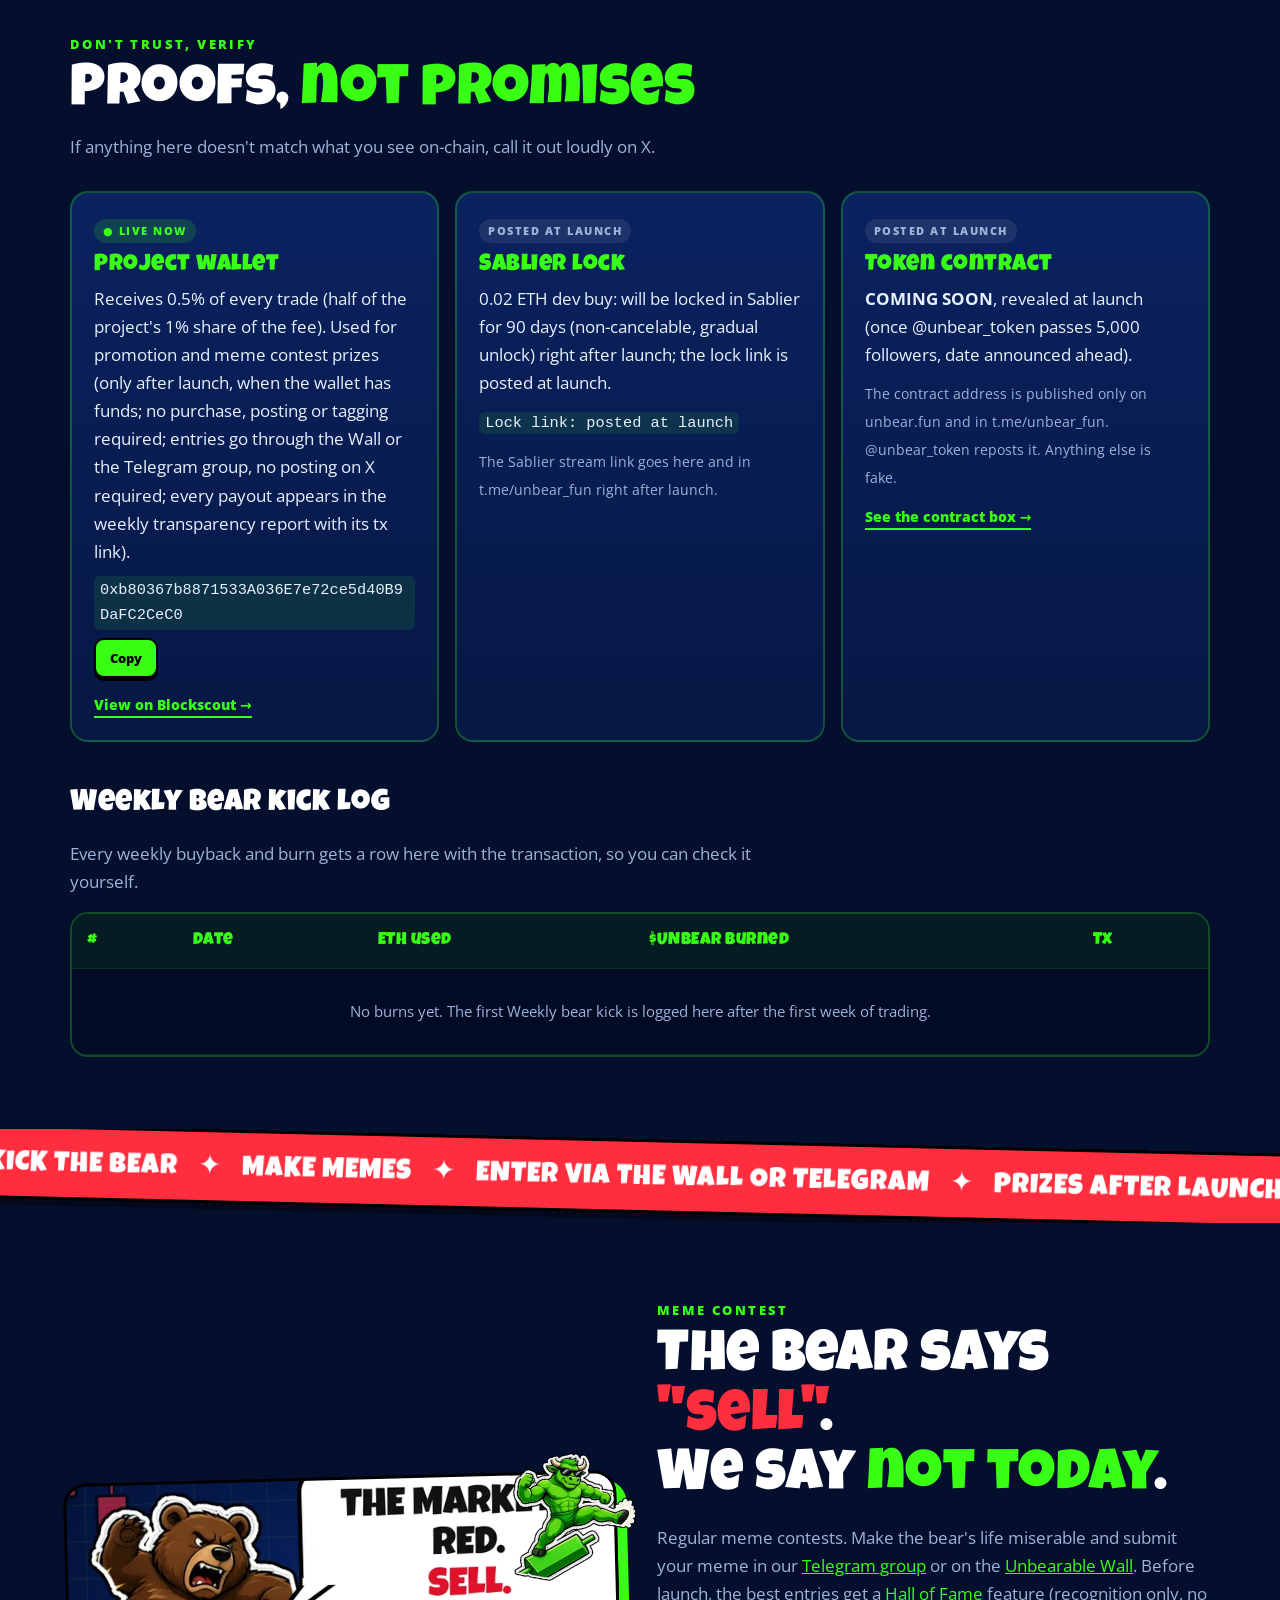
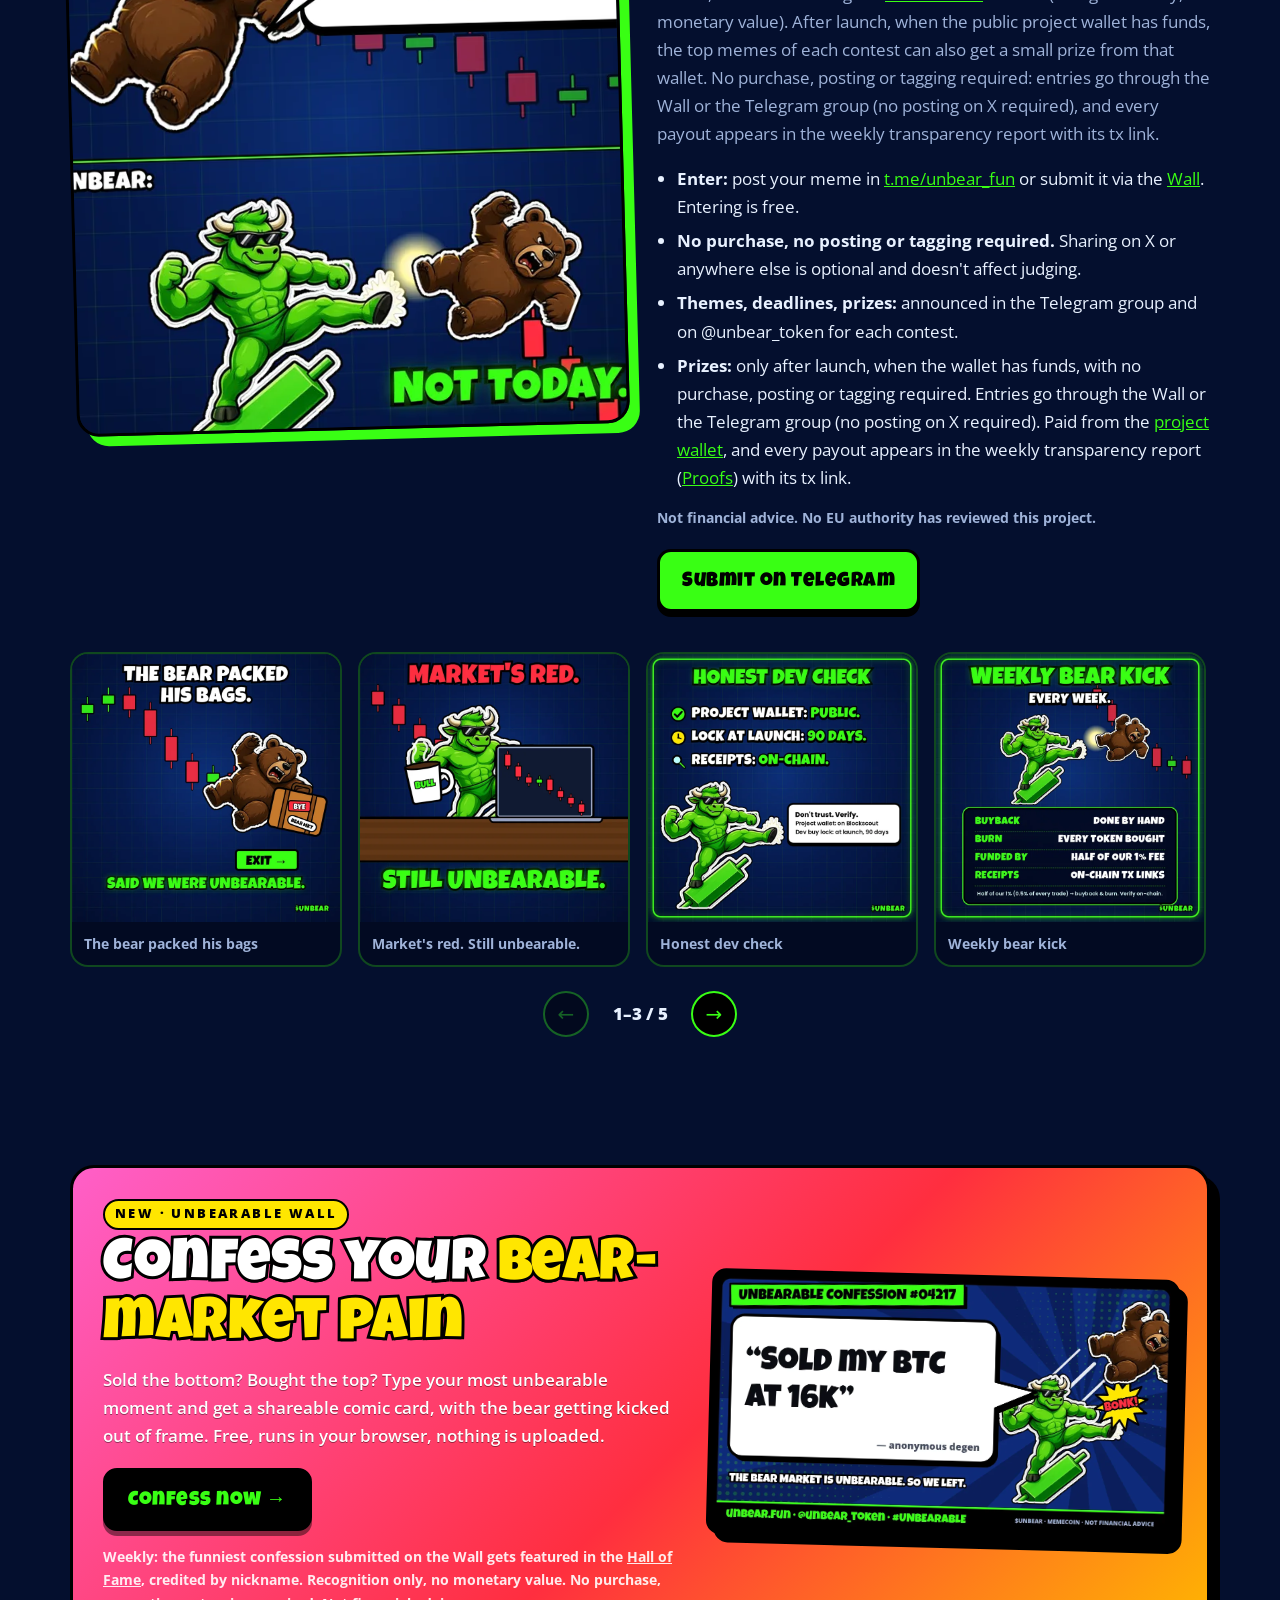
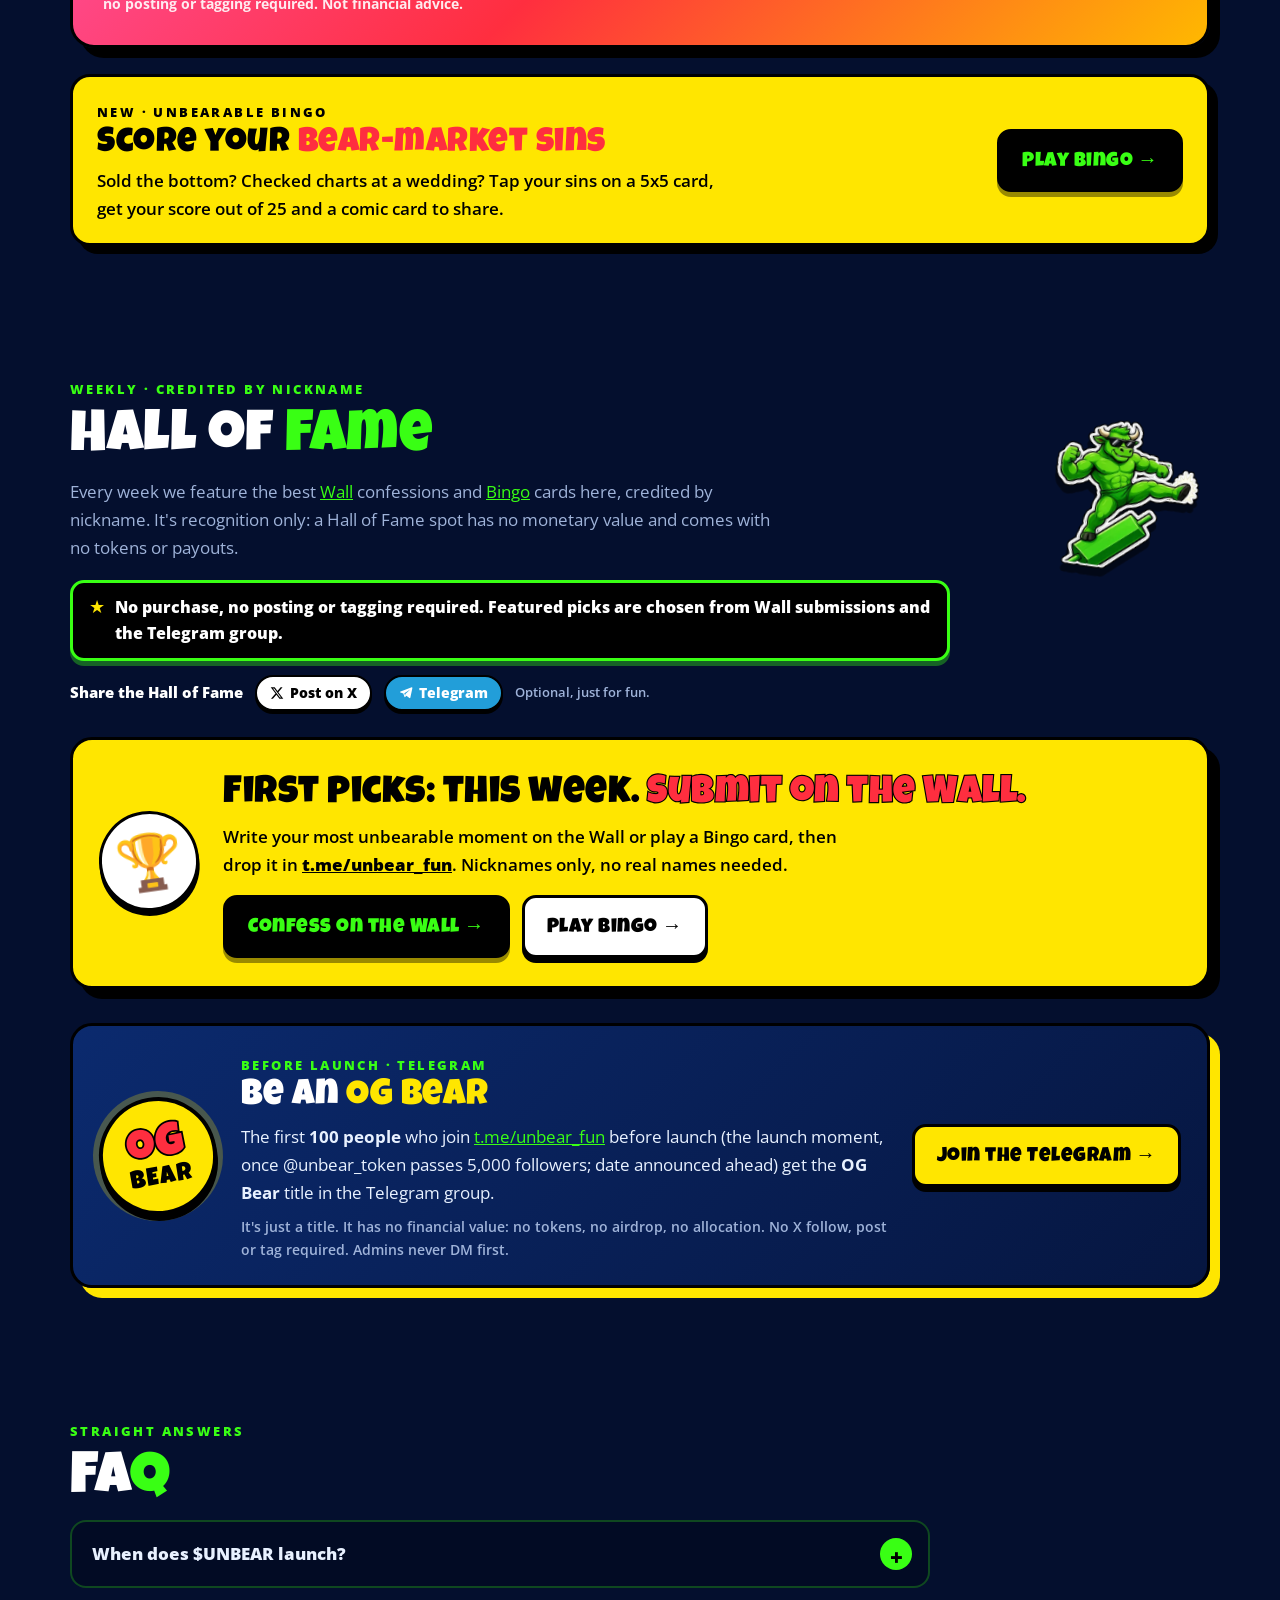
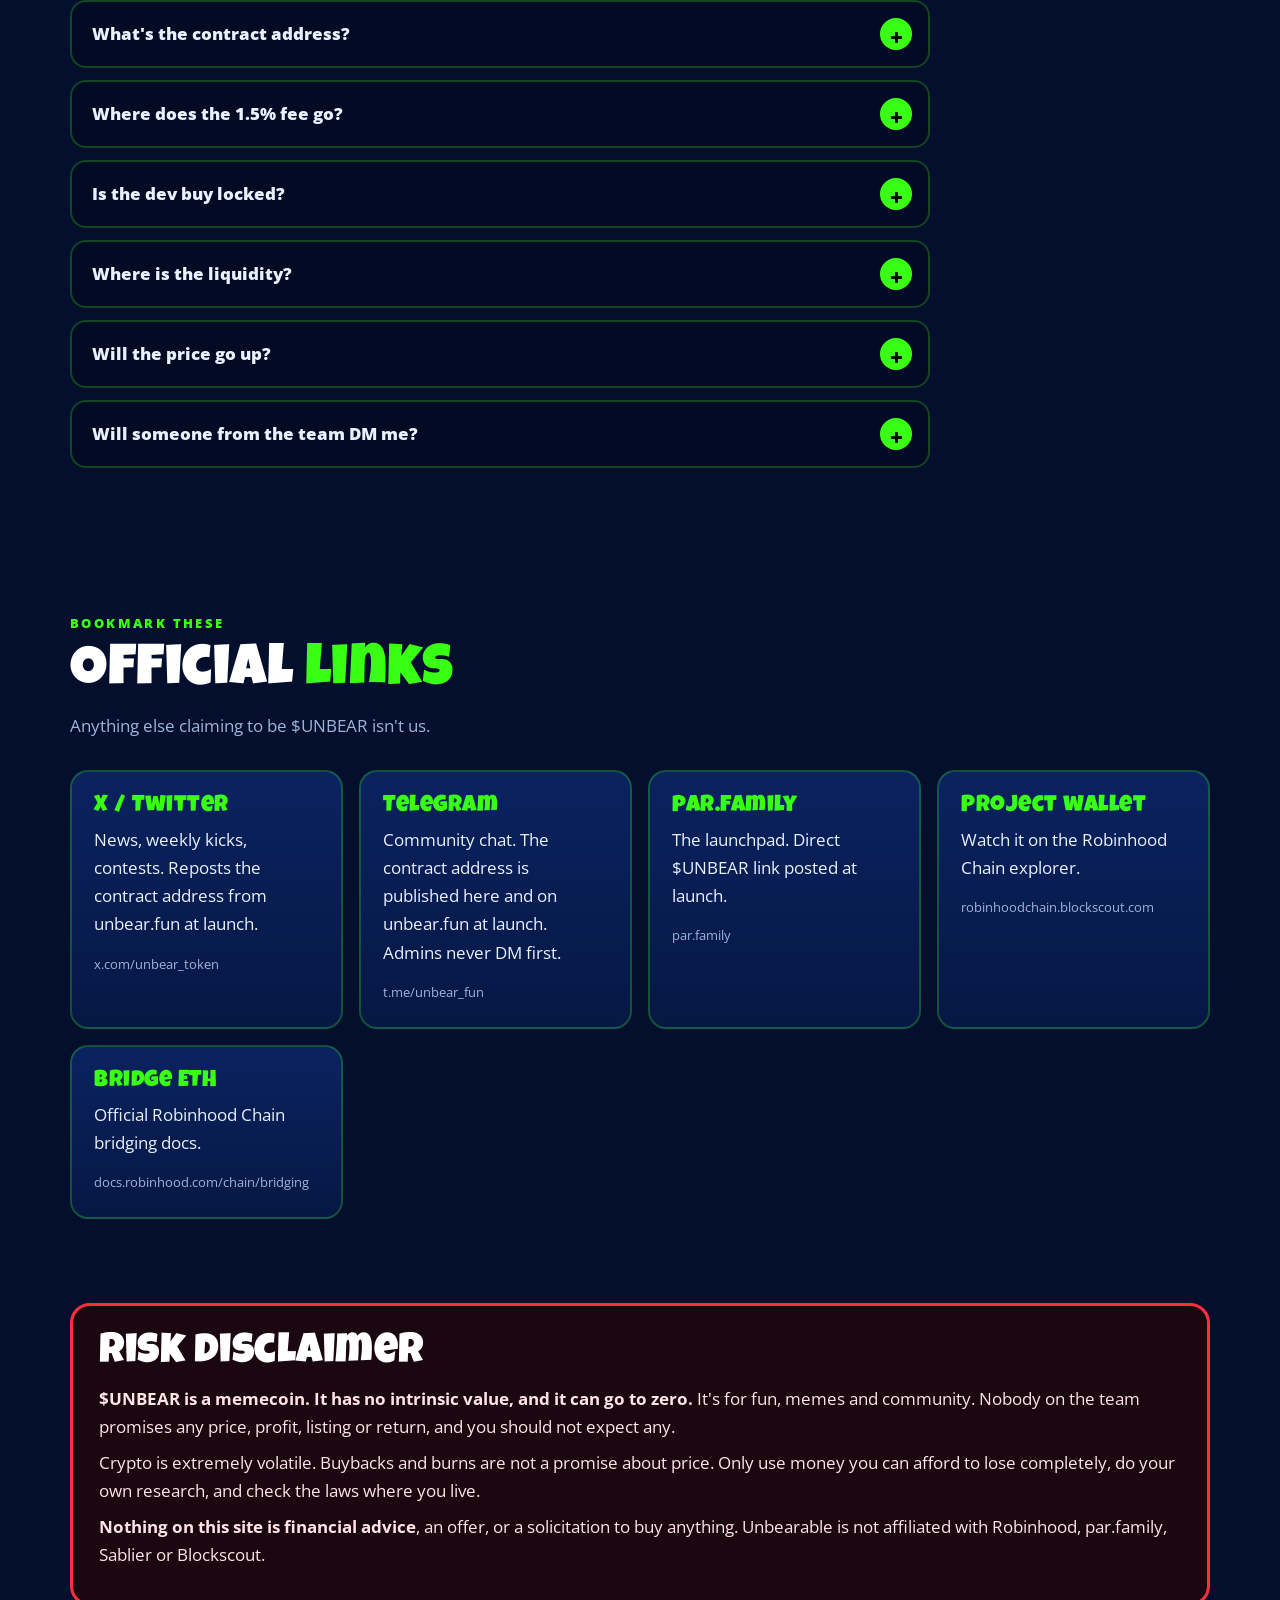
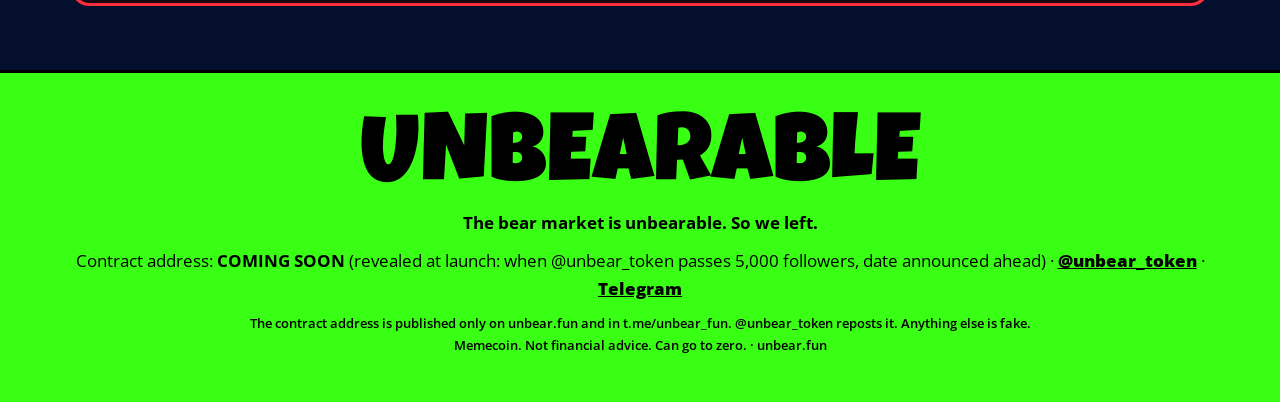
==== commit 42a24182: "Fee wording: up to 1% (creator share of pool fee), fee recipient changeable notice, 'No other pairs " ====
--- a/index.html
+++ b/index.html
@@ -60,8 +60,8 @@
 <a class="skip" href="#main">Skip to content</a>
 
 <div class="ticker" aria-label="Announcements">
-  <div><span>Contract address: <span data-ca-slot="text">coming soon</span></span><span>Launch at 5,000 followers on X · date announced ahead</span><span>Contract only on unbear.fun + in t.me/unbear_fun. @unbear_token reposts it. Anything else is fake.</span><span>1.5% total fee · 1% to $UNBEAR · 0.5% of every trade to the weekly burn</span><span>Not financial advice</span></div>
-  <div aria-hidden="true"><span>Contract address: <span data-ca-slot="text">coming soon</span></span><span>Launch at 5,000 followers on X · date announced ahead</span><span>Contract only on unbear.fun + in t.me/unbear_fun. @unbear_token reposts it. Anything else is fake.</span><span>1.5% total fee · 1% to $UNBEAR · 0.5% of every trade to the weekly burn</span><span>Not financial advice</span></div>
+  <div><span>Contract address: <span data-ca-slot="text">coming soon</span></span><span>Launch at 5,000 followers on X · date announced ahead</span><span>Contract only on unbear.fun + in t.me/unbear_fun. @unbear_token reposts it. Anything else is fake.</span><span>1.5% total fee · up to 1% to $UNBEAR · 0.5% of every trade to the weekly burn</span><span>Not financial advice</span></div>
+  <div aria-hidden="true"><span>Contract address: <span data-ca-slot="text">coming soon</span></span><span>Launch at 5,000 followers on X · date announced ahead</span><span>Contract only on unbear.fun + in t.me/unbear_fun. @unbear_token reposts it. Anything else is fake.</span><span>1.5% total fee · up to 1% to $UNBEAR · 0.5% of every trade to the weekly burn</span><span>Not financial advice</span></div>
 </div>
 
 <header class="hdr"><div class="wrap">
@@ -158,7 +158,7 @@
     <article class="hnode hn-pool scroll-trigger animate--slide-in" data-cascade>
       <span class="hn-no">2</span>
       <h3>Trade in one ETH pool</h3>
-      <p>$UNBEAR has a <strong>single ETH pool</strong> on par.family: one Uniswap v4 pool holding all the liquidity, <strong>locked permanently by par.family</strong>. No other pairs. If you see another "$UNBEAR" pair, it isn't us.</p>
+      <p>$UNBEAR has a <strong>single ETH pool</strong> on par.family: one Uniswap v4 pool holding all the liquidity, <strong>locked permanently by par.family</strong>. No other pairs are ours. If you see another "$UNBEAR" pair, it isn't us.</p>
       <p class="hn-check">Verify: match the pool to the contract from step 1.</p>
     </article>
 
@@ -166,9 +166,9 @@
       <span class="hn-no">3</span>
       <img class="hw-bull sticker" src="assets/bull_sticker.webp" alt="" width="404" height="420" loading="lazy">
       <div class="hn-feetop"><b class="display">1.5%</b><h3>total fee on every trade</h3></div>
-      <p>The par.family base fee of <strong>1%</strong> (half to the par.family protocol, half to the creator) plus a <strong>0.5% creator tax</strong>, set at launch and unchangeable. So $UNBEAR receives <strong>1% of each trade</strong>, split 50/50:</p>
-      <div class="hfee" role="img" aria-label="1.5% total fee: 0.5% to the par.family protocol, 1% to $UNBEAR, split into 0.5% weekly buyback and burn and 0.5% public project wallet">
-        <div class="hf-brace"><span>1% to $UNBEAR · split 50/50</span></div>
+      <p>The par.family base fee of <strong>1%</strong> (half to the par.family protocol, half to the creator) plus a <strong>0.5% creator tax</strong>, set at launch and unchangeable. So $UNBEAR receives <strong>up to 1% of each trade (the creator share of the pool fee)</strong>, split 50/50: The fee recipient can be changed. If we ever change it, we announce it here first.</p>
+      <div class="hfee" role="img" aria-label="1.5% total fee: 0.5% to the par.family protocol, up to 1% to $UNBEAR, split into 0.5% weekly buyback and burn and 0.5% public project wallet">
+        <div class="hf-brace"><span>up to 1% to $UNBEAR · split 50/50</span></div>
         <div class="hsplit"><span class="hs-par"><b>0.5%</b>par.family protocol</span><span><b>0.5%</b>Buyback &amp; burn</span><span><b>0.5%</b>Project wallet</span></div>
       </div>
       <p class="hn-check">Verify: follow both halves of the 1% below.</p>
@@ -217,7 +217,7 @@
     <tbody>
       <tr><td>Public project wallet, visible on Blockscout</td><td class="v"><span class="ck" role="img" aria-label="Yes">✓</span></td></tr>
       <tr><td>Fixed 1,000,000,000 supply: no creator allocation, no mint</td><td class="v"><span class="ck" role="img" aria-label="Yes">✓</span></td></tr>
-      <tr><td>1.5% total fee: 0.5% par.family protocol, 1% to $UNBEAR (0.5% weekly burn, 0.5% project wallet)</td><td class="v"><span class="ck" role="img" aria-label="Yes">✓</span></td></tr>
+      <tr><td>1.5% total fee: 0.5% par.family protocol, up to 1% to $UNBEAR (0.5% weekly burn, 0.5% project wallet)</td><td class="v"><span class="ck" role="img" aria-label="Yes">✓</span></td></tr>
       <tr id="sab-row"><td>0.02 ETH dev buy (≈14.3M tokens, ~1.43% of supply) <span data-sab-hide>will be locked in Sablier for 90 days (non-cancelable, gradual unlock) right after launch; the lock link is posted at launch</span><span data-sab-show hidden>locked in Sablier for 90 days (non-cancelable, gradual unlock) · <a class="sab-link" data-sab-link target="_blank" rel="noopener">View the lock ↗</a></span></td><td class="v"><span class="atl" data-sab-hide>at launch</span><span class="ck" data-sab-show hidden role="img" aria-label="Done: lock is live">✓</span></td></tr>
       <tr><td>Weekly buyback and burn, logged with tx links</td><td class="v"><span class="ck" role="img" aria-label="Yes">✓</span></td></tr>
       <tr><td>One ETH pool only: all liquidity in one Uniswap v4 pool, locked permanently by par.family</td><td class="v"><span class="ck" role="img" aria-label="Yes">✓</span></td></tr>
@@ -354,9 +354,9 @@
   <div class="faq">
     <details class="scroll-trigger animate--slide-in" data-cascade><summary>When does $UNBEAR launch?</summary><div class="a">There is no fixed date any more. The earlier fixed launch date is cancelled: $UNBEAR launches on par.family on Robinhood Chain once <a href="https://x.com/unbear_token" target="_blank" rel="noopener">@unbear_token</a> on X passes 5,000 followers. We think that's a good change: we believe in this token, and a real crowd beats a clock. The exact date and time will be announced in advance on unbear.fun, in t.me/unbear_fun and on @unbear_token. There are no rewards for following. Memecoin, not financial advice.</div></details>
     <details class="scroll-trigger animate--slide-in" data-cascade><summary>What's the contract address?</summary><div class="a"><span data-ca-hide>It isn't public yet: it is revealed at launch, once @unbear_token passes 5,000 followers (date announced ahead). </span><span data-ca-show hidden>The official address is <strong data-ca-slot="full"></strong> </span>The contract address is published only on unbear.fun and in t.me/unbear_fun. @unbear_token reposts it. Anything else is fake.</div></details>
-    <details class="scroll-trigger animate--slide-in" data-cascade><summary>Where does the 1.5% fee go?</summary><div class="a">The 1.5% total fee on each trade is the par.family base fee of 1% (half to the par.family protocol, half to the creator) plus a 0.5% creator tax that is set at launch and can't be changed. So 0.5% goes to the par.family protocol and 1% goes to $UNBEAR. That 1% is split 50/50: 0.5% of every trade funds the Weekly bear kick (a manual buyback and burn every week, logged with tx links above), and 0.5% goes to the public project wallet for promotion and meme contest prizes (only after launch, when the wallet has funds; no purchase, posting or tagging required; entries go through the Wall or the Telegram group, no posting on X required; every payout appears in the weekly transparency report with its tx link).</div></details>
+    <details class="scroll-trigger animate--slide-in" data-cascade><summary>Where does the 1.5% fee go?</summary><div class="a">The 1.5% total fee on each trade is the par.family base fee of 1% (half to the par.family protocol, half to the creator) plus a 0.5% creator tax that is set at launch and can't be changed. So 0.5% goes to the par.family protocol and up to 1% of each trade (the creator share of the pool fee) goes to $UNBEAR. That share is split 50/50: 0.5% of every trade funds the Weekly bear kick (a manual buyback and burn every week, logged with tx links above), and 0.5% goes to the public project wallet for promotion and meme contest prizes (only after launch, when the wallet has funds; no purchase, posting or tagging required; entries go through the Wall or the Telegram group, no posting on X required; every payout appears in the weekly transparency report with its tx link). The fee recipient can be changed. If we ever change it, we announce it here first.</div></details>
     <details class="scroll-trigger animate--slide-in" data-cascade><summary>Is the dev buy locked?</summary><div class="a"><span data-sab-hide>Not yet. Right after launch, the 0.02 ETH dev buy will be locked in Sablier for 90 days, non-cancelable, with a gradual unlock. That is ≈14.3M tokens, ~1.43% of the 1B supply after the 1.5% fee; the lock link is posted at launch.</span><span data-sab-show hidden>Yes. The dev buy is 0.02 ETH (≈14.3M tokens, ~1.43% of the 1B supply after the 1.5% fee), and the tokens are locked in Sablier for 90 days (non-cancelable, gradual unlock). <a class="sab-link" data-sab-link target="_blank" rel="noopener">View the Sablier lock ↗</a></span> The supply is fixed at 1,000,000,000 with no creator allocation and no mint.</div></details>
-    <details class="scroll-trigger animate--slide-in" data-cascade><summary>Where is the liquidity?</summary><div class="a">All liquidity sits in one Uniswap v4 ETH pool on par.family, locked permanently by par.family. There are no other pairs.</div></details>
+    <details class="scroll-trigger animate--slide-in" data-cascade><summary>Where is the liquidity?</summary><div class="a">All liquidity sits in one Uniswap v4 ETH pool on par.family, locked permanently by par.family. No other pairs are ours.</div></details>
     <details class="scroll-trigger animate--slide-in" data-cascade><summary>Will the price go up?</summary><div class="a">Nobody knows, and we don't promise anything. $UNBEAR is a memecoin: it has no intrinsic value and can go to zero. Buybacks and burns are not a promise about price.</div></details>
     <details class="scroll-trigger animate--slide-in" data-cascade><summary>Will someone from the team DM me?</summary><div class="a">No. We never DM you about buying, giveaways or your wallet, and never ask for your seed phrase. We also never ask you to connect your wallet on another site. Anyone doing that is an impersonator.</div></details>
   </div>
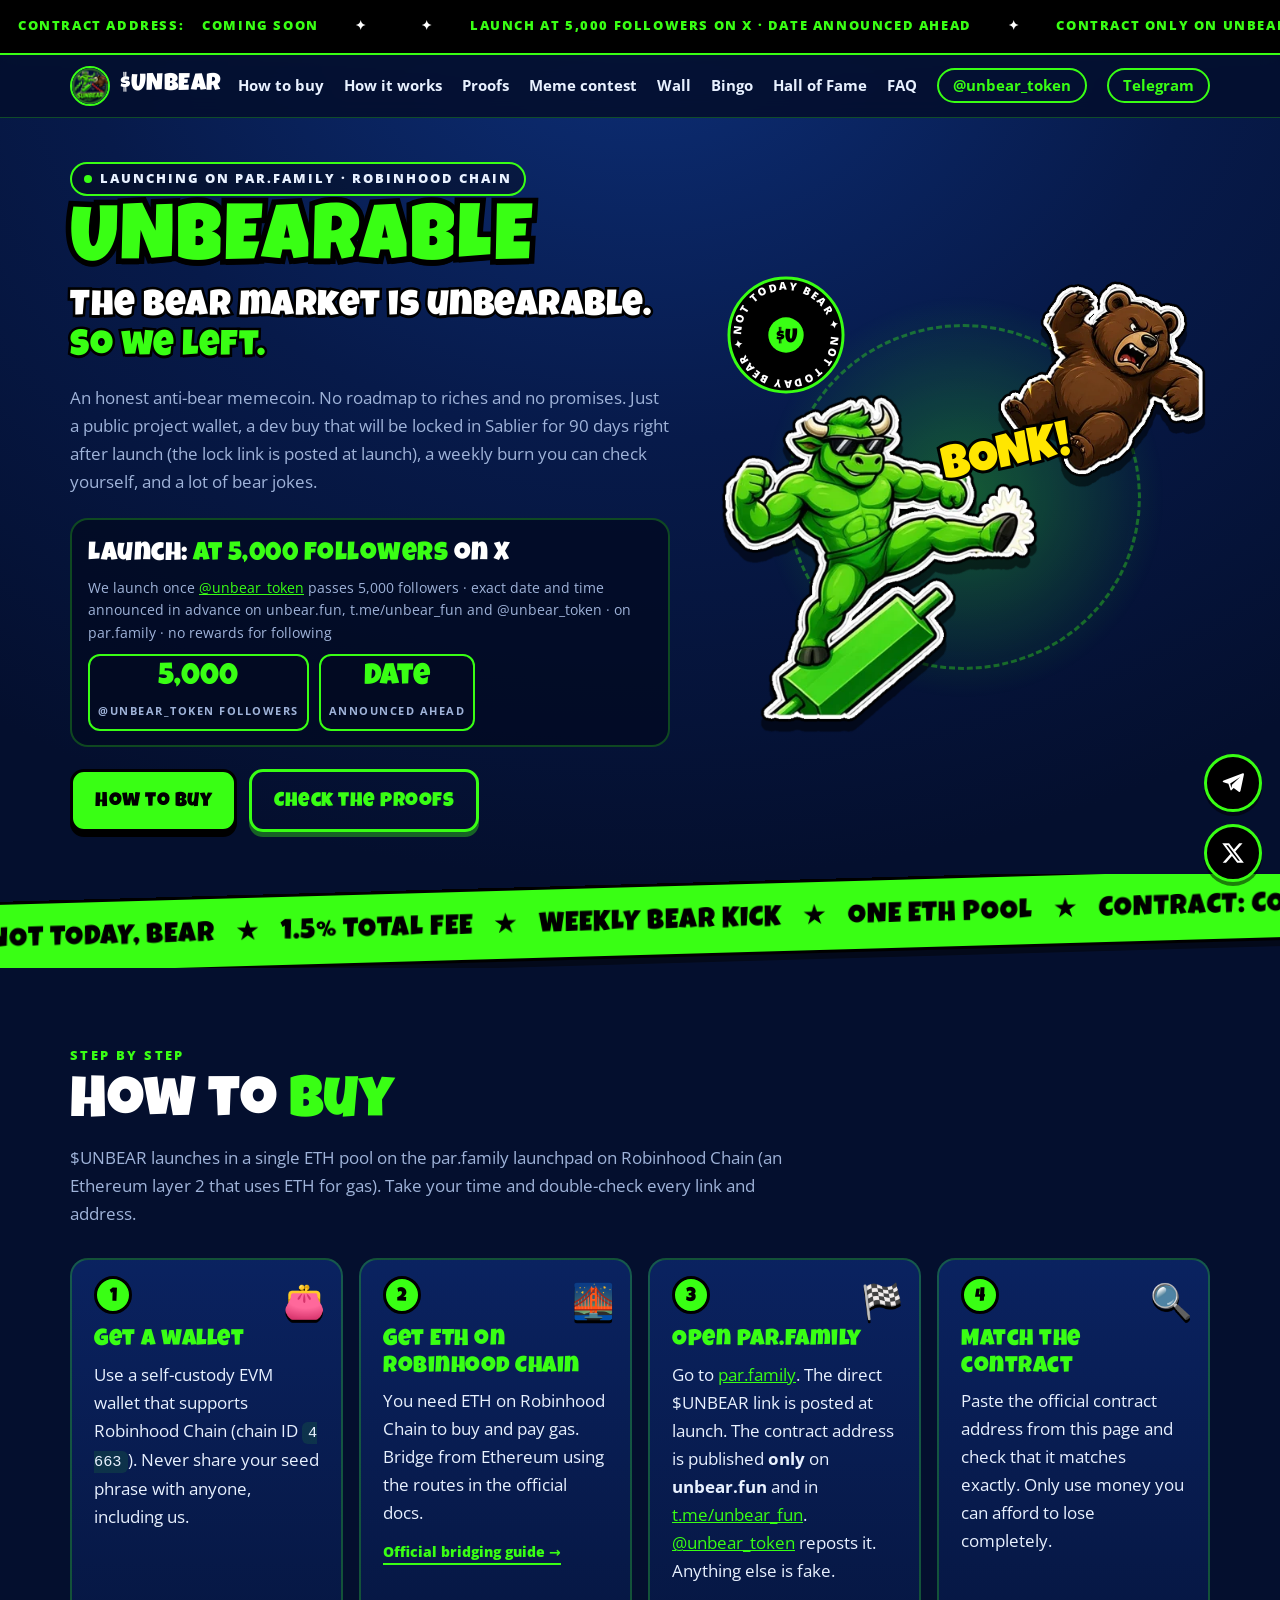
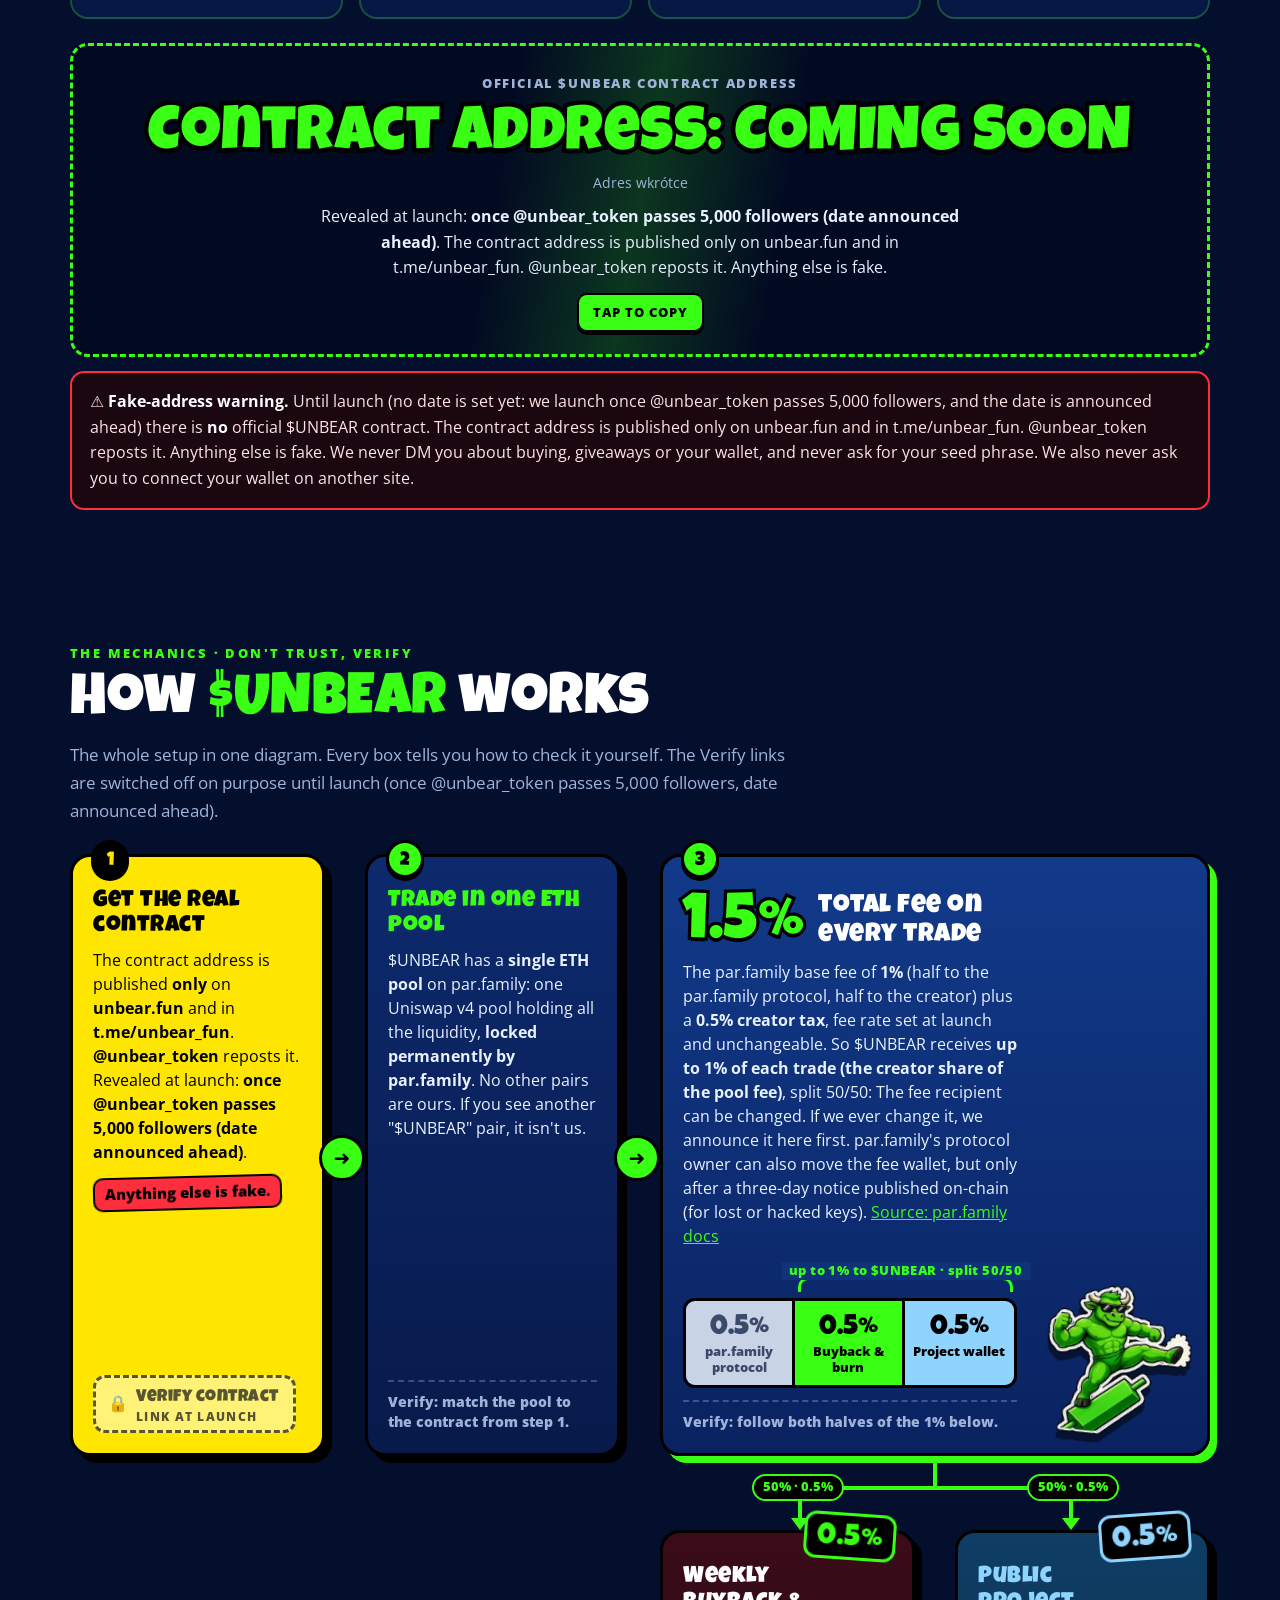
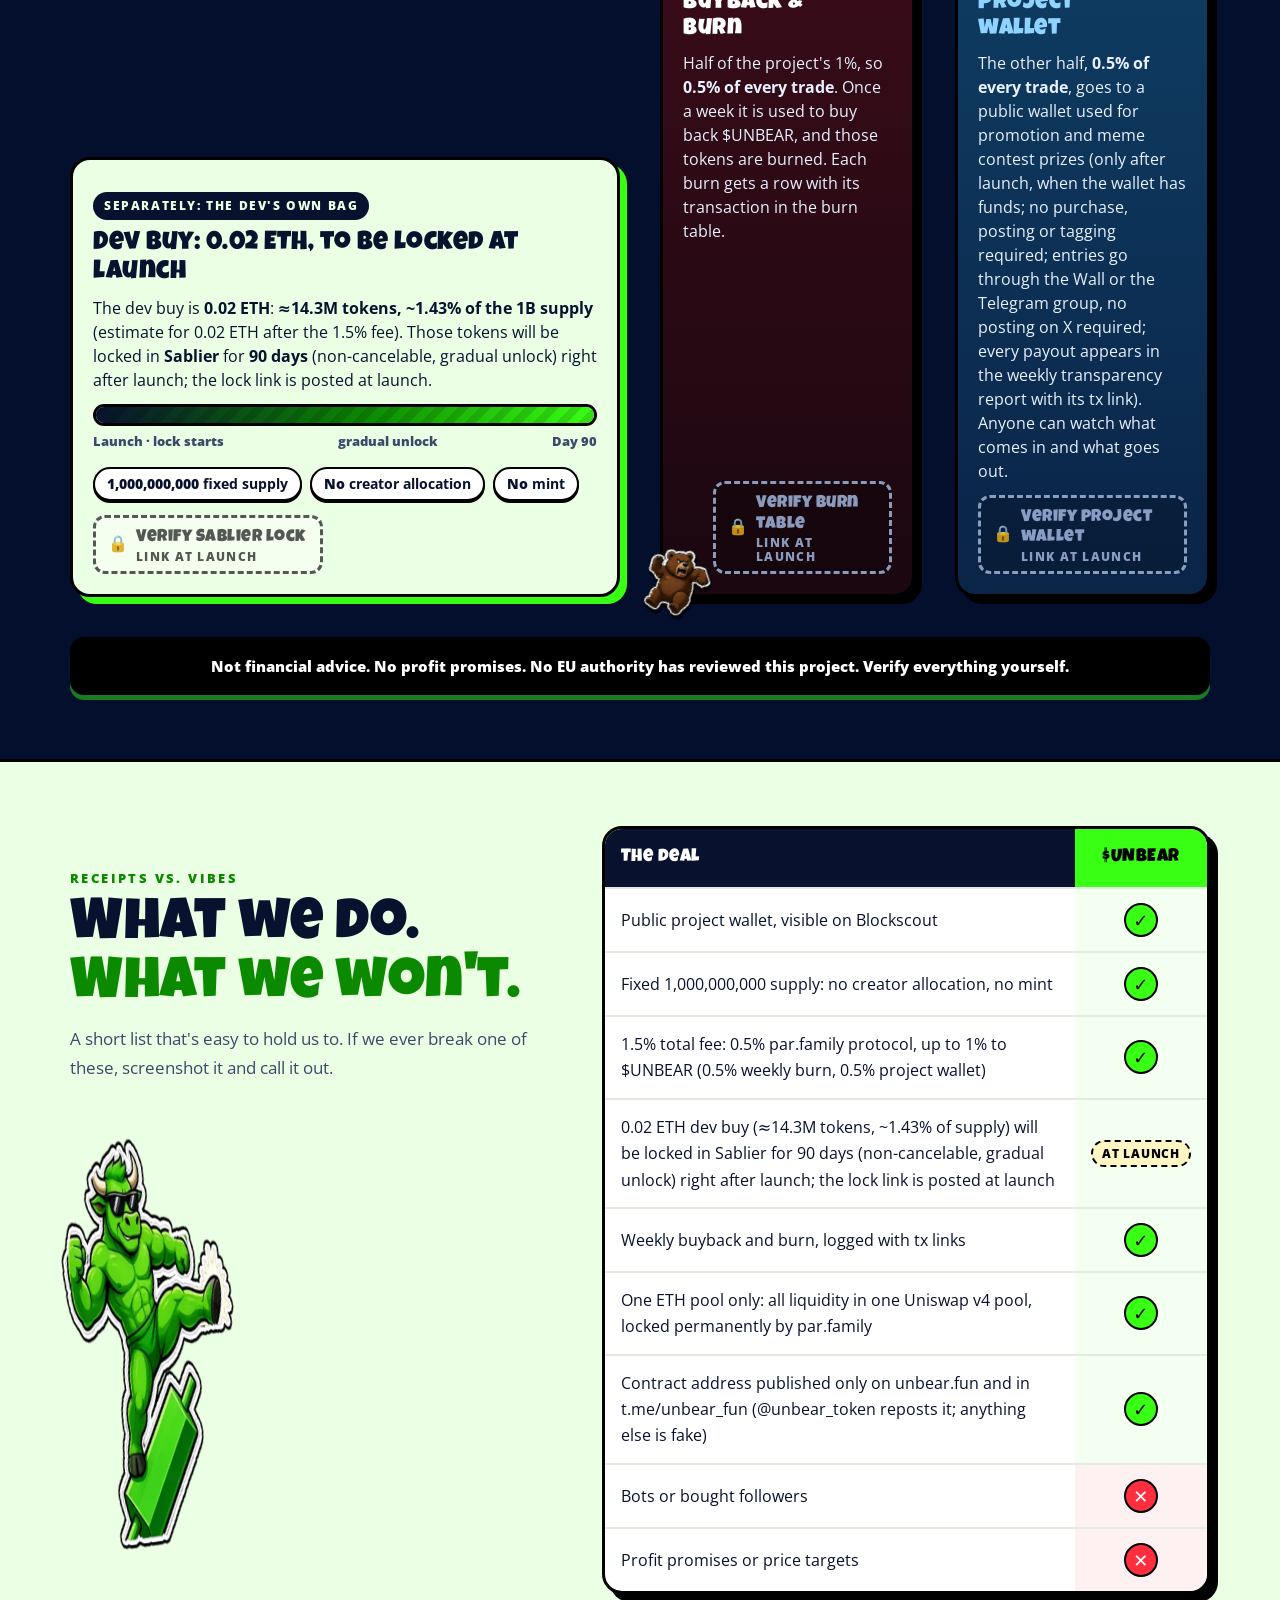
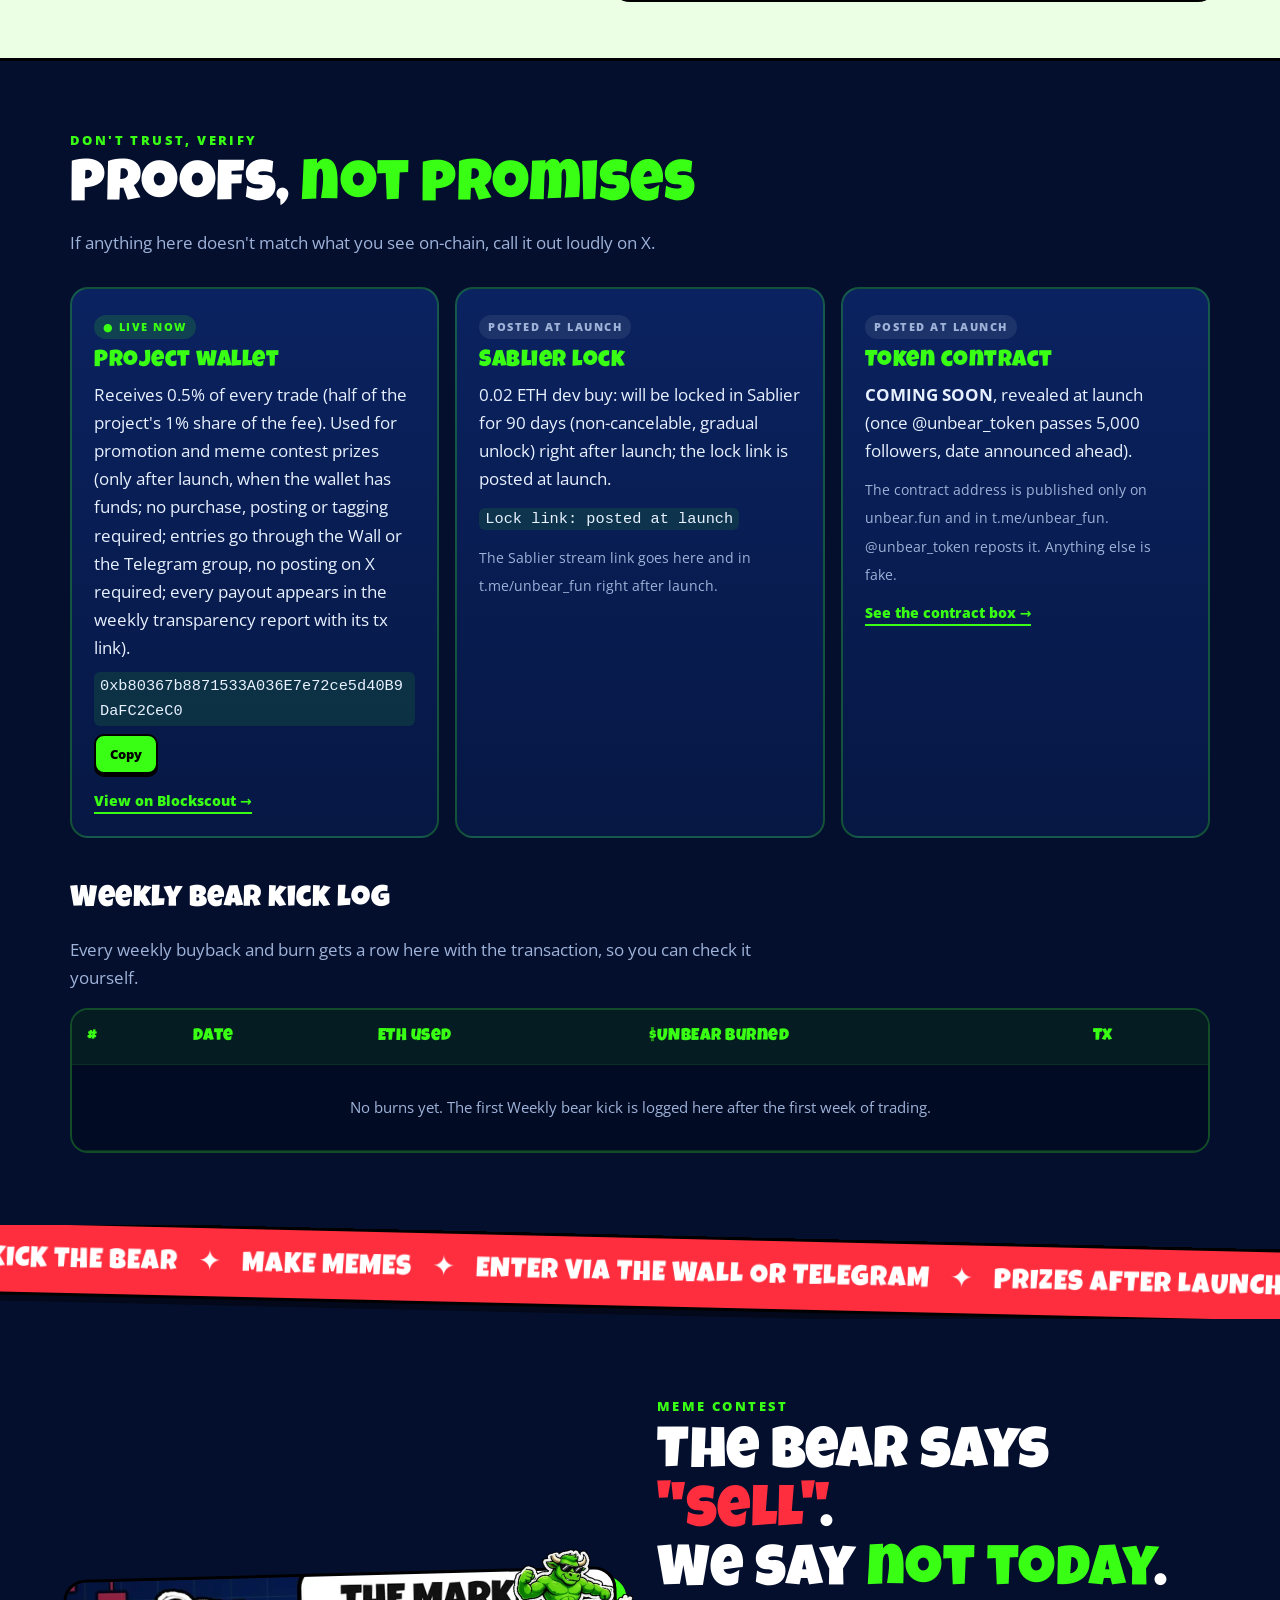
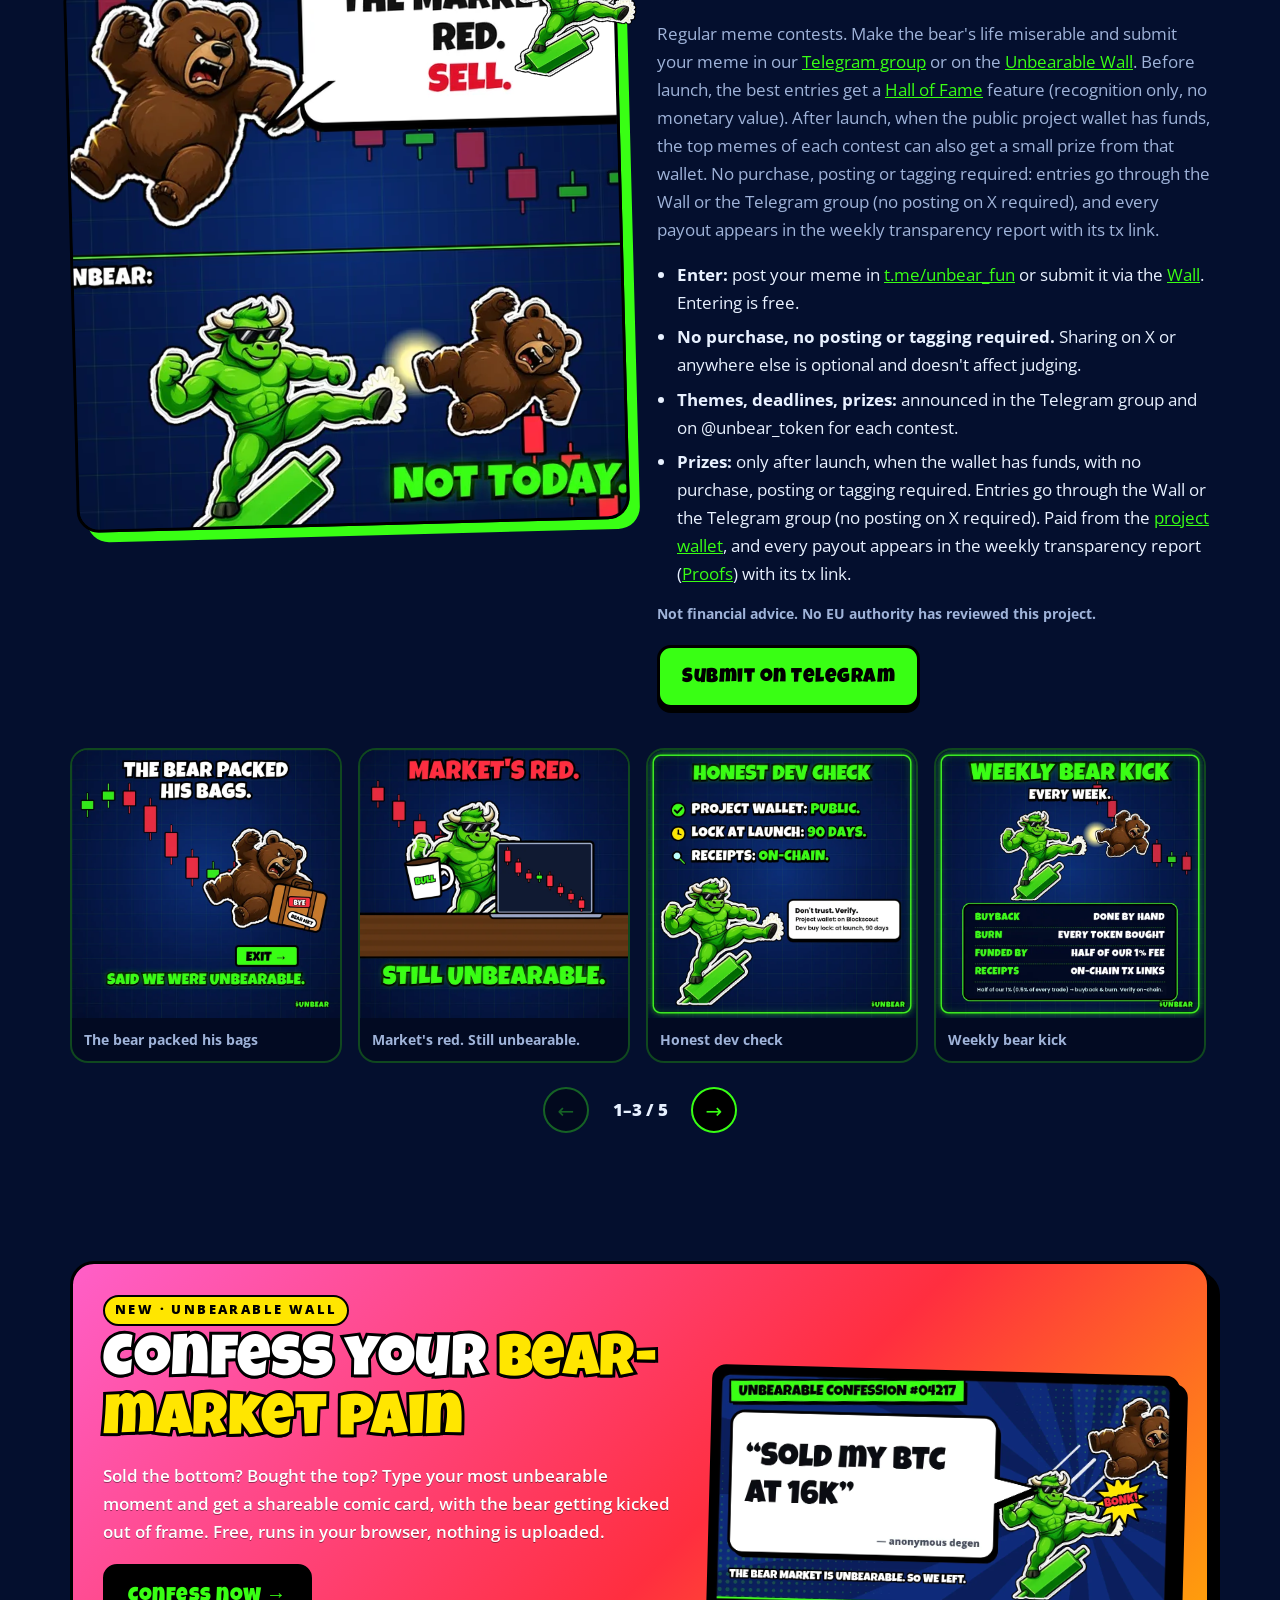
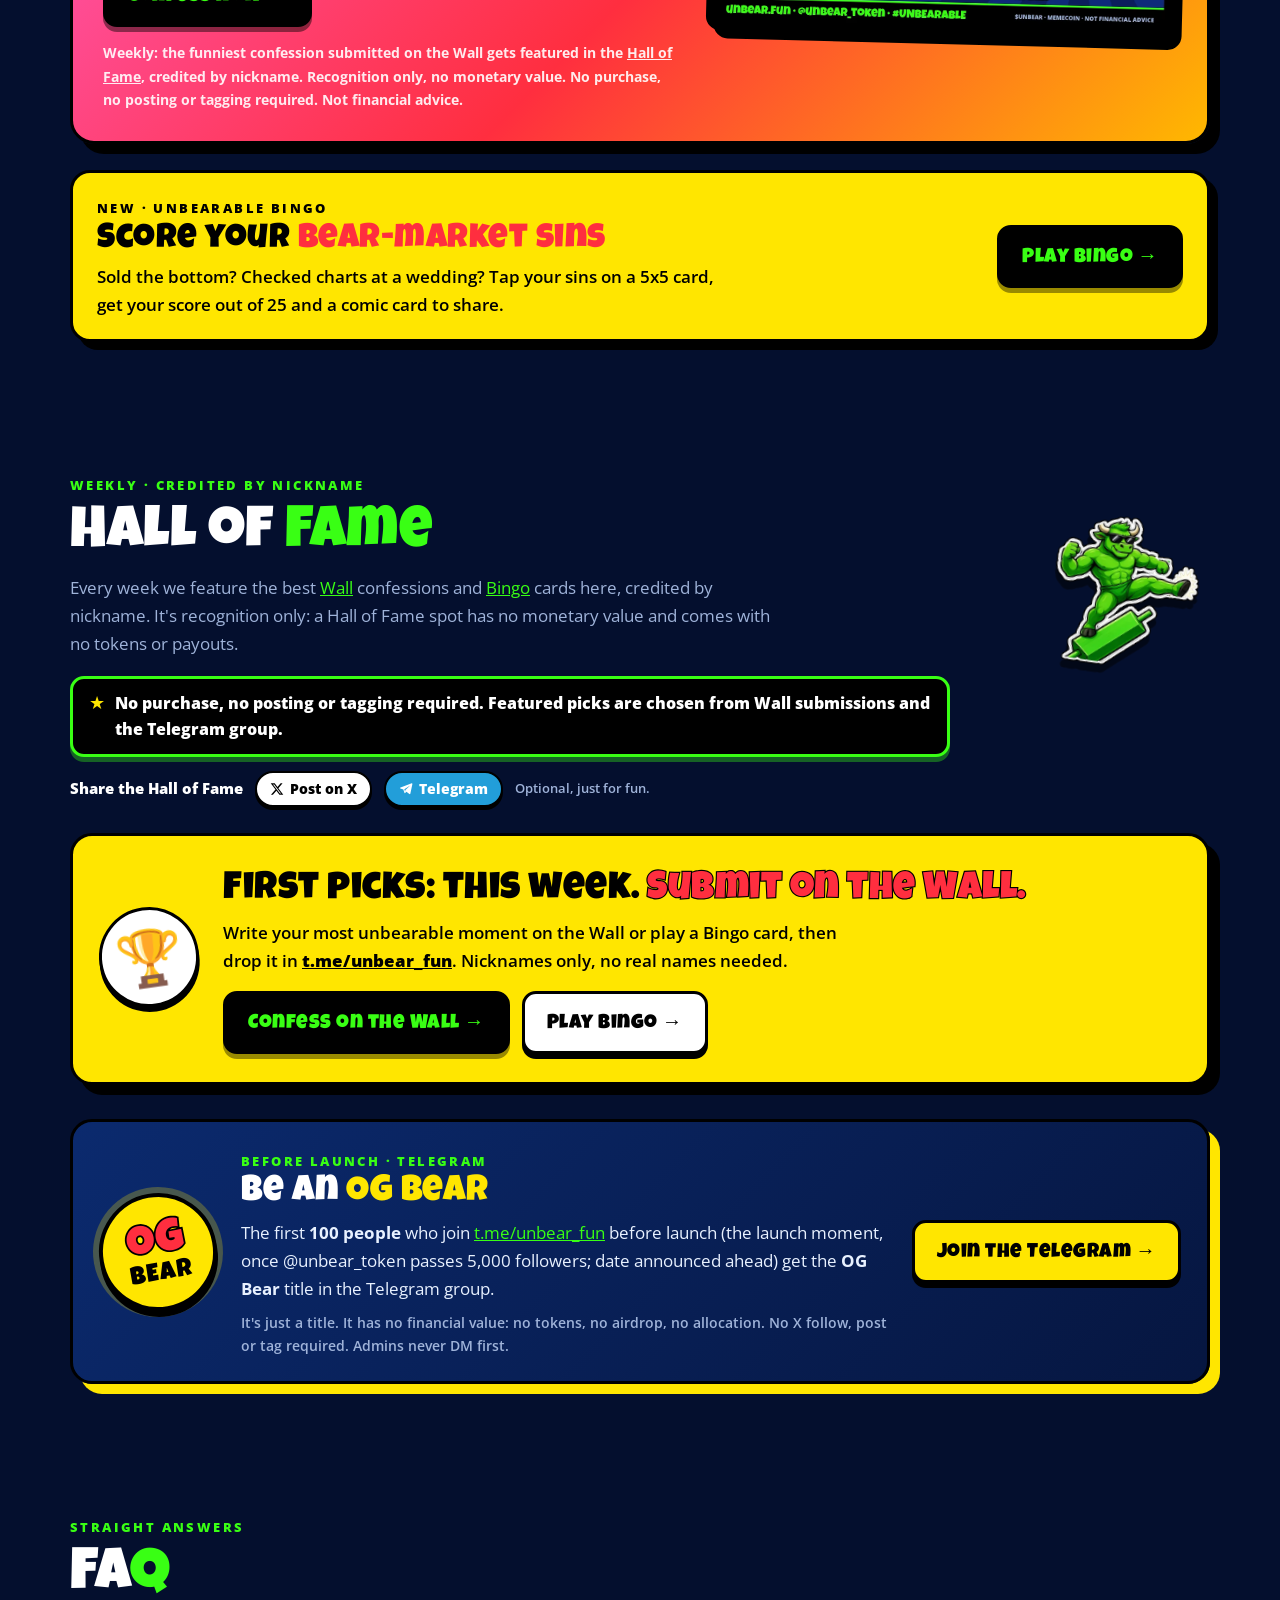
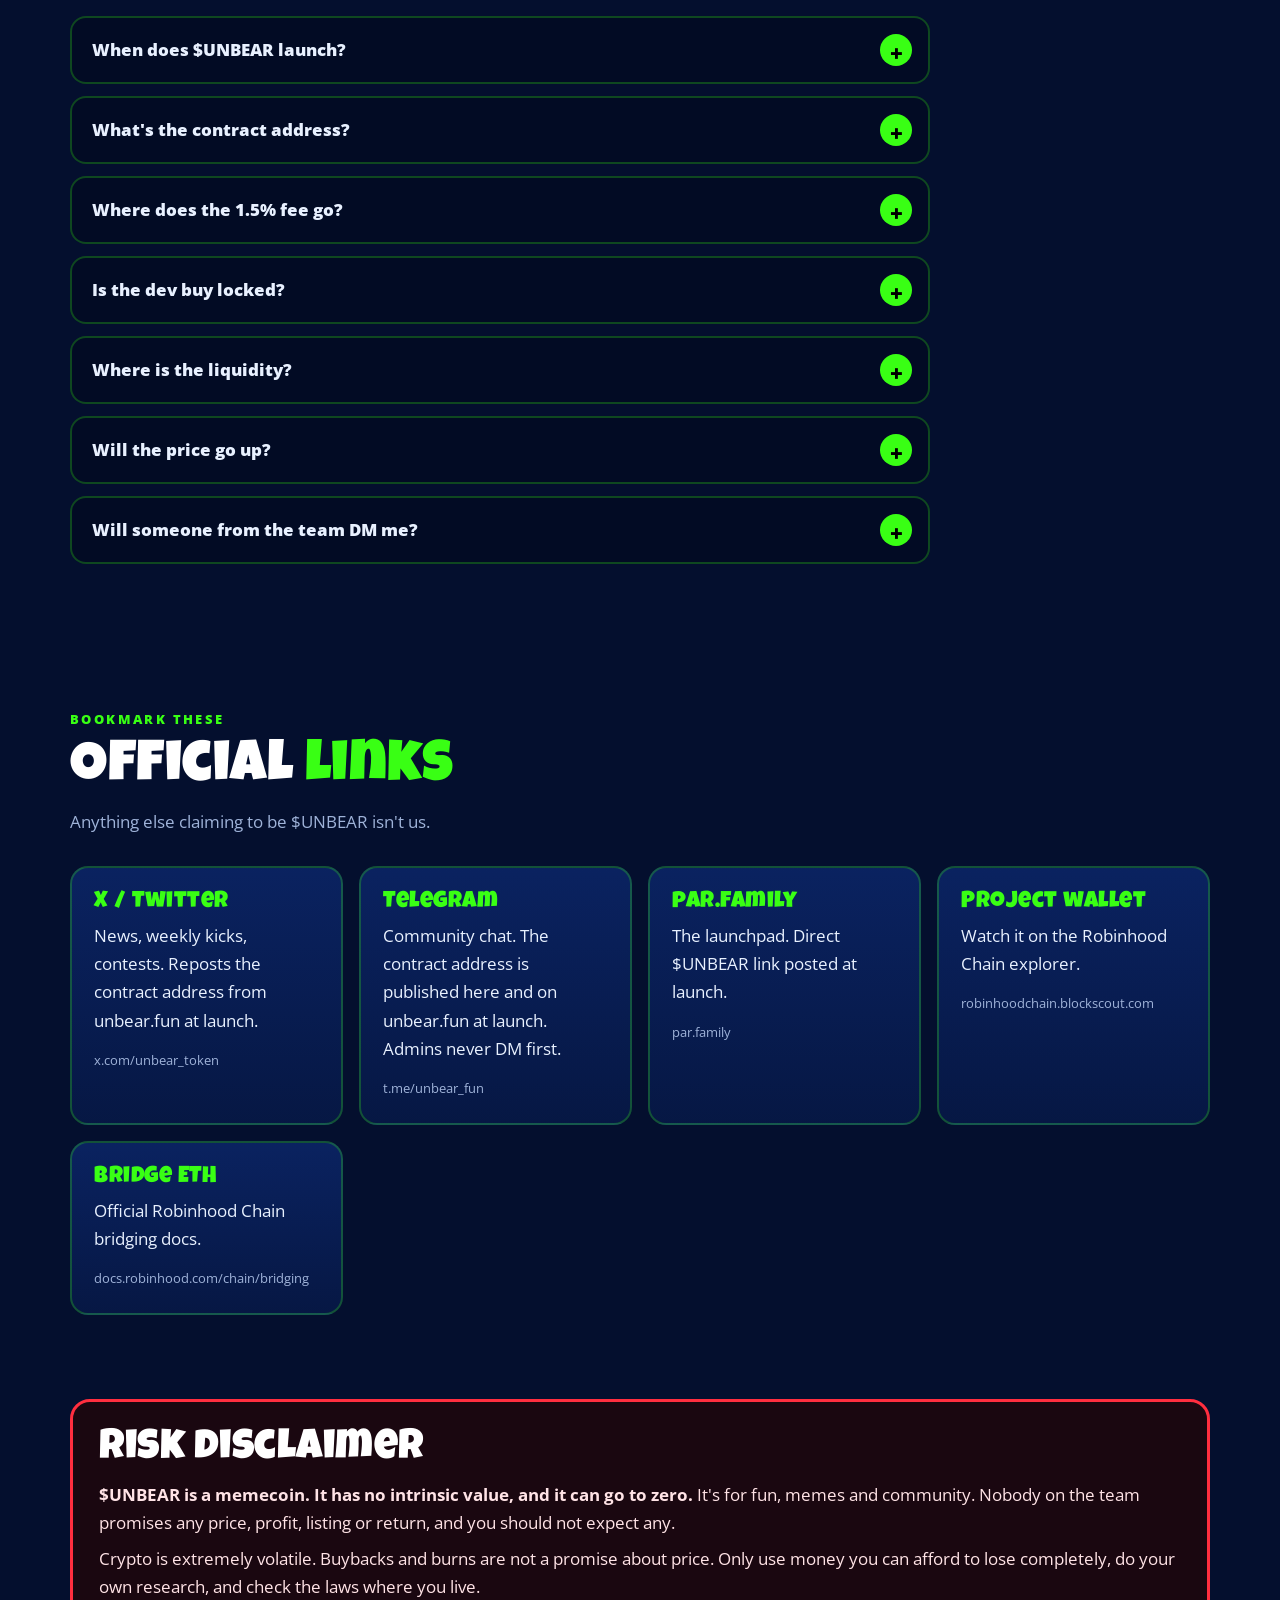
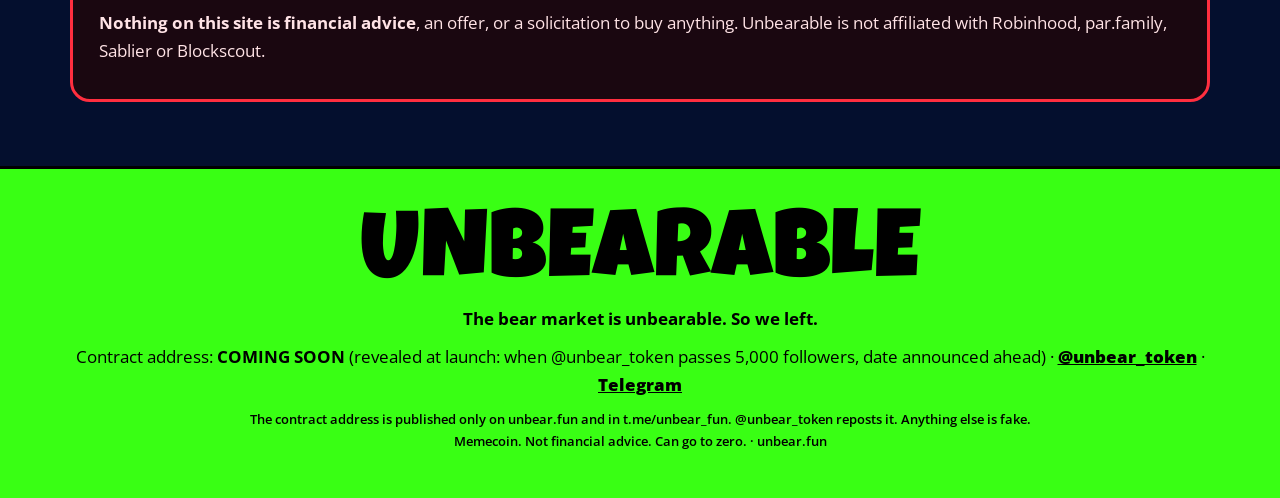
==== commit f2bd060e: "Fee rate wording; par.family protocol-owner fee-wallet notice with docs link (Audyt-cleared 15 Oct)" ====
--- a/index.html
+++ b/index.html
@@ -166,7 +166,7 @@
       <span class="hn-no">3</span>
       <img class="hw-bull sticker" src="assets/bull_sticker.webp" alt="" width="404" height="420" loading="lazy">
       <div class="hn-feetop"><b class="display">1.5%</b><h3>total fee on every trade</h3></div>
-      <p>The par.family base fee of <strong>1%</strong> (half to the par.family protocol, half to the creator) plus a <strong>0.5% creator tax</strong>, set at launch and unchangeable. So $UNBEAR receives <strong>up to 1% of each trade (the creator share of the pool fee)</strong>, split 50/50: The fee recipient can be changed. If we ever change it, we announce it here first.</p>
+      <p>The par.family base fee of <strong>1%</strong> (half to the par.family protocol, half to the creator) plus a <strong>0.5% creator tax</strong>, fee rate set at launch and unchangeable. So $UNBEAR receives <strong>up to 1% of each trade (the creator share of the pool fee)</strong>, split 50/50: The fee recipient can be changed. If we ever change it, we announce it here first. par.family's protocol owner can also move the fee wallet, but only after a three-day notice published on-chain (for lost or hacked keys). <a href="https://par.family/docs#controls" target="_blank" rel="noopener">Source: par.family docs</a></p>
       <div class="hfee" role="img" aria-label="1.5% total fee: 0.5% to the par.family protocol, up to 1% to $UNBEAR, split into 0.5% weekly buyback and burn and 0.5% public project wallet">
         <div class="hf-brace"><span>up to 1% to $UNBEAR · split 50/50</span></div>
         <div class="hsplit"><span class="hs-par"><b>0.5%</b>par.family protocol</span><span><b>0.5%</b>Buyback &amp; burn</span><span><b>0.5%</b>Project wallet</span></div>
@@ -354,7 +354,7 @@
   <div class="faq">
     <details class="scroll-trigger animate--slide-in" data-cascade><summary>When does $UNBEAR launch?</summary><div class="a">There is no fixed date any more. The earlier fixed launch date is cancelled: $UNBEAR launches on par.family on Robinhood Chain once <a href="https://x.com/unbear_token" target="_blank" rel="noopener">@unbear_token</a> on X passes 5,000 followers. We think that's a good change: we believe in this token, and a real crowd beats a clock. The exact date and time will be announced in advance on unbear.fun, in t.me/unbear_fun and on @unbear_token. There are no rewards for following. Memecoin, not financial advice.</div></details>
     <details class="scroll-trigger animate--slide-in" data-cascade><summary>What's the contract address?</summary><div class="a"><span data-ca-hide>It isn't public yet: it is revealed at launch, once @unbear_token passes 5,000 followers (date announced ahead). </span><span data-ca-show hidden>The official address is <strong data-ca-slot="full"></strong> </span>The contract address is published only on unbear.fun and in t.me/unbear_fun. @unbear_token reposts it. Anything else is fake.</div></details>
-    <details class="scroll-trigger animate--slide-in" data-cascade><summary>Where does the 1.5% fee go?</summary><div class="a">The 1.5% total fee on each trade is the par.family base fee of 1% (half to the par.family protocol, half to the creator) plus a 0.5% creator tax that is set at launch and can't be changed. So 0.5% goes to the par.family protocol and up to 1% of each trade (the creator share of the pool fee) goes to $UNBEAR. That share is split 50/50: 0.5% of every trade funds the Weekly bear kick (a manual buyback and burn every week, logged with tx links above), and 0.5% goes to the public project wallet for promotion and meme contest prizes (only after launch, when the wallet has funds; no purchase, posting or tagging required; entries go through the Wall or the Telegram group, no posting on X required; every payout appears in the weekly transparency report with its tx link). The fee recipient can be changed. If we ever change it, we announce it here first.</div></details>
+    <details class="scroll-trigger animate--slide-in" data-cascade><summary>Where does the 1.5% fee go?</summary><div class="a">The 1.5% total fee on each trade is the par.family base fee of 1% (half to the par.family protocol, half to the creator) plus a 0.5% creator tax; the fee rate is set at launch and can't be changed. So 0.5% goes to the par.family protocol and up to 1% of each trade (the creator share of the pool fee) goes to $UNBEAR. That share is split 50/50: 0.5% of every trade funds the Weekly bear kick (a manual buyback and burn every week, logged with tx links above), and 0.5% goes to the public project wallet for promotion and meme contest prizes (only after launch, when the wallet has funds; no purchase, posting or tagging required; entries go through the Wall or the Telegram group, no posting on X required; every payout appears in the weekly transparency report with its tx link). The fee recipient can be changed. If we ever change it, we announce it here first. par.family's protocol owner can also move the fee wallet, but only after a three-day notice published on-chain (for lost or hacked keys). <a href="https://par.family/docs#controls" target="_blank" rel="noopener">Source: par.family docs</a></div></details>
     <details class="scroll-trigger animate--slide-in" data-cascade><summary>Is the dev buy locked?</summary><div class="a"><span data-sab-hide>Not yet. Right after launch, the 0.02 ETH dev buy will be locked in Sablier for 90 days, non-cancelable, with a gradual unlock. That is ≈14.3M tokens, ~1.43% of the 1B supply after the 1.5% fee; the lock link is posted at launch.</span><span data-sab-show hidden>Yes. The dev buy is 0.02 ETH (≈14.3M tokens, ~1.43% of the 1B supply after the 1.5% fee), and the tokens are locked in Sablier for 90 days (non-cancelable, gradual unlock). <a class="sab-link" data-sab-link target="_blank" rel="noopener">View the Sablier lock ↗</a></span> The supply is fixed at 1,000,000,000 with no creator allocation and no mint.</div></details>
     <details class="scroll-trigger animate--slide-in" data-cascade><summary>Where is the liquidity?</summary><div class="a">All liquidity sits in one Uniswap v4 ETH pool on par.family, locked permanently by par.family. No other pairs are ours.</div></details>
     <details class="scroll-trigger animate--slide-in" data-cascade><summary>Will the price go up?</summary><div class="a">Nobody knows, and we don't promise anything. $UNBEAR is a memecoin: it has no intrinsic value and can go to zero. Buybacks and burns are not a promise about price.</div></details>
